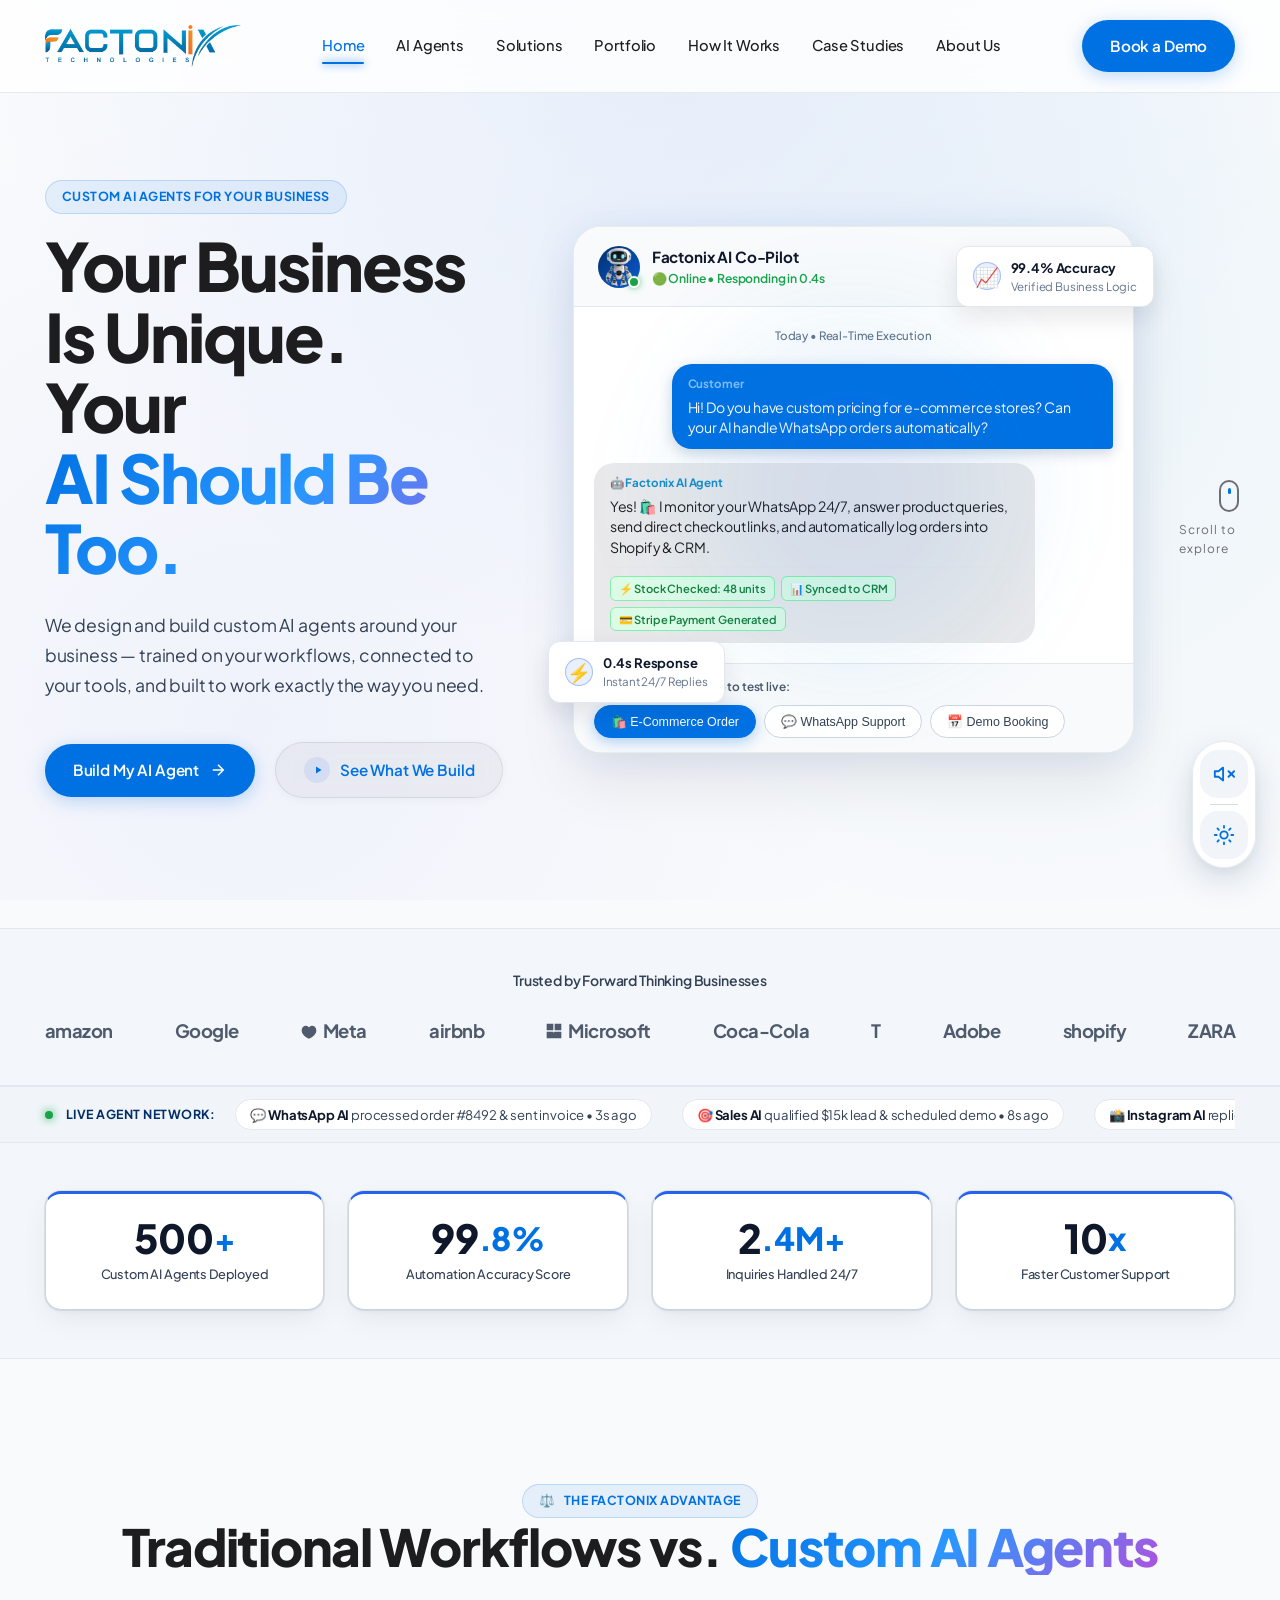
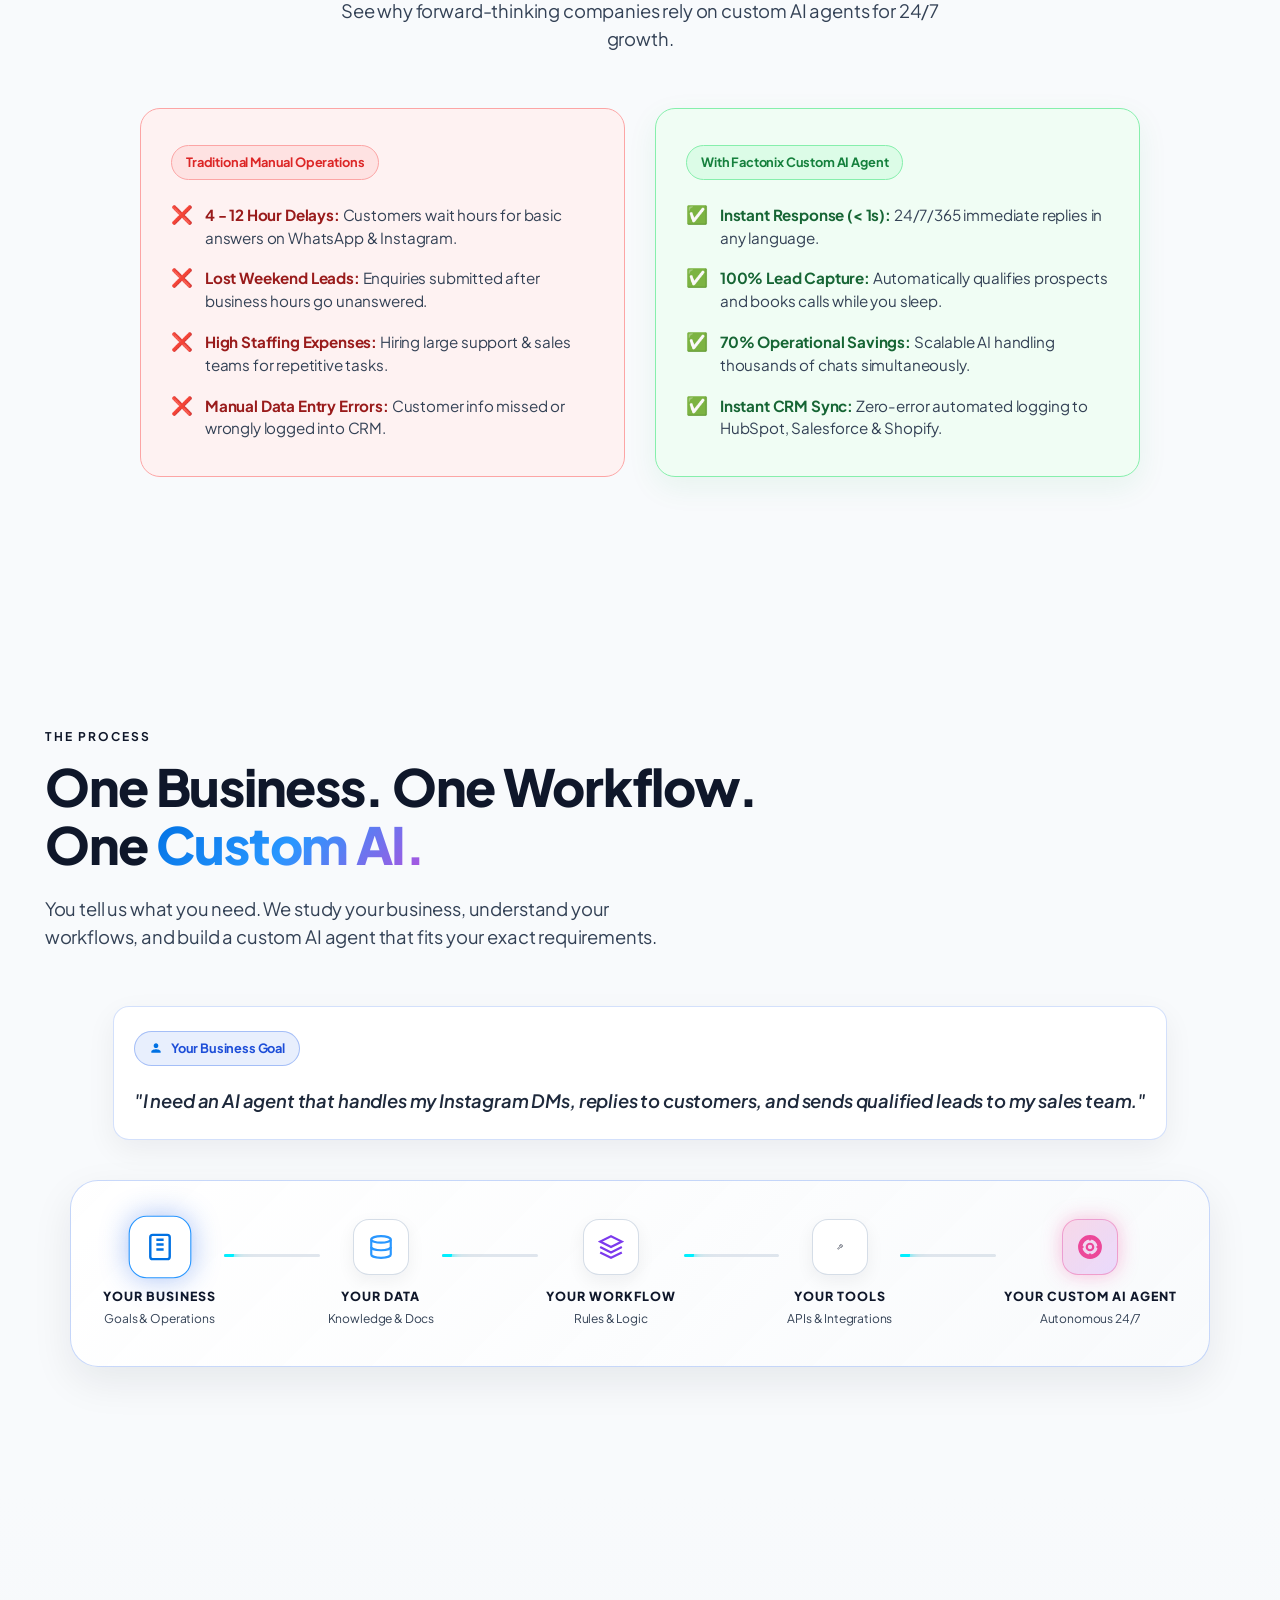
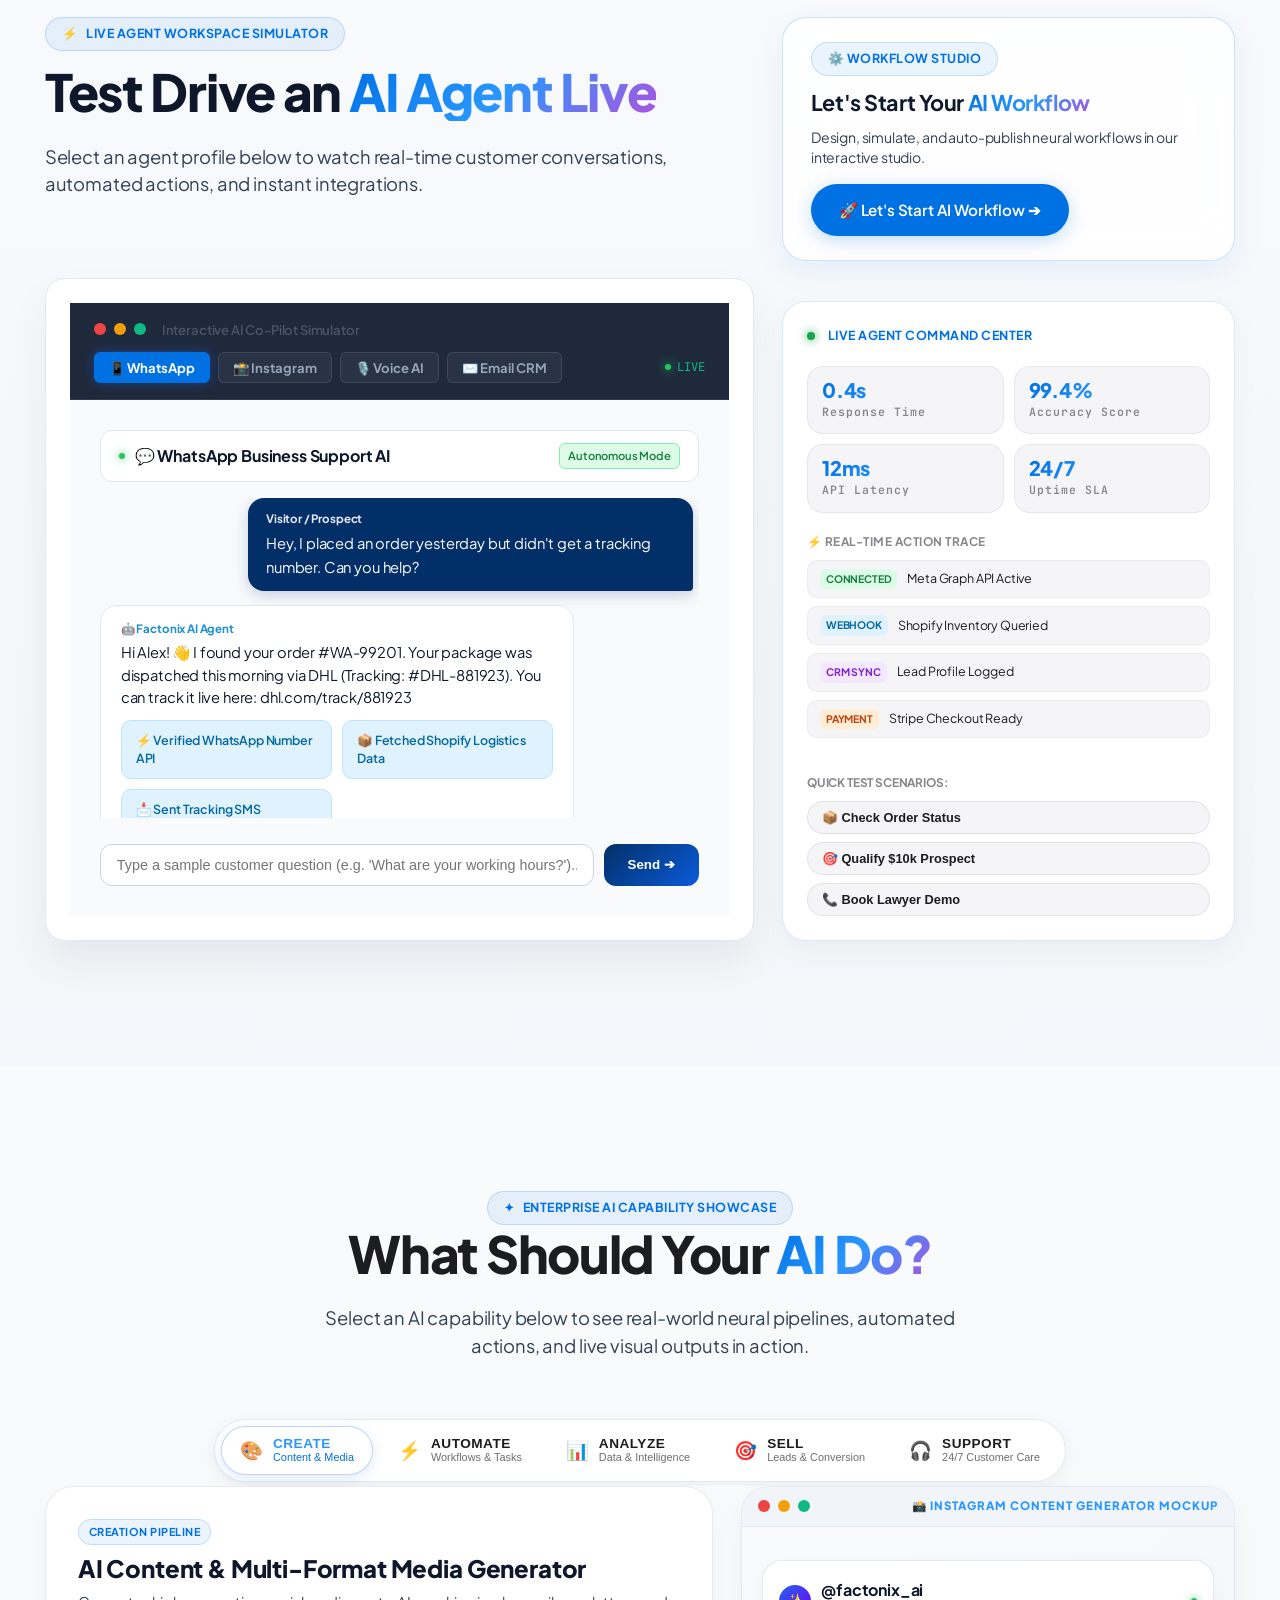
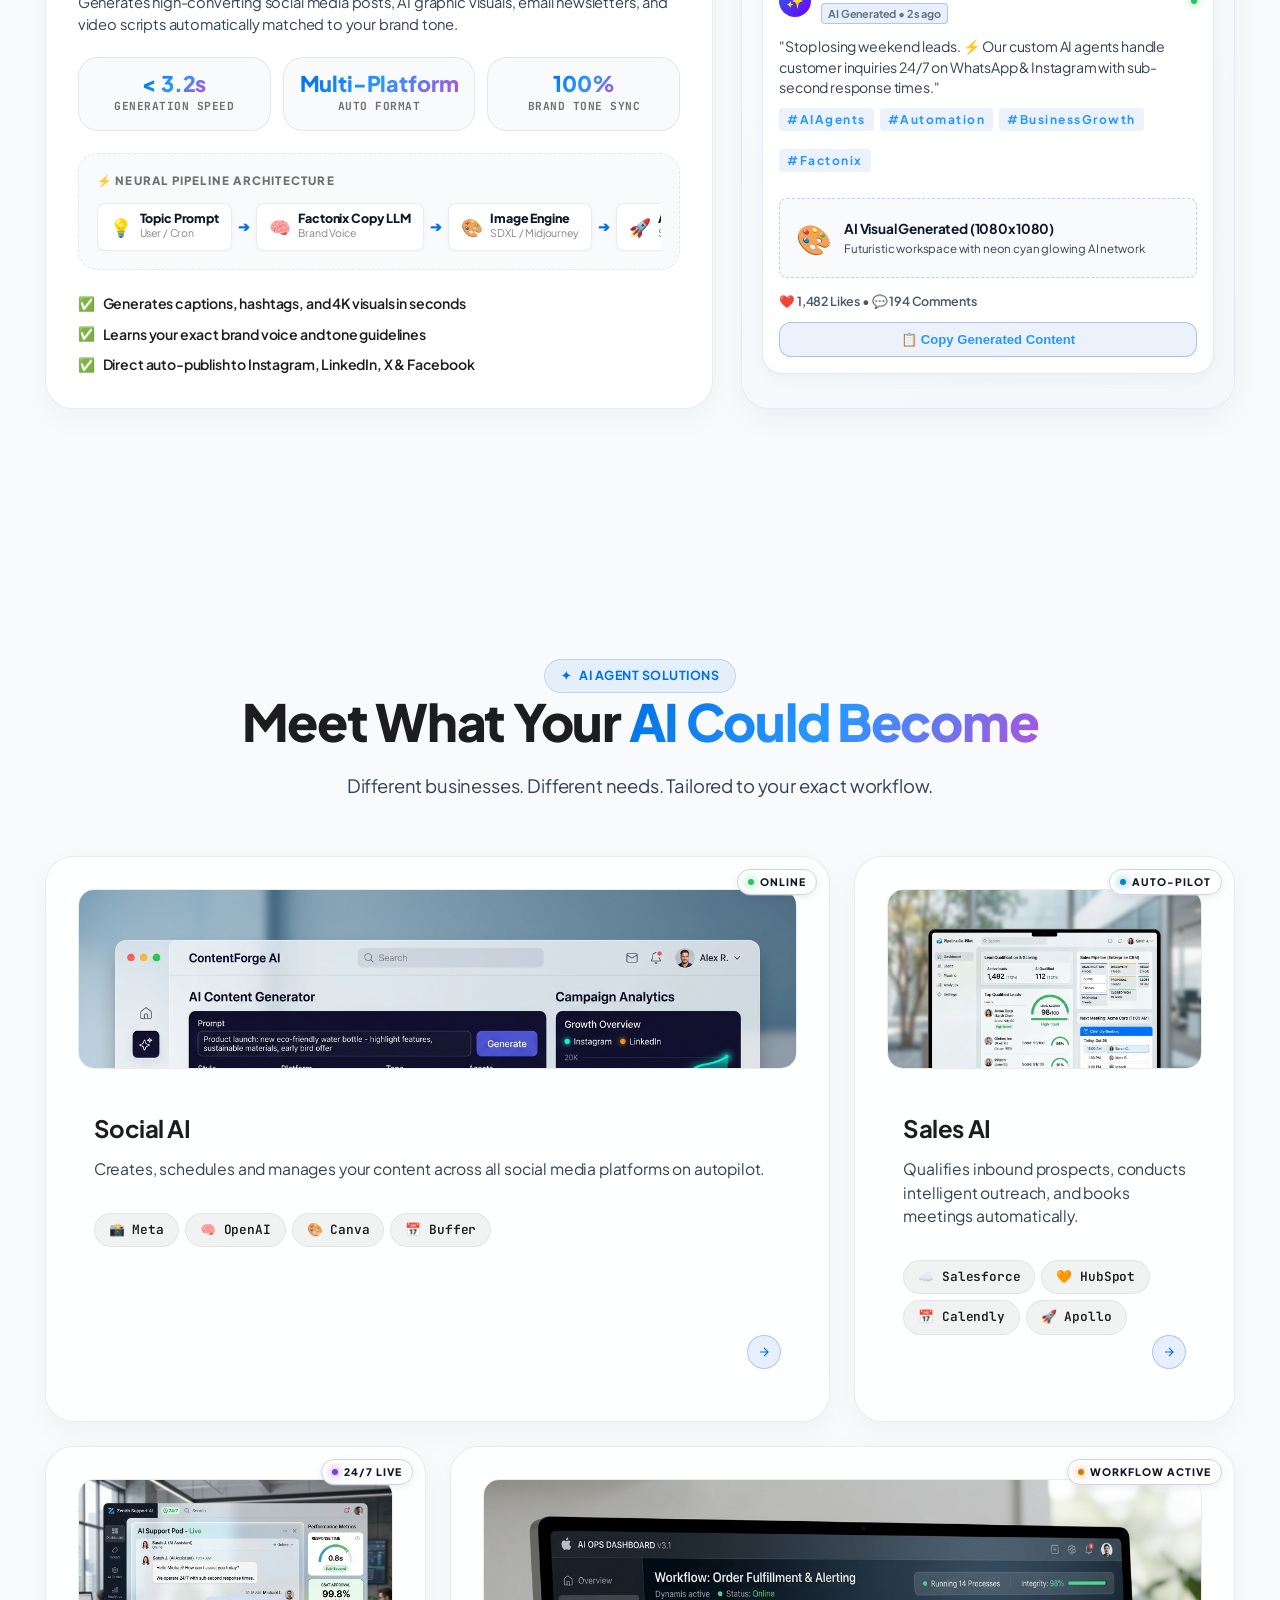
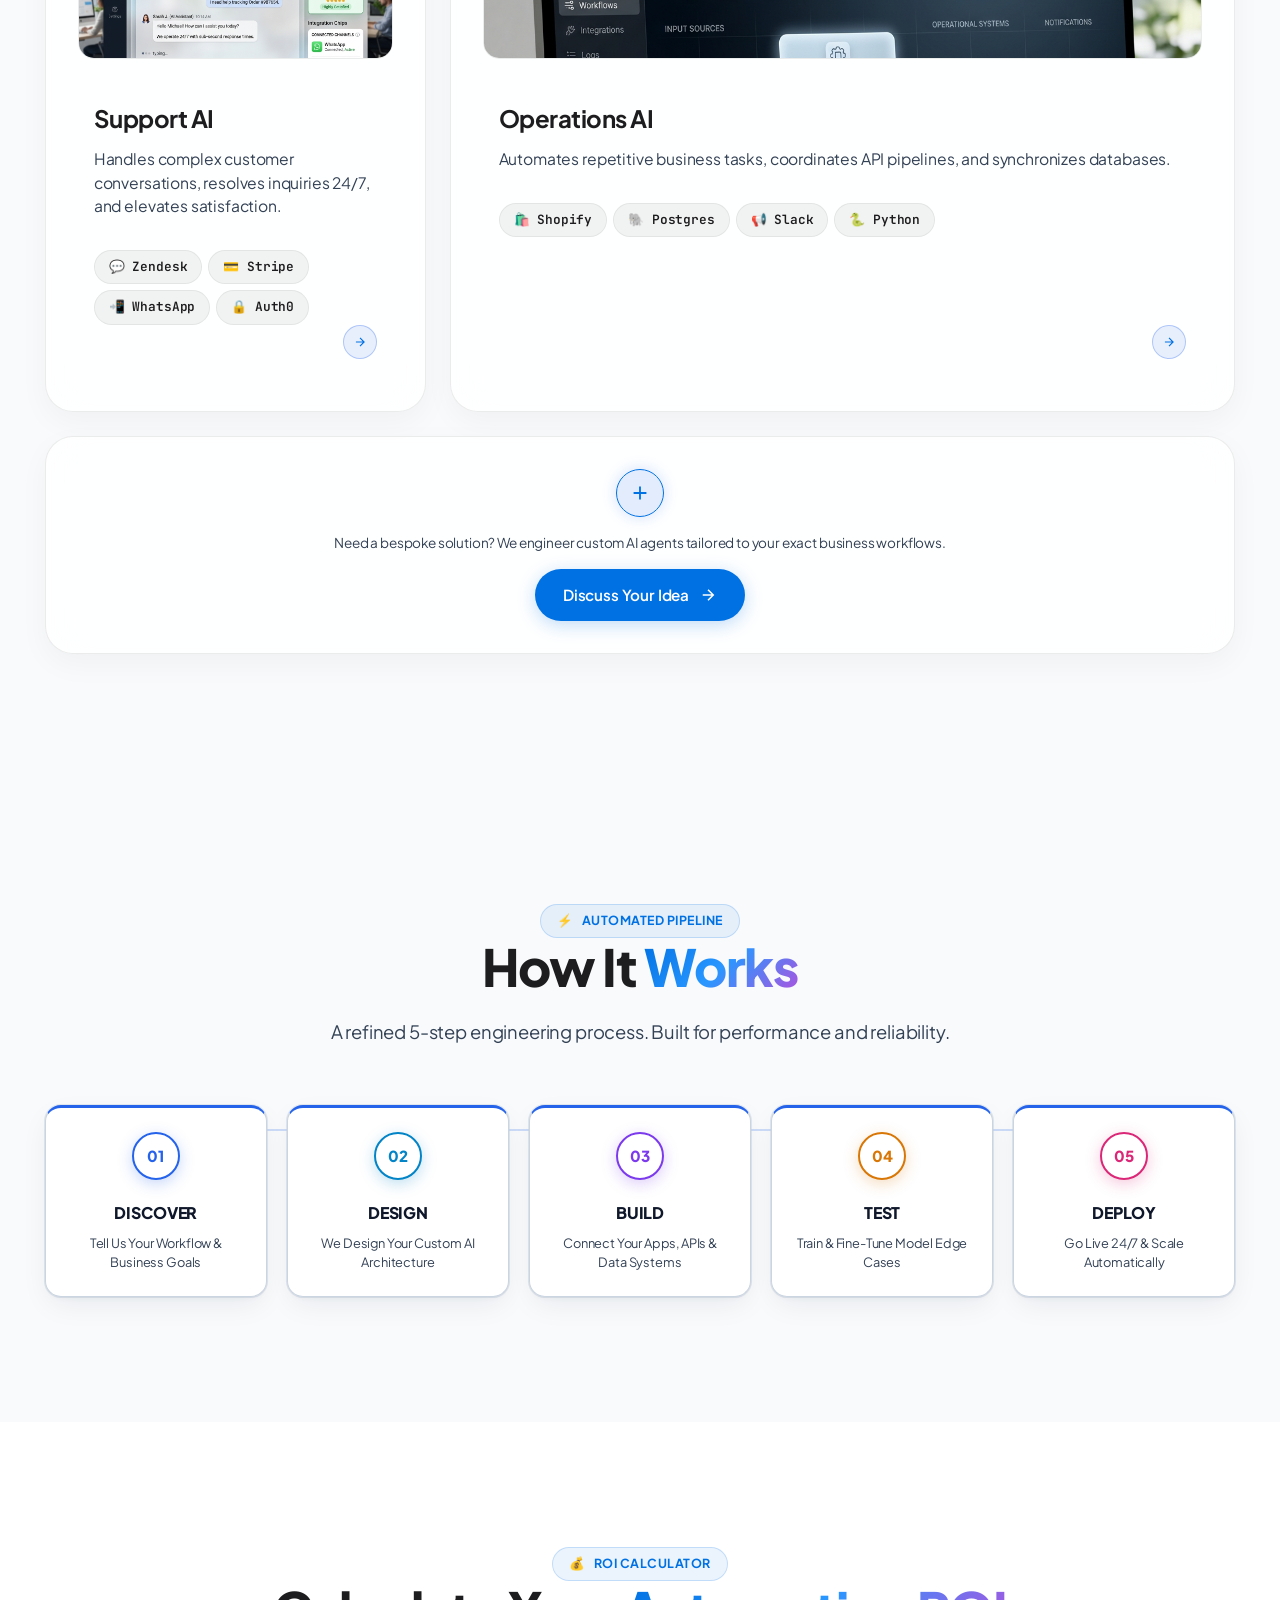
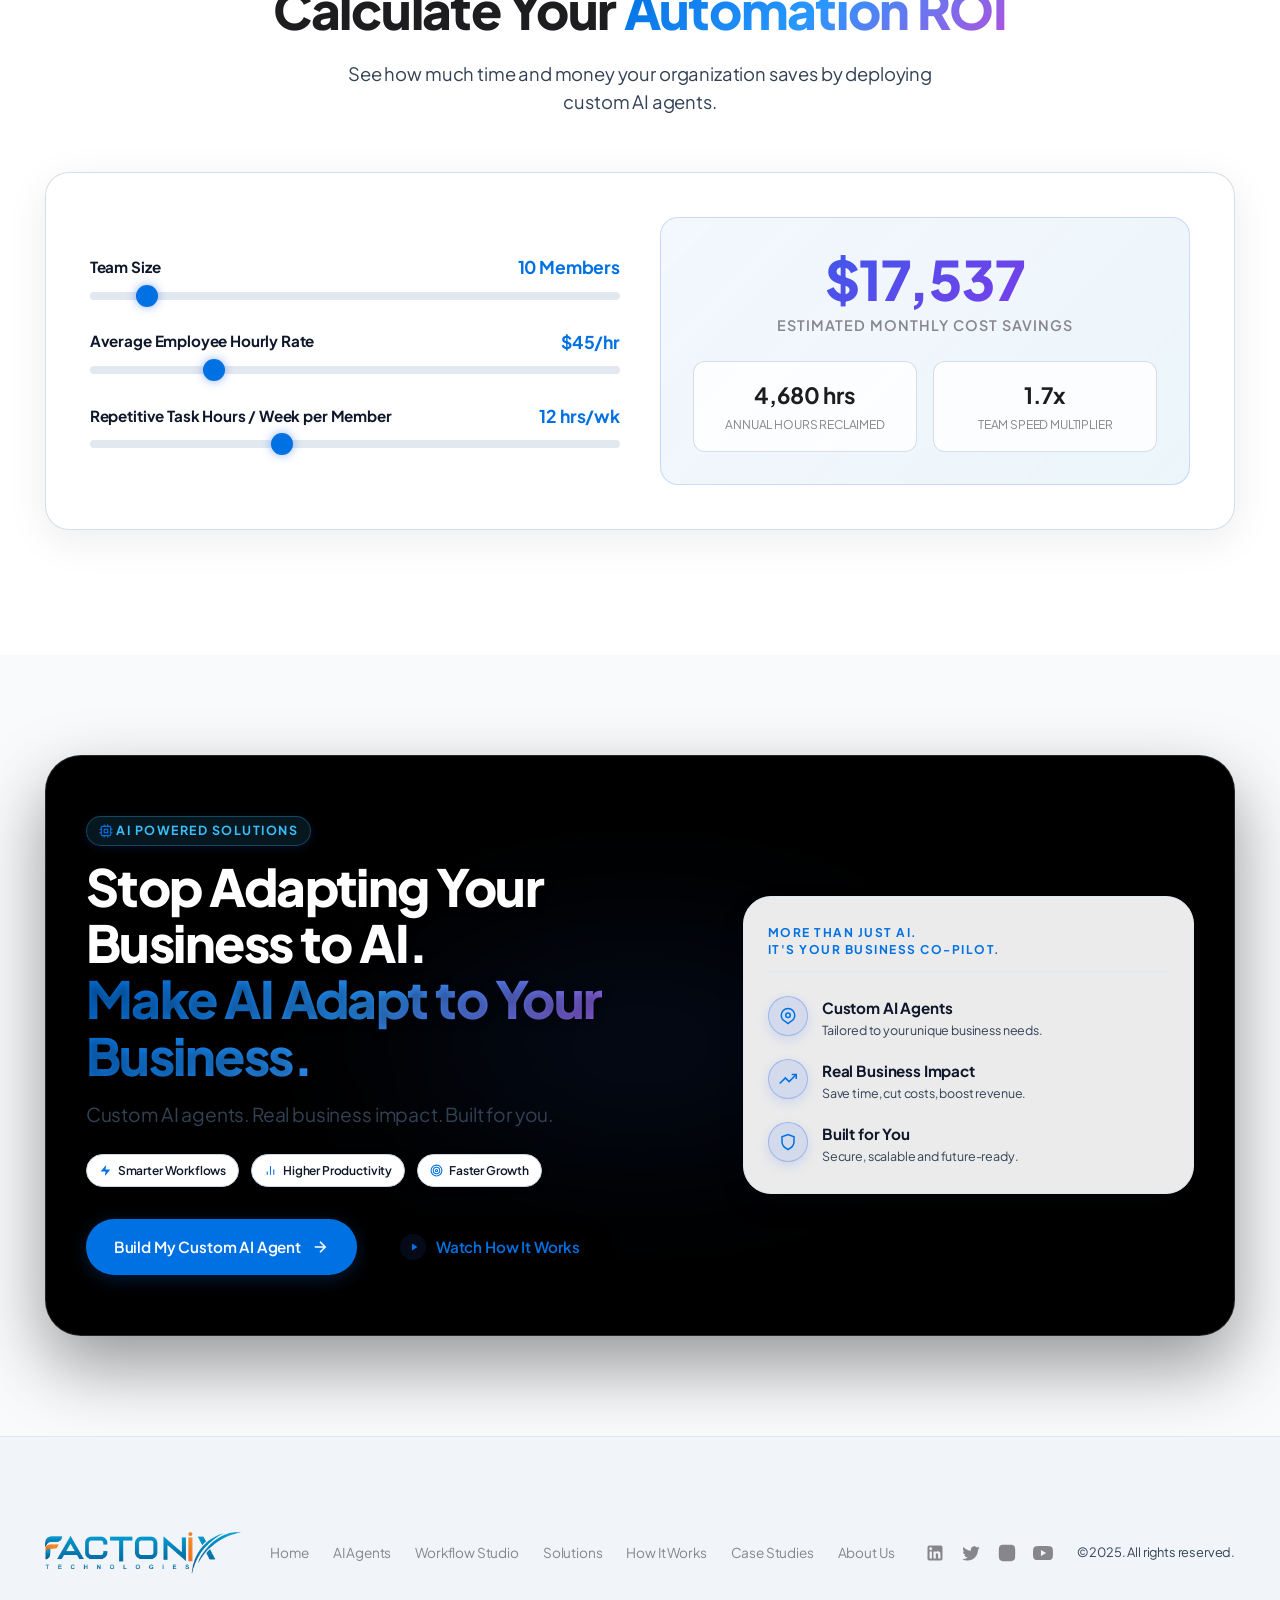
==== index.html @ 7db0f075 "changes" ====
<!DOCTYPE html>
<html lang="en">
<head>
    <meta charset="UTF-8">
    <meta name="viewport" content="width=device-width, initial-scale=1.0">
    <title>Agent Factonix - Custom AI Agents For Your Business</title>
    <!-- Google Fonts -->
    <link rel="preconnect" href="https://fonts.googleapis.com">
    <link rel="preconnect" href="https://fonts.gstatic.com" crossorigin>
    <link href="https://fonts.googleapis.com/css2?family=JetBrains+Mono:wght@400;500;700&family=Orbitron:wght@500;600;700;800;900&family=Rajdhani:wght@500;600;700&family=Space+Grotesk:wght@400;500;600;700&display=swap" rel="stylesheet">
    <!-- Custom CSS -->
    <link rel="stylesheet" href="styles.css">
</head>
<body>
    <!-- Futuristic Sci-Fi Robot Preloader Overlay -->
    <div class="preloader-overlay" id="preloaderOverlay">
        <div class="preloader-content">
            <div class="preloader-robot-track">
                <img src="assets/images/agent.png" alt="Agent Factonix Robot Preloader" class="preloader-robot-img" id="preloaderRobot">
                <div class="preloader-laser-line" id="preloaderLaser"></div>
            </div>
            
            <div class="preloader-text-box">
                <span class="preloader-typed-text" id="preloaderTypedText"></span><span class="preloader-cursor">|</span>
            </div>
            
            <div class="preloader-progress-box">
                <div class="preloader-progress-bar">
                    <div class="preloader-progress-fill" id="preloaderFill"></div>
                </div>
                <div class="preloader-status">
                    <span class="status-label">INITIALIZING NEURAL AGENTS</span>
                    <span class="status-percent" id="preloaderPercent">0%</span>
                </div>
            </div>
        </div>
    </div>



    <!-- Header Navigation -->
    <header class="navbar">
        <div class="container container-fluid nav-container">
            <a href="index.html" class="logo">
                <img src="assets/images/logo.webp" alt="Factonix Technologies" class="logo-img">
            </a>

            <nav class="nav-links" id="navLinks">
                <a href="index.html" class="active">Home</a>
                <a href="ai-agents.html">AI Agents</a>
                <a href="solutions.html">Solutions</a>
                <a href="portfolio.html">Portfolio</a>
                <a href="how-it-works.html">How It Works</a>
                <a href="case-studies.html">Case Studies</a>
                <a href="about-us.html">About Us</a>
            </nav>

            <div class="nav-actions">
                <a href="contact.html" class="btn btn-primary btn-sm">Book a Demo</a>
                <button class="mobile-toggle" id="mobileToggle" aria-label="Toggle menu">
                    <span></span><span></span><span></span>
                </button>
            </div>
        </div>
    </header>

    <!-- Hero Section with Realistic Interactive AI Agent Demo -->
    <section class="hero-scroll-track" id="home">
        <div class="hero-sticky-wrapper">
            <div class="container container-fluid hero-grid">
                <div class="hero-content">
                    <div class="sub-tag">CUSTOM AI AGENTS FOR YOUR BUSINESS</div>
                    <h1 class="hero-title">
                        Your Business Is Unique. <br>
                        Your <span class="text-glow">AI Should Be Too.</span>
                    </h1>
                    <p class="hero-description">
                        We design and build custom AI agents around your business — trained on your workflows, connected to your tools, and built to work exactly the way you need.
                    </p>
                    <div class="hero-btns">
                        <a href="contact.html#configurator" class="btn btn-primary btn-glow">
                            Build My AI Agent
                            <svg class="arrow-icon" viewBox="0 0 24 24" fill="none" stroke="currentColor" stroke-width="2"><path d="M5 12h14M12 5l7 7-7 7"/></svg>
                        </a>
                        <a href="portfolio.html" class="btn btn-secondary">
                            <span class="play-icon-wrapper">
                                <svg class="play-icon" viewBox="0 0 24 24" fill="currentColor"><path d="M8 5v14l11-7z"/></svg>
                            </span>
                            See What We Build
                        </a>
                    </div>
                </div>

                <!-- Hero Visual Showcase: Realistic Live AI Agent Demo -->
                <div class="hero-visual">
                    <div class="robot-wrapper realistic-hero-card">
                        <!-- Ambient Glow -->
                        <div class="glow-orb"></div>

                        <!-- Realistic Chat Card -->
                        <div class="realistic-chat-card">
                            <div class="chat-card-header">
                                <div class="agent-avatar-status">
                                    <div class="agent-avatar-img">
                                        <img src="assets/images/agent.png" alt="Factonix AI Co-Pilot">
                                        <span class="online-dot"></span>
                                    </div>
                                    <div class="agent-avatar-info">
                                        <span class="agent-name">Factonix AI Co-Pilot</span>
                                        <span class="agent-status-text">🟢 Online • Responding in 0.4s</span>
                                    </div>
                                </div>
                                <div class="header-channel-badges">
                                    <span class="channel-pill wa-pill active" id="heroChannelBadge">WhatsApp AI</span>
                                </div>
                            </div>

                            <div class="chat-card-body" id="heroChatBody">
                                <div class="chat-timestamp">Today • Real-Time Execution</div>

                                <div class="msg-bubble user-msg" id="heroUserMsg">
                                    <div class="msg-sender">Customer</div>
                                    <div class="msg-text" id="heroUserText">Hi! Do you have custom pricing for e-commerce stores? Can your AI handle WhatsApp orders automatically?</div>
                                </div>

                                <div class="msg-bubble ai-msg" id="heroAiMsg">
                                    <div class="msg-sender">🤖 Factonix AI Agent</div>
                                    <div class="msg-text" id="heroAiText">
                                        Yes! 🛍️ I monitor your WhatsApp 24/7, answer product queries, send direct checkout links, and automatically log orders into Shopify & CRM.
                                    </div>
                                    
                                    <div class="ai-action-tags" id="heroActionTags">
                                        <span class="action-tag">⚡ Stock Checked: 48 units</span>
                                        <span class="action-tag">📊 Synced to CRM</span>
                                        <span class="action-tag">💳 Stripe Payment Generated</span>
                                    </div>
                                </div>
                            </div>

                            <div class="chat-card-prompts">
                                <span class="prompt-chip-label">Click a realistic scenario to test live:</span>
                                <div class="prompt-chips-wrapper">
                                    <button class="prompt-chip active" data-scenario="ecommerce">🛍️ E-Commerce Order</button>
                                    <!-- <button class="prompt-chip" data-scenario="leadgen">🎯 Lead Qualification</button> -->
                                    <button class="prompt-chip" data-scenario="support">💬 WhatsApp Support</button>
                                    <button class="prompt-chip" data-scenario="booking">📅 Demo Booking</button>
                                </div>
                            </div>
                        </div>

                        <!-- Floating Live Badges -->
                        <div class="hero-live-badge badge-left">
                            <span class="badge-icon">⚡</span>
                            <div class="badge-content-text">
                                <strong>0.4s Response</strong>
                                <span>Instant 24/7 Replies</span>
                            </div>
                        </div>

                        <div class="hero-live-badge badge-right">
                            <span class="badge-icon">📈</span>
                            <div class="badge-content-text">
                                <strong>99.4% Accuracy</strong>
                                <span>Verified Business Logic</span>
                            </div>
                        </div>
                    </div>
                </div>
            </div>
        </div>

        <!-- Scroll Indicator -->
        <div class="scroll-indicator">
            <div class="mouse-icon">
                <div class="wheel"></div>
            </div>
            <span>Scroll to explore</span>
        </div>
    </section>

    <!-- Client Logo Bar -->
    <section class="logo-bar">
        <div class="container container-fluid">
            <p class="logo-bar-title">Trusted by Forward Thinking Businesses</p>
            <div class="logos-wrapper">
                <span class="logo-item brand-amazon">amazon</span>
                <span class="logo-item brand-google">Google</span>
                <span class="logo-item brand-meta"><svg viewBox="0 0 24 24" fill="currentColor" class="inline-logo"><path d="M16.48 4.2C14.4 4.2 12.8 5.6 12 6.9C11.2 5.6 9.6 4.2 7.52 4.2C3.9 4.2 1 7.2 1 11.2C1 16 5.8 20.8 12 23.8C18.2 20.8 23 16 23 11.2C23 7.2 20.1 4.2 16.48 4.2Z"/></svg> Meta</span>
                <span class="logo-item brand-airbnb">airbnb</span>
                <span class="logo-item brand-microsoft"><svg viewBox="0 0 24 24" fill="currentColor" class="inline-logo"><path d="M1 1h10v10H1zM13 1h10v10H13zM1 13h10v10H1zM13 13h10v10H1z"/></svg> Microsoft</span>
                <span class="logo-item brand-cocacola">Coca-Cola</span>
                <span class="logo-item brand-tesla">T</span>
                <span class="logo-item brand-adobe">Adobe</span>
                <span class="logo-item brand-shopify">shopify</span>
                <span class="logo-item brand-zara">ZARA</span>
            </div>
        </div>
    </section>

    <!-- Live Real-World AI Agent Activity Stream -->
    <section class="live-activity-bar">
        <div class="container container-fluid">
            <div class="activity-bar-inner">
                <div class="activity-title">
                    <span class="status-pulse-dot"></span>
                    <strong>LIVE AGENT NETWORK:</strong>
                </div>
                <div class="activity-ticker-wrapper">
                    <div class="activity-ticker-track" id="activityTickerTrack">
                        <span class="activity-item">💬 <strong>WhatsApp AI</strong> processed order #8492 & sent invoice • 3s ago</span>
                        <span class="activity-item">🎯 <strong>Sales AI</strong> qualified $15k lead & scheduled demo • 8s ago</span>
                        <span class="activity-item">📸 <strong>Instagram AI</strong> replied to 24 product inquiries • 14s ago</span>
                        <span class="activity-item">📦 <strong>Ops AI</strong> synced 150 inventory updates to Shopify • 22s ago</span>
                        <span class="activity-item">📞 <strong>Voice AI</strong> completed automated intake call for law firm • 31s ago</span>
                        <span class="activity-item">💬 <strong>WhatsApp AI</strong> processed order #8492 & sent invoice • 3s ago</span>
                        <span class="activity-item">🎯 <strong>Sales AI</strong> qualified $15k lead & scheduled demo • 8s ago</span>
                        <span class="activity-item">📸 <strong>Instagram AI</strong> replied to 24 product inquiries • 14s ago</span>
                    </div>
                </div>
            </div>
        </div>
    </section>

    <!-- Live Stats Counter Bar -->
    <section class="stats-bar">
        <div class="container stats-grid">
            <div class="stat-item card-3d">
                <div class="stat-num-wrapper">
                    <h3 class="stat-number" data-target="500">0</h3><span class="stat-plus">+</span>
                </div>
                <p class="stat-label">Custom AI Agents Deployed</p>
            </div>

            <div class="stat-item card-3d">
                <div class="stat-num-wrapper">
                    <h3 class="stat-number" data-target="99">0</h3><span class="stat-plus">.8%</span>
                </div>
                <p class="stat-label">Automation Accuracy Score</p>
            </div>

            <div class="stat-item card-3d">
                <div class="stat-num-wrapper">
                    <h3 class="stat-number" data-target="2">0</h3><span class="stat-plus">.4M+</span>
                </div>
                <p class="stat-label">Inquiries Handled 24/7</p>
            </div>

            <div class="stat-item card-3d">
                <div class="stat-num-wrapper">
                    <h3 class="stat-number" data-target="10">0</h3><span class="stat-plus">x</span>
                </div>
                <p class="stat-label">Faster Customer Support</p>
            </div>
        </div>
    </section>

    <!-- Before vs After Realistic Comparison Section -->
    <section class="section comparison-section">
        <div class="container container-fluid">
            <div class="text-center margin-bottom-40">
                <div class="cap-badge">
                    <span class="sparkle-icon">⚖️</span>
                    <span>THE FACTONIX ADVANTAGE</span>
                </div>
                <h2 class="section-title text-center">Traditional Workflows vs. <span class="text-glow">Custom AI Agents</span></h2>
                <p class="section-subtitle text-center">See why forward-thinking companies rely on custom AI agents for 24/7 growth.</p>
            </div>

            <div class="comparison-grid">
                <!-- Card 1: Old Way -->
                <div class="comparison-card old-way-card">
                    <div class="comp-badge old-badge">Traditional Manual Operations</div>
                    <ul class="comp-list">
                        <li><span class="comp-icon red">❌</span> <div><strong>4 - 12 Hour Delays:</strong> Customers wait hours for basic answers on WhatsApp & Instagram.</div></li>
                        <li><span class="comp-icon red">❌</span> <div><strong>Lost Weekend Leads:</strong> Enquiries submitted after business hours go unanswered.</div></li>
                        <li><span class="comp-icon red">❌</span> <div><strong>High Staffing Expenses:</strong> Hiring large support & sales teams for repetitive tasks.</div></li>
                        <li><span class="comp-icon red">❌</span> <div><strong>Manual Data Entry Errors:</strong> Customer info missed or wrongly logged into CRM.</div></li>
                    </ul>
                </div>

                <!-- Card 2: AI Way -->
                <div class="comparison-card ai-way-card glow-blue-card">
                    <div class="comp-badge ai-badge">With Factonix Custom AI Agent</div>
                    <ul class="comp-list">
                        <li><span class="comp-icon green">✅</span> <div><strong>Instant Response (< 1s):</strong> 24/7/365 immediate replies in any language.</div></li>
                        <li><span class="comp-icon green">✅</span> <div><strong>100% Lead Capture:</strong> Automatically qualifies prospects and books calls while you sleep.</div></li>
                        <li><span class="comp-icon green">✅</span> <div><strong>70% Operational Savings:</strong> Scalable AI handling thousands of chats simultaneously.</div></li>
                        <li><span class="comp-icon green">✅</span> <div><strong>Instant CRM Sync:</strong> Zero-error automated logging to HubSpot, Salesforce & Shopify.</div></li>
                    </ul>
                </div>
            </div>
        </div>
    </section>

    <!-- The Factonix Process Section -->
    <section class="section process-section" id="solutions">
        <!-- Background Video -->
        <div class="video-bg-container">
            <video class="bg-video" autoplay loop muted playsinline preload="auto">
                <source src="assets/bg-video.mp4" type="video/mp4">
            </video>
            <div class="video-overlay"></div>
        </div>

        <div class="container container-fluid">
            <div class="section-label">THE PROCESS</div>
            <h2 class="section-title">
                One Business. One Workflow.<br>
                One <span class="text-glow">Custom AI.</span>
            </h2>
            <p class="section-subtitle">
                You tell us what you need. We study your business, understand your workflows, and build a custom AI agent that fits your exact requirements.
            </p>

            <div class="process-pipeline-wrapper">
                <!-- User Speech Bubble Card -->
                <div class="speech-bubble-card card-3d">
                    <div class="user-pill">
                        <svg viewBox="0 0 24 24" fill="currentColor"><path d="M12 12c2.21 0 4-1.79 4-4s-1.79-4-4-4-4 1.79-4 4 1.79 4 4 4zm0 2c-2.67 0-8 1.34-8 4v2h16v-2c0-2.66-5.33-4-8-4z"/></svg>
                        <span>Your Business Goal</span>
                    </div>
                    <blockquote class="speech-quote">
                        "I need an AI agent that handles my Instagram DMs, replies to customers, and sends qualified leads to my sales team."
                    </blockquote>
                </div>

                <!-- Animated Connected Visual Pipeline Flow -->
                <div class="visual-pipeline-track" id="visualPipelineTrack">
                    <div class="pipeline-step-node active" data-step="1">
                        <div class="pipeline-node-icon glow-blue">
                            <svg viewBox="0 0 24 24" fill="none" stroke="currentColor" stroke-width="2"><rect x="4" y="2" width="16" height="20" rx="2"/><line x1="9" y1="6" x2="15" y2="6"/><line x1="9" y1="10" x2="15" y2="10"/><line x1="9" y1="14" x2="15" y2="14"/></svg>
                        </div>
                        <h4 class="pipeline-node-title">YOUR BUSINESS</h4>
                        <p class="pipeline-node-sub">Goals & Operations</p>
                    </div>

                    <div class="pipeline-connector-flow">
                        <div class="connector-line-fill"></div>
                        <div class="glowing-particle"></div>
                    </div>

                    <div class="pipeline-step-node" data-step="2">
                        <div class="pipeline-node-icon glow-cyan">
                            <svg viewBox="0 0 24 24" fill="none" stroke="currentColor" stroke-width="2"><ellipse cx="12" cy="5" rx="9" ry="3"/><path d="M21 12c0 1.66-4 3-9 3s-9-1.34-9-3"/><path d="M3 5v14c0 1.66 4 3 9 3s9-1.34 9-3V5"/></svg>
                        </div>
                        <h4 class="pipeline-node-title">YOUR DATA</h4>
                        <p class="pipeline-node-sub">Knowledge & Docs</p>
                    </div>

                    <div class="pipeline-connector-flow">
                        <div class="connector-line-fill"></div>
                        <div class="glowing-particle"></div>
                    </div>

                    <div class="pipeline-step-node" data-step="3">
                        <div class="pipeline-node-icon glow-purple">
                            <svg viewBox="0 0 24 24" fill="none" stroke="currentColor" stroke-width="2"><polygon points="12 2 2 7 12 12 22 7 12 2"/><polyline points="2 17 12 22 22 17"/><polyline points="2 12 12 17 22 12"/></svg>
                        </div>
                        <h4 class="pipeline-node-title">YOUR WORKFLOW</h4>
                        <p class="pipeline-node-sub">Rules & Logic</p>
                    </div>

                    <div class="pipeline-connector-flow">
                        <div class="connector-line-fill"></div>
                        <div class="glowing-particle"></div>
                    </div>

                    <div class="pipeline-step-node" data-step="4">
                        <div class="pipeline-node-icon glow-orange">
                            <svg viewBox="0 0 24 24" fill="none" stroke="currentColor" stroke-width="2"><path d="M14.7 6.3a1 1 0 0 0 0 1.4l1.6 1.6a1 1 0 0 0 1.4 0l3.77-3.77a6 6 0 0 1-7.94 7.94l-6.91 6.91a2.12 2.12 0 0 1-3-3l6.91-6.91a6 6 0 0 1 7.94-7.94l-3.76 3.76z"/></svg>
                        </div>
                        <h4 class="pipeline-node-title">YOUR TOOLS</h4>
                        <p class="pipeline-node-sub">APIs & Integrations</p>
                    </div>

                    <div class="pipeline-connector-flow">
                        <div class="connector-line-fill"></div>
                        <div class="glowing-particle"></div>
                    </div>

                    <div class="pipeline-step-node node-final-agent" data-step="5">
                        <div class="pipeline-node-icon glow-pink final-pulse">
                            <svg viewBox="0 0 24 24" fill="none" stroke="currentColor" stroke-width="2"><path d="M12 2a10 10 0 1 0 10 10A10 10 0 0 0 12 2zm0 18a8 8 0 1 1 8-8 8 8 0 0 1-8 8z"/><circle cx="12" cy="12" r="3"/><path d="M12 2v4M12 18v4M2 12h4M18 12h4"/></svg>
                        </div>
                        <h4 class="pipeline-node-title">YOUR CUSTOM AI AGENT</h4>
                        <p class="pipeline-node-sub">Autonomous 24/7</p>
                    </div>
                </div>
            </div>
        </div>
    </section>

    <!-- Interactive Live AI Agent Simulator Section with Vertical Sidebar Command Center -->
    <section class="section simulator-section" id="simulator">
        <div class="container container-fluid sim-container">
            
            <!-- Main 2-Column Workspace Grid -->
            <div class="sim-main-2col-grid">
                
                <!-- LEFT COLUMN: Title + Interactive Simulator Window -->
                <div class="sim-left-col">
                    <div class="sim-header-left margin-bottom-24">
                        <div class="cap-badge">
                            <span class="sparkle-icon">⚡</span>
                            <span>LIVE AGENT WORKSPACE SIMULATOR</span>
                        </div>
                        <h2 class="section-title text-left margin-top-12" style="margin-bottom: 8px;">Test Drive an <span class="text-glow">AI Agent Live</span></h2>
                        <p class="section-subtitle text-left" style="margin-bottom: 0; max-width: 100%;">
                            Select an agent profile below to watch real-time customer conversations, automated actions, and instant integrations.
                        </p>
                    </div>

                    <!-- Simulator Window -->
                    <div class="sim-terminal-wrapper realistic-sim-wrapper">
                        <div class="sim-terminal-header">
                            <div class="sim-dots">
                                <span class="sim-dot red"></span>
                                <span class="sim-dot yellow"></span>
                                <span class="sim-dot green"></span>
                                <span class="sim-title-label">Interactive AI Co-Pilot Simulator</span>
                            </div>

                            <div class="sim-tabs-bar">
                                <button class="sim-tab-btn active" data-sim="whatsapp">📱 WhatsApp</button>
                                <button class="sim-tab-btn" data-sim="instagram">📸 Instagram</button>
                                <button class="sim-tab-btn" data-sim="voice">🎙️ Voice AI</button>
                                <button class="sim-tab-btn" data-sim="email">✉️ Email CRM</button>
                            </div>

                            <div class="sim-status-live">
                                <span class="status-dot green-pulse"></span> LIVE
                            </div>
                        </div>

                        <div class="sim-realistic-content" id="simRealisticContainer">
                            <!-- Dynamic realistic conversation rendered by script.js -->
                        </div>
                    </div>
                </div>

                <!-- RIGHT COLUMN: Vertical Sidebar Panel (Workflow Studio + Live Command Center) -->
                <div class="sim-right-col">
                    
                    <!-- Top Card: Workflow Studio CTA -->
                    <div class="studio-mini-cta-card margin-bottom-20" id="workflow-studio">
                        <div class="studio-badge-row">
                            <span class="cap-badge studio-badge">⚙️ WORKFLOW STUDIO</span>
                        </div>
                        <h3 class="studio-card-title">Let's Start Your <span class="text-glow">AI Workflow</span></h3>
                        <p class="studio-card-desc">Design, simulate, and auto-publish neural workflows in our interactive studio.</p>
                        <div class="studio-btn-row">
                            <a href="workflow-studio.html" class="btn btn-primary btn-sm btn-simulate-pulse">🚀 Let's Start AI Workflow ➔</a>
                        </div>
                    </div>

                    <!-- Bottom Panel: Vertical Live AI Command & Metrics UI -->
                    <div class="sim-vertical-side-panel">
                        <div class="side-panel-header">
                            <span class="status-pulse-dot"></span>
                            <strong>LIVE AGENT COMMAND CENTER</strong>
                        </div>

                        <!-- Metric Mini Grid -->
                        <div class="side-panel-metrics">
                            <div class="side-metric-box">
                                <div class="metric-val text-glow">0.4s</div>
                                <div class="metric-lbl">Response Time</div>
                            </div>
                            <div class="side-metric-box">
                                <div class="metric-val text-glow">99.4%</div>
                                <div class="metric-lbl">Accuracy Score</div>
                            </div>
                            <div class="side-metric-box">
                                <div class="metric-val text-glow">12ms</div>
                                <div class="metric-lbl">API Latency</div>
                            </div>
                            <div class="side-metric-box">
                                <div class="metric-val text-glow">24/7</div>
                                <div class="metric-lbl">Uptime SLA</div>
                            </div>
                        </div>

                        <!-- Live Action Traces Log Stream -->
                        <div class="side-panel-logs">
                            <div class="log-title">⚡ REAL-TIME ACTION TRACE</div>
                            <div class="log-stream-list" id="sidePanelLogList">
                                <div class="side-log-item">
                                    <span class="log-badge green">CONNECTED</span>
                                    <span class="log-txt">Meta Graph API Active</span>
                                </div>
                                <div class="side-log-item">
                                    <span class="log-badge blue">WEBHOOK</span>
                                    <span class="log-txt">Shopify Inventory Queried</span>
                                </div>
                                <div class="side-log-item">
                                    <span class="log-badge purple">CRM SYNC</span>
                                    <span class="log-txt">Lead Profile Logged</span>
                                </div>
                                <div class="side-log-item">
                                    <span class="log-badge orange">PAYMENT</span>
                                    <span class="log-txt">Stripe Checkout Ready</span>
                                </div>
                            </div>
                        </div>

                        <!-- Quick Preset Scenario Pills -->
                        <div class="side-panel-presets">
                            <div class="preset-title">QUICK TEST SCENARIOS:</div>
                            <div class="preset-pills-list">
                                <button class="side-preset-btn" data-preset="tracking">📦 Check Order Status</button>
                                <button class="side-preset-btn" data-preset="lead">🎯 Qualify $10k Prospect</button>
                                <button class="side-preset-btn" data-preset="call">📞 Book Lawyer Demo</button>
                            </div>
                        </div>
                    </div>

                </div>

            </div>

        </div>
    </section>

    <!-- Section 5: AI Capability Showcase (What Should Your AI Do?) -->
    <section class="section capabilities-showcase-section" id="ai-solutions">
        <div class="container container-fluid">
            <!-- Section Header -->
            <div class="text-center margin-bottom-32">
                <div class="cap-badge">
                    <span class="sparkle-icon">✦</span>
                    <span>ENTERPRISE AI CAPABILITY SHOWCASE</span>
                </div>
                <h2 class="section-title text-center">What Should Your <span class="text-glow">AI Do?</span></h2>
                <p class="section-subtitle text-center">
                    Select an AI capability below to see real-world neural pipelines, automated actions, and live visual outputs in action.
                </p>
            </div>

            <!-- Apple-Style Segmented Control Filter Pills Bar -->
            <div class="cap-segmented-wrapper margin-bottom-32">
                <div class="cap-segmented-bar" id="capSegmentedBar">
                    <button class="cap-seg-btn active" data-cap="create">
                        <span class="cap-seg-icon">🎨</span>
                        <span class="cap-seg-text">
                            <span class="cap-seg-title">CREATE</span>
                            <span class="cap-seg-sub">Content & Media</span>
                        </span>
                    </button>
                    <button class="cap-seg-btn" data-cap="automate">
                        <span class="cap-seg-icon">⚡</span>
                        <span class="cap-seg-text">
                            <span class="cap-seg-title">AUTOMATE</span>
                            <span class="cap-seg-sub">Workflows & Tasks</span>
                        </span>
                    </button>
                    <button class="cap-seg-btn" data-cap="analyze">
                        <span class="cap-seg-icon">📊</span>
                        <span class="cap-seg-text">
                            <span class="cap-seg-title">ANALYZE</span>
                            <span class="cap-seg-sub">Data & Intelligence</span>
                        </span>
                    </button>
                    <button class="cap-seg-btn" data-cap="sell">
                        <span class="cap-seg-icon">🎯</span>
                        <span class="cap-seg-text">
                            <span class="cap-seg-title">SELL</span>
                            <span class="cap-seg-sub">Leads & Conversion</span>
                        </span>
                    </button>
                    <button class="cap-seg-btn" data-cap="support">
                        <span class="cap-seg-icon">🎧</span>
                        <span class="cap-seg-text">
                            <span class="cap-seg-title">SUPPORT</span>
                            <span class="cap-seg-sub">24/7 Customer Care</span>
                        </span>
                    </button>
                </div>
            </div>

            <!-- Interactive Stage Container (Dynamic Bento Grid Rendered by JavaScript) -->
            <div class="cap-bento-stage" id="capWorkspaceStage">
                <!-- Dynamically populated by renderCapabilityFlow() in script.js -->
            </div>
        </div>
    </section>

    <!-- Section 6: Agent Showcase (Meet What Your AI Could Become) -->
    <section class="section showcase-section" id="ai-agents">
        <div class="container container-fluid">
            <div class="text-center margin-bottom-40">
                <div class="cap-badge">
                    <span class="sparkle-icon">✦</span>
                    <span>AI AGENT SOLUTIONS</span>
                </div>
                <h2 class="section-title text-center">Meet What Your <span class="text-glow">AI Could Become</span></h2>
                <p class="section-subtitle text-center">Different businesses. Different needs. Tailored to your exact workflow.</p>
            </div>

            <div class="agents-grid">
                
                <!-- Social AI -->
                <div class="agent-card card-3d glow-blue-card">
                    <div class="agent-status-badge">
                        <span class="status-dot green-pulse"></span>
                        <span>ONLINE</span>
                    </div>
                    <div class="agent-img-box">
                        <div class="scan-line"></div>
                        <img src="assets/images/agent_social_pro.jpg" alt="Social AI Content Generator Dashboard">
                    </div>
                    <div class="agent-card-body">
                        <h3>Social AI</h3>
                        <p>Creates, schedules and manages your content across all social media platforms on autopilot.</p>
                        
                        <div class="agent-tools-row">
                            <span class="tool-chip" title="Instagram API">📸 Meta</span>
                            <span class="tool-chip" title="OpenAI GPT-4o">🧠 OpenAI</span>
                            <span class="tool-chip" title="Canva Design">🎨 Canva</span>
                            <span class="tool-chip" title="Buffer Sync">📅 Buffer</span>
                        </div>

                        <button class="agent-arrow-btn" aria-label="Learn more about Social AI">
                            <svg viewBox="0 0 24 24" fill="none" stroke="currentColor" stroke-width="2"><path d="M5 12h14M12 5l7 7-7 7"/></svg>
                        </button>
                    </div>
                </div>

                <!-- Sales AI -->
                <div class="agent-card card-3d glow-cyan-card">
                    <div class="agent-status-badge">
                        <span class="status-dot cyan-pulse"></span>
                        <span>AUTO-PILOT</span>
                    </div>
                    <div class="agent-img-box">
                        <div class="scan-line"></div>
                        <img src="assets/images/agent_sales_pro.jpg" alt="Sales AI Lead Qualification Dashboard">
                    </div>
                    <div class="agent-card-body">
                        <h3>Sales AI</h3>
                        <p>Qualifies inbound prospects, conducts intelligent outreach, and books meetings automatically.</p>
                        
                        <div class="agent-tools-row">
                            <span class="tool-chip" title="Salesforce CRM">☁️ Salesforce</span>
                            <span class="tool-chip" title="HubSpot">🧡 HubSpot</span>
                            <span class="tool-chip" title="Calendly Sync">📅 Calendly</span>
                            <span class="tool-chip" title="Apollo Data">🚀 Apollo</span>
                        </div>

                        <button class="agent-arrow-btn" aria-label="Learn more about Sales AI">
                            <svg viewBox="0 0 24 24" fill="none" stroke="currentColor" stroke-width="2"><path d="M5 12h14M12 5l7 7-7 7"/></svg>
                        </button>
                    </div>
                </div>

                <!-- Support AI -->
                <div class="agent-card card-3d glow-purple-card">
                    <div class="agent-status-badge">
                        <span class="status-dot purple-pulse"></span>
                        <span>24/7 LIVE</span>
                    </div>
                    <div class="agent-img-box">
                        <div class="scan-line"></div>
                        <img src="assets/images/agent_support_pro.jpg" alt="Support AI Customer Care Interface">
                    </div>
                    <div class="agent-card-body">
                        <h3>Support AI</h3>
                        <p>Handles complex customer conversations, resolves inquiries 24/7, and elevates satisfaction.</p>
                        
                        <div class="agent-tools-row">
                            <span class="tool-chip" title="Zendesk Desk">💬 Zendesk</span>
                            <span class="tool-chip" title="Stripe Billing">💳 Stripe</span>
                            <span class="tool-chip" title="WhatsApp Business">📲 WhatsApp</span>
                            <span class="tool-chip" title="Auth0 Auth">🔒 Auth0</span>
                        </div>

                        <button class="agent-arrow-btn" aria-label="Learn more about Support AI">
                            <svg viewBox="0 0 24 24" fill="none" stroke="currentColor" stroke-width="2"><path d="M5 12h14M12 5l7 7-7 7"/></svg>
                        </button>
                    </div>
                </div>

                <!-- Operations AI -->
                <div class="agent-card card-3d glow-orange-card">
                    <div class="agent-status-badge">
                        <span class="status-dot orange-pulse"></span>
                        <span>WORKFLOW ACTIVE</span>
                    </div>
                    <div class="agent-img-box">
                        <div class="scan-line"></div>
                        <img src="assets/images/agent_ops_pro.jpg" alt="Operations AI Workflow Architecture Diagram">
                    </div>
                    <div class="agent-card-body">
                        <h3>Operations AI</h3>
                        <p>Automates repetitive business tasks, coordinates API pipelines, and synchronizes databases.</p>
                        
                        <div class="agent-tools-row">
                            <span class="tool-chip" title="Shopify Commerce">🛍️ Shopify</span>
                            <span class="tool-chip" title="PostgreSQL DB">🐘 Postgres</span>
                            <span class="tool-chip" title="Slack Alerts">📢 Slack</span>
                            <span class="tool-chip" title="Python Engine">🐍 Python</span>
                        </div>

                        <button class="agent-arrow-btn" aria-label="Learn more about Operations AI">
                            <svg viewBox="0 0 24 24" fill="none" stroke="currentColor" stroke-width="2"><path d="M5 12h14M12 5l7 7-7 7"/></svg>
                        </button>
                    </div>
                </div>

                <!-- Custom Action Card -->
                <div class="agent-card custom-build-card card-3d glow-pink-card">
                    <div class="custom-card-inner">
                        <div class="plus-icon-circle glowing-pulse">
                            <svg viewBox="0 0 24 24" fill="none" stroke="currentColor" stroke-width="2"><line x1="12" y1="5" x2="12" y2="19"/><line x1="5" y1="12" x2="19" y2="12"/></svg>
                        </div>
                        <p class="custom-card-text">Need a bespoke solution? We engineer custom AI agents tailored to your exact business workflows.</p>
                        <a href="#contact" class="btn btn-primary btn-sm btn-glow">
                            Discuss Your Idea
                            <svg class="arrow-icon" viewBox="0 0 24 24" fill="none" stroke="currentColor" stroke-width="2"><path d="M5 12h14M12 5l7 7-7 7"/></svg>
                        </a>
                    </div>
                </div>

            </div>
        </div>
    </section>



    <!-- Section 7: Timeline (How It Works) -->
    <section class="section timeline-section" id="how-it-works">
        <div class="container container-fluid">
            <div class="text-center margin-bottom-40">
                <div class="cap-badge">
                    <span class="sparkle-icon">⚡</span>
                    <span>AUTOMATED PIPELINE</span>
                </div>
                <h2 class="section-title text-center">How It <span class="text-glow">Works</span></h2>
                <p class="section-subtitle text-center">A refined 5-step engineering process. Built for performance and reliability.</p>
            </div>

            <div class="timeline-wrapper">
                <div class="timeline-line">
                    <div class="laser-beam"></div>
                </div>

                <div class="timeline-grid">
                    <div class="timeline-item card-3d">
                        <div class="step-num glow-blue-ring">01</div>
                        <h4>DISCOVER</h4>
                        <p>Tell Us Your Workflow & Business Goals</p>
                    </div>

                    <div class="timeline-item card-3d">
                        <div class="step-num glow-cyan-ring">02</div>
                        <h4>DESIGN</h4>
                        <p>We Design Your Custom AI Architecture</p>
                    </div>

                    <div class="timeline-item card-3d">
                        <div class="step-num glow-purple-ring">03</div>
                        <h4>BUILD</h4>
                        <p>Connect Your Apps, APIs & Data Systems</p>
                    </div>

                    <div class="timeline-item card-3d">
                        <div class="step-num glow-orange-ring">04</div>
                        <h4>TEST</h4>
                        <p>Train & Fine-Tune Model Edge Cases</p>
                    </div>

                    <div class="timeline-item card-3d">
                        <div class="step-num glow-pink-ring">05</div>
                        <h4>DEPLOY</h4>
                        <p>Go Live 24/7 & Scale Automatically</p>
                    </div>
                </div>
            </div>
        </div>
    </section>

    <!-- AI Automation Savings & ROI Calculator Section -->
    <section class="section roi-section" id="roi-calculator">
        <div class="container container-fluid">
            <div class="text-center margin-bottom-40">
                <div class="cap-badge">
                    <span class="sparkle-icon">💰</span>
                    <span>ROI CALCULATOR</span>
                </div>
                <h2 class="section-title text-center">Calculate Your <span class="text-glow">Automation ROI</span></h2>
                <p class="section-subtitle text-center">See how much time and money your organization saves by deploying custom AI agents.</p>
            </div>

            <div class="roi-card">
                <div class="roi-grid">
                    <div class="roi-controls">
                        <div class="roi-slider-group">
                            <div class="roi-slider-label-row">
                                <span>Team Size</span>
                                <span class="roi-slider-val" id="teamSizeVal">10 Members</span>
                            </div>
                            <input type="range" min="1" max="100" value="10" class="roi-slider" id="teamSizeSlider">
                        </div>

                        <div class="roi-slider-group">
                            <div class="roi-slider-label-row">
                                <span>Average Employee Hourly Rate</span>
                                <span class="roi-slider-val" id="hourlyRateVal">$45/hr</span>
                            </div>
                            <input type="range" min="15" max="150" value="45" class="roi-slider" id="hourlyRateSlider">
                        </div>

                        <div class="roi-slider-group">
                            <div class="roi-slider-label-row">
                                <span>Repetitive Task Hours / Week per Member</span>
                                <span class="roi-slider-val" id="hoursPerWeekVal">12 hrs/wk</span>
                            </div>
                            <input type="range" min="2" max="30" value="12" class="roi-slider" id="hoursPerWeekSlider">
                        </div>
                    </div>

                    <div class="roi-results-pane">
                        <div class="roi-big-stat">
                            <div class="roi-big-number" id="roiMonthlySavings">$17,537</div>
                            <div class="roi-big-label">Estimated Monthly Cost Savings</div>
                        </div>

                        <div class="roi-stats-mini-grid">
                            <div class="roi-mini-box">
                                <div class="roi-mini-num" id="roiAnnualHours">4,680 hrs</div>
                                <div class="roi-mini-lbl">Annual Hours Reclaimed</div>
                            </div>
                            <div class="roi-mini-box">
                                <div class="roi-mini-num" id="roiEfficiency">1.7x</div>
                                <div class="roi-mini-lbl">Team Speed Multiplier</div>
                            </div>
                        </div>
                    </div>
                </div>
            </div>
        </div>
    </section>

    <!-- CTA Banner Section -->
    <section class="cta-section" id="contact">
        <div class="container container-fluid">
            <div class="cta-banner">
                <div class="cta-bg-glow"></div>
                
                <div class="cta-content-wrapper">
                    <!-- Left Column -->
                    <div class="cta-text-left">
                        <div class="cta-badge">
                            <svg class="chip-icon" viewBox="0 0 24 24" fill="none" stroke="currentColor" stroke-width="2">
                                <rect x="4" y="4" width="16" height="16" rx="2"/>
                                <rect x="9" y="9" width="6" height="6"/>
                                <line x1="9" y1="1" x2="9" y2="4"/>
                                <line x1="15" y1="1" x2="15" y2="4"/>
                                <line x1="9" y1="20" x2="9" y2="23"/>
                                <line x1="15" y1="20" x2="15" y2="23"/>
                                <line x1="20" y1="9" x2="23" y2="9"/>
                                <line x1="20" y1="15" x2="23" y2="15"/>
                                <line x1="1" y1="9" x2="4" y2="9"/>
                                <line x1="1" y1="15" x2="4" y2="15"/>
                            </svg>
                            <span>AI POWERED SOLUTIONS</span>
                        </div>

                        <h2 class="cta-heading">
                            Stop Adapting Your<br>
                            Business to AI.<br>
                            <span class="text-glow">Make AI Adapt to Your<br>Business.</span>
                        </h2>

                        <p class="cta-sub">Custom AI agents. Real business impact. Built for you.</p>
                        
                        <!-- Benefit Pills Row -->
                        <div class="benefit-pills-row">
                            <div class="benefit-pill">
                                <svg viewBox="0 0 24 24" fill="currentColor"><path d="M13 2L3 14h9l-1 8 10-12h-9l1-8z"/></svg>
                                <span>Smarter Workflows</span>
                            </div>
                            <div class="benefit-pill">
                                <svg viewBox="0 0 24 24" fill="none" stroke="currentColor" stroke-width="2"><line x1="18" y1="20" x2="18" y2="10"/><line x1="12" y1="20" x2="12" y2="4"/><line x1="6" y1="20" x2="6" y2="14"/></svg>
                                <span>Higher Productivity</span>
                            </div>
                            <div class="benefit-pill">
                                <svg viewBox="0 0 24 24" fill="none" stroke="currentColor" stroke-width="2"><circle cx="12" cy="12" r="10"/><circle cx="12" cy="12" r="6"/><circle cx="12" cy="12" r="2"/></svg>
                                <span>Faster Growth</span>
                            </div>
                        </div>

                        <div class="cta-btns">
                            <a href="contact.html#configurator" class="btn btn-primary btn-glow">
                                Build My Custom AI Agent
                                <svg class="arrow-icon" viewBox="0 0 24 24" fill="none" stroke="currentColor" stroke-width="2"><path d="M5 12h14M12 5l7 7-7 7"/></svg>
                            </a>
                            <a href="how-it-works.html" class="btn btn-secondary">
                                <span class="play-icon-wrapper">
                                    <svg class="play-icon" viewBox="0 0 24 24" fill="currentColor"><path d="M8 5v14l11-7z"/></svg>
                                </span>
                                Watch How It Works
                            </a>
                        </div>
                    </div>

                    <!-- Right Column (Glassmorphism Info Card) -->
                    <div class="cta-card-right">
                        <div class="cta-card-header">
                            MORE THAN JUST AI.<br>
                            IT'S YOUR BUSINESS CO-PILOT.
                        </div>

                        <div class="cta-feature-list">
                            <div class="cta-feature-item">
                                <div class="cta-icon-box">
                                    <svg viewBox="0 0 24 24" fill="none" stroke="currentColor" stroke-width="2"><path d="M12 2a9 9 0 0 1 9 9c0 3.6-2.1 6.7-5.2 8.1L12 22l-3.8-2.9C5.1 17.7 3 14.6 3 11a9 9 0 0 1 9-9z"/><circle cx="12" cy="11" r="3"/></svg>
                                </div>
                                <div class="cta-feature-info">
                                    <h4>Custom AI Agents</h4>
                                    <p>Tailored to your unique business needs.</p>
                                </div>
                            </div>

                            <div class="cta-feature-item">
                                <div class="cta-icon-box">
                                    <svg viewBox="0 0 24 24" fill="none" stroke="currentColor" stroke-width="2"><polyline points="23 6 13.5 15.5 8.5 10.5 1 18"/><polyline points="17 6 23 6 23 12"/></svg>
                                </div>
                                <div class="cta-feature-info">
                                    <h4>Real Business Impact</h4>
                                    <p>Save time, cut costs, boost revenue.</p>
                                </div>
                            </div>

                            <div class="cta-feature-item">
                                <div class="cta-icon-box">
                                    <svg viewBox="0 0 24 24" fill="none" stroke="currentColor" stroke-width="2"><path d="M12 22s8-4 8-10V5l-8-3-8 3v7c0 6 8 10 8 10z"/></svg>
                                </div>
                                <div class="cta-feature-info">
                                    <h4>Built for You</h4>
                                    <p>Secure, scalable and future-ready.</p>
                                </div>
                            </div>
                        </div>
                    </div>
                </div>
            </div>
        </div>
    </section>

    <!-- Footer Section -->
    <footer class="footer">
        <div class="container footer-container">
            <a href="index.html" class="logo">
                <img src="assets/images/logo.webp" alt="Factonix Technologies" class="logo-img">
            </a>

            <div class="footer-links">
                <a href="index.html">Home</a>
                <a href="ai-agents.html">AI Agents</a>
                <a href="workflow-studio.html">Workflow Studio</a>
                <a href="solutions.html">Solutions</a>
                <a href="how-it-works.html">How It Works</a>
                <a href="case-studies.html">Case Studies</a>
                <a href="about-us.html">About Us</a>
            </div>

            <div class="footer-right">
                <div class="social-icons">
                    <a href="#" aria-label="LinkedIn"><svg viewBox="0 0 24 24" fill="currentColor"><path d="M19 3a2 2 0 0 1 2 2v14a2 2 0 0 1-2 2H5a2 2 0 0 1-2-2V5a2 2 0 0 1 2-2h14m-.5 15.5v-5.3a3.26 3.26 0 0 0-3.26-3.26c-.85 0-1.84.52-2.28 1.3v-1.11h-2.79v8.37h2.79v-4.93c0-.77.62-1.4 1.39-1.4a1.4 1.4 0 0 1 1.4 1.4v4.93h2.75M6.88 8.56a1.68 1.68 0 0 0 1.68-1.68c0-.93-.75-1.69-1.68-1.69a1.69 1.69 0 0 0-1.69 1.69c0 .93.76 1.68 1.69 1.68m1.39 9.94v-8.37H5.5v8.37h2.77z"/></svg></a>
                    <a href="#" aria-label="Twitter"><svg viewBox="0 0 24 24" fill="currentColor"><path d="M22.46 6c-.77.35-1.6.58-2.46.69.88-.53 1.56-1.37 1.88-2.38-.83.5-1.75.85-2.72 1.05C18.37 4.5 17.26 4 16 4c-2.35 0-4.27 1.92-4.27 4.29 0 .34.04.67.11.98C8.28 9.09 5.11 7.38 3 4.79c-.37.63-.58 1.37-.58 2.15 0 1.49.75 2.81 1.91 3.56-.71 0-1.37-.2-1.95-.5v.05c0 2.08 1.48 3.82 3.44 4.21a4.22 4.22 0 0 1-1.93.07 4.28 4.28 0 0 0 4 2.98 8.521 8.521 0 0 1-5.33 1.84c-.34 0-.68-.02-1.02-.06C3.44 20.29 5.7 21 8.12 21 16 21 20.33 14.46 20.33 8.79c0-.19 0-.37-.01-.56.84-.6 1.56-1.36 2.14-2.23z"/></svg></a>
                    <a href="#" aria-label="Instagram"><svg viewBox="0 0 24 24" fill="currentColor"><path d="M12 2.163c3.204 0 3.584.012 4.85.07 3.252.148 4.771 1.691 4.919 4.919.058 1.265.069 1.645.069 4.849 0 3.205-.012 3.584-.069 4.849-.149 3.225-1.664 4.771-4.919 4.919-1.266.058-1.644.07-4.85.07-3.204 0-3.584-.012-4.849-.07-3.26-.149-4.771-1.699-4.919-4.92-.058-1.265-.07-1.644-.07-4.849 0-3.204.013-3.583.07-4.849.149-3.227 1.664-4.771 4.919-4.919 1.266-.057 1.645-.069 4.849-.069z"/></svg></a>
                    <a href="#" aria-label="YouTube"><svg viewBox="0 0 24 24" fill="currentColor"><path d="M23.498 6.186a3.016 3.016 0 0 0-2.122-2.136C19.505 3.545 12 3.545 12 3.545s-7.505 0-9.377.505A3.017 3.017 0 0 0 .502 6.186C0 8.07 0 12 0 12s0 3.93.502 5.814a3.016 3.016 0 0 0 2.122 2.136c1.871.505 9.376.505 9.376.505s7.505 0 9.377-.505a3.015 3.015 0 0 0 2.122-2.136C24 15.93 24 12 24 12s0-3.93-.502-5.814zM9.545 15.568V8.432L15.818 12l-6.273 3.568z"/></svg></a>
                </div>
                <p class="copyright">© 2025. All rights reserved.</p>
            </div>
        </div>
    </footer>

    <!-- Global Floating Corner AI Robot Agent Widget (Disabled) -->
    <!--
    <div class="corner-robot-widget" id="cornerRobotWidget">
        <div class="robot-speech-bubble" id="robotSpeechBubble">
            <span class="speech-close" id="speechClose">&times;</span>
            <div class="speech-text" id="speechText">
                Hello! 👋 Welcome to Agent Factonix! How can I help build your custom AI Agent today?
            </div>
            <div class="speech-actions">
                <a href="contact.html" class="speech-btn">Book Demo</a>
                <a href="solutions.html" class="speech-btn speech-btn-sec">Solutions</a>
            </div>
        </div>

        <div class="corner-robot-avatar" id="cornerRobotAvatar">
            <img src="assets/images/agent.png" alt="AGENTSPACE AI Robot Assistant" class="bouncing-agent-img">
        </div>
    </div>
    -->

    <!-- Sci-Fi Holographic Crosshair Cursor Overlay & Target Lock -->
    <div class="sci-cursor-container" id="sciCursorContainer">
        <div class="sci-cursor-dot" id="sciCursorDot"></div>
        <div class="sci-cursor-reticle" id="sciCursorReticle">
            <div class="reticle-ring"></div>
            <div class="reticle-bracket bracket-tl"></div>
            <div class="reticle-bracket bracket-tr"></div>
            <div class="reticle-bracket bracket-bl"></div>
            <div class="reticle-bracket bracket-br"></div>
            <div class="reticle-target-text" id="reticleTargetText">TARGET LOCKED</div>
        </div>
    </div>


    <!-- Fixed Floating Quick Settings Control Dock -->
    <div class="floating-control-dock" id="floatingControlDock">
        <button class="dock-btn sound-dock-btn" id="soundToggleBtn" aria-label="Sound Off" data-tooltip="Sound Off">
            <svg class="dock-icon icon-sound-off" viewBox="0 0 24 24" fill="none" stroke="currentColor" stroke-width="2" stroke-linecap="round" stroke-linejoin="round">
                <polygon points="11 5 6 9 2 9 2 15 6 15 11 19 11 5"></polygon>
                <line x1="23" y1="9" x2="17" y2="15"></line>
                <line x1="17" y1="9" x2="23" y2="15"></line>
            </svg>
            <svg class="dock-icon icon-sound-on" viewBox="0 0 24 24" fill="none" stroke="currentColor" stroke-width="2" stroke-linecap="round" stroke-linejoin="round" style="display:none;">
                <polygon points="11 5 6 9 2 9 2 15 6 15 11 19 11 5"></polygon>
                <path d="M19.07 4.93a10 10 0 0 1 0 14.14M15.54 8.46a5 5 0 0 1 0 7.07"></path>
            </svg>
            <span class="dock-tooltip">Sound Off</span>
        </button>
        
        <div class="dock-divider"></div>
        
        <button class="dock-btn mode-dock-btn" id="roboticsModeToggle" aria-label="Robotics Mode Off" data-tooltip="Robotics Mode Off">
            <svg class="dock-icon icon-mode-off" viewBox="0 0 24 24" fill="none" stroke="currentColor" stroke-width="2" stroke-linecap="round" stroke-linejoin="round">
                <circle cx="12" cy="12" r="4"></circle>
                <path d="M12 2v2M12 20v2M4.93 4.93l1.41 1.41M17.66 17.66l1.41 1.41M2 12h2M20 12h2M6.34 17.66l-1.41 1.41M19.07 4.93l-1.41 1.41"></path>
            </svg>
            <svg class="dock-icon icon-mode-on" viewBox="0 0 24 24" fill="none" stroke="currentColor" stroke-width="2" stroke-linecap="round" stroke-linejoin="round" style="display:none;">
                <path d="M21 12.79A9 9 0 1 1 11.21 3 7 7 0 0 0 21 12.79z"></path>
            </svg>
            <span class="dock-tooltip">Robotics Mode Off</span>
        </button>
    </div>

    <!-- Custom JS -->
    <script src="script.js"></script>
</body>
</html>
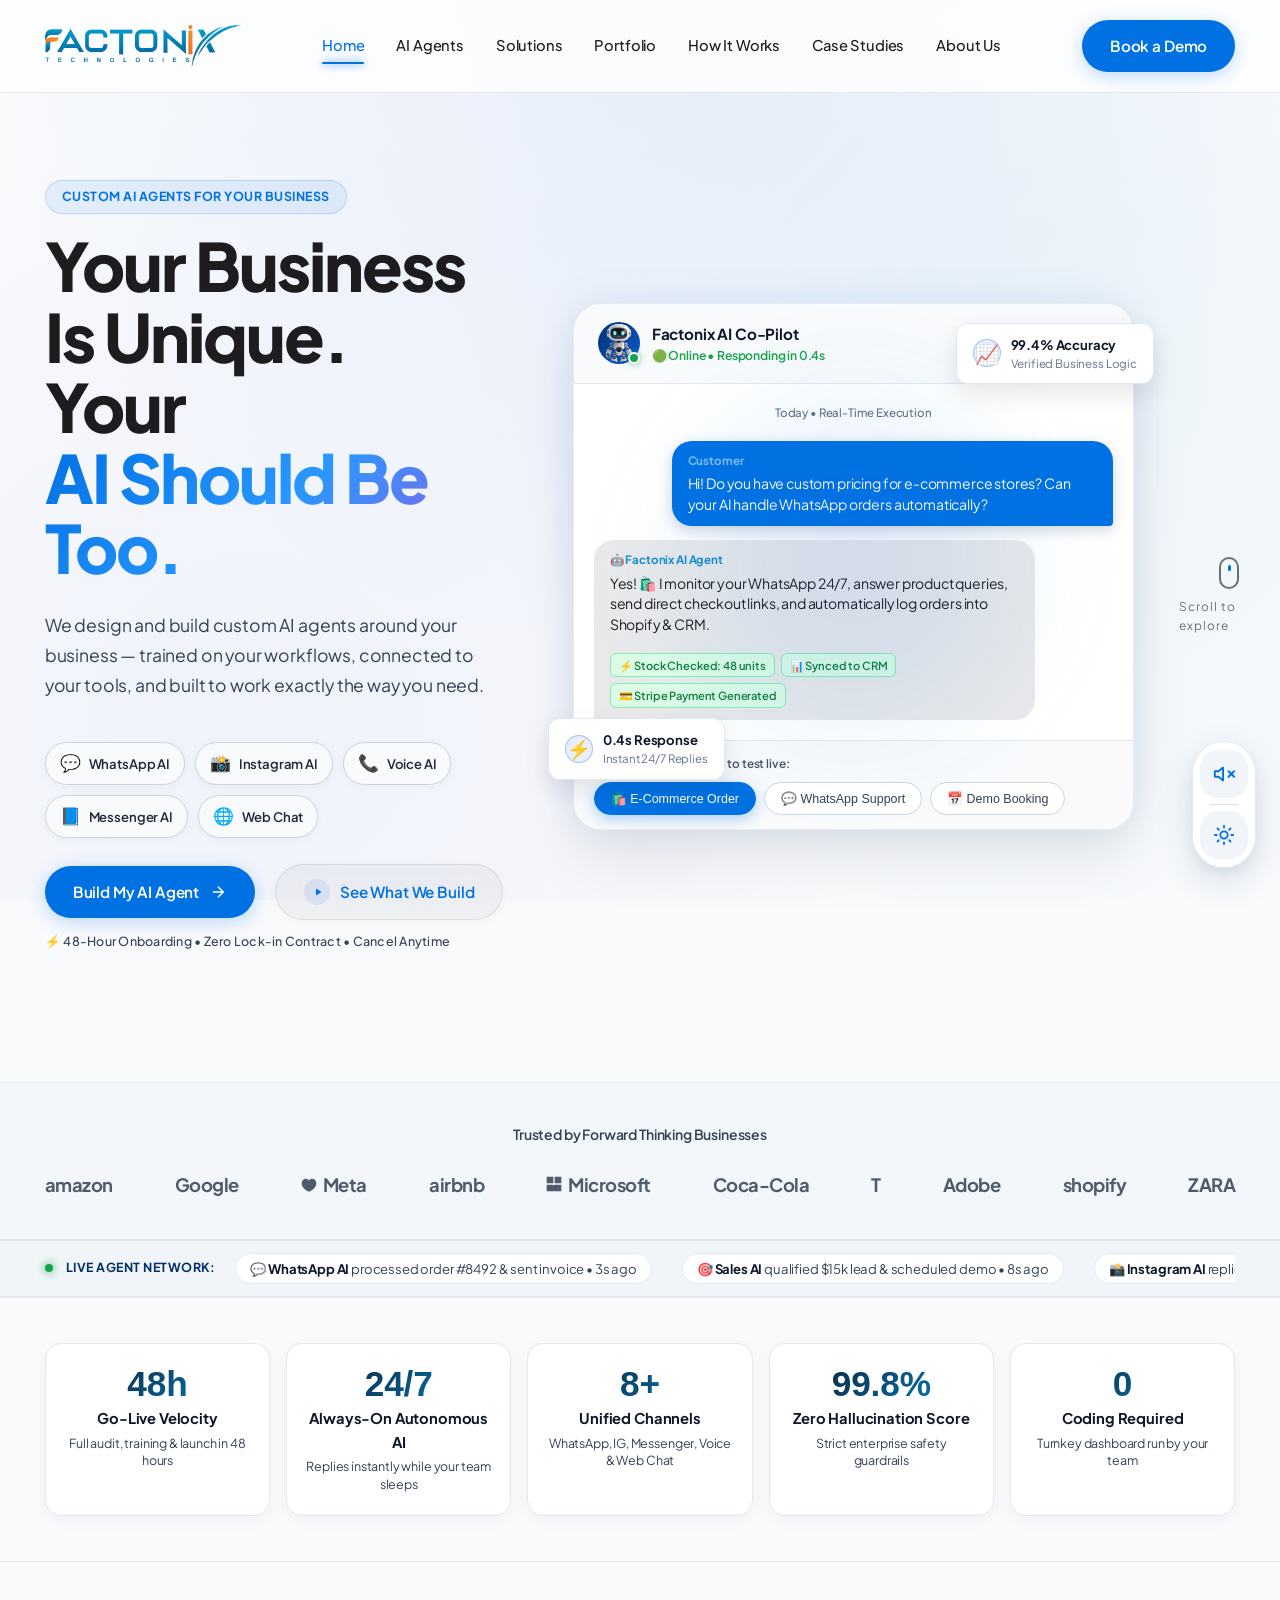
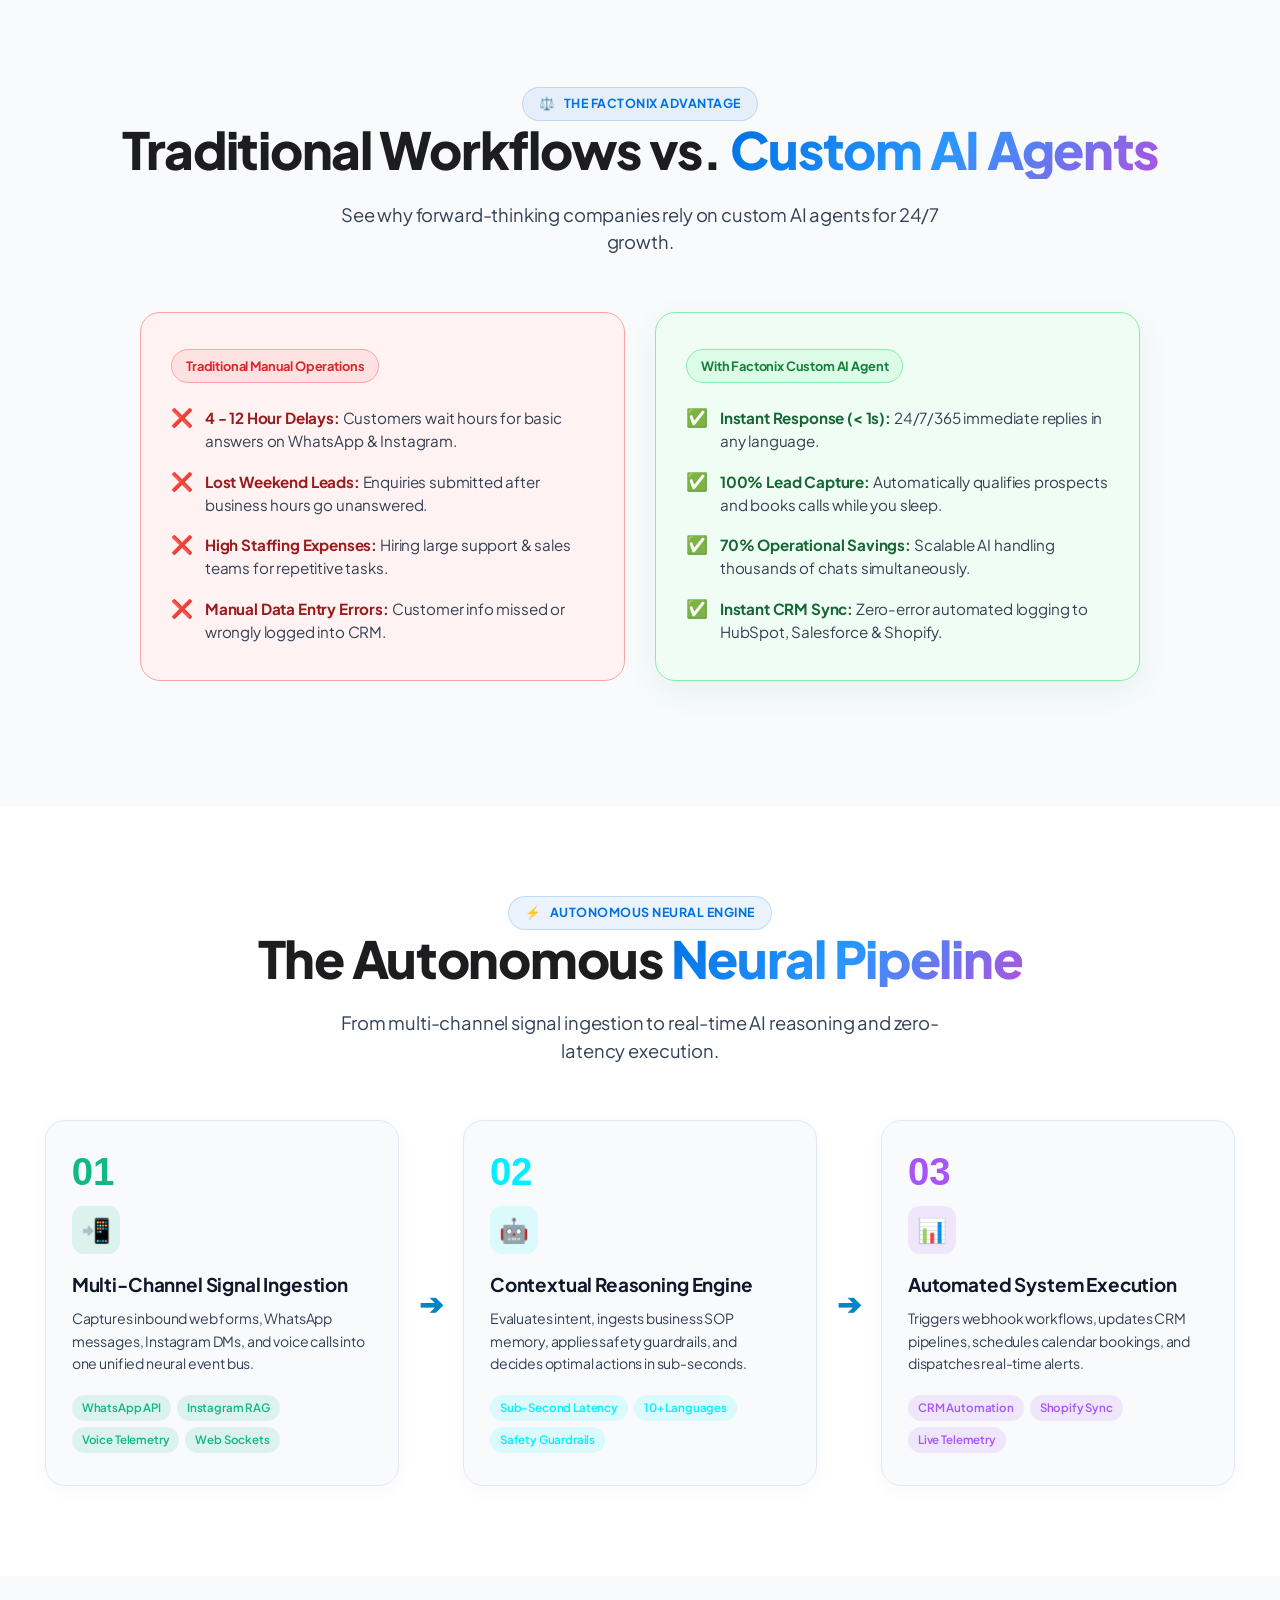
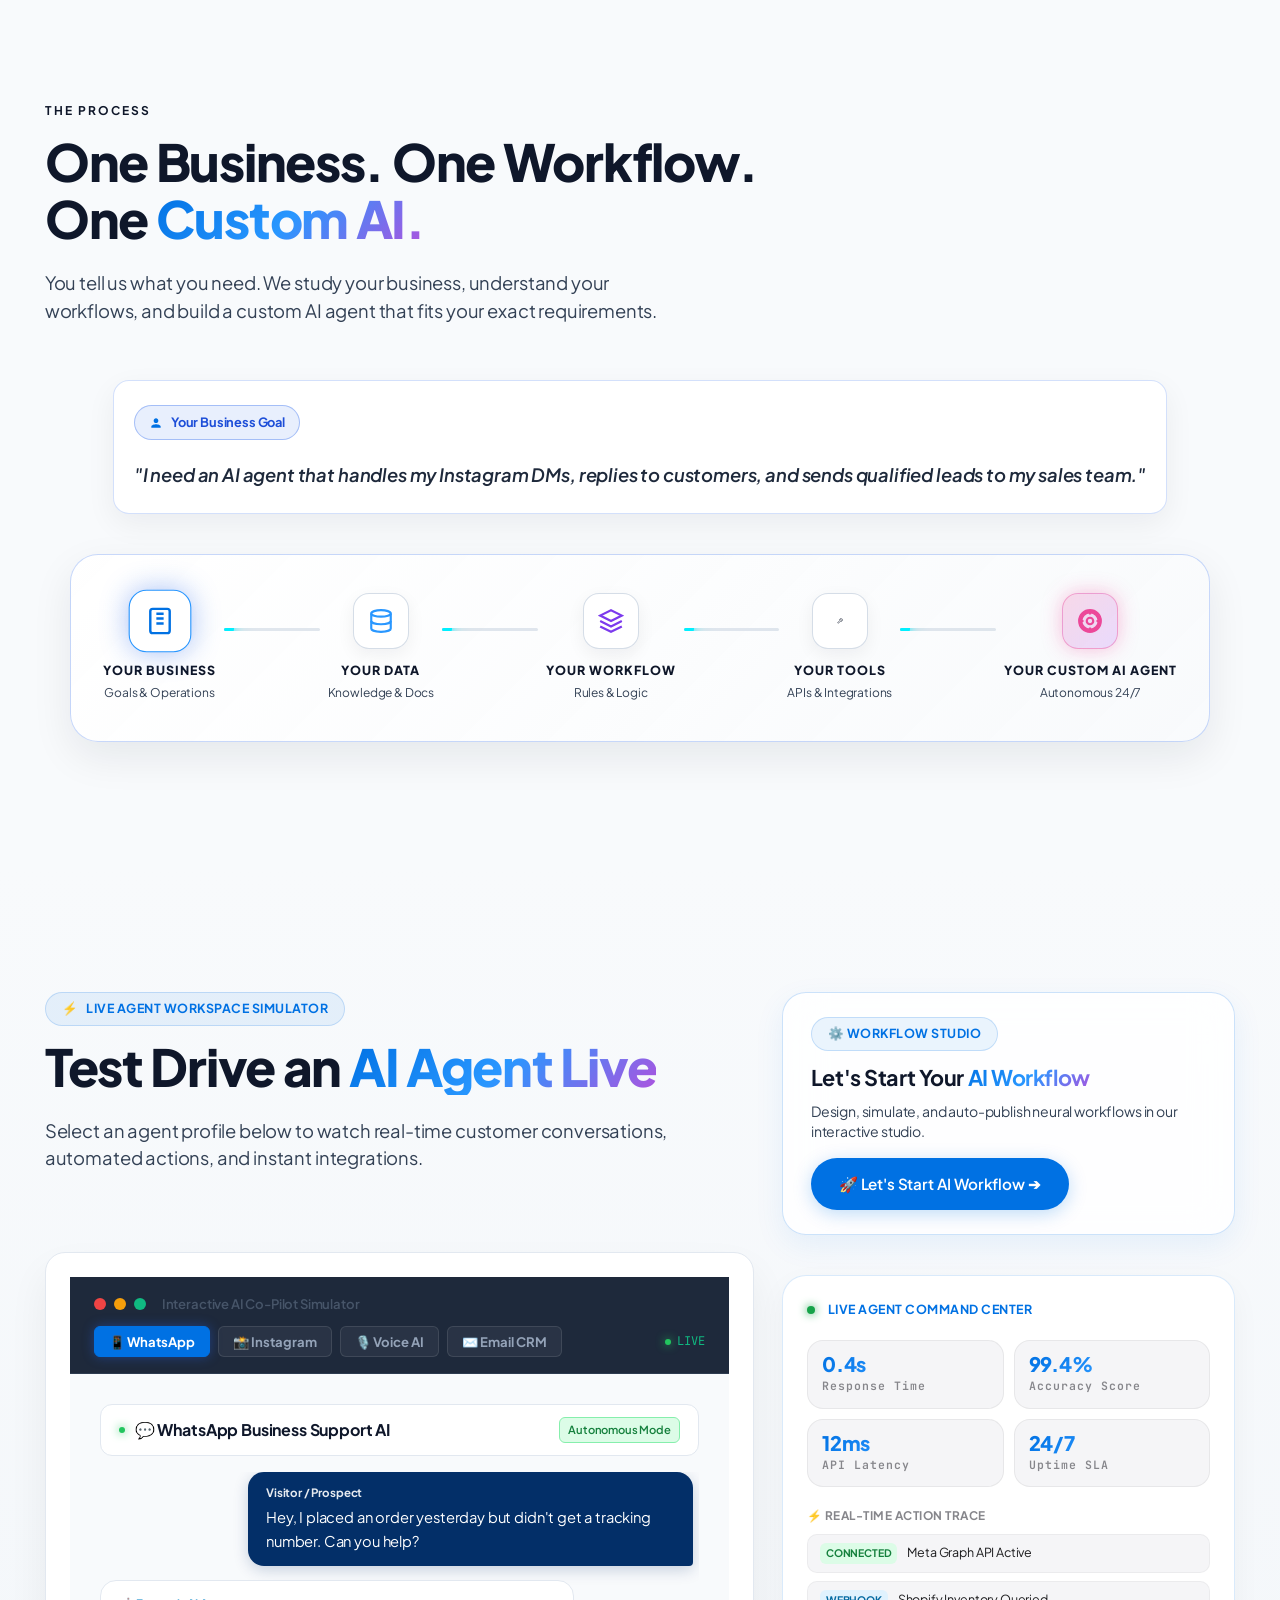
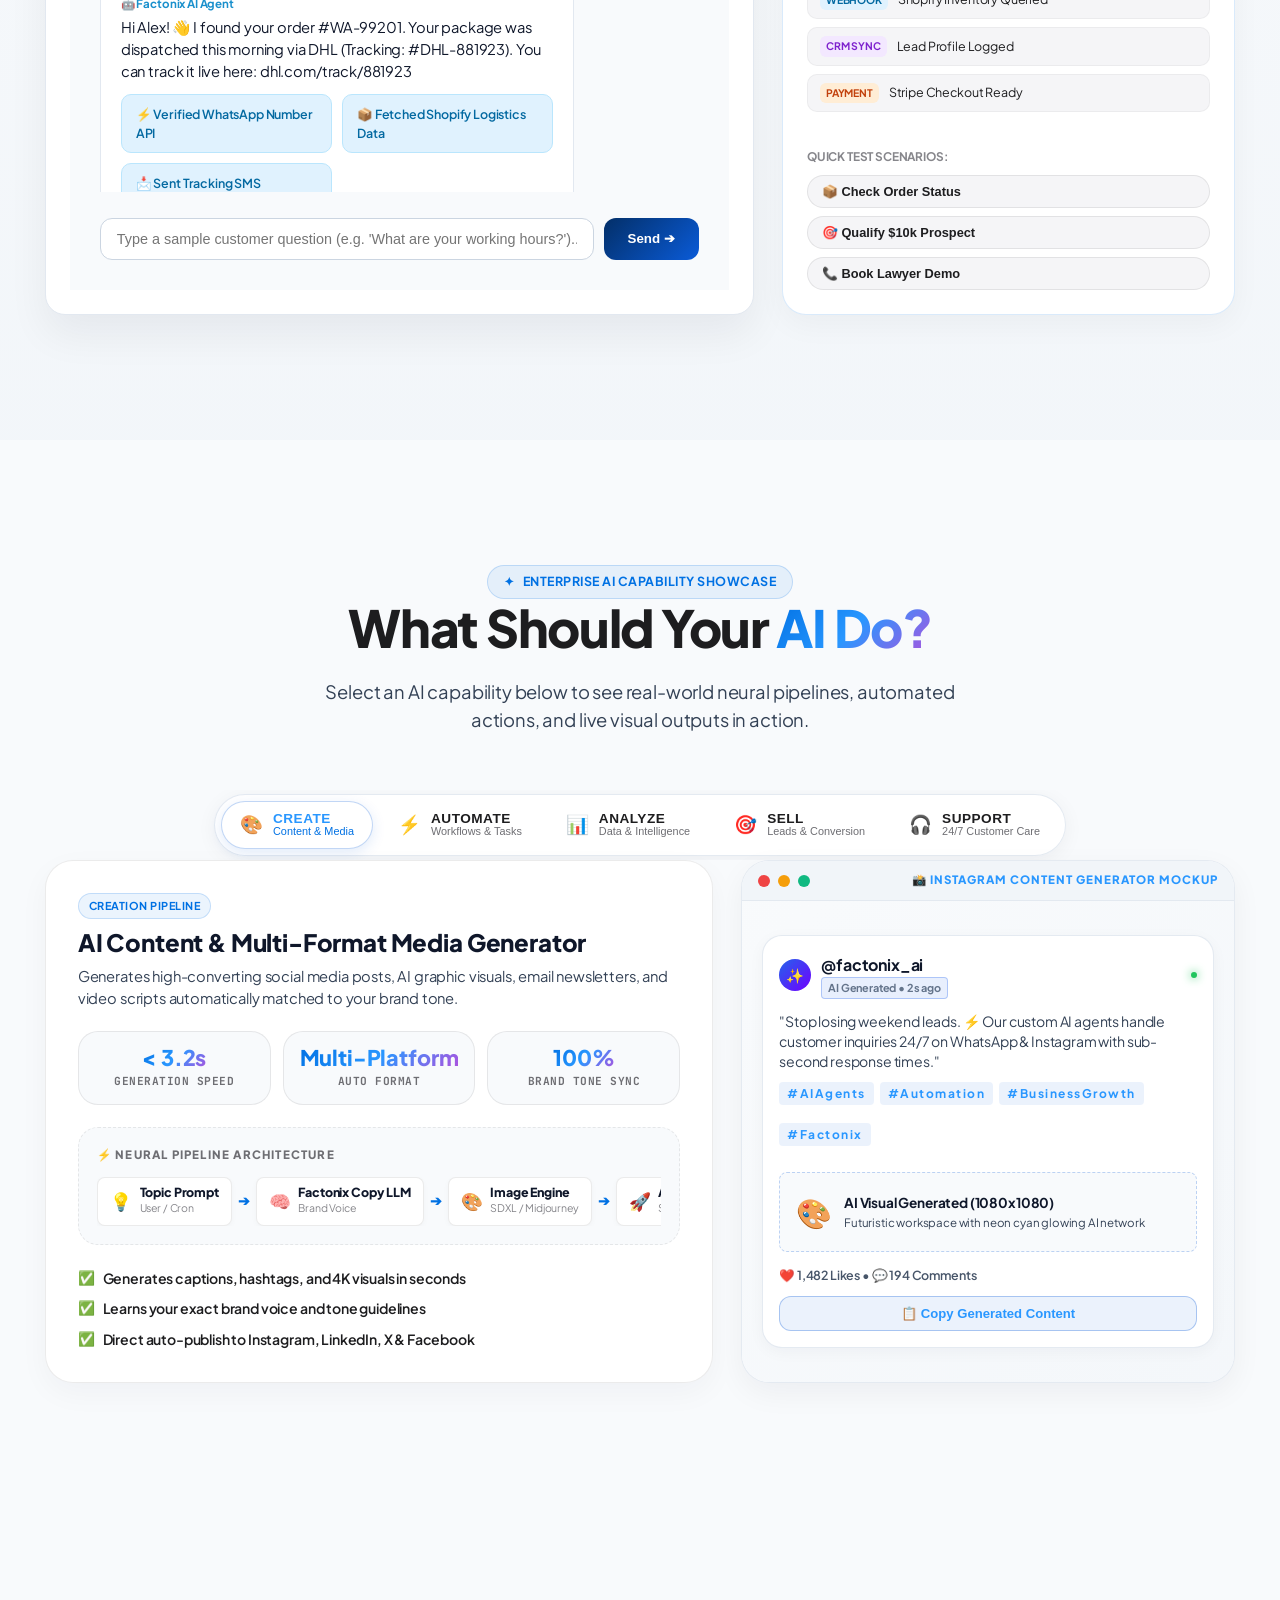
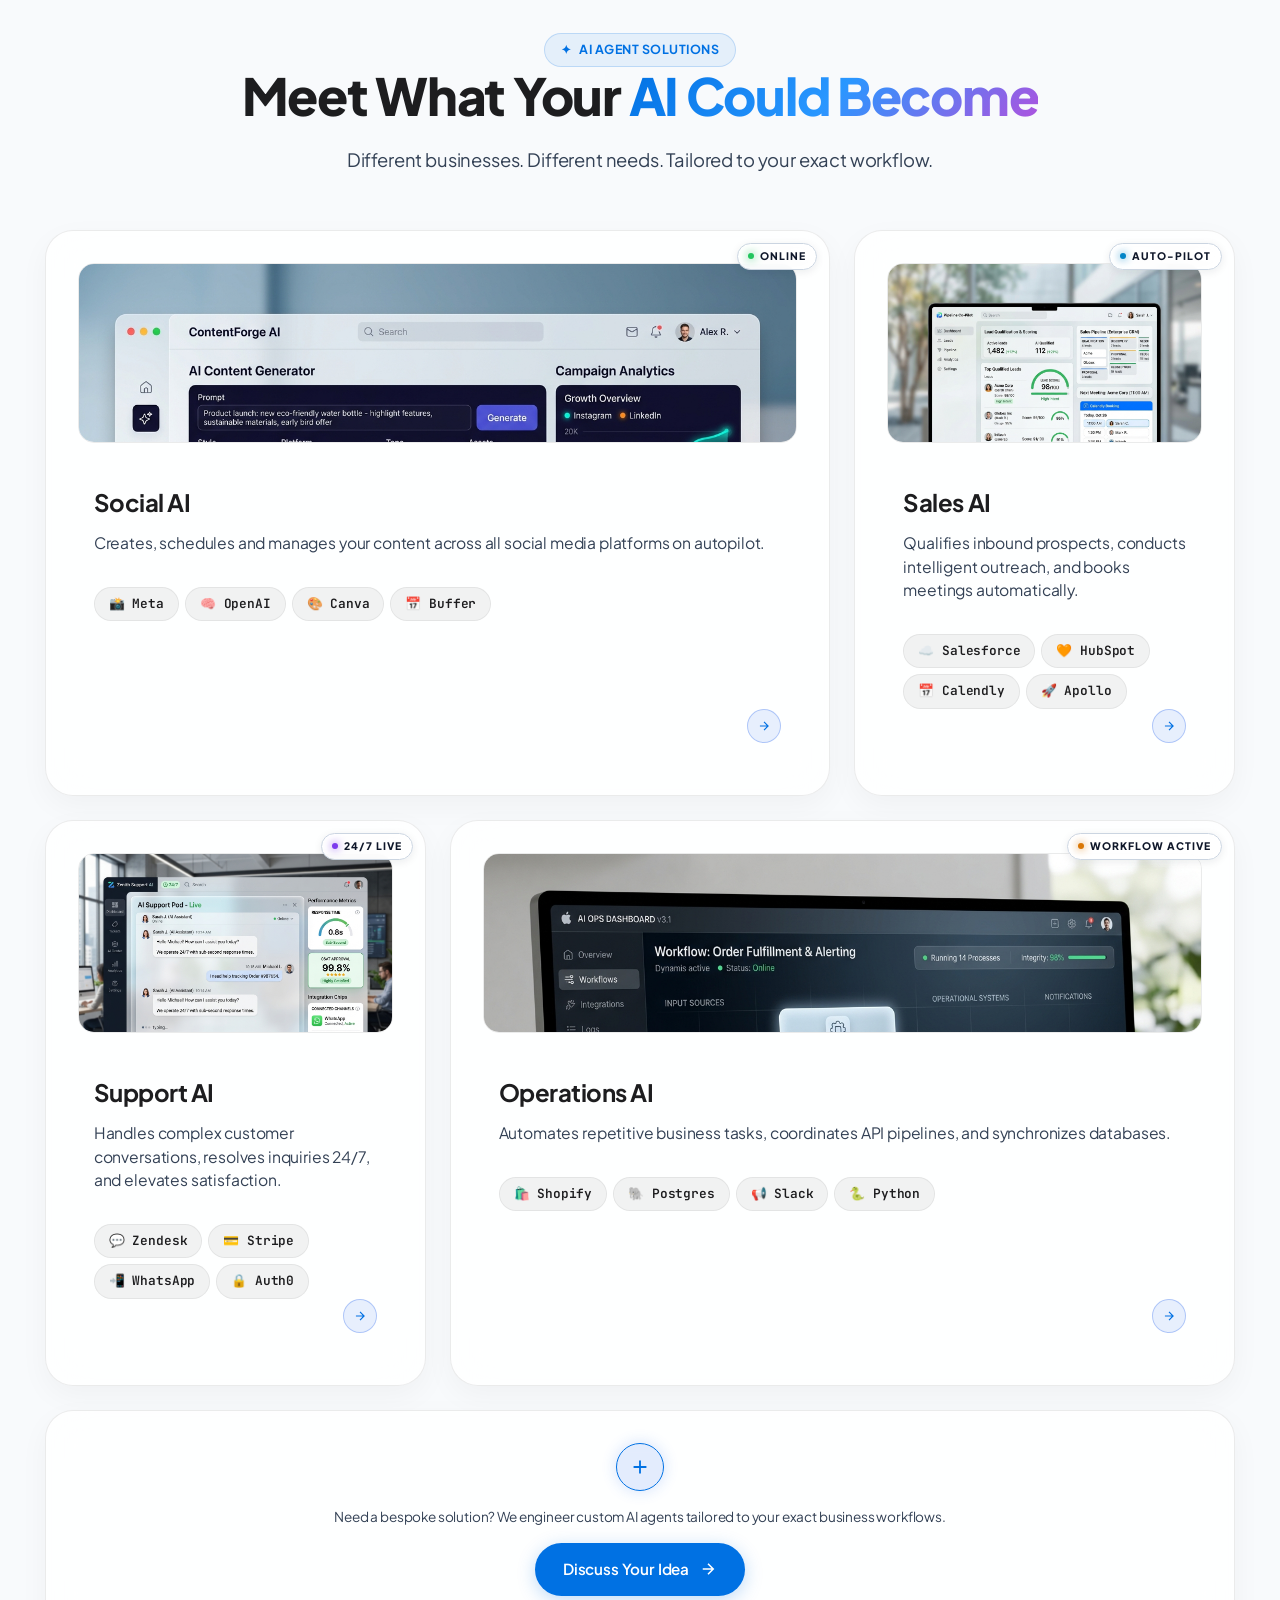
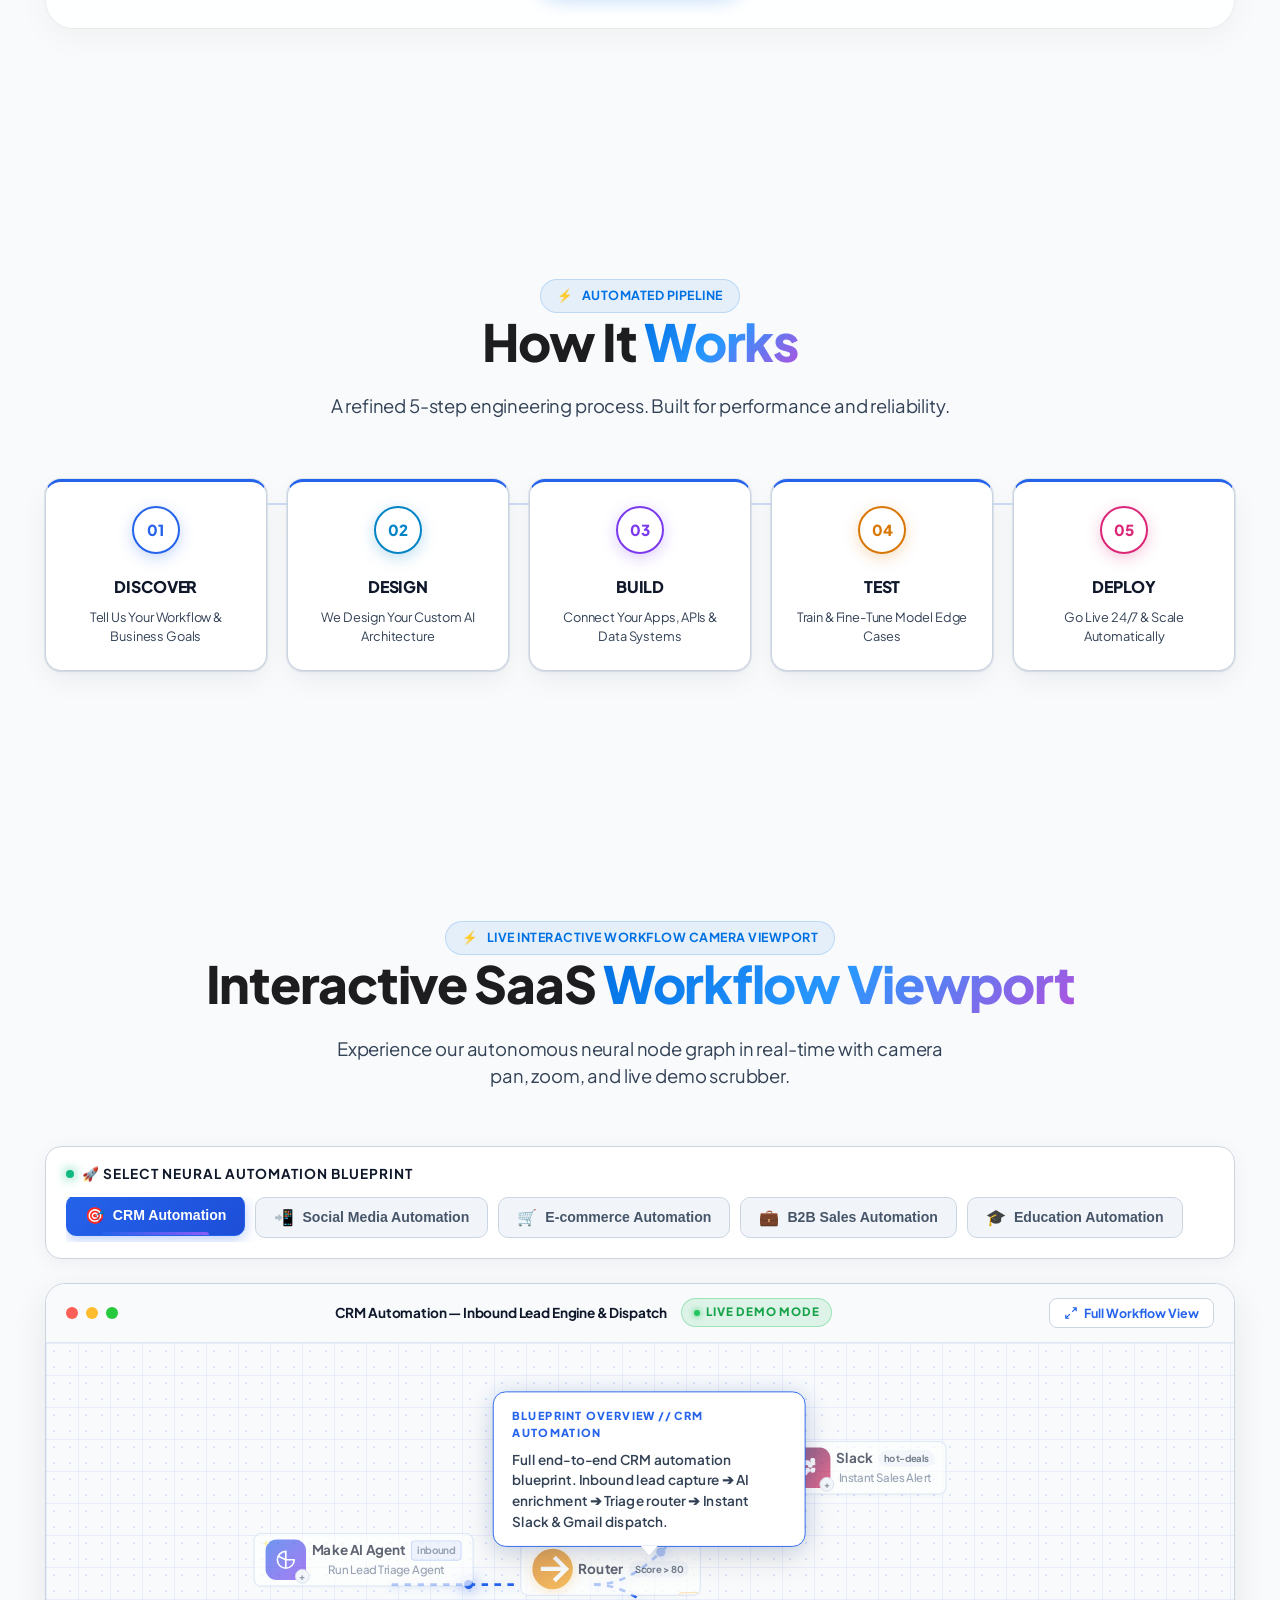
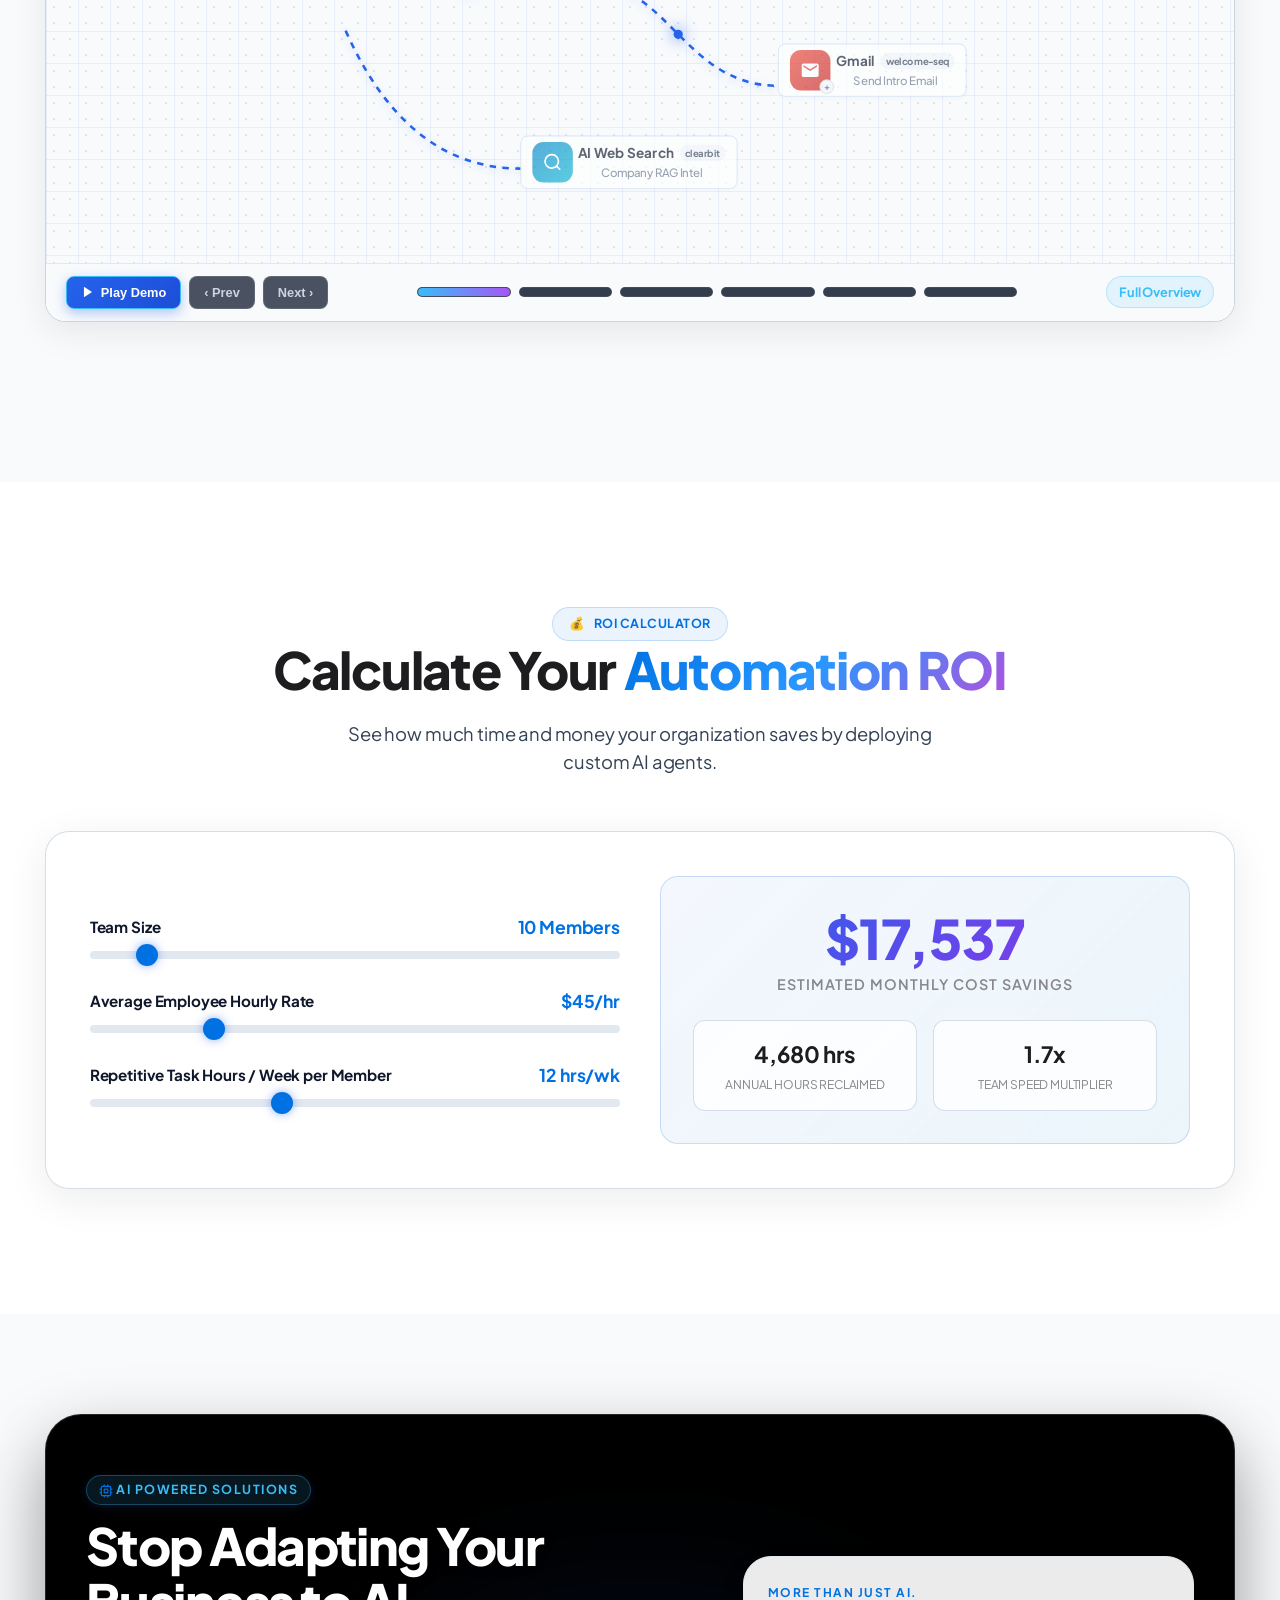
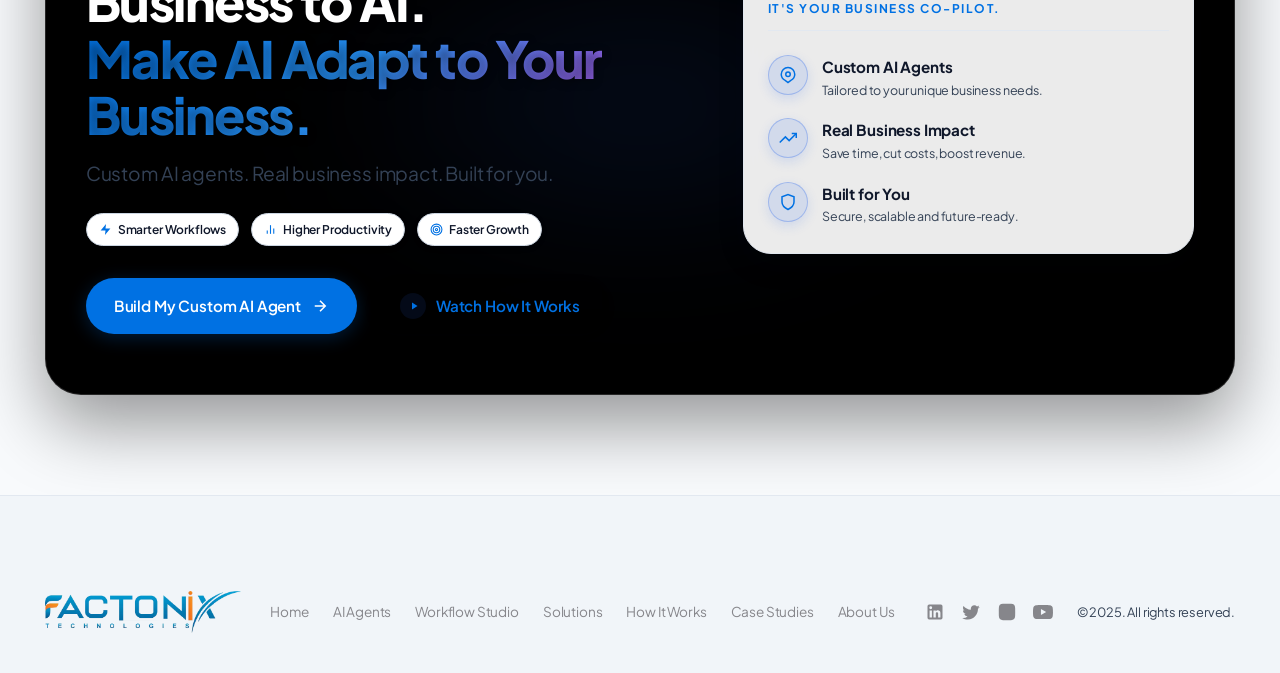
==== commit eb594f41: "changes-spinner-home" ====
--- a/index.html
+++ b/index.html
@@ -15,9 +15,10 @@
     <!-- Futuristic Sci-Fi Robot Preloader Overlay -->
     <div class="preloader-overlay" id="preloaderOverlay">
         <div class="preloader-content">
-            <div class="preloader-robot-track">
-                <img src="assets/images/agent.png" alt="Agent Factonix Robot Preloader" class="preloader-robot-img" id="preloaderRobot">
-                <div class="preloader-laser-line" id="preloaderLaser"></div>
+            <div class="preloader-ai-core">
+                <div class="preloader-spin-ring ring-outer"></div>
+                <div class="preloader-spin-ring ring-inner"></div>
+                <div class="preloader-core-icon">⚡</div>
             </div>
             
             <div class="preloader-text-box">
@@ -77,6 +78,16 @@
                     <p class="hero-description">
                         We design and build custom AI agents around your business — trained on your workflows, connected to your tools, and built to work exactly the way you need.
                     </p>
+
+                    <!-- Hero Omnichannel Badges Bar -->
+                    <div class="hero-channels-row">
+                        <div class="hero-channel-item"><span class="channel-icon">💬</span> WhatsApp AI</div>
+                        <div class="hero-channel-item"><span class="channel-icon">📸</span> Instagram AI</div>
+                        <div class="hero-channel-item"><span class="channel-icon">📞</span> Voice AI</div>
+                        <div class="hero-channel-item"><span class="channel-icon">📘</span> Messenger AI</div>
+                        <div class="hero-channel-item"><span class="channel-icon">🌐</span> Web Chat</div>
+                    </div>
+
                     <div class="hero-btns">
                         <a href="contact.html#configurator" class="btn btn-primary btn-glow">
                             Build My AI Agent
@@ -89,6 +100,7 @@
                             See What We Build
                         </a>
                     </div>
+                    <p class="hero-trust-subtext">⚡ 48-Hour Onboarding • Zero Lock-in Contract • Cancel Anytime</p>
                 </div>
 
                 <!-- Hero Visual Showcase: Realistic Live AI Agent Demo -->
@@ -221,35 +233,35 @@
         </div>
     </section>
 
-    <!-- Live Stats Counter Bar -->
-    <section class="stats-bar">
-        <div class="container stats-grid">
-            <div class="stat-item card-3d">
-                <div class="stat-num-wrapper">
-                    <h3 class="stat-number" data-target="500">0</h3><span class="stat-plus">+</span>
-                </div>
-                <p class="stat-label">Custom AI Agents Deployed</p>
-            </div>
-
-            <div class="stat-item card-3d">
-                <div class="stat-num-wrapper">
-                    <h3 class="stat-number" data-target="99">0</h3><span class="stat-plus">.8%</span>
-                </div>
-                <p class="stat-label">Automation Accuracy Score</p>
-            </div>
-
-            <div class="stat-item card-3d">
-                <div class="stat-num-wrapper">
-                    <h3 class="stat-number" data-target="2">0</h3><span class="stat-plus">.4M+</span>
-                </div>
-                <p class="stat-label">Inquiries Handled 24/7</p>
-            </div>
-
-            <div class="stat-item card-3d">
-                <div class="stat-num-wrapper">
-                    <h3 class="stat-number" data-target="10">0</h3><span class="stat-plus">x</span>
-                </div>
-                <p class="stat-label">Faster Customer Support</p>
+    <!-- High-Impact 5-Metric Trust Cards Section -->
+    <section class="hero-trust-metrics">
+        <div class="container container-fluid">
+            <div class="hero-metrics-grid">
+                <div class="hero-metric-card">
+                    <strong>48h</strong>
+                    <span>Go-Live Velocity</span>
+                    <p>Full audit, training & launch in 48 hours</p>
+                </div>
+                <div class="hero-metric-card">
+                    <strong>24/7</strong>
+                    <span>Always-On Autonomous AI</span>
+                    <p>Replies instantly while your team sleeps</p>
+                </div>
+                <div class="hero-metric-card">
+                    <strong>8+</strong>
+                    <span>Unified Channels</span>
+                    <p>WhatsApp, IG, Messenger, Voice & Web Chat</p>
+                </div>
+                <div class="hero-metric-card">
+                    <strong>99.8%</strong>
+                    <span>Zero Hallucination Score</span>
+                    <p>Strict enterprise safety guardrails</p>
+                </div>
+                <div class="hero-metric-card">
+                    <strong>0</strong>
+                    <span>Coding Required</span>
+                    <p>Turnkey dashboard run by your team</p>
+                </div>
             </div>
         </div>
     </section>
@@ -287,6 +299,66 @@
                         <li><span class="comp-icon green">✅</span> <div><strong>70% Operational Savings:</strong> Scalable AI handling thousands of chats simultaneously.</div></li>
                         <li><span class="comp-icon green">✅</span> <div><strong>Instant CRM Sync:</strong> Zero-error automated logging to HubSpot, Salesforce & Shopify.</div></li>
                     </ul>
+                </div>
+            </div>
+        </div>
+    </section>
+
+    <!-- Three-Phase Neural Pipeline Section (Factonix Custom UI) -->
+    <section class="three-step-section">
+        <div class="container container-fluid">
+            <div class="section-header text-center">
+                <div class="cap-badge">
+                    <span class="sparkle-icon">⚡</span>
+                    <span>AUTONOMOUS NEURAL ENGINE</span>
+                </div>
+                <h2 class="section-title text-center">The Autonomous <span class="text-glow">Neural Pipeline</span></h2>
+                <p class="section-subtitle text-center">From multi-channel signal ingestion to real-time AI reasoning and zero-latency execution.</p>
+            </div>
+
+            <div class="how-steps-wrap">
+                <!-- Step 1 -->
+                <div class="how-step">
+                    <div class="how-step-num" style="color:#10b981">01</div>
+                    <div class="how-step-icon" style="background:rgba(16, 185, 129, 0.12); color:#10b981">📲</div>
+                    <h3 class="how-step-title">Multi-Channel Signal Ingestion</h3>
+                    <p class="how-step-desc">Captures inbound web forms, WhatsApp messages, Instagram DMs, and voice calls into one unified neural event bus.</p>
+                    <div class="how-step-tags">
+                        <span class="how-step-tag" style="background:rgba(16,185,129,0.12); color:#10b981">WhatsApp API</span>
+                        <span class="how-step-tag" style="background:rgba(16,185,129,0.12); color:#10b981">Instagram RAG</span>
+                        <span class="how-step-tag" style="background:rgba(16,185,129,0.12); color:#10b981">Voice Telemetry</span>
+                        <span class="how-step-tag" style="background:rgba(16,185,129,0.12); color:#10b981">Web Sockets</span>
+                    </div>
+                </div>
+
+                <div class="how-step-divider">➔</div>
+
+                <!-- Step 2 -->
+                <div class="how-step">
+                    <div class="how-step-num" style="color:#00f0ff">02</div>
+                    <div class="how-step-icon" style="background:rgba(0, 240, 255, 0.12); color:#00f0ff">🤖</div>
+                    <h3 class="how-step-title">Contextual Reasoning Engine</h3>
+                    <p class="how-step-desc">Evaluates intent, ingests business SOP memory, applies safety guardrails, and decides optimal actions in sub-seconds.</p>
+                    <div class="how-step-tags">
+                        <span class="how-step-tag" style="background:rgba(0, 240, 255, 0.12); color:#00f0ff">Sub-Second Latency</span>
+                        <span class="how-step-tag" style="background:rgba(0, 240, 255, 0.12); color:#00f0ff">10+ Languages</span>
+                        <span class="how-step-tag" style="background:rgba(0, 240, 255, 0.12); color:#00f0ff">Safety Guardrails</span>
+                    </div>
+                </div>
+
+                <div class="how-step-divider">➔</div>
+
+                <!-- Step 3 -->
+                <div class="how-step">
+                    <div class="how-step-num" style="color:#a855f7">03</div>
+                    <div class="how-step-icon" style="background:rgba(168, 85, 247, 0.12); color:#a855f7">📊</div>
+                    <h3 class="how-step-title">Automated System Execution</h3>
+                    <p class="how-step-desc">Triggers webhook workflows, updates CRM pipelines, schedules calendar bookings, and dispatches real-time alerts.</p>
+                    <div class="how-step-tags">
+                        <span class="how-step-tag" style="background:rgba(168,85,247,0.12); color:#a855f7">CRM Automation</span>
+                        <span class="how-step-tag" style="background:rgba(168,85,247,0.12); color:#a855f7">Shopify Sync</span>
+                        <span class="how-step-tag" style="background:rgba(168,85,247,0.12); color:#a855f7">Live Telemetry</span>
+                    </div>
                 </div>
             </div>
         </div>
@@ -778,6 +850,197 @@
         </div>
     </section>
 
+    <!-- Interactive AI Architecture Blueprint Camera Viewport Section -->
+    <section class="section interactive-studio-section" style="padding: 60px 0;">
+        <div class="container container-fluid">
+            <div class="section-header text-center" style="text-align: center; margin-bottom: 30px;">
+                <div class="cap-badge">
+                    <span class="sparkle-icon">⚡</span>
+                    <span>LIVE INTERACTIVE WORKFLOW CAMERA VIEWPORT</span>
+                </div>
+                <h2 class="section-title text-center">Interactive SaaS <span class="text-glow">Workflow Viewport</span></h2>
+                <p class="section-subtitle text-center">Experience our autonomous neural node graph in real-time with camera pan, zoom, and live demo scrubber.</p>
+            </div>
+
+            <!-- Horizontal Workflow Selector Tabs Bar -->
+            <div class="studio-tabs-bar">
+                <div class="studio-tabs-header">
+                    <span class="studio-tabs-title"><span class="studio-dot green-pulse"></span> 🚀 SELECT NEURAL AUTOMATION BLUEPRINT</span>
+                </div>
+                <div class="studio-nav-tabs" id="studioNavTabs">
+                    <button class="studio-tab-btn active" data-tab="crm">
+                        <span class="tab-icon-box">🎯</span>
+                        <span>CRM Automation</span>
+                    </button>
+                    <button class="studio-tab-btn" data-tab="social">
+                        <span class="tab-icon-box">📲</span>
+                        <span>Social Media Automation</span>
+                    </button>
+                    <button class="studio-tab-btn" data-tab="ecom">
+                        <span class="tab-icon-box">🛒</span>
+                        <span>E-commerce Automation</span>
+                    </button>
+                    <button class="studio-tab-btn" data-tab="b2b">
+                        <span class="tab-icon-box">💼</span>
+                        <span>B2B Sales Automation</span>
+                    </button>
+                    <button class="studio-tab-btn" data-tab="education">
+                        <span class="tab-icon-box">🎓</span>
+                        <span>Education Automation</span>
+                    </button>
+                </div>
+            </div>
+
+            <!-- Interactive Live Automation Workflow Walkthrough Viewport -->
+            <div class="interactive-walkthrough-section" id="interactiveWalkthroughSection">
+                <div class="demo-window-header">
+                    <div class="window-controls">
+                        <span class="dot red"></span>
+                        <span class="dot yellow"></span>
+                        <span class="dot green"></span>
+                    </div>
+                    <div class="window-title-bar">
+                        <span class="title-text" id="demoTitleText">Make AI Agent Demo — Live Workflow Walkthrough</span>
+                        <span class="hud-status-live"><span class="pulse-green"></span> LIVE DEMO MODE</span>
+                    </div>
+                    <div class="window-actions">
+                        <button class="demo-btn-top" id="resetCameraBtn" title="Reset Viewport">
+                            <svg width="14" height="14" viewBox="0 0 24 24" fill="none" stroke="currentColor" stroke-width="2"><path d="M15 3h6v6M9 21H3v-6M21 3l-7 7M3 21l7-7"/></svg> Full Workflow View
+                        </button>
+                    </div>
+                </div>
+
+                <!-- Canvas Camera Viewport Container -->
+                <div class="walkthrough-viewport" id="walkthroughViewport">
+                    <!-- Subtle Infinite Grid Background -->
+                    <div class="canvas-grid-bg"></div>
+
+                    <!-- Infinite Canvas Stage World (Transforms pan & zoom) -->
+                    <div class="canvas-stage" id="canvasStage">
+                        
+                        <!-- SVG Data Flow Lines -->
+                        <svg class="canvas-connections-svg" id="canvasConnectionsSvg" width="1000" height="520">
+                            <defs>
+                                <filter id="glowFilter" x="-20%" y="-20%" width="140%" height="140%">
+                                    <feGaussianBlur stdDeviation="4" result="blur"/>
+                                    <feComposite in="SourceGraphic" in2="blur" operator="over"/>
+                                </filter>
+                            </defs>
+
+                            <!-- Curved Flow Paths -->
+                            <path id="path-agent-router" class="connection-line" d="M 230,240 C 290,240 310,240 370,240" />
+                            <path id="path-router-slack" class="connection-line" d="M 450,240 C 530,240 550,130 650,130" />
+                            <path id="path-router-gmail" class="connection-line" d="M 450,240 C 530,240 550,350 650,350" />
+                            <path id="path-agent-search" class="connection-line dash-line" d="M 180,290 C 220,380 280,440 370,440" />
+
+                            <!-- Animated Flow Pulse Dots -->
+                            <circle class="flow-pulse-dot" r="4"><animateMotion dur="2.2s" repeatCount="indefinite" path="M 230,240 C 290,240 310,240 370,240" /></circle>
+                            <circle class="flow-pulse-dot" r="4"><animateMotion dur="2.6s" repeatCount="indefinite" path="M 450,240 C 530,240 550,130 650,130" /></circle>
+                            <circle class="flow-pulse-dot" r="4"><animateMotion dur="2.4s" repeatCount="indefinite" path="M 450,240 C 530,240 550,350 650,350" /></circle>
+                        </svg>
+
+                        <!-- Workflow Canvas Nodes -->
+                        <div class="canvas-nodes-container" id="canvasNodesContainer">
+                            <!-- Step 1: AI Agent Node -->
+                            <div class="wf-node node-agent" id="node-agent" data-step="1" style="left: 80px; top: 180px;">
+                                <div class="node-icon-wrapper agent-theme">
+                                    <div class="sparkle-badge">✦</div>
+                                    <svg class="node-icon-svg" viewBox="0 0 24 24" fill="none" stroke="currentColor" stroke-width="2"><path d="M12 2a10 10 0 1 0 10 10H12V2z"/><path d="M12 12L2.5 7.5"/><path d="M12 12v10"/></svg>
+                                    <span class="plus-btn">+</span>
+                                </div>
+                                <div class="node-label-box">
+                                    <strong class="node-name" id="node-name-agent">Make AI Agent <span class="badge-mini">early access</span></strong>
+                                    <span class="node-sub" id="node-sub-agent">Run an agent (early access)</span>
+                                </div>
+                            </div>
+
+                            <!-- Step 2: Router / Condition Node -->
+                            <div class="wf-node node-router" id="node-router" data-step="2" style="left: 370px; top: 190px;">
+                                <div class="router-circle">
+                                    <svg class="router-svg" viewBox="0 0 24 24" fill="none" stroke="currentColor" stroke-width="2.5"><path d="M5 12h14M13 5l7 7-7 7"/></svg>
+                                </div>
+                                <div class="node-label-box text-center">
+                                    <strong class="node-name" id="node-name-router">Router <span class="badge-num">12</span></strong>
+                                </div>
+                                <span class="branch-tag tag-1st">1st</span>
+                                <span class="branch-tag tag-2nd">2nd</span>
+                            </div>
+
+                            <!-- Step 3: Slack Action Node -->
+                            <div class="wf-node node-slack" id="node-slack" data-step="3" style="left: 650px; top: 80px;">
+                                <div class="node-icon-wrapper slack-theme">
+                                    <svg class="slack-svg" viewBox="0 0 24 24" fill="currentColor"><path d="M6 15a3 3 0 1 0 3 3v-3H6zm0-6a3 3 0 1 0 0-6 3 3 0 0 0 0 6zm3 0h3V6a3 3 0 1 0-3 3zm0 3a3 3 0 1 0 0 6 3 3 0 0 0 0-6zm6-3h3V6a3 3 0 1 0-3 3zm0 3a3 3 0 1 0 3 3v-3h-3zm0-6a3 3 0 1 0 0-6 3 3 0 0 0 0 6zm-3 0h-3v3a3 3 0 1 0 3-3z"/></svg>
+                                    <span class="plus-btn">+</span>
+                                </div>
+                                <div class="node-label-box">
+                                    <strong class="node-name" id="node-name-slack">Slack <span class="badge-num">13</span></strong>
+                                    <span class="node-sub" id="node-sub-slack">Send a Message</span>
+                                </div>
+                            </div>
+
+                            <!-- Step 4: Gmail Action Node -->
+                            <div class="wf-node node-gmail" id="node-gmail" data-step="4" style="left: 650px; top: 300px;">
+                                <div class="node-icon-wrapper gmail-theme">
+                                    <svg class="gmail-svg" viewBox="0 0 24 24" fill="currentColor"><path d="M20 4H4c-1.1 0-1.99.9-1.99 2L2 18c0 1.1.9 2 2 2h16c1.1 0 2-.9 2-2V6c0-1.1-.9-2-2-2zm0 4l-8 5-8-5V6l8 5 8-5v2z"/></svg>
+                                    <span class="plus-btn">+</span>
+                                </div>
+                                <div class="node-label-box">
+                                    <strong class="node-name" id="node-name-gmail">Gmail <span class="badge-num">14</span></strong>
+                                    <span class="node-sub" id="node-sub-gmail">Send an Email</span>
+                                </div>
+                            </div>
+
+                            <!-- Step 5: Web Search / Retrieval Node -->
+                            <div class="wf-node node-search" id="node-search" data-step="5" style="left: 370px; top: 400px;">
+                                <div class="node-icon-wrapper search-theme">
+                                    <svg width="20" height="20" viewBox="0 0 24 24" fill="none" stroke="currentColor" stroke-width="2"><circle cx="11" cy="11" r="8"/><path d="m21 21-4.3-4.3"/></svg>
+                                </div>
+                                <div class="node-label-box">
+                                    <strong class="node-name" id="node-name-search">Make AI Web Search <span class="badge-num">9</span></strong>
+                                    <span class="node-sub" id="node-sub-search">Deep Web Search</span>
+                                </div>
+                            </div>
+                        </div>
+
+                        <!-- Floating Explanatory Callout Tooltip (Smooth fade/slide animation) -->
+                        <div class="wf-callout-tooltip" id="wfCalloutTooltip">
+                            <div class="callout-arrow" id="calloutArrow"></div>
+                            <div class="callout-content">
+                                <span class="callout-step-tag" id="calloutStepTag">STEP 1 // FULL WORKFLOW OVERVIEW</span>
+                                <p class="callout-text" id="calloutText">Add human review when decisions are business-critical.</p>
+                            </div>
+                        </div>
+                    </div>
+
+                    <!-- Canvas Dimming Focus Mask -->
+                    <div class="canvas-dim-overlay" id="canvasDimOverlay"></div>
+                </div>
+
+                <!-- Bottom Demo Timeline Scrubber Bar -->
+                <div class="demo-timeline-bar">
+                    <div class="timeline-controls-left">
+                        <button class="timeline-btn play-btn" id="demoPlayBtn" title="Play Auto Walkthrough">
+                            <svg id="playIcon" width="14" height="14" viewBox="0 0 24 24" fill="currentColor"><polygon points="5 3 19 12 5 21 5 3"/></svg>
+                            <svg id="pauseIcon" width="14" height="14" viewBox="0 0 24 24" fill="currentColor" style="display:none;"><rect x="6" y="4" width="4" height="16"/><rect x="14" y="4" width="4" height="16"/></svg>
+                            <span id="playBtnText">Play Demo</span>
+                        </button>
+                        <button class="timeline-btn" id="demoPrevBtn" title="Previous Step">‹ Prev</button>
+                        <button class="timeline-btn" id="demoNextBtn" title="Next Step">Next ›</button>
+                    </div>
+
+                    <!-- Step Segments Track -->
+                    <div class="timeline-segments-track" id="timelineSegmentsTrack">
+                        <!-- Segments dynamically rendered by JS -->
+                    </div>
+
+                    <div class="timeline-controls-right">
+                        <span class="step-indicator" id="demoStepIndicator">Step 1 of 5</span>
+                    </div>
+                </div>
+            </div>
+        </div>
+    </section>
+
     <!-- AI Automation Savings & ROI Calculator Section -->
     <section class="section roi-section" id="roi-calculator">
         <div class="container container-fluid">
--- a/styles.css
+++ b/styles.css
@@ -3431,33 +3431,57 @@
     position: relative;
 }
 
-.preloader-robot-track {
+.preloader-ai-core {
     position: relative;
-    width: 100%;
-    height: 110px;
-    margin-bottom: 24px;
-}
-
-.preloader-robot-img {
+    width: 90px;
+    height: 90px;
+    display: flex;
+    align-items: center;
+    justify-content: center;
+    margin-bottom: 28px;
+}
+
+.preloader-spin-ring {
     position: absolute;
-    top: 0;
-    left: 0%;
-    height: 95px;
-    width: auto;
-    filter: drop-shadow(0 10px 25px rgba(37, 99, 235, 0.4));
-    transform: translateX(-50%);
-    transition: left 0.04s linear;
-}
-
-.preloader-laser-line {
-    position: absolute;
-    bottom: 5px;
-    left: 0;
-    height: 3px;
-    background: linear-gradient(90deg, #2563eb, #0284c7, #e11d48);
-    box-shadow: 0 0 15px rgba(37, 99, 235, 0.5);
-    width: 0%;
-    transition: width 0.04s linear;
+    inset: 0;
+    border-radius: 50%;
+    border: 3px solid transparent;
+}
+
+.preloader-spin-ring.ring-outer {
+    border-top-color: #0284c7;
+    border-right-color: #2563eb;
+    animation: preloaderSpin 1.2s linear infinite;
+    filter: drop-shadow(0 0 15px rgba(2, 132, 199, 0.5));
+}
+
+.preloader-spin-ring.ring-inner {
+    inset: 12px;
+    border-bottom-color: #00f0ff;
+    border-left-color: #a855f7;
+    animation: preloaderSpinRev 0.9s linear infinite;
+    filter: drop-shadow(0 0 10px rgba(0, 240, 255, 0.5));
+}
+
+.preloader-core-icon {
+    font-size: 2rem;
+    animation: corePulse 1.4s ease-in-out infinite alternate;
+    filter: drop-shadow(0 0 12px rgba(0, 240, 255, 0.9));
+}
+
+@keyframes preloaderSpin {
+    0% { transform: rotate(0deg); }
+    100% { transform: rotate(360deg); }
+}
+
+@keyframes preloaderSpinRev {
+    0% { transform: rotate(360deg); }
+    100% { transform: rotate(0deg); }
+}
+
+@keyframes corePulse {
+    0% { transform: scale(0.85); opacity: 0.7; }
+    100% { transform: scale(1.18); opacity: 1; }
 }
 
 .preloader-text-box {
@@ -17067,9 +17091,316 @@
 body.robotics-mode .impact-metric-row .val.blue { color: #38bdf8; }
 body.robotics-mode .impact-metric-row .val.cyan { color: #00f0ff; }
 
-
-
-
-
-
-
+/* ==========================================================================
+   FACTONIX AI SAAS HIGH-END COMPONENTS (DUAL THEME SUPPORT)
+   ========================================================================== */
+
+/* 1. Hero Integrated Channels Row */
+.hero-channels-row {
+    display: flex;
+    flex-wrap: wrap;
+    align-items: center;
+    gap: 10px;
+    margin: 22px 0 26px;
+}
+
+/* Light Mode (Default) */
+.hero-channel-item {
+    display: inline-flex;
+    align-items: center;
+    gap: 8px;
+    padding: 7px 14px;
+    border-radius: 30px;
+    background: #f8fafc;
+    border: 1px solid #cbd5e1;
+    font-size: 0.82rem;
+    font-weight: 600;
+    color: #1e293b;
+    box-shadow: 0 2px 10px rgba(15, 23, 42, 0.04);
+    transition: all 0.3s cubic-bezier(0.16, 1, 0.3, 1);
+}
+
+.hero-channel-item:hover {
+    transform: translateY(-2px);
+    border-color: #0284c7;
+    box-shadow: 0 6px 20px rgba(2, 132, 199, 0.15);
+    color: #0284c7;
+}
+
+.hero-channel-item .channel-icon {
+    font-size: 1.05rem;
+    display: flex;
+    align-items: center;
+    justify-content: center;
+}
+
+.hero-trust-subtext {
+    font-size: 0.78rem;
+    color: #64748b;
+    margin-top: 12px;
+    font-weight: 500;
+    letter-spacing: 0.02em;
+}
+
+/* Dark Mode Overrides */
+body.robotics-mode .hero-channel-item {
+    background: rgba(15, 23, 42, 0.75);
+    border-color: rgba(255, 255, 255, 0.12);
+    color: #f1f5f9;
+    box-shadow: 0 4px 15px rgba(0, 0, 0, 0.2);
+}
+
+body.robotics-mode .hero-channel-item:hover {
+    border-color: rgba(0, 240, 255, 0.5);
+    box-shadow: 0 6px 20px rgba(0, 240, 255, 0.25);
+    color: #ffffff;
+}
+
+body.robotics-mode .hero-trust-subtext {
+    color: #94a3b8;
+}
+
+/* 2. High-Impact 5-Metric Telemetry Cards Section */
+.hero-trust-metrics {
+    padding: 45px 0;
+    background: #f8fafc;
+    border-top: 1px solid #e2e8f0;
+    border-bottom: 1px solid #e2e8f0;
+    position: relative;
+    z-index: 5;
+}
+
+.hero-metrics-grid {
+    display: grid;
+    grid-template-columns: repeat(5, 1fr);
+    gap: 16px;
+}
+
+.hero-metric-card {
+    background: #ffffff;
+    border: 1px solid #e2e8f0;
+    border-radius: 16px;
+    padding: 22px 18px;
+    text-align: center;
+    transition: all 0.3s ease;
+    box-shadow: 0 4px 18px rgba(15, 23, 42, 0.04);
+}
+
+.hero-metric-card:hover {
+    transform: translateY(-4px);
+    border-color: #0284c7;
+    box-shadow: 0 12px 30px rgba(2, 132, 199, 0.12);
+}
+
+.hero-metric-card strong {
+    display: block;
+    font-family: 'Orbitron', sans-serif;
+    font-size: 2.2rem;
+    font-weight: 800;
+    line-height: 1;
+    background: linear-gradient(135deg, #0f172a 0%, #0284c7 100%);
+    -webkit-background-clip: text;
+    -webkit-text-fill-color: transparent;
+    margin-bottom: 6px;
+}
+
+.hero-metric-card span {
+    display: block;
+    font-size: 0.92rem;
+    font-weight: 700;
+    color: #0f172a;
+    margin-bottom: 4px;
+}
+
+.hero-metric-card p {
+    font-size: 0.78rem;
+    color: #64748b;
+    margin: 0;
+    line-height: 1.4;
+}
+
+/* Dark Mode Overrides for Metrics */
+body.robotics-mode .hero-trust-metrics {
+    background: linear-gradient(180deg, rgba(15, 23, 42, 0.5) 0%, rgba(2, 6, 23, 0.9) 100%);
+    border-color: rgba(255, 255, 255, 0.08);
+}
+
+body.robotics-mode .hero-metric-card {
+    background: rgba(15, 23, 42, 0.75);
+    border-color: rgba(255, 255, 255, 0.1);
+    box-shadow: none;
+}
+
+body.robotics-mode .hero-metric-card:hover {
+    border-color: rgba(0, 240, 255, 0.4);
+    background: rgba(15, 23, 42, 0.9);
+    box-shadow: 0 12px 35px rgba(0, 240, 255, 0.15);
+}
+
+body.robotics-mode .hero-metric-card strong {
+    background: linear-gradient(135deg, #ffffff 0%, #00f0ff 100%);
+    -webkit-background-clip: text;
+    -webkit-text-fill-color: transparent;
+}
+
+body.robotics-mode .hero-metric-card span {
+    color: #f8fafc;
+}
+
+body.robotics-mode .hero-metric-card p {
+    color: #94a3b8;
+}
+
+/* 3. Three-Phase Neural Pipeline Section */
+.three-step-section {
+    padding: 90px 0;
+    background: #ffffff;
+    position: relative;
+}
+
+.how-steps-wrap {
+    display: grid;
+    grid-template-columns: 1fr auto 1fr auto 1fr;
+    align-items: center;
+    gap: 20px;
+    margin-top: 50px;
+}
+
+.how-step {
+    background: #f8fafc;
+    border: 1px solid #e2e8f0;
+    border-radius: 20px;
+    padding: 32px 26px;
+    position: relative;
+    transition: all 0.3s cubic-bezier(0.16, 1, 0.3, 1);
+    box-shadow: 0 4px 20px rgba(15, 23, 42, 0.03);
+}
+
+.how-step:hover {
+    transform: translateY(-6px);
+    border-color: #0284c7;
+    box-shadow: 0 20px 45px rgba(2, 132, 199, 0.12);
+    background: #ffffff;
+}
+
+.how-step-num {
+    font-family: 'Orbitron', sans-serif;
+    font-size: 2.4rem;
+    font-weight: 900;
+    line-height: 1;
+    margin-bottom: 14px;
+}
+
+.how-step-icon {
+    width: 48px;
+    height: 48px;
+    border-radius: 12px;
+    display: flex;
+    align-items: center;
+    justify-content: center;
+    font-size: 1.5rem;
+    margin-bottom: 18px;
+}
+
+.how-step-title {
+    font-size: 1.18rem;
+    font-weight: 700;
+    color: #0f172a;
+    margin-bottom: 10px;
+    line-height: 1.35;
+}
+
+.how-step-desc {
+    font-size: 0.88rem;
+    color: #475569;
+    line-height: 1.6;
+    margin-bottom: 20px;
+}
+
+.how-step-tags {
+    display: flex;
+    flex-wrap: wrap;
+    gap: 6px;
+}
+
+.how-step-tag {
+    font-size: 0.72rem;
+    font-weight: 600;
+    padding: 4px 10px;
+    border-radius: 20px;
+}
+
+.how-step-divider {
+    font-size: 1.8rem;
+    font-weight: 900;
+    color: #0284c7;
+    text-align: center;
+}
+
+/* Dark Mode Overrides for 3-Step Pipeline */
+body.robotics-mode .three-step-section {
+    background: rgba(11, 15, 25, 0.6);
+}
+
+body.robotics-mode .how-step {
+    background: rgba(15, 23, 42, 0.7);
+    border-color: rgba(255, 255, 255, 0.1);
+    box-shadow: none;
+}
+
+body.robotics-mode .how-step:hover {
+    border-color: rgba(0, 240, 255, 0.4);
+    box-shadow: 0 20px 45px rgba(0, 240, 255, 0.15);
+    background: rgba(15, 23, 42, 0.9);
+}
+
+body.robotics-mode .how-step-title {
+    color: #ffffff;
+}
+
+body.robotics-mode .how-step-desc {
+    color: #94a3b8;
+}
+
+body.robotics-mode .how-step-divider {
+    color: rgba(0, 240, 255, 0.4);
+}
+
+/* Mobile Responsiveness */
+@media (max-width: 1024px) {
+    .hero-metrics-grid {
+        grid-template-columns: repeat(3, 1fr);
+    }
+    .how-steps-wrap {
+        grid-template-columns: 1fr;
+    }
+    .how-step-divider {
+        transform: rotate(90deg);
+        margin: -10px 0;
+    }
+}
+
+@media (max-width: 640px) {
+    .hero-metrics-grid {
+        grid-template-columns: 1fr 1fr;
+    }
+    .hero-channels-row {
+        justify-content: center;
+    }
+    .hero-metric-card strong {
+        font-size: 1.8rem;
+    }
+}
+
+@media (max-width: 480px) {
+    .hero-metrics-grid {
+        grid-template-columns: 1fr;
+    }
+}
+
+
+
+
+
+
+
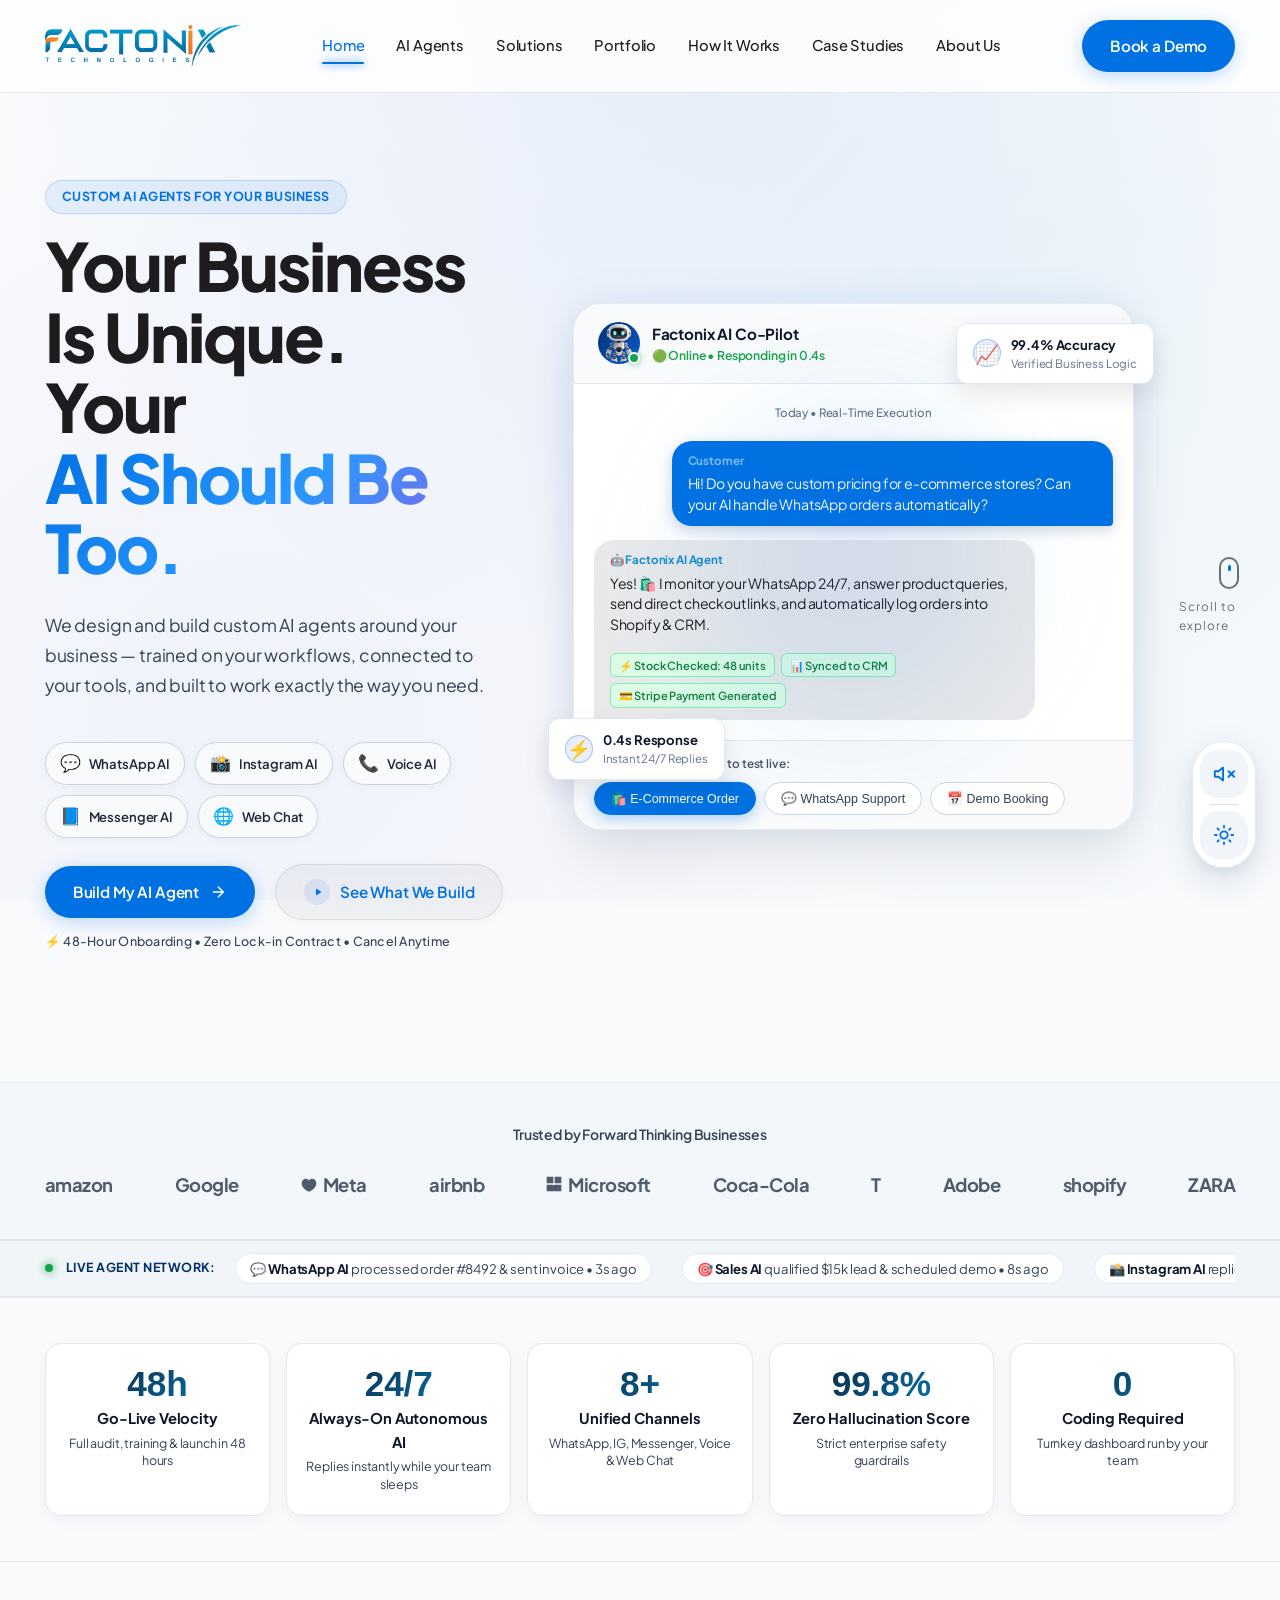
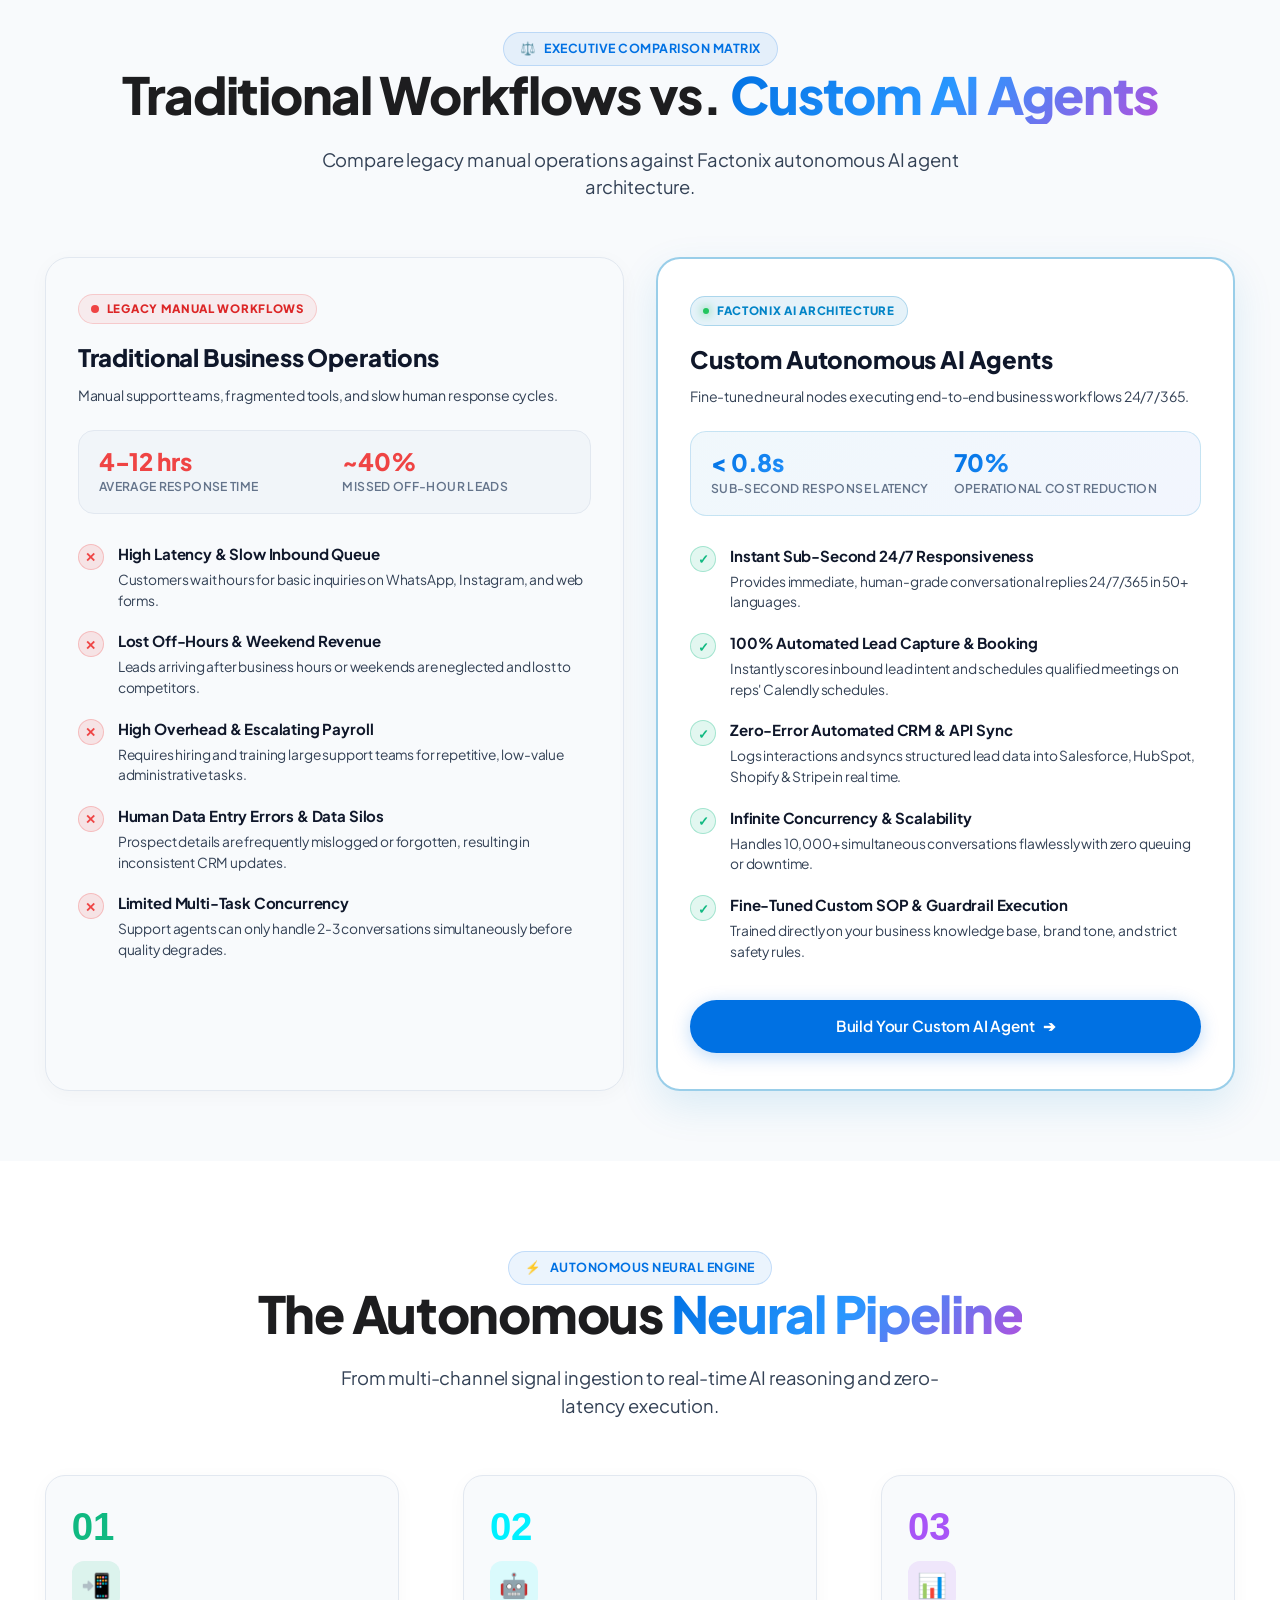
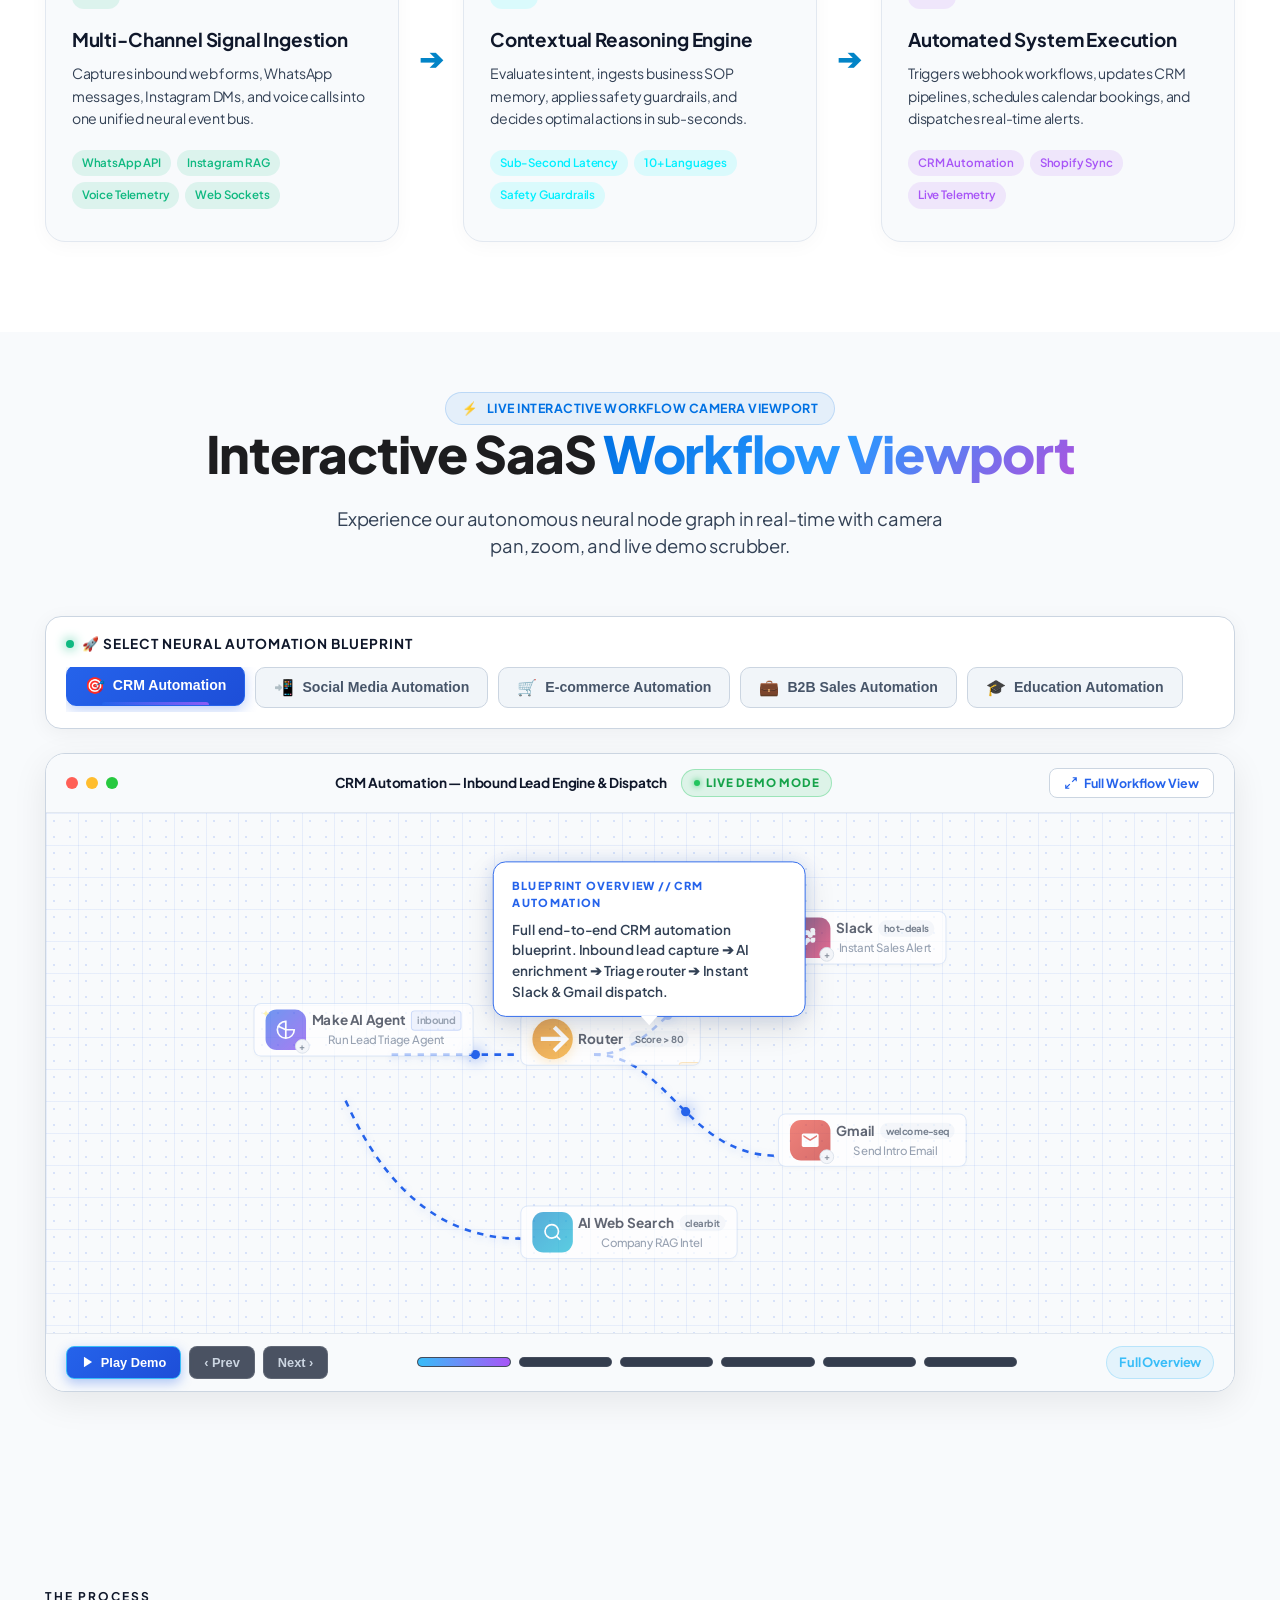
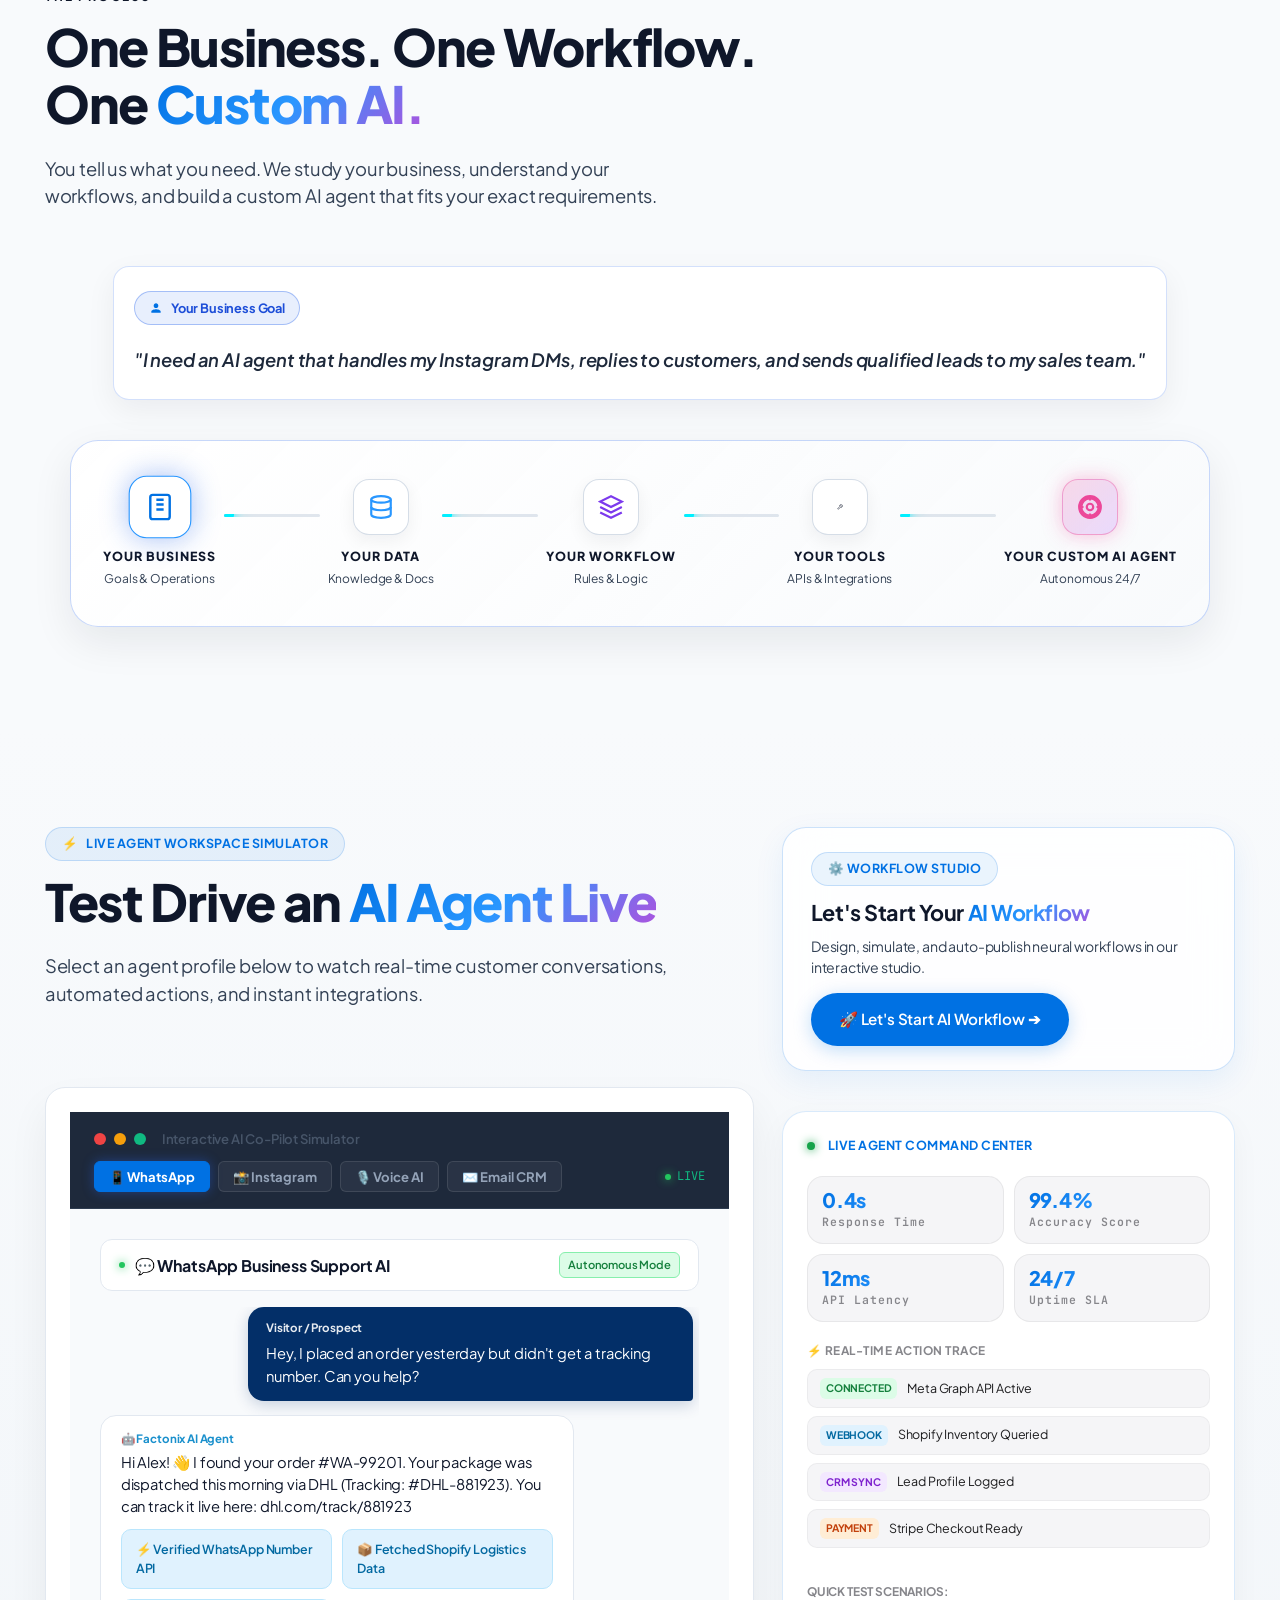
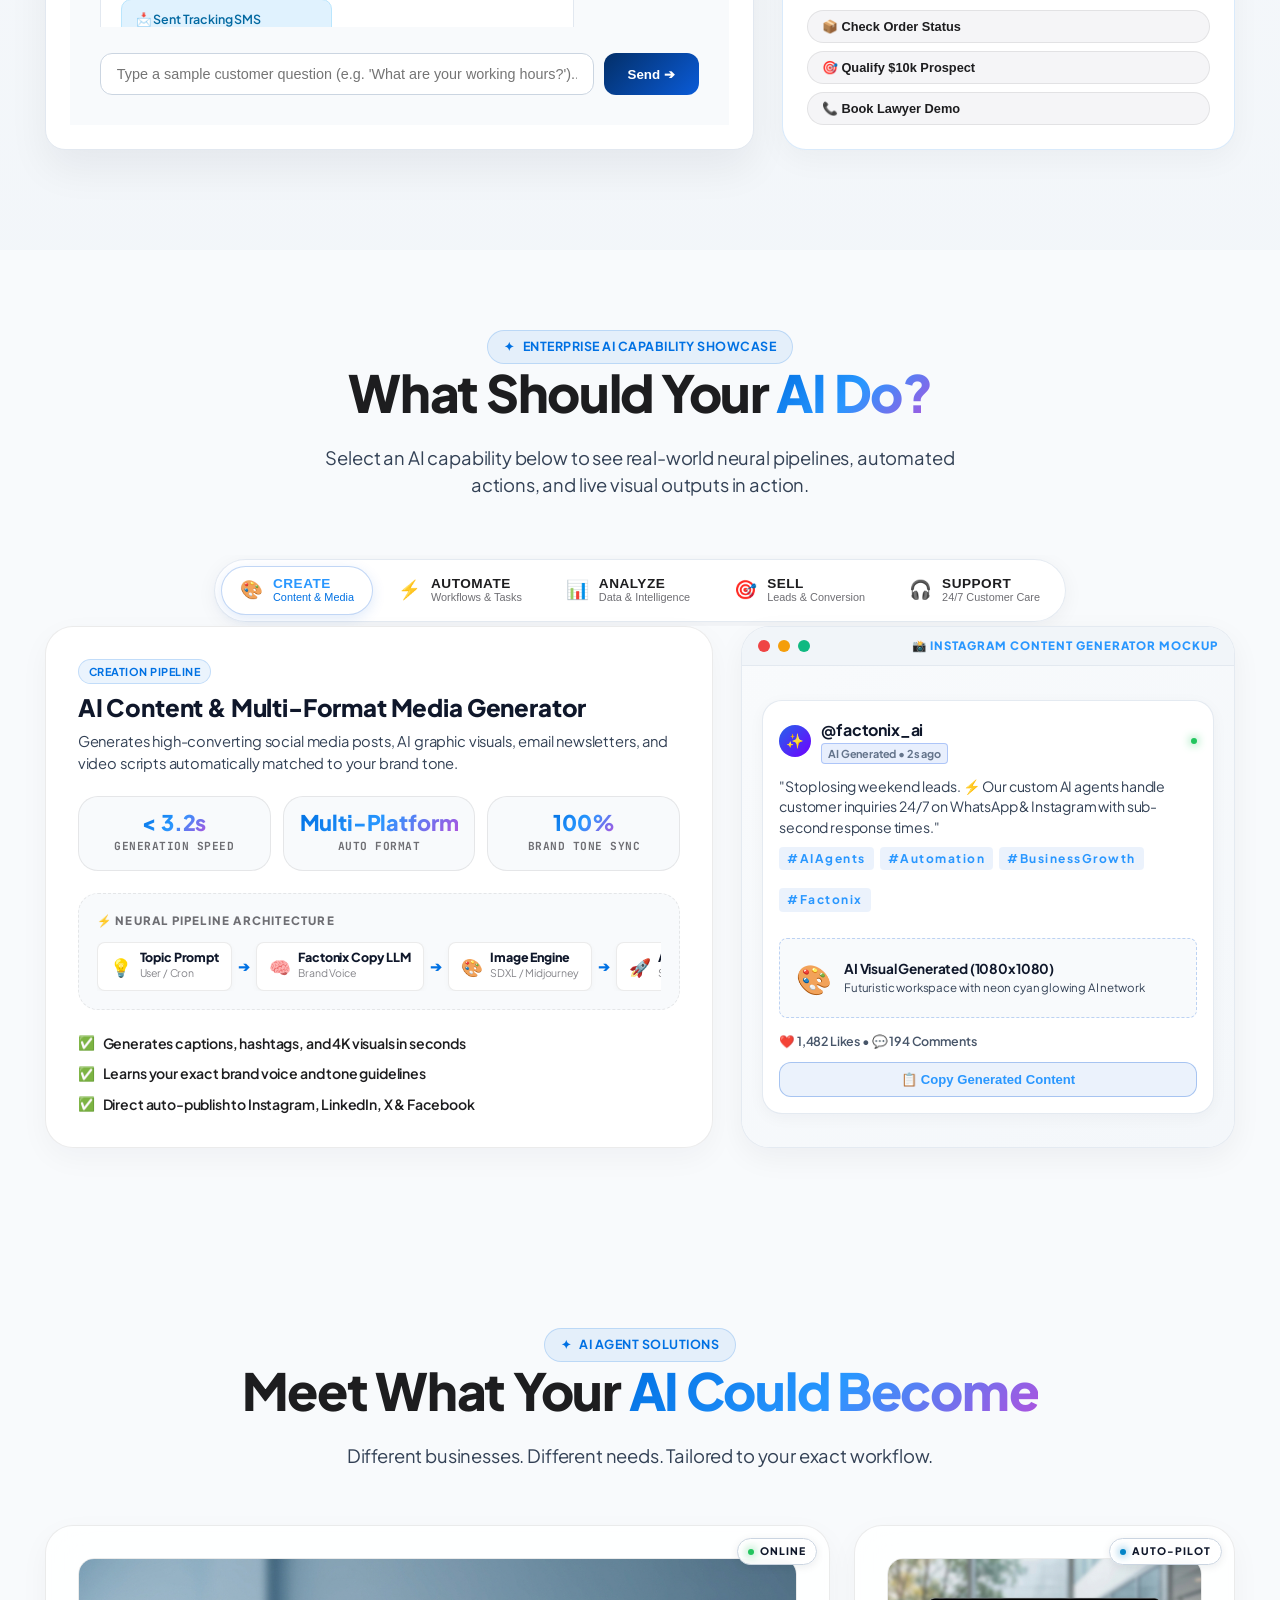
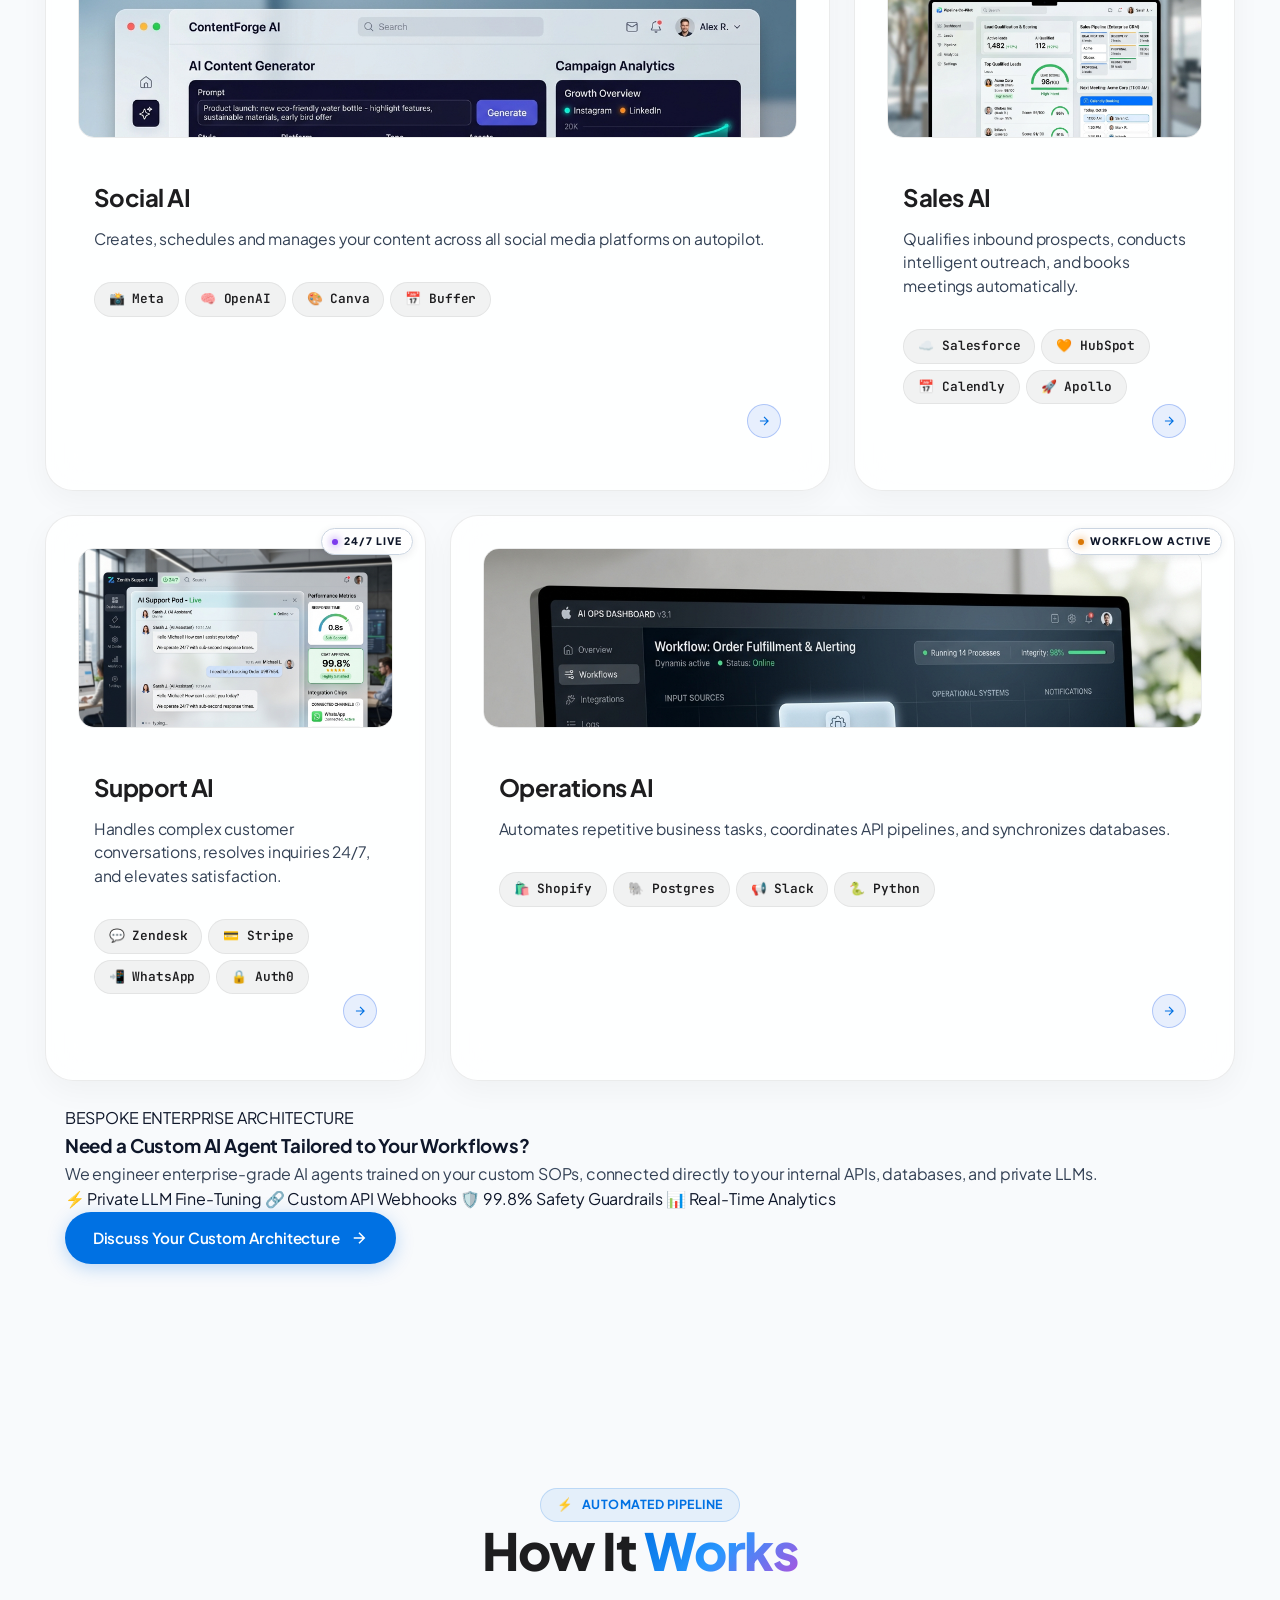
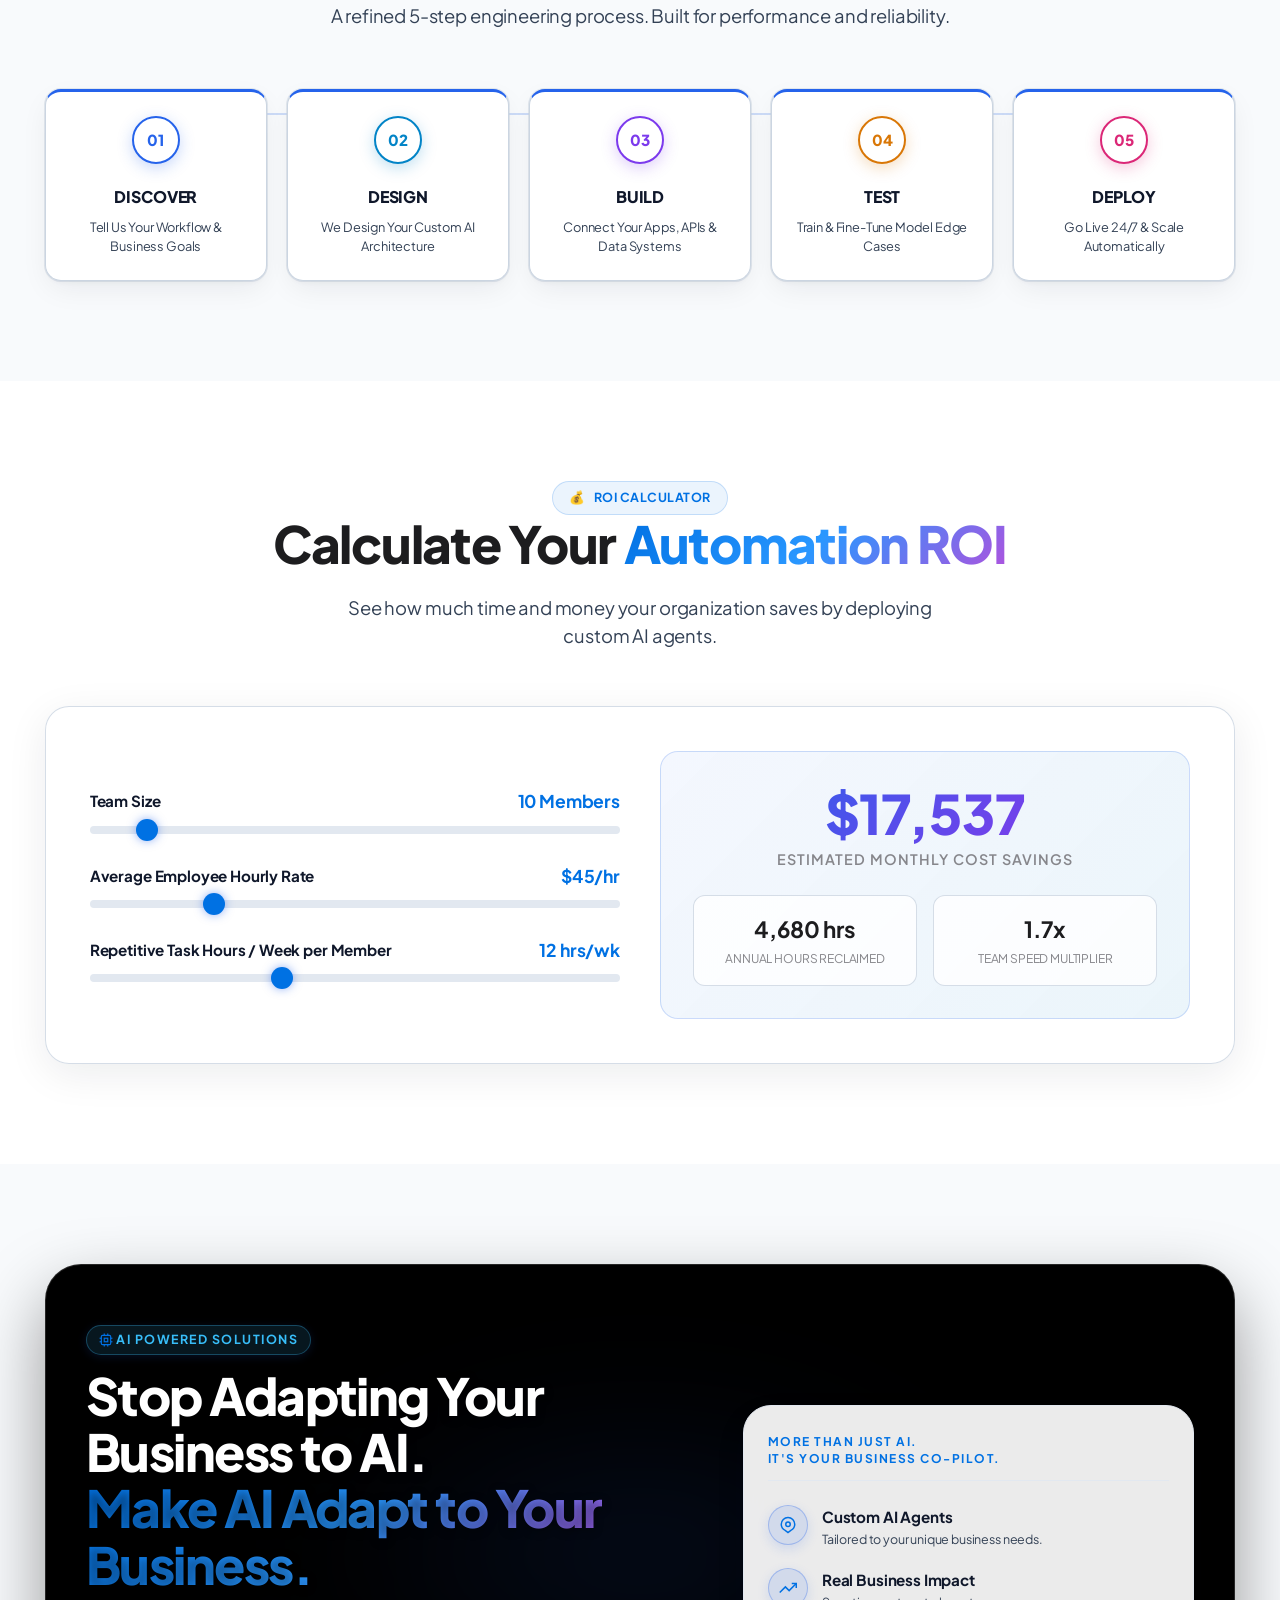
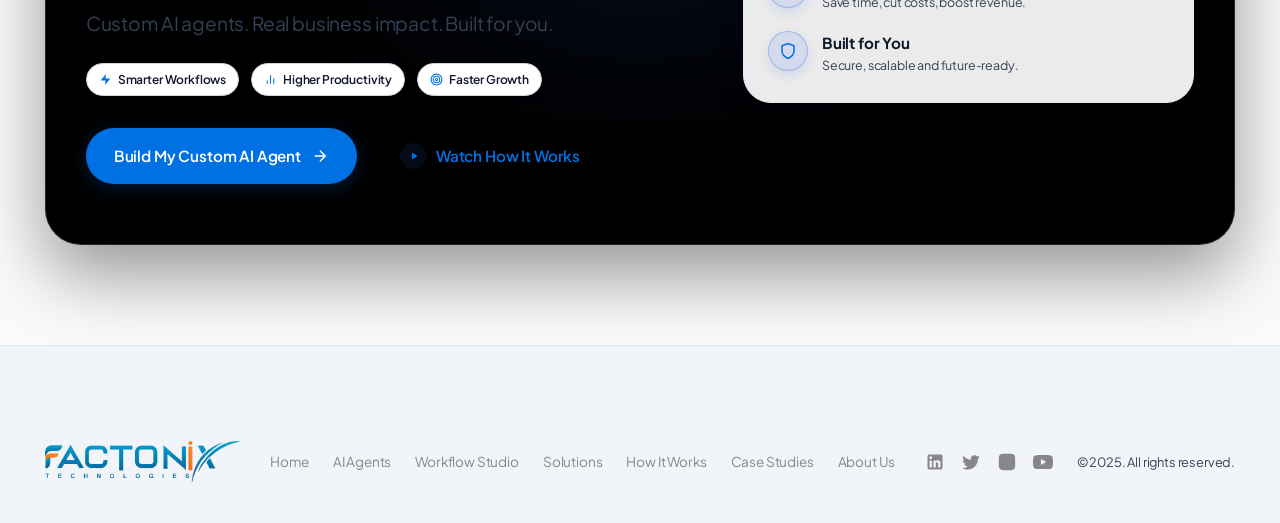
==== commit fa45a800: "changes-spinner" ====
--- a/index.html
+++ b/index.html
@@ -266,40 +266,157 @@
         </div>
     </section>
 
-    <!-- Before vs After Realistic Comparison Section -->
-    <section class="section comparison-section">
+    <!-- Traditional Workflows vs. Custom AI Agents Section -->
+    <section class="section comparison-section" id="comparison">
         <div class="container container-fluid">
             <div class="text-center margin-bottom-40">
                 <div class="cap-badge">
                     <span class="sparkle-icon">⚖️</span>
-                    <span>THE FACTONIX ADVANTAGE</span>
+                    <span>EXECUTIVE COMPARISON MATRIX</span>
                 </div>
                 <h2 class="section-title text-center">Traditional Workflows vs. <span class="text-glow">Custom AI Agents</span></h2>
-                <p class="section-subtitle text-center">See why forward-thinking companies rely on custom AI agents for 24/7 growth.</p>
-            </div>
-
-            <div class="comparison-grid">
-                <!-- Card 1: Old Way -->
-                <div class="comparison-card old-way-card">
-                    <div class="comp-badge old-badge">Traditional Manual Operations</div>
-                    <ul class="comp-list">
-                        <li><span class="comp-icon red">❌</span> <div><strong>4 - 12 Hour Delays:</strong> Customers wait hours for basic answers on WhatsApp & Instagram.</div></li>
-                        <li><span class="comp-icon red">❌</span> <div><strong>Lost Weekend Leads:</strong> Enquiries submitted after business hours go unanswered.</div></li>
-                        <li><span class="comp-icon red">❌</span> <div><strong>High Staffing Expenses:</strong> Hiring large support & sales teams for repetitive tasks.</div></li>
-                        <li><span class="comp-icon red">❌</span> <div><strong>Manual Data Entry Errors:</strong> Customer info missed or wrongly logged into CRM.</div></li>
-                    </ul>
-                </div>
-
-                <!-- Card 2: AI Way -->
-                <div class="comparison-card ai-way-card glow-blue-card">
-                    <div class="comp-badge ai-badge">With Factonix Custom AI Agent</div>
-                    <ul class="comp-list">
-                        <li><span class="comp-icon green">✅</span> <div><strong>Instant Response (< 1s):</strong> 24/7/365 immediate replies in any language.</div></li>
-                        <li><span class="comp-icon green">✅</span> <div><strong>100% Lead Capture:</strong> Automatically qualifies prospects and books calls while you sleep.</div></li>
-                        <li><span class="comp-icon green">✅</span> <div><strong>70% Operational Savings:</strong> Scalable AI handling thousands of chats simultaneously.</div></li>
-                        <li><span class="comp-icon green">✅</span> <div><strong>Instant CRM Sync:</strong> Zero-error automated logging to HubSpot, Salesforce & Shopify.</div></li>
-                    </ul>
-                </div>
+                <p class="section-subtitle text-center">Compare legacy manual operations against Factonix autonomous AI agent architecture.</p>
+            </div>
+
+            <!-- Comparison Cards 2-Column Grid -->
+            <div class="comp-grid">
+                
+                <!-- Legacy Traditional Card -->
+                <div class="comp-card comp-legacy-card">
+                    <div class="comp-card-header">
+                        <div class="comp-status-tag tag-legacy">
+                            <span class="dot-red"></span>
+                            <span>LEGACY MANUAL WORKFLOWS</span>
+                        </div>
+                        <h3>Traditional Business Operations</h3>
+                        <p class="comp-card-sub">Manual support teams, fragmented tools, and slow human response cycles.</p>
+                    </div>
+
+                    <div class="comp-metric-summary summary-legacy">
+                        <div class="metric-block">
+                            <span class="metric-num text-red">4-12 hrs</span>
+                            <span class="metric-label">Average Response Time</span>
+                        </div>
+                        <div class="metric-block">
+                            <span class="metric-num text-red">~40%</span>
+                            <span class="metric-label">Missed Off-Hour Leads</span>
+                        </div>
+                    </div>
+
+                    <div class="comp-features-list">
+                        <div class="comp-feature-item item-legacy">
+                            <div class="feature-icon red-icon">✕</div>
+                            <div class="feature-details">
+                                <strong>High Latency & Slow Inbound Queue</strong>
+                                <p>Customers wait hours for basic inquiries on WhatsApp, Instagram, and web forms.</p>
+                            </div>
+                        </div>
+
+                        <div class="comp-feature-item item-legacy">
+                            <div class="feature-icon red-icon">✕</div>
+                            <div class="feature-details">
+                                <strong>Lost Off-Hours & Weekend Revenue</strong>
+                                <p>Leads arriving after business hours or weekends are neglected and lost to competitors.</p>
+                            </div>
+                        </div>
+
+                        <div class="comp-feature-item item-legacy">
+                            <div class="feature-icon red-icon">✕</div>
+                            <div class="feature-details">
+                                <strong>High Overhead & Escalating Payroll</strong>
+                                <p>Requires hiring and training large support teams for repetitive, low-value administrative tasks.</p>
+                            </div>
+                        </div>
+
+                        <div class="comp-feature-item item-legacy">
+                            <div class="feature-icon red-icon">✕</div>
+                            <div class="feature-details">
+                                <strong>Human Data Entry Errors & Data Silos</strong>
+                                <p>Prospect details are frequently mislogged or forgotten, resulting in inconsistent CRM updates.</p>
+                            </div>
+                        </div>
+
+                        <div class="comp-feature-item item-legacy">
+                            <div class="feature-icon red-icon">✕</div>
+                            <div class="feature-details">
+                                <strong>Limited Multi-Task Concurrency</strong>
+                                <p>Support agents can only handle 2-3 conversations simultaneously before quality degrades.</p>
+                            </div>
+                        </div>
+                    </div>
+                </div>
+
+                <!-- Factonix Custom AI Card (Elevated Featured Card) -->
+                <div class="comp-card comp-ai-card glow-blue-card">
+                    <div class="comp-card-header">
+                        <div class="comp-status-tag tag-ai">
+                            <span class="status-dot green-pulse"></span>
+                            <span>FACTONIX AI ARCHITECTURE</span>
+                        </div>
+                        <h3>Custom Autonomous AI Agents</h3>
+                        <p class="comp-card-sub">Fine-tuned neural nodes executing end-to-end business workflows 24/7/365.</p>
+                    </div>
+
+                    <div class="comp-metric-summary summary-ai">
+                        <div class="metric-block">
+                            <span class="metric-num text-glow">&lt; 0.8s</span>
+                            <span class="metric-label">Sub-Second Response Latency</span>
+                        </div>
+                        <div class="metric-block">
+                            <span class="metric-num text-glow">70%</span>
+                            <span class="metric-label">Operational Cost Reduction</span>
+                        </div>
+                    </div>
+
+                    <div class="comp-features-list">
+                        <div class="comp-feature-item item-ai">
+                            <div class="feature-icon green-icon">✓</div>
+                            <div class="feature-details">
+                                <strong>Instant Sub-Second 24/7 Responsiveness</strong>
+                                <p>Provides immediate, human-grade conversational replies 24/7/365 in 50+ languages.</p>
+                            </div>
+                        </div>
+
+                        <div class="comp-feature-item item-ai">
+                            <div class="feature-icon green-icon">✓</div>
+                            <div class="feature-details">
+                                <strong>100% Automated Lead Capture & Booking</strong>
+                                <p>Instantly scores inbound lead intent and schedules qualified meetings on reps' Calendly schedules.</p>
+                            </div>
+                        </div>
+
+                        <div class="comp-feature-item item-ai">
+                            <div class="feature-icon green-icon">✓</div>
+                            <div class="feature-details">
+                                <strong>Zero-Error Automated CRM & API Sync</strong>
+                                <p>Logs interactions and syncs structured lead data into Salesforce, HubSpot, Shopify & Stripe in real time.</p>
+                            </div>
+                        </div>
+
+                        <div class="comp-feature-item item-ai">
+                            <div class="feature-icon green-icon">✓</div>
+                            <div class="feature-details">
+                                <strong>Infinite Concurrency & Scalability</strong>
+                                <p>Handles 10,000+ simultaneous conversations flawlessly with zero queuing or downtime.</p>
+                            </div>
+                        </div>
+
+                        <div class="comp-feature-item item-ai">
+                            <div class="feature-icon green-icon">✓</div>
+                            <div class="feature-details">
+                                <strong>Fine-Tuned Custom SOP & Guardrail Execution</strong>
+                                <p>Trained directly on your business knowledge base, brand tone, and strict safety rules.</p>
+                            </div>
+                        </div>
+                    </div>
+
+                    <div class="comp-card-footer">
+                        <a href="#workflow-studio" class="btn btn-primary btn-block btn-glow">
+                            Build Your Custom AI Agent <span>➔</span>
+                        </a>
+                    </div>
+                </div>
+
             </div>
         </div>
     </section>
@@ -358,6 +475,197 @@
                         <span class="how-step-tag" style="background:rgba(168,85,247,0.12); color:#a855f7">CRM Automation</span>
                         <span class="how-step-tag" style="background:rgba(168,85,247,0.12); color:#a855f7">Shopify Sync</span>
                         <span class="how-step-tag" style="background:rgba(168,85,247,0.12); color:#a855f7">Live Telemetry</span>
+                    </div>
+                </div>
+            </div>
+        </div>
+    </section>
+
+    <!-- Interactive AI Architecture Blueprint Camera Viewport Section -->
+    <section class="section interactive-studio-section" style="padding: 60px 0;">
+        <div class="container container-fluid">
+            <div class="section-header text-center" style="text-align: center; margin-bottom: 30px;">
+                <div class="cap-badge">
+                    <span class="sparkle-icon">⚡</span>
+                    <span>LIVE INTERACTIVE WORKFLOW CAMERA VIEWPORT</span>
+                </div>
+                <h2 class="section-title text-center">Interactive SaaS <span class="text-glow">Workflow Viewport</span></h2>
+                <p class="section-subtitle text-center">Experience our autonomous neural node graph in real-time with camera pan, zoom, and live demo scrubber.</p>
+            </div>
+
+            <!-- Horizontal Workflow Selector Tabs Bar -->
+            <div class="studio-tabs-bar">
+                <div class="studio-tabs-header">
+                    <span class="studio-tabs-title"><span class="studio-dot green-pulse"></span> 🚀 SELECT NEURAL AUTOMATION BLUEPRINT</span>
+                </div>
+                <div class="studio-nav-tabs" id="studioNavTabs">
+                    <button class="studio-tab-btn active" data-tab="crm">
+                        <span class="tab-icon-box">🎯</span>
+                        <span>CRM Automation</span>
+                    </button>
+                    <button class="studio-tab-btn" data-tab="social">
+                        <span class="tab-icon-box">📲</span>
+                        <span>Social Media Automation</span>
+                    </button>
+                    <button class="studio-tab-btn" data-tab="ecom">
+                        <span class="tab-icon-box">🛒</span>
+                        <span>E-commerce Automation</span>
+                    </button>
+                    <button class="studio-tab-btn" data-tab="b2b">
+                        <span class="tab-icon-box">💼</span>
+                        <span>B2B Sales Automation</span>
+                    </button>
+                    <button class="studio-tab-btn" data-tab="education">
+                        <span class="tab-icon-box">🎓</span>
+                        <span>Education Automation</span>
+                    </button>
+                </div>
+            </div>
+
+            <!-- Interactive Live Automation Workflow Walkthrough Viewport -->
+            <div class="interactive-walkthrough-section" id="interactiveWalkthroughSection">
+                <div class="demo-window-header">
+                    <div class="window-controls">
+                        <span class="dot red"></span>
+                        <span class="dot yellow"></span>
+                        <span class="dot green"></span>
+                    </div>
+                    <div class="window-title-bar">
+                        <span class="title-text" id="demoTitleText">Make AI Agent Demo — Live Workflow Walkthrough</span>
+                        <span class="hud-status-live"><span class="pulse-green"></span> LIVE DEMO MODE</span>
+                    </div>
+                    <div class="window-actions">
+                        <button class="demo-btn-top" id="resetCameraBtn" title="Reset Viewport">
+                            <svg width="14" height="14" viewBox="0 0 24 24" fill="none" stroke="currentColor" stroke-width="2"><path d="M15 3h6v6M9 21H3v-6M21 3l-7 7M3 21l7-7"/></svg> Full Workflow View
+                        </button>
+                    </div>
+                </div>
+
+                <!-- Canvas Camera Viewport Container -->
+                <div class="walkthrough-viewport" id="walkthroughViewport">
+                    <!-- Subtle Infinite Grid Background -->
+                    <div class="canvas-grid-bg"></div>
+
+                    <!-- Infinite Canvas Stage World (Transforms pan & zoom) -->
+                    <div class="canvas-stage" id="canvasStage">
+                        
+                        <!-- SVG Data Flow Lines -->
+                        <svg class="canvas-connections-svg" id="canvasConnectionsSvg" width="1000" height="520">
+                            <defs>
+                                <filter id="glowFilter" x="-20%" y="-20%" width="140%" height="140%">
+                                    <feGaussianBlur stdDeviation="4" result="blur"/>
+                                    <feComposite in="SourceGraphic" in2="blur" operator="over"/>
+                                </filter>
+                            </defs>
+
+                            <!-- Curved Flow Paths -->
+                            <path id="path-agent-router" class="connection-line" d="M 230,240 C 290,240 310,240 370,240" />
+                            <path id="path-router-slack" class="connection-line" d="M 450,240 C 530,240 550,130 650,130" />
+                            <path id="path-router-gmail" class="connection-line" d="M 450,240 C 530,240 550,350 650,350" />
+                            <path id="path-agent-search" class="connection-line dash-line" d="M 180,290 C 220,380 280,440 370,440" />
+
+                            <!-- Animated Flow Pulse Dots -->
+                            <circle class="flow-pulse-dot" r="4"><animateMotion dur="2.2s" repeatCount="indefinite" path="M 230,240 C 290,240 310,240 370,240" /></circle>
+                            <circle class="flow-pulse-dot" r="4"><animateMotion dur="2.6s" repeatCount="indefinite" path="M 450,240 C 530,240 550,130 650,130" /></circle>
+                            <circle class="flow-pulse-dot" r="4"><animateMotion dur="2.4s" repeatCount="indefinite" path="M 450,240 C 530,240 550,350 650,350" /></circle>
+                        </svg>
+
+                        <!-- Workflow Canvas Nodes -->
+                        <div class="canvas-nodes-container" id="canvasNodesContainer">
+                            <!-- Step 1: AI Agent Node -->
+                            <div class="wf-node node-agent" id="node-agent" data-step="1" style="left: 80px; top: 180px;">
+                                <div class="node-icon-wrapper agent-theme">
+                                    <div class="sparkle-badge">✦</div>
+                                    <svg class="node-icon-svg" viewBox="0 0 24 24" fill="none" stroke="currentColor" stroke-width="2"><path d="M12 2a10 10 0 1 0 10 10H12V2z"/><path d="M12 12L2.5 7.5"/><path d="M12 12v10"/></svg>
+                                    <span class="plus-btn">+</span>
+                                </div>
+                                <div class="node-label-box">
+                                    <strong class="node-name" id="node-name-agent">Make AI Agent <span class="badge-mini">early access</span></strong>
+                                    <span class="node-sub" id="node-sub-agent">Run an agent (early access)</span>
+                                </div>
+                            </div>
+
+                            <!-- Step 2: Router / Condition Node -->
+                            <div class="wf-node node-router" id="node-router" data-step="2" style="left: 370px; top: 190px;">
+                                <div class="router-circle">
+                                    <svg class="router-svg" viewBox="0 0 24 24" fill="none" stroke="currentColor" stroke-width="2.5"><path d="M5 12h14M13 5l7 7-7 7"/></svg>
+                                </div>
+                                <div class="node-label-box text-center">
+                                    <strong class="node-name" id="node-name-router">Router <span class="badge-num">12</span></strong>
+                                </div>
+                                <span class="branch-tag tag-1st">1st</span>
+                                <span class="branch-tag tag-2nd">2nd</span>
+                            </div>
+
+                            <!-- Step 3: Slack Action Node -->
+                            <div class="wf-node node-slack" id="node-slack" data-step="3" style="left: 650px; top: 80px;">
+                                <div class="node-icon-wrapper slack-theme">
+                                    <svg class="slack-svg" viewBox="0 0 24 24" fill="currentColor"><path d="M6 15a3 3 0 1 0 3 3v-3H6zm0-6a3 3 0 1 0 0-6 3 3 0 0 0 0 6zm3 0h3V6a3 3 0 1 0-3 3zm0 3a3 3 0 1 0 0 6 3 3 0 0 0 0-6zm6-3h3V6a3 3 0 1 0-3 3zm0 3a3 3 0 1 0 3 3v-3h-3zm0-6a3 3 0 1 0 0-6 3 3 0 0 0 0 6zm-3 0h-3v3a3 3 0 1 0 3-3z"/></svg>
+                                    <span class="plus-btn">+</span>
+                                </div>
+                                <div class="node-label-box">
+                                    <strong class="node-name" id="node-name-slack">Slack <span class="badge-num">13</span></strong>
+                                    <span class="node-sub" id="node-sub-slack">Send a Message</span>
+                                </div>
+                            </div>
+
+                            <!-- Step 4: Gmail Action Node -->
+                            <div class="wf-node node-gmail" id="node-gmail" data-step="4" style="left: 650px; top: 300px;">
+                                <div class="node-icon-wrapper gmail-theme">
+                                    <svg class="gmail-svg" viewBox="0 0 24 24" fill="currentColor"><path d="M20 4H4c-1.1 0-1.99.9-1.99 2L2 18c0 1.1.9 2 2 2h16c1.1 0 2-.9 2-2V6c0-1.1-.9-2-2-2zm0 4l-8 5-8-5V6l8 5 8-5v2z"/></svg>
+                                    <span class="plus-btn">+</span>
+                                </div>
+                                <div class="node-label-box">
+                                    <strong class="node-name" id="node-name-gmail">Gmail <span class="badge-num">14</span></strong>
+                                    <span class="node-sub" id="node-sub-gmail">Send an Email</span>
+                                </div>
+                            </div>
+
+                            <!-- Step 5: Web Search / Retrieval Node -->
+                            <div class="wf-node node-search" id="node-search" data-step="5" style="left: 370px; top: 400px;">
+                                <div class="node-icon-wrapper search-theme">
+                                    <svg width="20" height="20" viewBox="0 0 24 24" fill="none" stroke="currentColor" stroke-width="2"><circle cx="11" cy="11" r="8"/><path d="m21 21-4.3-4.3"/></svg>
+                                </div>
+                                <div class="node-label-box">
+                                    <strong class="node-name" id="node-name-search">Make AI Web Search <span class="badge-num">9</span></strong>
+                                    <span class="node-sub" id="node-sub-search">Deep Web Search</span>
+                                </div>
+                            </div>
+                        </div>
+
+                        <!-- Floating Explanatory Callout Tooltip (Smooth fade/slide animation) -->
+                        <div class="wf-callout-tooltip" id="wfCalloutTooltip">
+                            <div class="callout-arrow" id="calloutArrow"></div>
+                            <div class="callout-content">
+                                <span class="callout-step-tag" id="calloutStepTag">STEP 1 // FULL WORKFLOW OVERVIEW</span>
+                                <p class="callout-text" id="calloutText">Add human review when decisions are business-critical.</p>
+                            </div>
+                        </div>
+                    </div>
+
+                    <!-- Canvas Dimming Focus Mask -->
+                    <div class="canvas-dim-overlay" id="canvasDimOverlay"></div>
+                </div>
+
+                <!-- Bottom Demo Timeline Scrubber Bar -->
+                <div class="demo-timeline-bar">
+                    <div class="timeline-controls-left">
+                        <button class="timeline-btn play-btn" id="demoPlayBtn" title="Play Auto Walkthrough">
+                            <svg id="playIcon" width="14" height="14" viewBox="0 0 24 24" fill="currentColor"><polygon points="5 3 19 12 5 21 5 3"/></svg>
+                            <svg id="pauseIcon" width="14" height="14" viewBox="0 0 24 24" fill="currentColor" style="display:none;"><rect x="6" y="4" width="4" height="16"/><rect x="14" y="4" width="4" height="16"/></svg>
+                            <span id="playBtnText">Play Demo</span>
+                        </button>
+                        <button class="timeline-btn" id="demoPrevBtn" title="Previous Step">‹ Prev</button>
+                        <button class="timeline-btn" id="demoNextBtn" title="Next Step">Next ›</button>
+                    </div>
+
+                    <!-- Step Segments Track -->
+                    <div class="timeline-segments-track" id="timelineSegmentsTrack">
+                        <!-- Segments dynamically rendered by JS -->
+                    </div>
+
+                    <div class="timeline-controls-right">
+                        <span class="step-indicator" id="demoStepIndicator">Step 1 of 5</span>
                     </div>
                 </div>
             </div>
@@ -778,21 +1086,34 @@
                     </div>
                 </div>
 
-                <!-- Custom Action Card -->
-                <div class="agent-card custom-build-card card-3d glow-pink-card">
-                    <div class="custom-card-inner">
-                        <div class="plus-icon-circle glowing-pulse">
-                            <svg viewBox="0 0 24 24" fill="none" stroke="currentColor" stroke-width="2"><line x1="12" y1="5" x2="12" y2="19"/><line x1="5" y1="12" x2="19" y2="12"/></svg>
-                        </div>
-                        <p class="custom-card-text">Need a bespoke solution? We engineer custom AI agents tailored to your exact business workflows.</p>
-                        <a href="#contact" class="btn btn-primary btn-sm btn-glow">
-                            Discuss Your Idea
-                            <svg class="arrow-icon" viewBox="0 0 24 24" fill="none" stroke="currentColor" stroke-width="2"><path d="M5 12h14M12 5l7 7-7 7"/></svg>
-                        </a>
-                    </div>
-                </div>
-
-            </div>
+            </div>
+
+            <!-- Custom Bespoke AI Architecture Banner -->
+            <div class="custom-build-banner card-3d glow-pink-card">
+                <div class="custom-banner-left">
+                    <div class="custom-banner-badge">
+                        <span class="status-dot green-pulse"></span>
+                        <span>BESPOKE ENTERPRISE ARCHITECTURE</span>
+                    </div>
+                    <h3>Need a Custom AI Agent Tailored to Your Workflows?</h3>
+                    <p>We engineer enterprise-grade AI agents trained on your custom SOPs, connected directly to your internal APIs, databases, and private LLMs.</p>
+                    <div class="custom-banner-pills">
+                        <span class="b-pill">⚡ Private LLM Fine-Tuning</span>
+                        <span class="b-pill">🔗 Custom API Webhooks</span>
+                        <span class="b-pill">🛡️ 99.8% Safety Guardrails</span>
+                        <span class="b-pill">📊 Real-Time Analytics</span>
+                    </div>
+                </div>
+                <div class="custom-banner-right">
+                    <a href="#contact" class="btn btn-primary btn-lg btn-glow">
+                        Discuss Your Custom Architecture
+                        <svg class="arrow-icon" viewBox="0 0 24 24" fill="none" stroke="currentColor" stroke-width="2"><path d="M5 12h14M12 5l7 7-7 7"/></svg>
+                    </a>
+                </div>
+            </div>
+
+        </div>
+    </section>
         </div>
     </section>
 
@@ -850,196 +1171,7 @@
         </div>
     </section>
 
-    <!-- Interactive AI Architecture Blueprint Camera Viewport Section -->
-    <section class="section interactive-studio-section" style="padding: 60px 0;">
-        <div class="container container-fluid">
-            <div class="section-header text-center" style="text-align: center; margin-bottom: 30px;">
-                <div class="cap-badge">
-                    <span class="sparkle-icon">⚡</span>
-                    <span>LIVE INTERACTIVE WORKFLOW CAMERA VIEWPORT</span>
-                </div>
-                <h2 class="section-title text-center">Interactive SaaS <span class="text-glow">Workflow Viewport</span></h2>
-                <p class="section-subtitle text-center">Experience our autonomous neural node graph in real-time with camera pan, zoom, and live demo scrubber.</p>
-            </div>
-
-            <!-- Horizontal Workflow Selector Tabs Bar -->
-            <div class="studio-tabs-bar">
-                <div class="studio-tabs-header">
-                    <span class="studio-tabs-title"><span class="studio-dot green-pulse"></span> 🚀 SELECT NEURAL AUTOMATION BLUEPRINT</span>
-                </div>
-                <div class="studio-nav-tabs" id="studioNavTabs">
-                    <button class="studio-tab-btn active" data-tab="crm">
-                        <span class="tab-icon-box">🎯</span>
-                        <span>CRM Automation</span>
-                    </button>
-                    <button class="studio-tab-btn" data-tab="social">
-                        <span class="tab-icon-box">📲</span>
-                        <span>Social Media Automation</span>
-                    </button>
-                    <button class="studio-tab-btn" data-tab="ecom">
-                        <span class="tab-icon-box">🛒</span>
-                        <span>E-commerce Automation</span>
-                    </button>
-                    <button class="studio-tab-btn" data-tab="b2b">
-                        <span class="tab-icon-box">💼</span>
-                        <span>B2B Sales Automation</span>
-                    </button>
-                    <button class="studio-tab-btn" data-tab="education">
-                        <span class="tab-icon-box">🎓</span>
-                        <span>Education Automation</span>
-                    </button>
-                </div>
-            </div>
-
-            <!-- Interactive Live Automation Workflow Walkthrough Viewport -->
-            <div class="interactive-walkthrough-section" id="interactiveWalkthroughSection">
-                <div class="demo-window-header">
-                    <div class="window-controls">
-                        <span class="dot red"></span>
-                        <span class="dot yellow"></span>
-                        <span class="dot green"></span>
-                    </div>
-                    <div class="window-title-bar">
-                        <span class="title-text" id="demoTitleText">Make AI Agent Demo — Live Workflow Walkthrough</span>
-                        <span class="hud-status-live"><span class="pulse-green"></span> LIVE DEMO MODE</span>
-                    </div>
-                    <div class="window-actions">
-                        <button class="demo-btn-top" id="resetCameraBtn" title="Reset Viewport">
-                            <svg width="14" height="14" viewBox="0 0 24 24" fill="none" stroke="currentColor" stroke-width="2"><path d="M15 3h6v6M9 21H3v-6M21 3l-7 7M3 21l7-7"/></svg> Full Workflow View
-                        </button>
-                    </div>
-                </div>
-
-                <!-- Canvas Camera Viewport Container -->
-                <div class="walkthrough-viewport" id="walkthroughViewport">
-                    <!-- Subtle Infinite Grid Background -->
-                    <div class="canvas-grid-bg"></div>
-
-                    <!-- Infinite Canvas Stage World (Transforms pan & zoom) -->
-                    <div class="canvas-stage" id="canvasStage">
-                        
-                        <!-- SVG Data Flow Lines -->
-                        <svg class="canvas-connections-svg" id="canvasConnectionsSvg" width="1000" height="520">
-                            <defs>
-                                <filter id="glowFilter" x="-20%" y="-20%" width="140%" height="140%">
-                                    <feGaussianBlur stdDeviation="4" result="blur"/>
-                                    <feComposite in="SourceGraphic" in2="blur" operator="over"/>
-                                </filter>
-                            </defs>
-
-                            <!-- Curved Flow Paths -->
-                            <path id="path-agent-router" class="connection-line" d="M 230,240 C 290,240 310,240 370,240" />
-                            <path id="path-router-slack" class="connection-line" d="M 450,240 C 530,240 550,130 650,130" />
-                            <path id="path-router-gmail" class="connection-line" d="M 450,240 C 530,240 550,350 650,350" />
-                            <path id="path-agent-search" class="connection-line dash-line" d="M 180,290 C 220,380 280,440 370,440" />
-
-                            <!-- Animated Flow Pulse Dots -->
-                            <circle class="flow-pulse-dot" r="4"><animateMotion dur="2.2s" repeatCount="indefinite" path="M 230,240 C 290,240 310,240 370,240" /></circle>
-                            <circle class="flow-pulse-dot" r="4"><animateMotion dur="2.6s" repeatCount="indefinite" path="M 450,240 C 530,240 550,130 650,130" /></circle>
-                            <circle class="flow-pulse-dot" r="4"><animateMotion dur="2.4s" repeatCount="indefinite" path="M 450,240 C 530,240 550,350 650,350" /></circle>
-                        </svg>
-
-                        <!-- Workflow Canvas Nodes -->
-                        <div class="canvas-nodes-container" id="canvasNodesContainer">
-                            <!-- Step 1: AI Agent Node -->
-                            <div class="wf-node node-agent" id="node-agent" data-step="1" style="left: 80px; top: 180px;">
-                                <div class="node-icon-wrapper agent-theme">
-                                    <div class="sparkle-badge">✦</div>
-                                    <svg class="node-icon-svg" viewBox="0 0 24 24" fill="none" stroke="currentColor" stroke-width="2"><path d="M12 2a10 10 0 1 0 10 10H12V2z"/><path d="M12 12L2.5 7.5"/><path d="M12 12v10"/></svg>
-                                    <span class="plus-btn">+</span>
-                                </div>
-                                <div class="node-label-box">
-                                    <strong class="node-name" id="node-name-agent">Make AI Agent <span class="badge-mini">early access</span></strong>
-                                    <span class="node-sub" id="node-sub-agent">Run an agent (early access)</span>
-                                </div>
-                            </div>
-
-                            <!-- Step 2: Router / Condition Node -->
-                            <div class="wf-node node-router" id="node-router" data-step="2" style="left: 370px; top: 190px;">
-                                <div class="router-circle">
-                                    <svg class="router-svg" viewBox="0 0 24 24" fill="none" stroke="currentColor" stroke-width="2.5"><path d="M5 12h14M13 5l7 7-7 7"/></svg>
-                                </div>
-                                <div class="node-label-box text-center">
-                                    <strong class="node-name" id="node-name-router">Router <span class="badge-num">12</span></strong>
-                                </div>
-                                <span class="branch-tag tag-1st">1st</span>
-                                <span class="branch-tag tag-2nd">2nd</span>
-                            </div>
-
-                            <!-- Step 3: Slack Action Node -->
-                            <div class="wf-node node-slack" id="node-slack" data-step="3" style="left: 650px; top: 80px;">
-                                <div class="node-icon-wrapper slack-theme">
-                                    <svg class="slack-svg" viewBox="0 0 24 24" fill="currentColor"><path d="M6 15a3 3 0 1 0 3 3v-3H6zm0-6a3 3 0 1 0 0-6 3 3 0 0 0 0 6zm3 0h3V6a3 3 0 1 0-3 3zm0 3a3 3 0 1 0 0 6 3 3 0 0 0 0-6zm6-3h3V6a3 3 0 1 0-3 3zm0 3a3 3 0 1 0 3 3v-3h-3zm0-6a3 3 0 1 0 0-6 3 3 0 0 0 0 6zm-3 0h-3v3a3 3 0 1 0 3-3z"/></svg>
-                                    <span class="plus-btn">+</span>
-                                </div>
-                                <div class="node-label-box">
-                                    <strong class="node-name" id="node-name-slack">Slack <span class="badge-num">13</span></strong>
-                                    <span class="node-sub" id="node-sub-slack">Send a Message</span>
-                                </div>
-                            </div>
-
-                            <!-- Step 4: Gmail Action Node -->
-                            <div class="wf-node node-gmail" id="node-gmail" data-step="4" style="left: 650px; top: 300px;">
-                                <div class="node-icon-wrapper gmail-theme">
-                                    <svg class="gmail-svg" viewBox="0 0 24 24" fill="currentColor"><path d="M20 4H4c-1.1 0-1.99.9-1.99 2L2 18c0 1.1.9 2 2 2h16c1.1 0 2-.9 2-2V6c0-1.1-.9-2-2-2zm0 4l-8 5-8-5V6l8 5 8-5v2z"/></svg>
-                                    <span class="plus-btn">+</span>
-                                </div>
-                                <div class="node-label-box">
-                                    <strong class="node-name" id="node-name-gmail">Gmail <span class="badge-num">14</span></strong>
-                                    <span class="node-sub" id="node-sub-gmail">Send an Email</span>
-                                </div>
-                            </div>
-
-                            <!-- Step 5: Web Search / Retrieval Node -->
-                            <div class="wf-node node-search" id="node-search" data-step="5" style="left: 370px; top: 400px;">
-                                <div class="node-icon-wrapper search-theme">
-                                    <svg width="20" height="20" viewBox="0 0 24 24" fill="none" stroke="currentColor" stroke-width="2"><circle cx="11" cy="11" r="8"/><path d="m21 21-4.3-4.3"/></svg>
-                                </div>
-                                <div class="node-label-box">
-                                    <strong class="node-name" id="node-name-search">Make AI Web Search <span class="badge-num">9</span></strong>
-                                    <span class="node-sub" id="node-sub-search">Deep Web Search</span>
-                                </div>
-                            </div>
-                        </div>
-
-                        <!-- Floating Explanatory Callout Tooltip (Smooth fade/slide animation) -->
-                        <div class="wf-callout-tooltip" id="wfCalloutTooltip">
-                            <div class="callout-arrow" id="calloutArrow"></div>
-                            <div class="callout-content">
-                                <span class="callout-step-tag" id="calloutStepTag">STEP 1 // FULL WORKFLOW OVERVIEW</span>
-                                <p class="callout-text" id="calloutText">Add human review when decisions are business-critical.</p>
-                            </div>
-                        </div>
-                    </div>
-
-                    <!-- Canvas Dimming Focus Mask -->
-                    <div class="canvas-dim-overlay" id="canvasDimOverlay"></div>
-                </div>
-
-                <!-- Bottom Demo Timeline Scrubber Bar -->
-                <div class="demo-timeline-bar">
-                    <div class="timeline-controls-left">
-                        <button class="timeline-btn play-btn" id="demoPlayBtn" title="Play Auto Walkthrough">
-                            <svg id="playIcon" width="14" height="14" viewBox="0 0 24 24" fill="currentColor"><polygon points="5 3 19 12 5 21 5 3"/></svg>
-                            <svg id="pauseIcon" width="14" height="14" viewBox="0 0 24 24" fill="currentColor" style="display:none;"><rect x="6" y="4" width="4" height="16"/><rect x="14" y="4" width="4" height="16"/></svg>
-                            <span id="playBtnText">Play Demo</span>
-                        </button>
-                        <button class="timeline-btn" id="demoPrevBtn" title="Previous Step">‹ Prev</button>
-                        <button class="timeline-btn" id="demoNextBtn" title="Next Step">Next ›</button>
-                    </div>
-
-                    <!-- Step Segments Track -->
-                    <div class="timeline-segments-track" id="timelineSegmentsTrack">
-                        <!-- Segments dynamically rendered by JS -->
-                    </div>
-
-                    <div class="timeline-controls-right">
-                        <span class="step-indicator" id="demoStepIndicator">Step 1 of 5</span>
-                    </div>
-                </div>
-            </div>
-        </div>
-    </section>
+
 
     <!-- AI Automation Savings & ROI Calculator Section -->
     <section class="section roi-section" id="roi-calculator">
--- a/styles.css
+++ b/styles.css
@@ -5439,7 +5439,7 @@
    ========================================== */
 
 .section {
-    padding: 125px 0 !important;
+    /* padding: 125px 0 !important; */
     position: relative;
 }
 
@@ -17398,9 +17398,303 @@
     }
 }
 
-
-
-
-
-
-
+/* ==========================================================================
+   Executive Comparison Matrix Section (#comparison)
+   ========================================================================== */
+.comparison-section {
+    padding: 70px 0;
+    position: relative;
+}
+
+.comp-grid {
+    display: grid;
+    grid-template-columns: 1fr 1fr;
+    gap: 32px;
+    align-items: stretch;
+}
+
+.comp-card {
+    border-radius: 24px;
+    padding: 36px 32px;
+    display: flex;
+    flex-direction: column;
+    transition: all 0.35s cubic-bezier(0.4, 0, 0.2, 1);
+    position: relative;
+}
+
+/* Legacy Card Styling */
+.comp-legacy-card {
+    background: #f8fafc;
+    border: 1px solid #e2e8f0;
+    box-shadow: 0 4px 20px rgba(15, 23, 42, 0.03);
+}
+
+.comp-legacy-card:hover {
+    border-color: #cbd5e1;
+    box-shadow: 0 10px 30px rgba(15, 23, 42, 0.06);
+}
+
+/* AI Card Styling (Elevated Featured Card) */
+.comp-ai-card {
+    background: #ffffff;
+    border: 2px solid rgba(2, 132, 199, 0.4);
+    box-shadow: 0 15px 40px rgba(2, 132, 199, 0.12);
+}
+
+.comp-ai-card:hover {
+    border-color: #0284c7;
+    transform: translateY(-4px);
+    box-shadow: 0 25px 50px rgba(2, 132, 199, 0.2);
+}
+
+/* Header & Tags */
+.comp-card-header {
+    margin-bottom: 24px;
+}
+
+.comp-status-tag {
+    display: inline-flex;
+    align-items: center;
+    gap: 8px;
+    font-size: 0.72rem;
+    font-weight: 800;
+    letter-spacing: 0.06em;
+    padding: 5px 12px;
+    border-radius: 20px;
+    margin-bottom: 14px;
+    text-transform: uppercase;
+}
+
+.tag-legacy {
+    background: rgba(239, 68, 68, 0.08);
+    color: #dc2626;
+    border: 1px solid rgba(239, 68, 68, 0.2);
+}
+
+.tag-legacy .dot-red {
+    width: 8px;
+    height: 8px;
+    border-radius: 50%;
+    background-color: #ef4444;
+}
+
+.tag-ai {
+    background: rgba(2, 132, 199, 0.1);
+    color: #0284c7;
+    border: 1px solid rgba(2, 132, 199, 0.25);
+}
+
+.comp-card-header h3 {
+    font-size: 1.5rem;
+    font-weight: 800;
+    color: #0f172a;
+    margin-bottom: 8px;
+}
+
+.comp-card-sub {
+    font-size: 0.88rem;
+    color: #64748b;
+    line-height: 1.5;
+    margin: 0;
+}
+
+/* Metric Summary Bar inside cards */
+.comp-metric-summary {
+    display: flex;
+    gap: 16px;
+    padding: 16px 20px;
+    border-radius: 16px;
+    margin-bottom: 28px;
+}
+
+.summary-legacy {
+    background: #f1f5f9;
+    border: 1px solid #e2e8f0;
+}
+
+.summary-ai {
+    background: linear-gradient(135deg, rgba(2, 132, 199, 0.06), rgba(37, 99, 235, 0.06));
+    border: 1px solid rgba(2, 132, 199, 0.18);
+}
+
+.metric-block {
+    flex: 1;
+    display: flex;
+    flex-direction: column;
+}
+
+.metric-num {
+    font-size: 1.5rem;
+    font-weight: 800;
+    line-height: 1.2;
+    margin-bottom: 2px;
+}
+
+.metric-num.text-red {
+    color: #ef4444;
+}
+
+.metric-label {
+    font-size: 0.76rem;
+    font-weight: 600;
+    color: #64748b;
+    text-transform: uppercase;
+    letter-spacing: 0.03em;
+}
+
+/* Feature Items List */
+.comp-features-list {
+    display: flex;
+    flex-direction: column;
+    gap: 18px;
+    margin-bottom: 28px;
+    flex-grow: 1;
+}
+
+.comp-feature-item {
+    display: flex;
+    align-items: flex-start;
+    gap: 14px;
+}
+
+.feature-icon {
+    width: 26px;
+    height: 26px;
+    border-radius: 50%;
+    display: flex;
+    align-items: center;
+    justify-content: center;
+    font-size: 0.82rem;
+    font-weight: 800;
+    flex-shrink: 0;
+    margin-top: 2px;
+}
+
+.red-icon {
+    background: rgba(239, 68, 68, 0.12);
+    color: #ef4444;
+    border: 1px solid rgba(239, 68, 68, 0.25);
+}
+
+.green-icon {
+    background: rgba(16, 185, 129, 0.12);
+    color: #10b981;
+    border: 1px solid rgba(16, 185, 129, 0.3);
+}
+
+.feature-details strong {
+    display: block;
+    font-size: 0.94rem;
+    font-weight: 700;
+    color: #0f172a;
+    margin-bottom: 4px;
+}
+
+.feature-details p {
+    font-size: 0.86rem;
+    color: #475569;
+    line-height: 1.5;
+    margin: 0;
+}
+
+.comp-card-footer {
+    margin-top: auto;
+    padding-top: 10px;
+}
+
+.comp-card-footer .btn-block {
+    width: 100%;
+    display: flex;
+    align-items: center;
+    justify-content: center;
+    gap: 8px;
+}
+
+/* Robotics Mode (Dark Theme) Overrides for Comparison Matrix */
+body.robotics-mode .comp-legacy-card {
+    background: rgba(15, 23, 42, 0.6);
+    border-color: rgba(255, 255, 255, 0.08);
+}
+
+body.robotics-mode .comp-legacy-card:hover {
+    border-color: rgba(255, 255, 255, 0.18);
+}
+
+body.robotics-mode .comp-ai-card {
+    background: rgba(15, 23, 42, 0.9);
+    border-color: rgba(0, 240, 255, 0.4);
+    box-shadow: 0 0 35px rgba(0, 240, 255, 0.15);
+}
+
+body.robotics-mode .comp-ai-card:hover {
+    border-color: rgba(0, 240, 255, 0.8);
+    box-shadow: 0 0 45px rgba(0, 240, 255, 0.25);
+}
+
+body.robotics-mode .tag-legacy {
+    background: rgba(239, 68, 68, 0.15);
+    color: #ff6b6b;
+    border-color: rgba(239, 68, 68, 0.3);
+}
+
+body.robotics-mode .tag-ai {
+    background: rgba(0, 240, 255, 0.12);
+    color: #00f0ff;
+    border-color: rgba(0, 240, 255, 0.3);
+}
+
+body.robotics-mode .comp-card-header h3 {
+    color: #ffffff;
+}
+
+body.robotics-mode .comp-card-sub {
+    color: #94a3b8;
+}
+
+body.robotics-mode .summary-legacy {
+    background: rgba(11, 19, 36, 0.8);
+    border-color: rgba(255, 255, 255, 0.08);
+}
+
+body.robotics-mode .summary-ai {
+    background: rgba(0, 240, 255, 0.08);
+    border-color: rgba(0, 240, 255, 0.2);
+}
+
+body.robotics-mode .metric-label {
+    color: #94a3b8;
+}
+
+body.robotics-mode .feature-details strong {
+    color: #f8fafc;
+}
+
+body.robotics-mode .feature-details p {
+    color: #94a3b8;
+}
+
+/* Mobile Responsive Adjustments for Comparison Section */
+@media (max-width: 992px) {
+    .comp-grid {
+        grid-template-columns: 1fr;
+        gap: 28px;
+    }
+}
+
+@media (max-width: 640px) {
+    .comp-card {
+        padding: 24px 20px;
+    }
+    .comp-metric-summary {
+        flex-direction: column;
+        gap: 12px;
+    }
+}
+
+
+
+
+
+
+
+
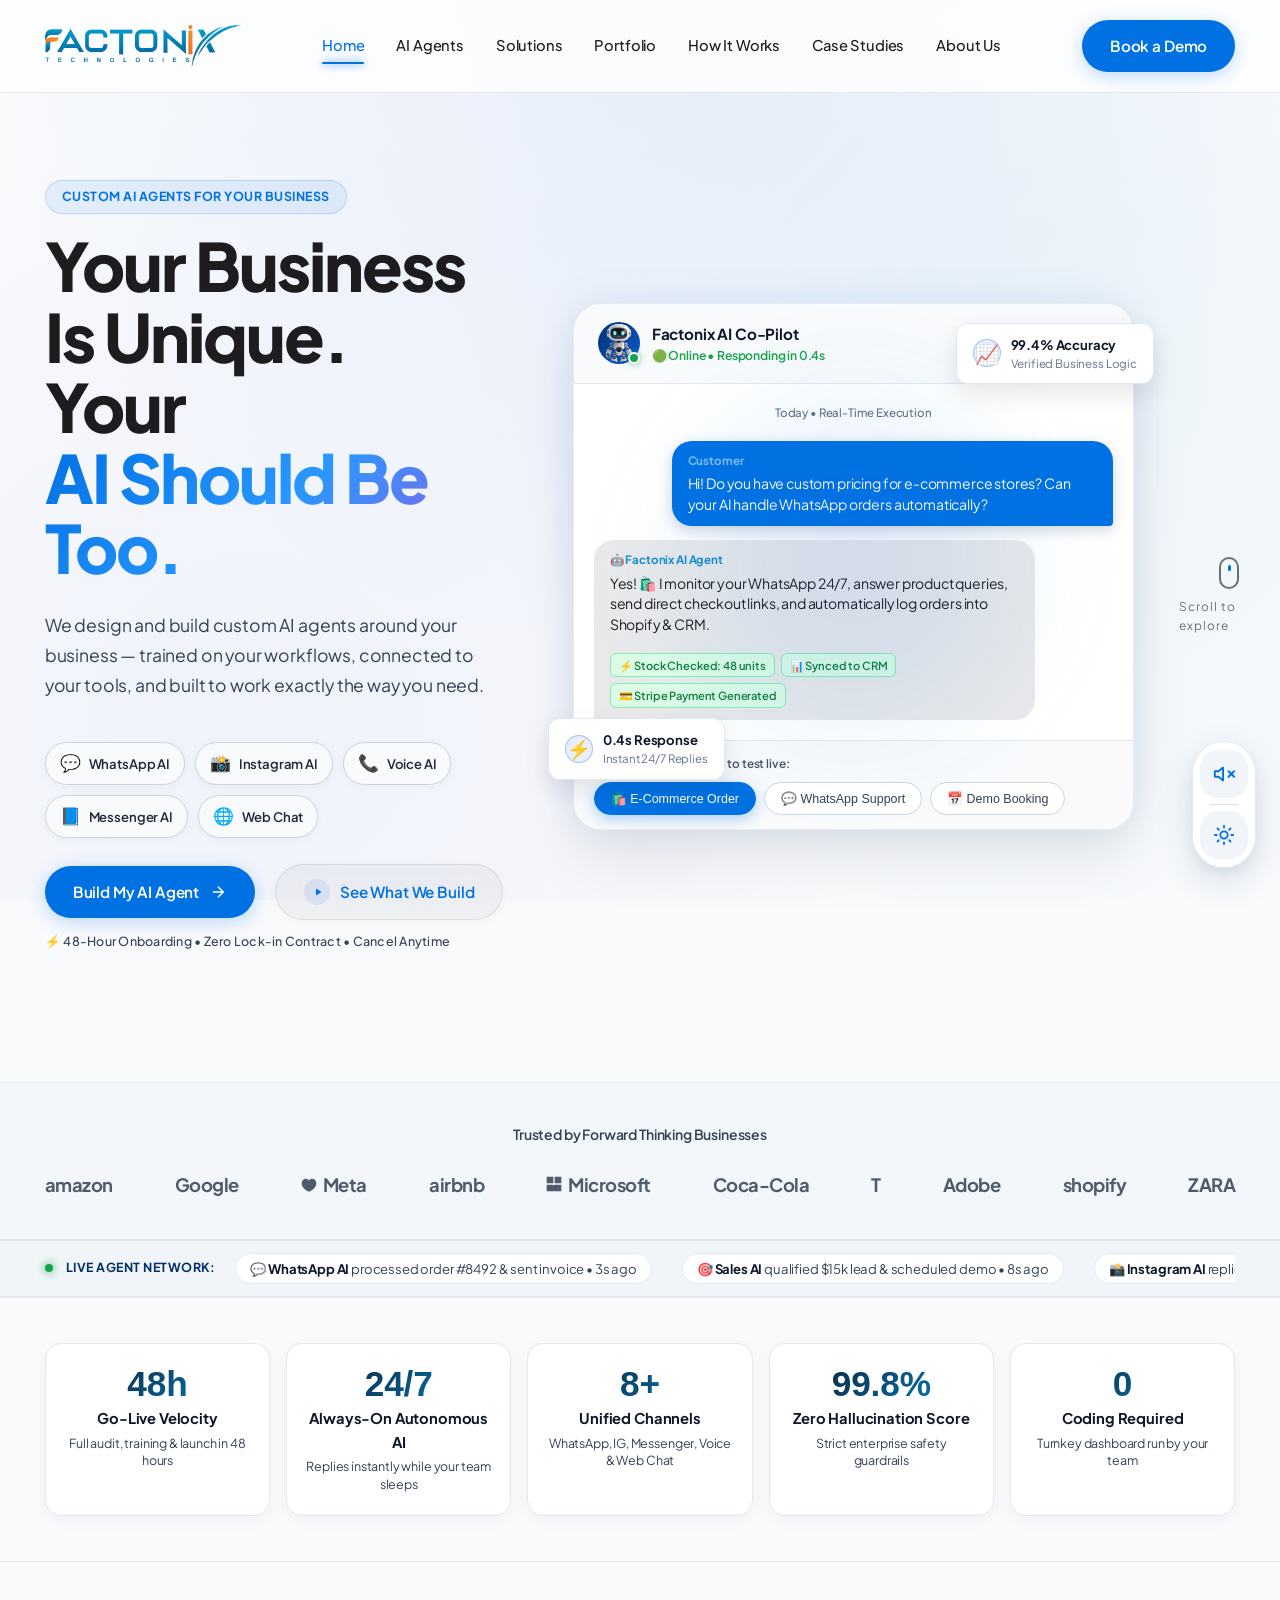
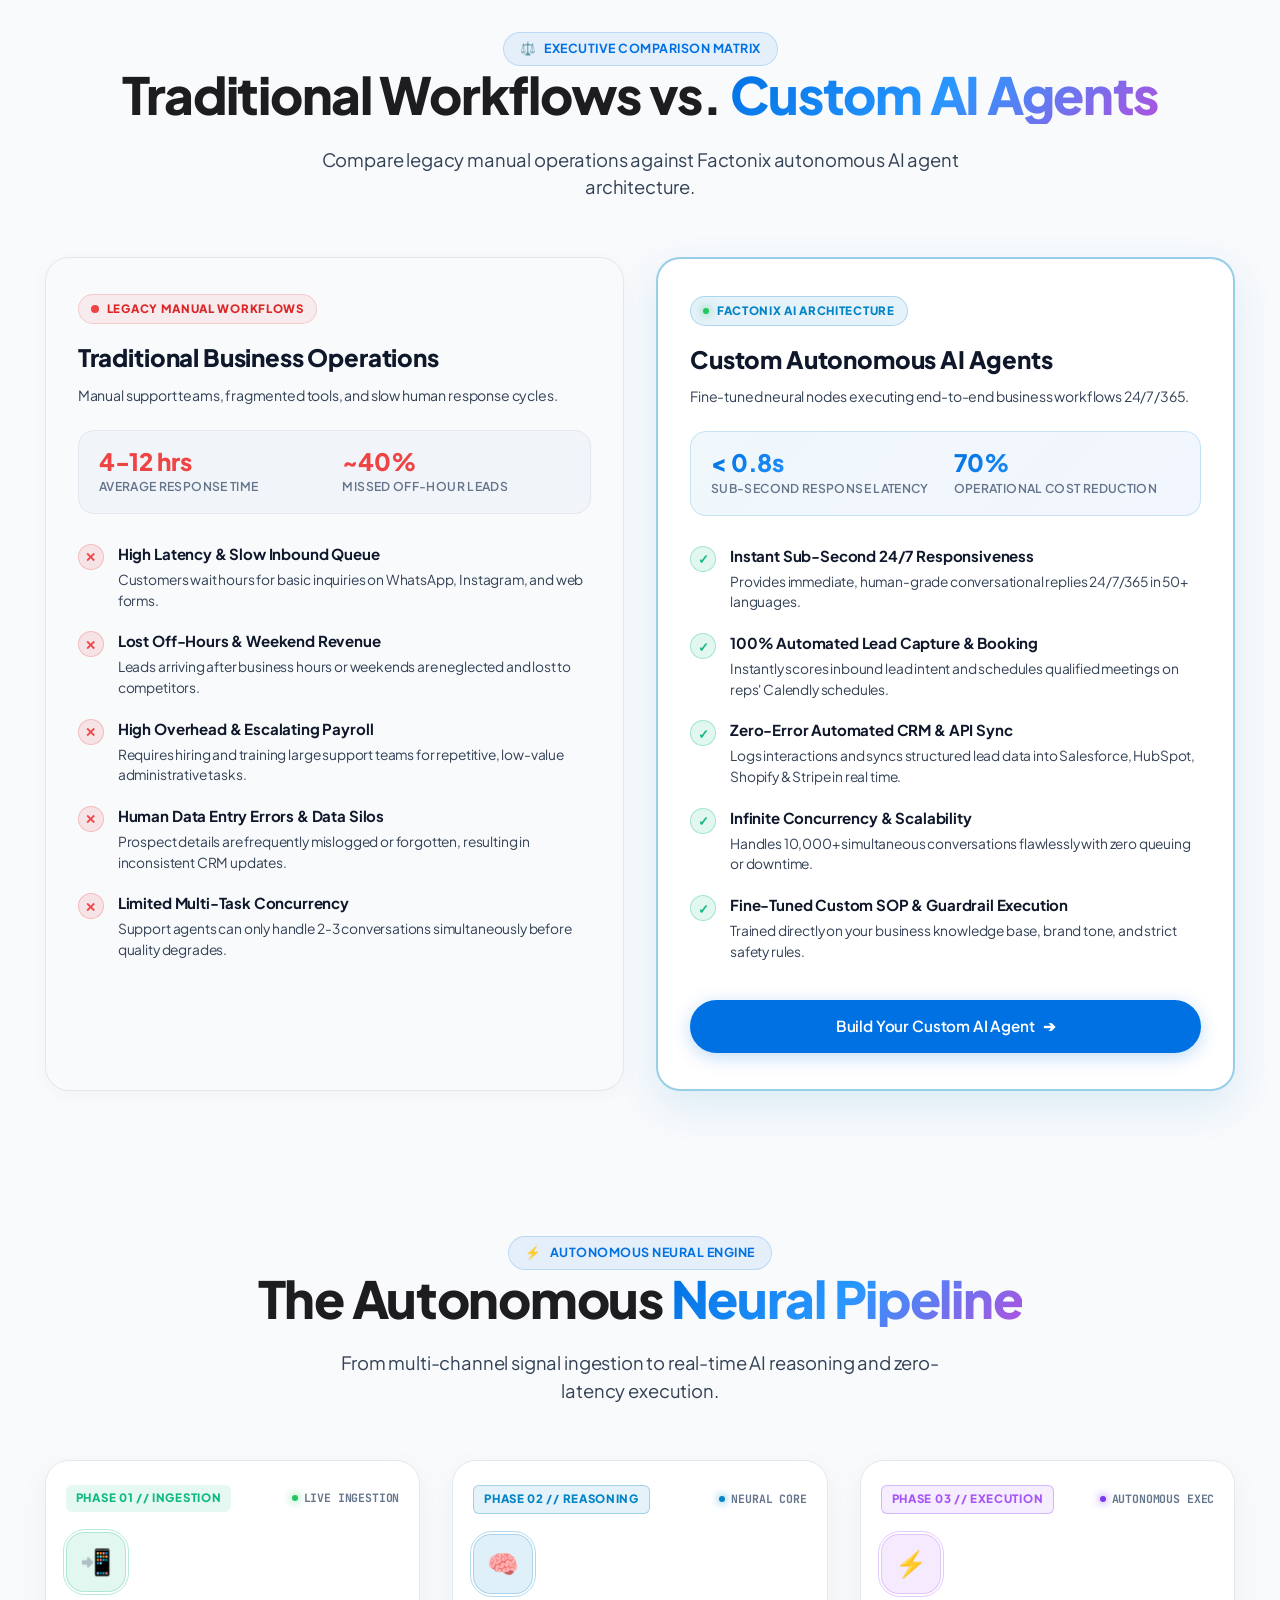
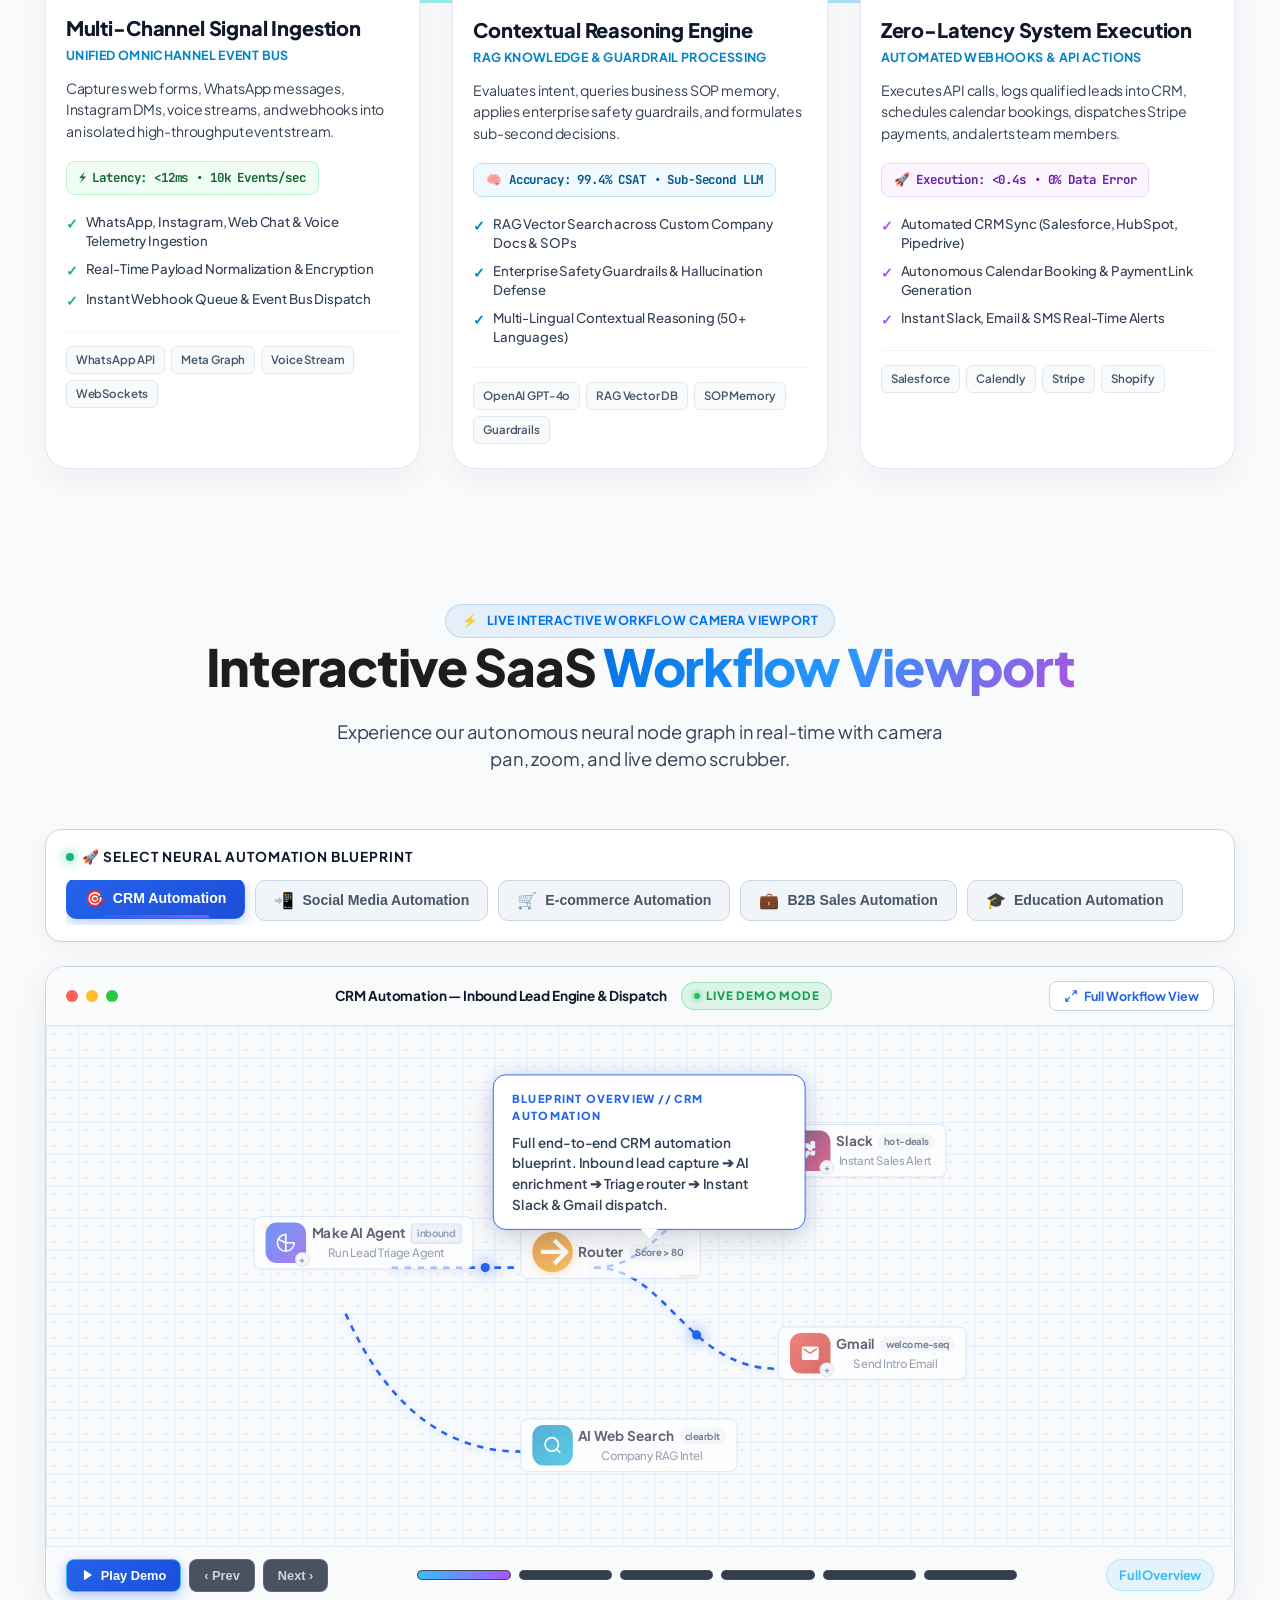
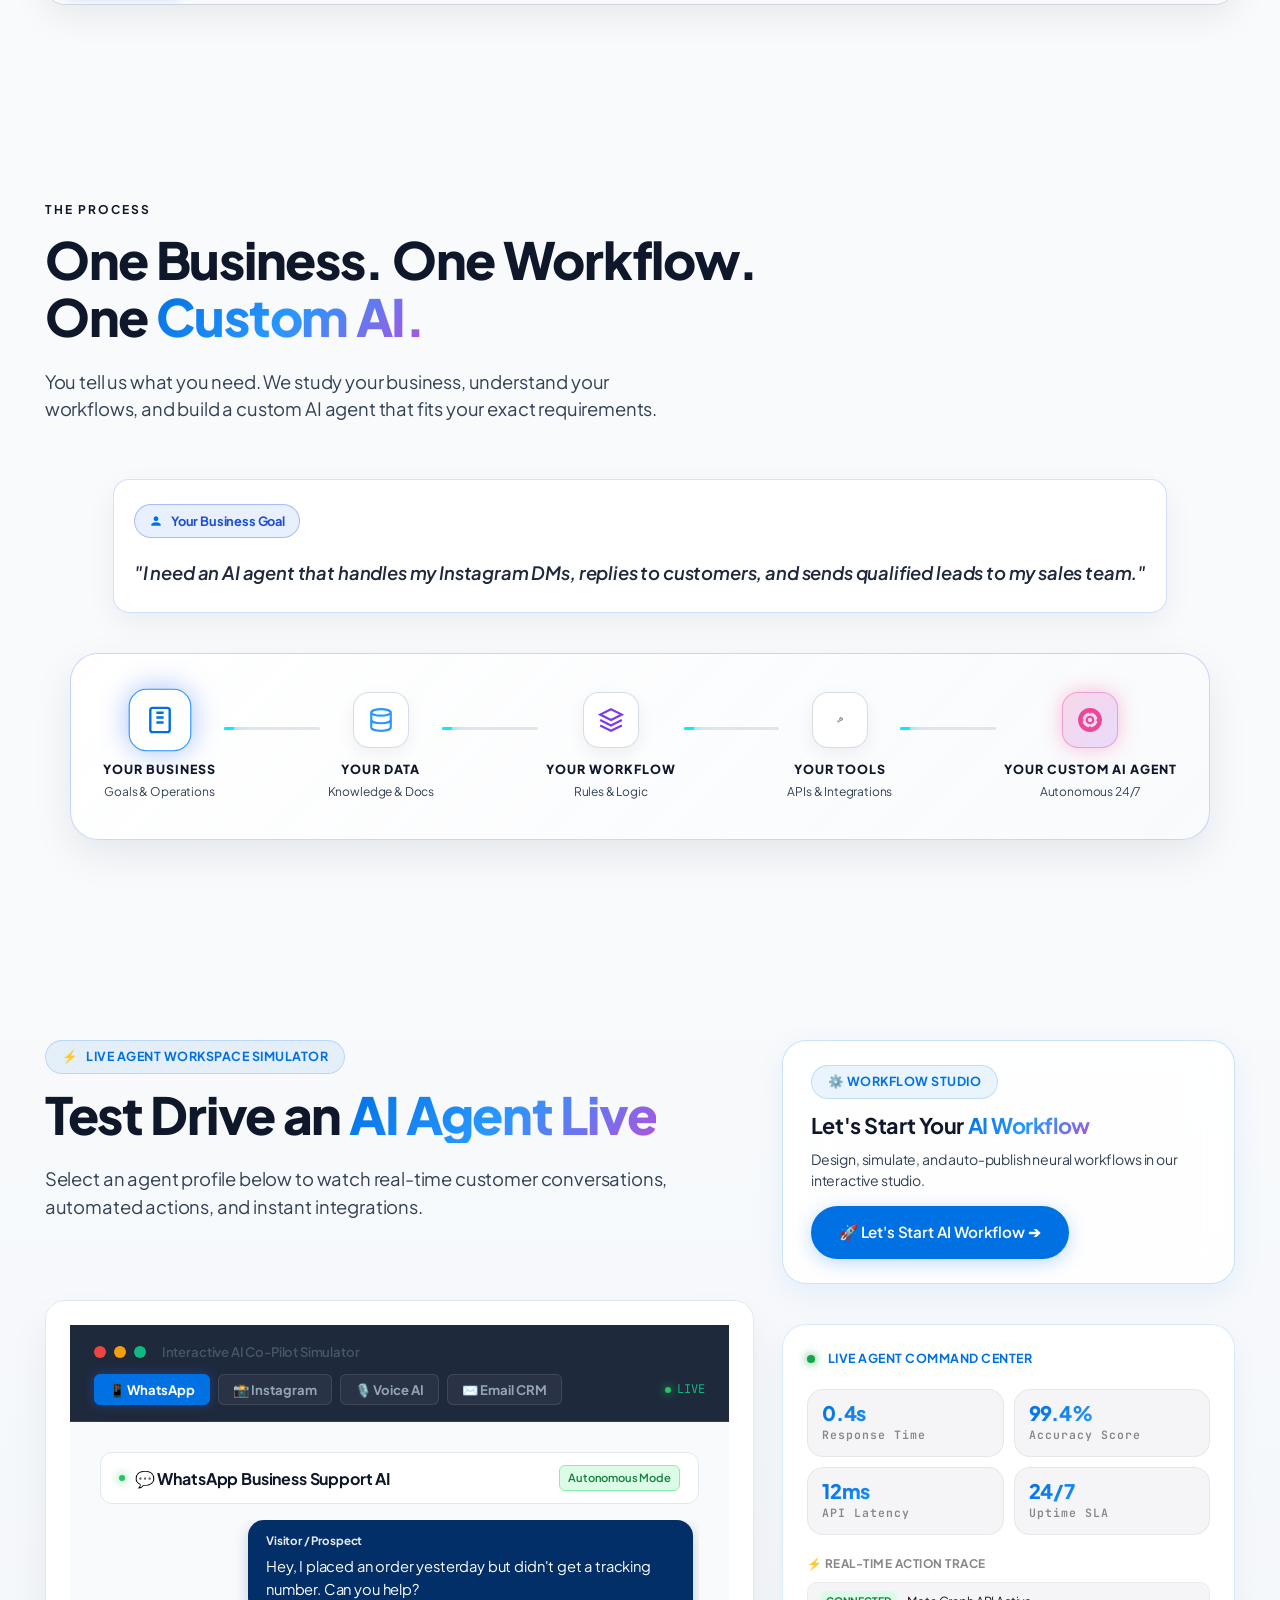
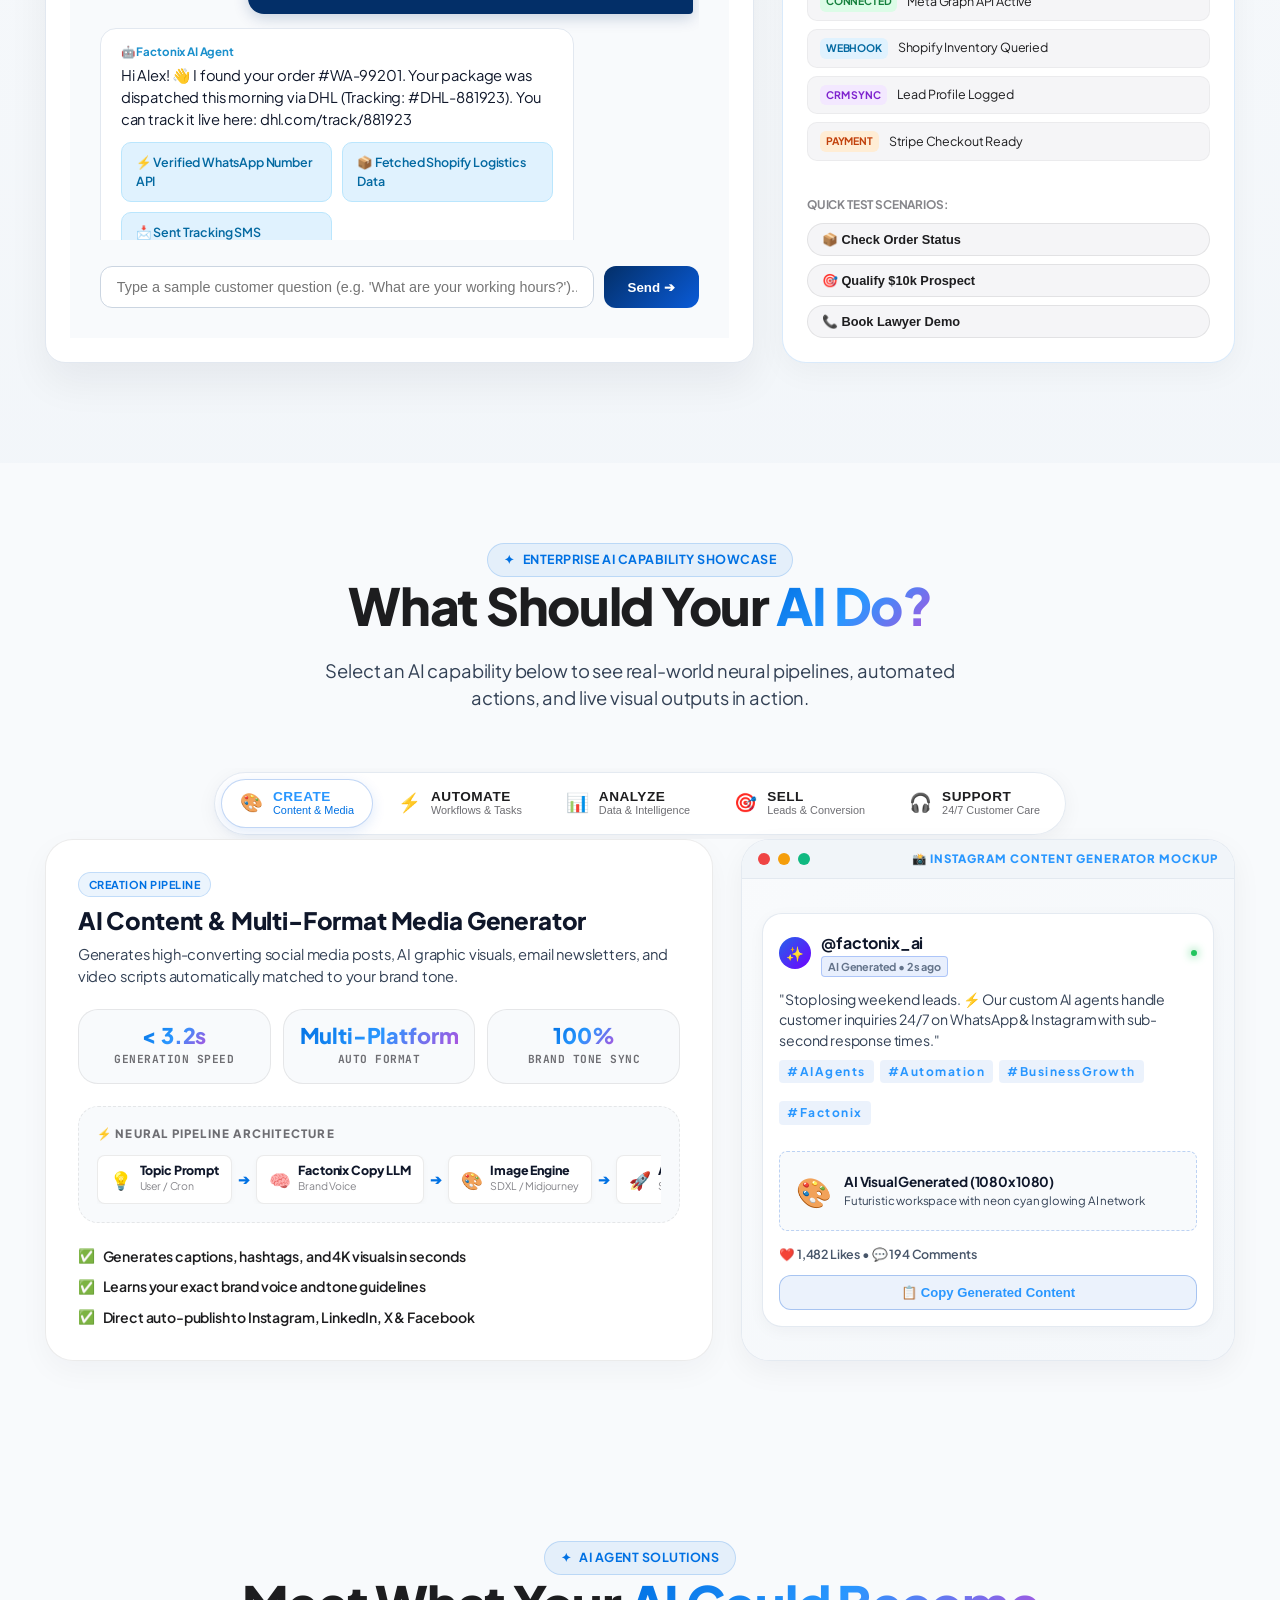
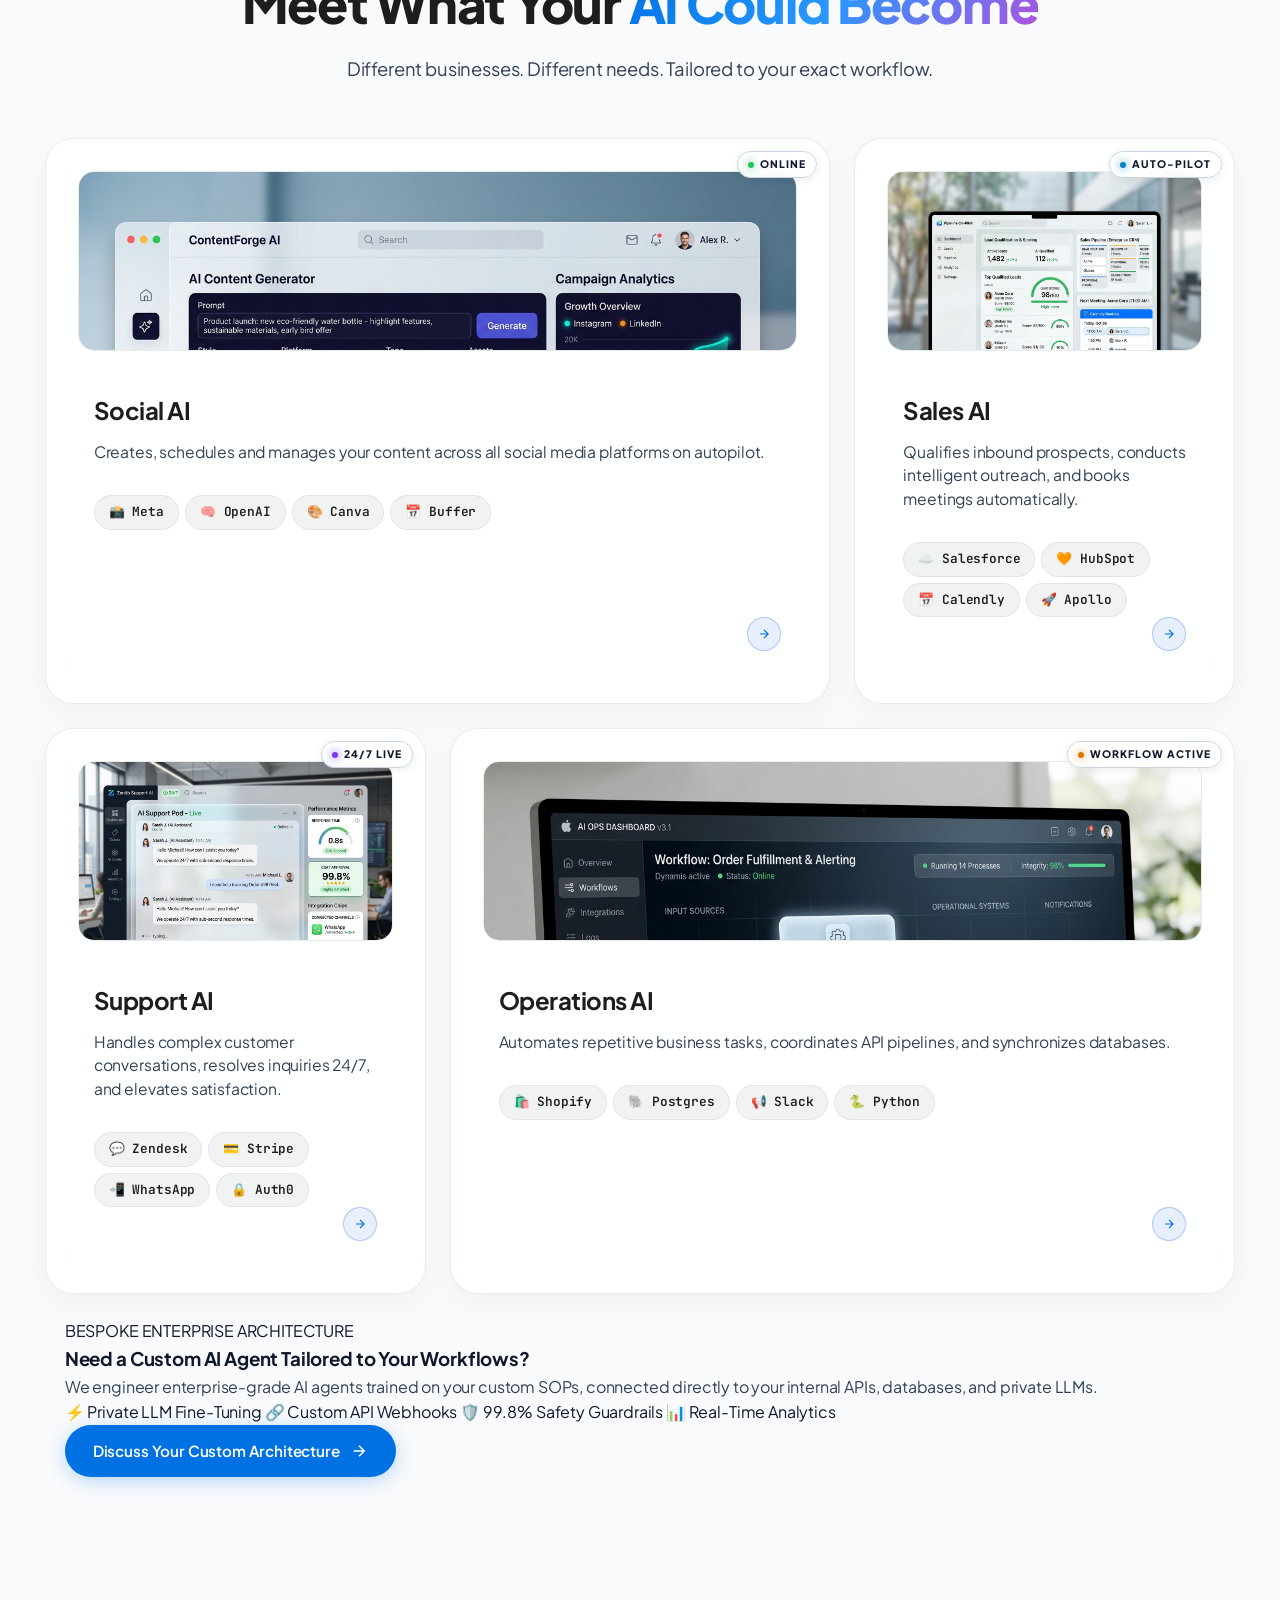
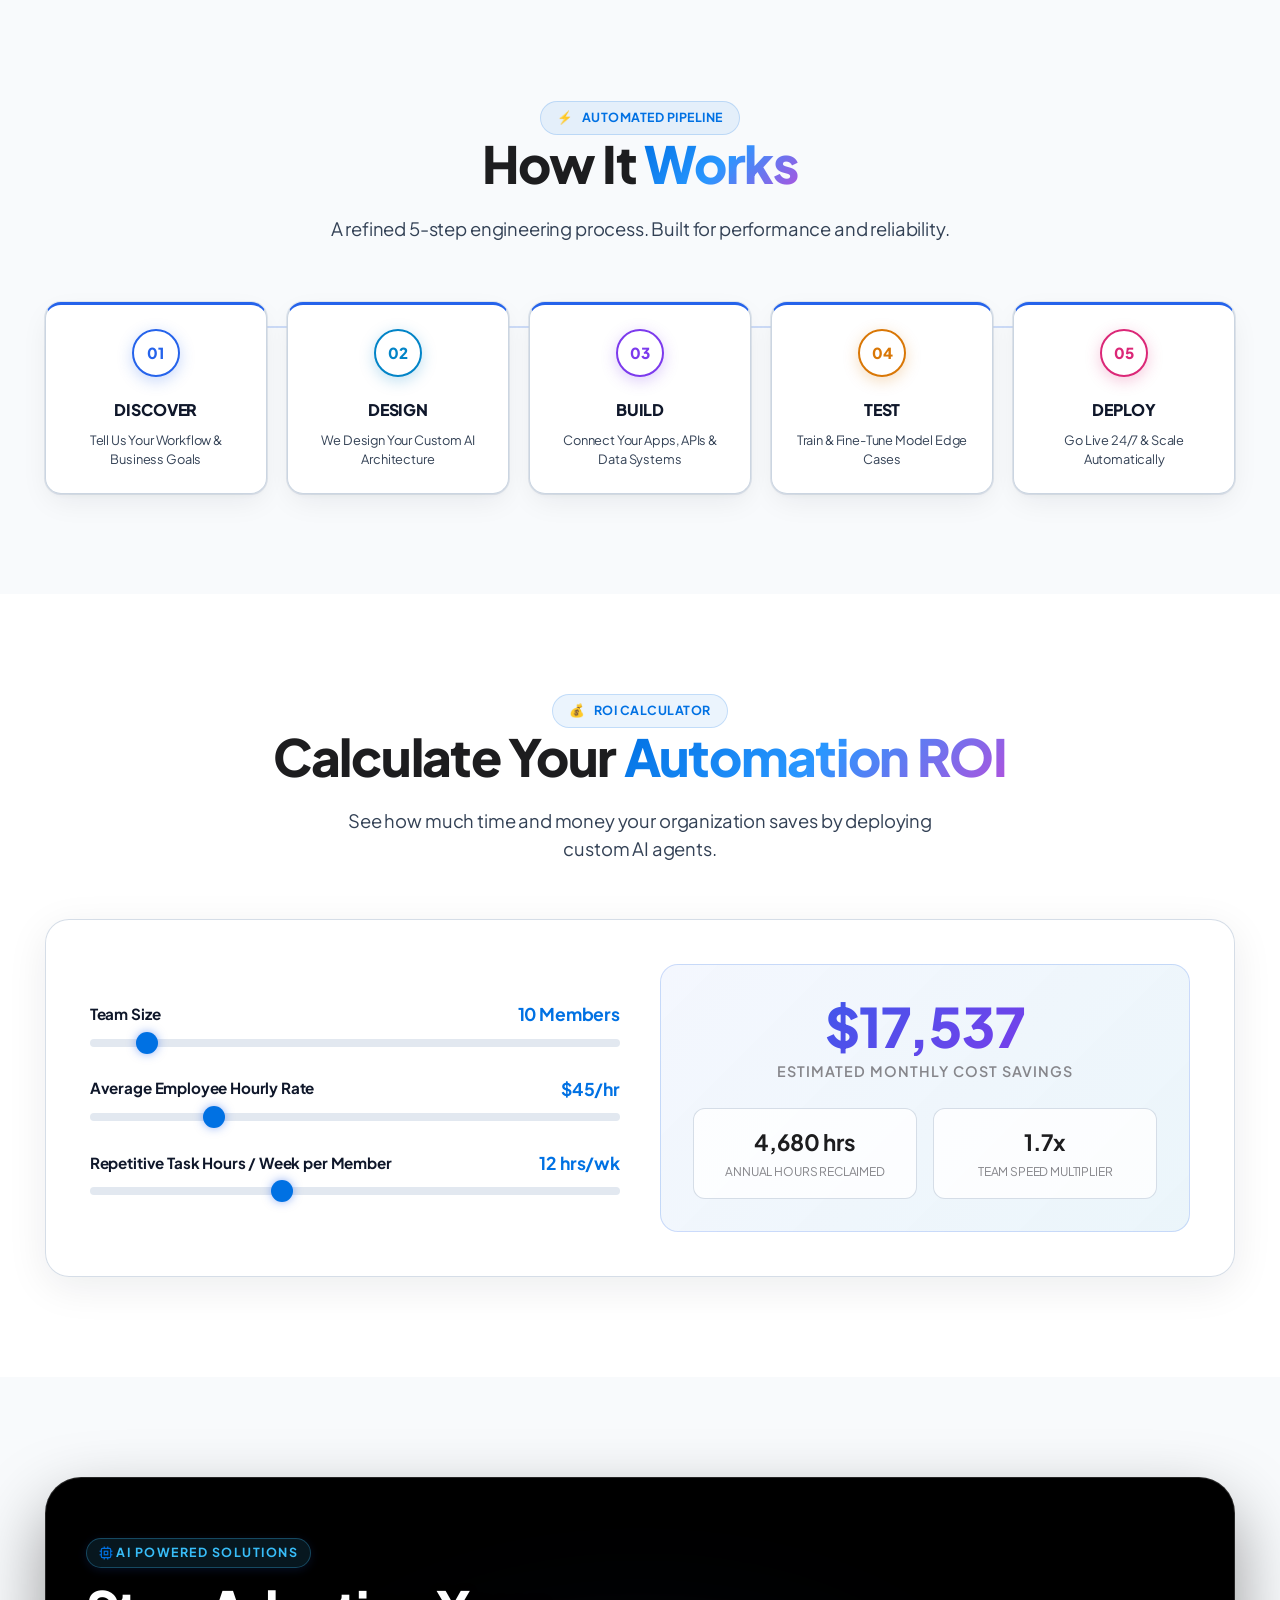
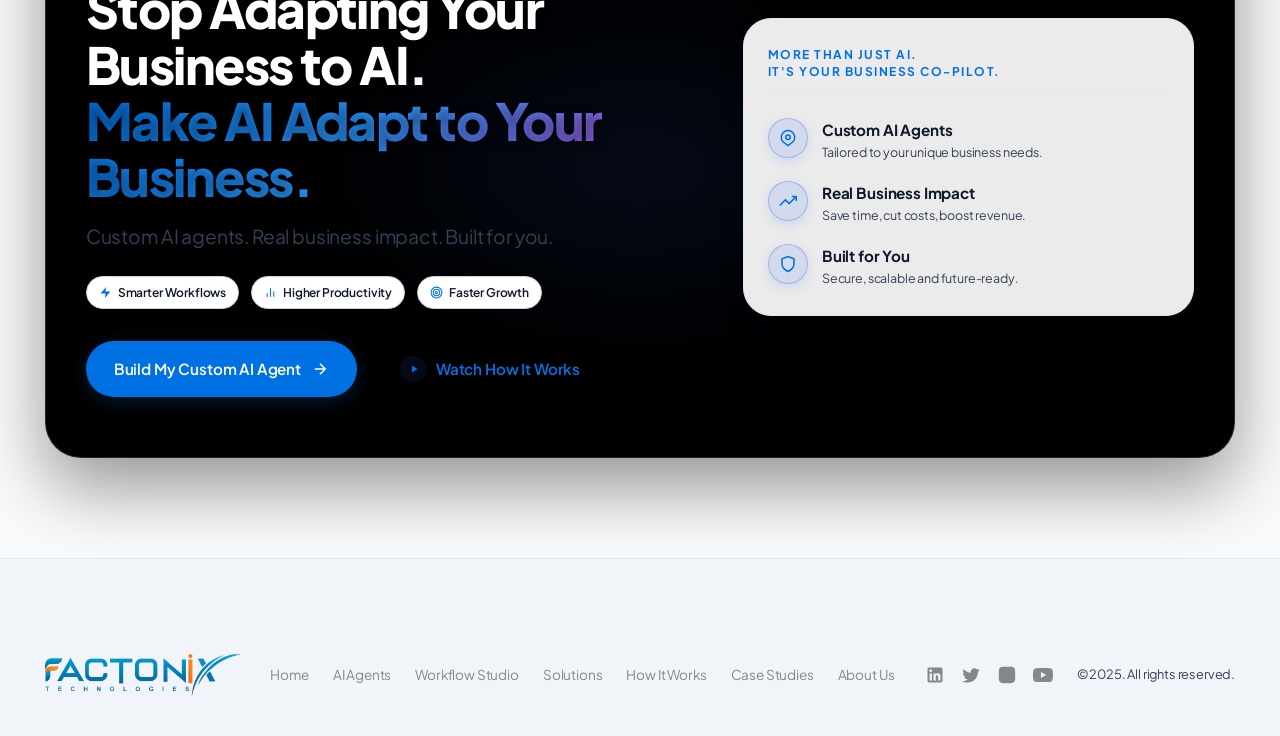
==== commit 7abbd6e8: "changesloading" ====
--- a/index.html
+++ b/index.html
@@ -422,9 +422,9 @@
     </section>
 
     <!-- Three-Phase Neural Pipeline Section (Factonix Custom UI) -->
-    <section class="three-step-section">
+    <section class="section three-step-section" id="neural-pipeline">
         <div class="container container-fluid">
-            <div class="section-header text-center">
+            <div class="section-header text-center margin-bottom-40">
                 <div class="cap-badge">
                     <span class="sparkle-icon">⚡</span>
                     <span>AUTONOMOUS NEURAL ENGINE</span>
@@ -433,49 +433,137 @@
                 <p class="section-subtitle text-center">From multi-channel signal ingestion to real-time AI reasoning and zero-latency execution.</p>
             </div>
 
-            <div class="how-steps-wrap">
-                <!-- Step 1 -->
-                <div class="how-step">
-                    <div class="how-step-num" style="color:#10b981">01</div>
-                    <div class="how-step-icon" style="background:rgba(16, 185, 129, 0.12); color:#10b981">📲</div>
-                    <h3 class="how-step-title">Multi-Channel Signal Ingestion</h3>
-                    <p class="how-step-desc">Captures inbound web forms, WhatsApp messages, Instagram DMs, and voice calls into one unified neural event bus.</p>
-                    <div class="how-step-tags">
-                        <span class="how-step-tag" style="background:rgba(16,185,129,0.12); color:#10b981">WhatsApp API</span>
-                        <span class="how-step-tag" style="background:rgba(16,185,129,0.12); color:#10b981">Instagram RAG</span>
-                        <span class="how-step-tag" style="background:rgba(16,185,129,0.12); color:#10b981">Voice Telemetry</span>
-                        <span class="how-step-tag" style="background:rgba(16,185,129,0.12); color:#10b981">Web Sockets</span>
-                    </div>
-                </div>
-
-                <div class="how-step-divider">➔</div>
-
-                <!-- Step 2 -->
-                <div class="how-step">
-                    <div class="how-step-num" style="color:#00f0ff">02</div>
-                    <div class="how-step-icon" style="background:rgba(0, 240, 255, 0.12); color:#00f0ff">🤖</div>
-                    <h3 class="how-step-title">Contextual Reasoning Engine</h3>
-                    <p class="how-step-desc">Evaluates intent, ingests business SOP memory, applies safety guardrails, and decides optimal actions in sub-seconds.</p>
-                    <div class="how-step-tags">
-                        <span class="how-step-tag" style="background:rgba(0, 240, 255, 0.12); color:#00f0ff">Sub-Second Latency</span>
-                        <span class="how-step-tag" style="background:rgba(0, 240, 255, 0.12); color:#00f0ff">10+ Languages</span>
-                        <span class="how-step-tag" style="background:rgba(0, 240, 255, 0.12); color:#00f0ff">Safety Guardrails</span>
-                    </div>
-                </div>
-
-                <div class="how-step-divider">➔</div>
-
-                <!-- Step 3 -->
-                <div class="how-step">
-                    <div class="how-step-num" style="color:#a855f7">03</div>
-                    <div class="how-step-icon" style="background:rgba(168, 85, 247, 0.12); color:#a855f7">📊</div>
-                    <h3 class="how-step-title">Automated System Execution</h3>
-                    <p class="how-step-desc">Triggers webhook workflows, updates CRM pipelines, schedules calendar bookings, and dispatches real-time alerts.</p>
-                    <div class="how-step-tags">
-                        <span class="how-step-tag" style="background:rgba(168,85,247,0.12); color:#a855f7">CRM Automation</span>
-                        <span class="how-step-tag" style="background:rgba(168,85,247,0.12); color:#a855f7">Shopify Sync</span>
-                        <span class="how-step-tag" style="background:rgba(168,85,247,0.12); color:#a855f7">Live Telemetry</span>
-                    </div>
+            <!-- Neural Pipeline Flow Container -->
+            <div class="neural-pipeline-container">
+                
+                <!-- Connector Flow Line (Desktop) -->
+                <div class="neural-flow-line-track">
+                    <div class="flow-pulse-particle particle-1"></div>
+                    <div class="flow-pulse-particle particle-2"></div>
+                </div>
+
+                <div class="neural-pipeline-grid">
+                    
+                    <!-- Phase 01: Ingestion -->
+                    <div class="neural-phase-card card-3d phase-ingestion">
+                        <div class="phase-top-bar">
+                            <span class="phase-num-tag tag-emerald">PHASE 01 // INGESTION</span>
+                            <div class="phase-status-live">
+                                <span class="status-dot green-pulse"></span>
+                                <span>LIVE INGESTION</span>
+                            </div>
+                        </div>
+
+                        <div class="phase-icon-hub hub-emerald">
+                            <div class="hub-pulse-ring"></div>
+                            <span class="hub-icon">📲</span>
+                        </div>
+
+                        <div class="phase-content">
+                            <h3>Multi-Channel Signal Ingestion</h3>
+                            <span class="phase-tagline">Unified Omnichannel Event Bus</span>
+                            <p>Captures web forms, WhatsApp messages, Instagram DMs, voice streams, and webhooks into an isolated high-throughput event stream.</p>
+                            
+                            <div class="phase-telemetry-pill pill-emerald">
+                                <span>⚡ Latency: &lt;12ms</span>
+                                <span>• 10k Events/sec</span>
+                            </div>
+
+                            <ul class="phase-bullets-list">
+                                <li><span class="check-bullet emerald">✓</span> WhatsApp, Instagram, Web Chat & Voice Telemetry Ingestion</li>
+                                <li><span class="check-bullet emerald">✓</span> Real-Time Payload Normalization & Encryption</li>
+                                <li><span class="check-bullet emerald">✓</span> Instant Webhook Queue & Event Bus Dispatch</li>
+                            </ul>
+
+                            <div class="phase-tools-row">
+                                <span class="p-chip">WhatsApp API</span>
+                                <span class="p-chip">Meta Graph</span>
+                                <span class="p-chip">Voice Stream</span>
+                                <span class="p-chip">WebSockets</span>
+                            </div>
+                        </div>
+                    </div>
+
+                    <!-- Phase 02: Reasoning -->
+                    <div class="neural-phase-card card-3d phase-reasoning glow-blue-card">
+                        <div class="phase-top-bar">
+                            <span class="phase-num-tag tag-cyan">PHASE 02 // REASONING</span>
+                            <div class="phase-status-live">
+                                <span class="status-dot cyan-pulse"></span>
+                                <span>NEURAL CORE</span>
+                            </div>
+                        </div>
+
+                        <div class="phase-icon-hub hub-cyan">
+                            <div class="hub-pulse-ring"></div>
+                            <span class="hub-icon">🧠</span>
+                        </div>
+
+                        <div class="phase-content">
+                            <h3>Contextual Reasoning Engine</h3>
+                            <span class="phase-tagline">RAG Knowledge & Guardrail Processing</span>
+                            <p>Evaluates intent, queries business SOP memory, applies enterprise safety guardrails, and formulates sub-second decisions.</p>
+                            
+                            <div class="phase-telemetry-pill pill-cyan">
+                                <span>🧠 Accuracy: 99.4% CSAT</span>
+                                <span>• Sub-Second LLM</span>
+                            </div>
+
+                            <ul class="phase-bullets-list">
+                                <li><span class="check-bullet cyan">✓</span> RAG Vector Search across Custom Company Docs & SOPs</li>
+                                <li><span class="check-bullet cyan">✓</span> Enterprise Safety Guardrails & Hallucination Defense</li>
+                                <li><span class="check-bullet cyan">✓</span> Multi-Lingual Contextual Reasoning (50+ Languages)</li>
+                            </ul>
+
+                            <div class="phase-tools-row">
+                                <span class="p-chip">OpenAI GPT-4o</span>
+                                <span class="p-chip">RAG Vector DB</span>
+                                <span class="p-chip">SOP Memory</span>
+                                <span class="p-chip">Guardrails</span>
+                            </div>
+                        </div>
+                    </div>
+
+                    <!-- Phase 03: Execution -->
+                    <div class="neural-phase-card card-3d phase-execution">
+                        <div class="phase-top-bar">
+                            <span class="phase-num-tag tag-purple">PHASE 03 // EXECUTION</span>
+                            <div class="phase-status-live">
+                                <span class="status-dot purple-pulse"></span>
+                                <span>AUTONOMOUS EXEC</span>
+                            </div>
+                        </div>
+
+                        <div class="phase-icon-hub hub-purple">
+                            <div class="hub-pulse-ring"></div>
+                            <span class="hub-icon">⚡</span>
+                        </div>
+
+                        <div class="phase-content">
+                            <h3>Zero-Latency System Execution</h3>
+                            <span class="phase-tagline">Automated Webhooks & API Actions</span>
+                            <p>Executes API calls, logs qualified leads into CRM, schedules calendar bookings, dispatches Stripe payments, and alerts team members.</p>
+                            
+                            <div class="phase-telemetry-pill pill-purple">
+                                <span>🚀 Execution: &lt;0.4s</span>
+                                <span>• 0% Data Error</span>
+                            </div>
+
+                            <ul class="phase-bullets-list">
+                                <li><span class="check-bullet purple">✓</span> Automated CRM Sync (Salesforce, HubSpot, Pipedrive)</li>
+                                <li><span class="check-bullet purple">✓</span> Autonomous Calendar Booking & Payment Link Generation</li>
+                                <li><span class="check-bullet purple">✓</span> Instant Slack, Email & SMS Real-Time Alerts</li>
+                            </ul>
+
+                            <div class="phase-tools-row">
+                                <span class="p-chip">Salesforce</span>
+                                <span class="p-chip">Calendly</span>
+                                <span class="p-chip">Stripe</span>
+                                <span class="p-chip">Shopify</span>
+                            </div>
+                        </div>
+                    </div>
+
                 </div>
             </div>
         </div>
--- a/styles.css
+++ b/styles.css
@@ -17691,10 +17691,308 @@
     }
 }
 
-
-
-
-
-
-
-
+/* ==========================================================================
+   Autonomous Neural Pipeline Section (#neural-pipeline)
+   ========================================================================== */
+.three-step-section {
+    padding: 75px 0;
+    position: relative;
+    background: var(--bg-primary);
+}
+
+.neural-pipeline-container {
+    position: relative;
+}
+
+/* Connecting Glowing Flow Line (Desktop) */
+.neural-flow-line-track {
+    position: absolute;
+    top: 140px;
+    left: 15%;
+    right: 15%;
+    height: 3px;
+    background: linear-gradient(90deg, 
+        rgba(16, 185, 129, 0.3), 
+        rgba(0, 240, 255, 0.5), 
+        rgba(168, 85, 247, 0.3));
+    z-index: 1;
+    border-radius: 2px;
+}
+
+.flow-pulse-particle {
+    position: absolute;
+    top: -3px;
+    width: 24px;
+    height: 9px;
+    border-radius: 10px;
+    background: #00f0ff;
+    box-shadow: 0 0 12px #00f0ff, 0 0 20px #00f0ff;
+    animation: flowMove 3s infinite linear;
+}
+
+.flow-pulse-particle.particle-2 {
+    animation-delay: 1.5s;
+}
+
+@keyframes flowMove {
+    0% { left: 0%; opacity: 0; }
+    10% { opacity: 1; }
+    90% { opacity: 1; }
+    100% { left: 100%; opacity: 0; }
+}
+
+/* 3-Column Grid */
+.neural-pipeline-grid {
+    display: grid;
+    grid-template-columns: repeat(3, 1fr);
+    gap: 32px;
+    position: relative;
+    z-index: 2;
+}
+
+/* Card Base */
+.neural-phase-card {
+    background: #ffffff;
+    border: 1px solid #e2e8f0;
+    border-radius: 24px;
+    padding: 30px 24px;
+    display: flex;
+    flex-direction: column;
+    transition: all 0.35s cubic-bezier(0.4, 0, 0.2, 1);
+    box-shadow: 0 10px 30px rgba(15, 23, 42, 0.05);
+    position: relative;
+}
+
+.neural-phase-card:hover {
+    transform: translateY(-8px);
+    box-shadow: 0 20px 45px rgba(2, 132, 199, 0.15);
+}
+
+.phase-ingestion:hover { border-color: rgba(16, 185, 129, 0.5); }
+.phase-reasoning:hover { border-color: rgba(0, 240, 255, 0.5); }
+.phase-execution:hover { border-color: rgba(168, 85, 247, 0.5); }
+
+/* Card Top Header */
+.phase-top-bar {
+    display: flex;
+    justify-content: space-between;
+    align-items: center;
+    margin-bottom: 20px;
+}
+
+.phase-num-tag {
+    font-size: 0.72rem;
+    font-weight: 800;
+    letter-spacing: 0.06em;
+    padding: 4px 10px;
+    border-radius: 6px;
+    text-transform: uppercase;
+}
+
+.tag-emerald { background: rgba(16, 185, 129, 0.1); color: #10b981; }
+.tag-cyan { background: rgba(2, 132, 199, 0.1); color: #0284c7; }
+.tag-purple { background: rgba(168, 85, 247, 0.1); color: #a855f7; }
+
+.phase-status-live {
+    display: inline-flex;
+    align-items: center;
+    gap: 6px;
+    font-size: 0.72rem;
+    font-weight: 700;
+    color: #64748b;
+    font-family: var(--font-mono, monospace);
+}
+
+/* Icon Hub */
+.phase-icon-hub {
+    width: 60px;
+    height: 60px;
+    border-radius: 18px;
+    display: flex;
+    align-items: center;
+    justify-content: center;
+    margin-bottom: 20px;
+    position: relative;
+    font-size: 1.6rem;
+}
+
+.hub-emerald { background: rgba(16, 185, 129, 0.12); color: #10b981; border: 1px solid rgba(16, 185, 129, 0.25); }
+.hub-cyan { background: rgba(2, 132, 199, 0.12); color: #0284c7; border: 1px solid rgba(2, 132, 199, 0.25); }
+.hub-purple { background: rgba(168, 85, 247, 0.12); color: #a855f7; border: 1px solid rgba(168, 85, 247, 0.25); }
+
+.hub-pulse-ring {
+    position: absolute;
+    inset: -4px;
+    border-radius: 22px;
+    border: 1px solid currentColor;
+    opacity: 0.3;
+    animation: hubPulse 2.5s infinite ease-in-out;
+}
+
+@keyframes hubPulse {
+    0%, 100% { transform: scale(1); opacity: 0.3; }
+    50% { transform: scale(1.08); opacity: 0.7; }
+}
+
+/* Card Body Content */
+.phase-content h3 {
+    font-size: 1.25rem;
+    font-weight: 800;
+    color: #0f172a;
+    margin-bottom: 2px;
+}
+
+.phase-tagline {
+    display: block;
+    font-size: 0.78rem;
+    font-weight: 700;
+    color: #0284c7;
+    margin-bottom: 12px;
+    text-transform: uppercase;
+    letter-spacing: 0.03em;
+}
+
+.phase-content p {
+    font-size: 0.88rem;
+    color: #475569;
+    line-height: 1.55;
+    margin-bottom: 18px;
+}
+
+/* Telemetry Badge inside phase */
+.phase-telemetry-pill {
+    display: inline-flex;
+    align-items: center;
+    gap: 8px;
+    padding: 6px 12px;
+    border-radius: 8px;
+    font-size: 0.78rem;
+    font-weight: 700;
+    font-family: var(--font-mono, monospace);
+    margin-bottom: 18px;
+}
+
+.pill-emerald { background: #f0fdf4; color: #166534; border: 1px solid #bbf7d0; }
+.pill-cyan { background: #f0f9ff; color: #075985; border: 1px solid #bae6fd; }
+.pill-purple { background: #faf5ff; color: #6b21a8; border: 1px solid #e9d5ff; }
+
+/* Bullets Checklist */
+.phase-bullets-list {
+    list-style: none;
+    padding: 0;
+    margin: 0 0 20px 0;
+    display: flex;
+    flex-direction: column;
+    gap: 10px;
+}
+
+.phase-bullets-list li {
+    font-size: 0.83rem;
+    color: #334155;
+    display: flex;
+    align-items: flex-start;
+    gap: 8px;
+    line-height: 1.4;
+    font-weight: 500;
+}
+
+.check-bullet {
+    font-weight: 800;
+    font-size: 0.9rem;
+    flex-shrink: 0;
+}
+
+.check-bullet.emerald { color: #10b981; }
+.check-bullet.cyan { color: #0284c7; }
+.check-bullet.purple { color: #a855f7; }
+
+/* Tech Chips */
+.phase-tools-row {
+    display: flex;
+    flex-wrap: wrap;
+    gap: 6px;
+    margin-top: auto;
+    padding-top: 14px;
+    border-top: 1px solid #f1f5f9;
+}
+
+.p-chip {
+    font-size: 0.72rem;
+    font-weight: 600;
+    padding: 4px 9px;
+    border-radius: 6px;
+    background: #f8fafc;
+    border: 1px solid #e2e8f0;
+    color: #475569;
+}
+
+/* Robotics Mode (Dark Theme) Overrides for Neural Pipeline */
+body.robotics-mode .three-step-section {
+    background: transparent;
+}
+
+body.robotics-mode .neural-flow-line-track {
+    background: linear-gradient(90deg, 
+        rgba(16, 185, 129, 0.4), 
+        rgba(0, 240, 255, 0.8), 
+        rgba(168, 85, 247, 0.4));
+}
+
+body.robotics-mode .neural-phase-card {
+    background: rgba(15, 23, 42, 0.85);
+    border-color: rgba(255, 255, 255, 0.1);
+    box-shadow: 0 10px 30px rgba(0, 0, 0, 0.4);
+}
+
+body.robotics-mode .neural-phase-card:hover {
+    box-shadow: 0 0 35px rgba(0, 240, 255, 0.25);
+}
+
+body.robotics-mode .tag-emerald { background: rgba(16, 185, 129, 0.15); color: #34d399; }
+body.robotics-mode .tag-cyan { background: rgba(0, 240, 255, 0.15); color: #00f0ff; }
+body.robotics-mode .tag-purple { background: rgba(168, 85, 247, 0.15); color: #c084fc; }
+
+body.robotics-mode .hub-cyan { background: rgba(0, 240, 255, 0.15); color: #00f0ff; border-color: rgba(0, 240, 255, 0.3); }
+
+body.robotics-mode .phase-content h3 { color: #ffffff; }
+body.robotics-mode .phase-tagline { color: #00f0ff; }
+body.robotics-mode .phase-content p { color: #94a3b8; }
+
+body.robotics-mode .pill-emerald { background: rgba(16, 185, 129, 0.15); color: #34d399; border-color: rgba(16, 185, 129, 0.3); }
+body.robotics-mode .pill-cyan { background: rgba(0, 240, 255, 0.15); color: #00f0ff; border-color: rgba(0, 240, 255, 0.3); }
+body.robotics-mode .pill-purple { background: rgba(168, 85, 247, 0.15); color: #c084fc; border-color: rgba(168, 85, 247, 0.3); }
+
+body.robotics-mode .phase-bullets-list li { color: #cbd5e1; }
+body.robotics-mode .phase-tools-row { border-top-color: rgba(255, 255, 255, 0.08); }
+
+body.robotics-mode .p-chip {
+    background: rgba(15, 23, 42, 0.9);
+    color: #94a3b8;
+    border-color: rgba(255, 255, 255, 0.1);
+}
+
+/* Mobile Responsive Adjustments for Neural Pipeline */
+@media (max-width: 992px) {
+    .neural-pipeline-grid {
+        grid-template-columns: 1fr;
+        gap: 24px;
+    }
+    .neural-flow-line-track {
+        display: none;
+    }
+}
+
+@media (max-width: 640px) {
+    .neural-phase-card {
+        padding: 24px 18px;
+    }
+}
+
+
+
+
+
+
+
+
+
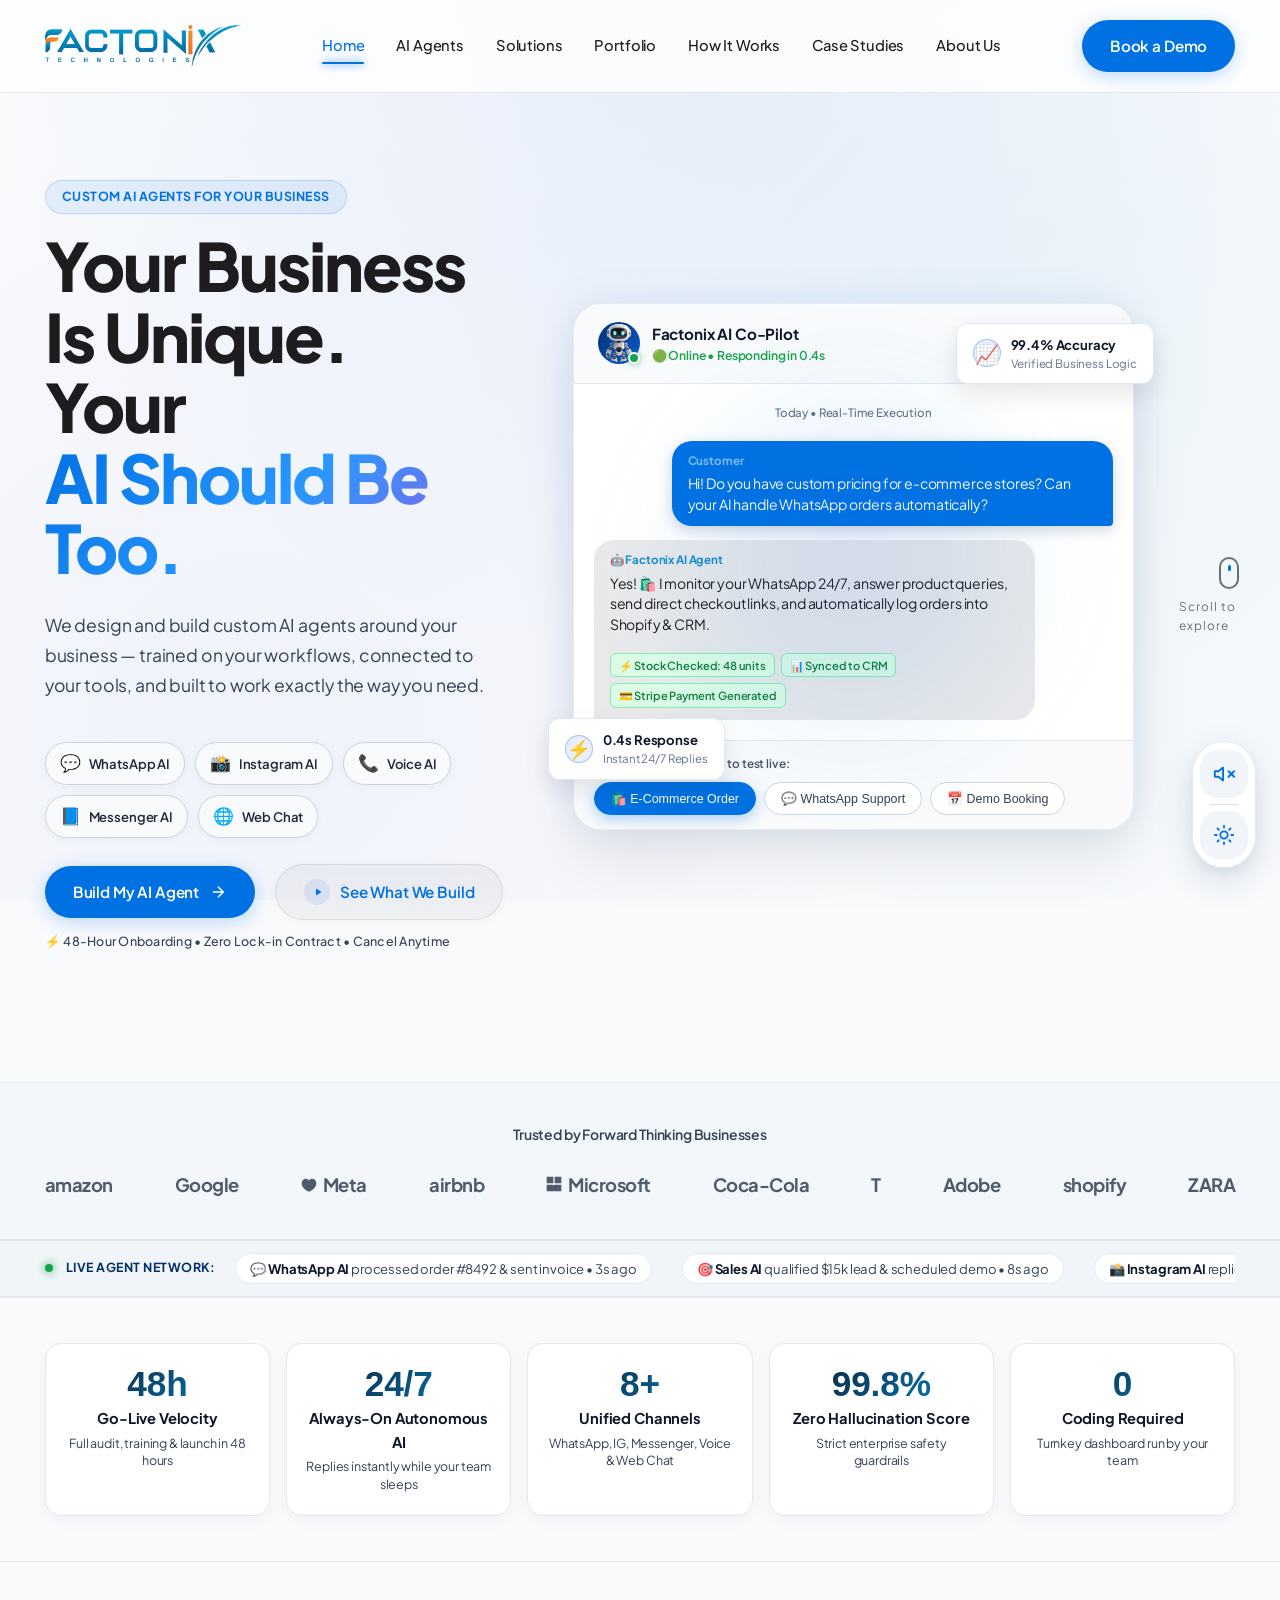
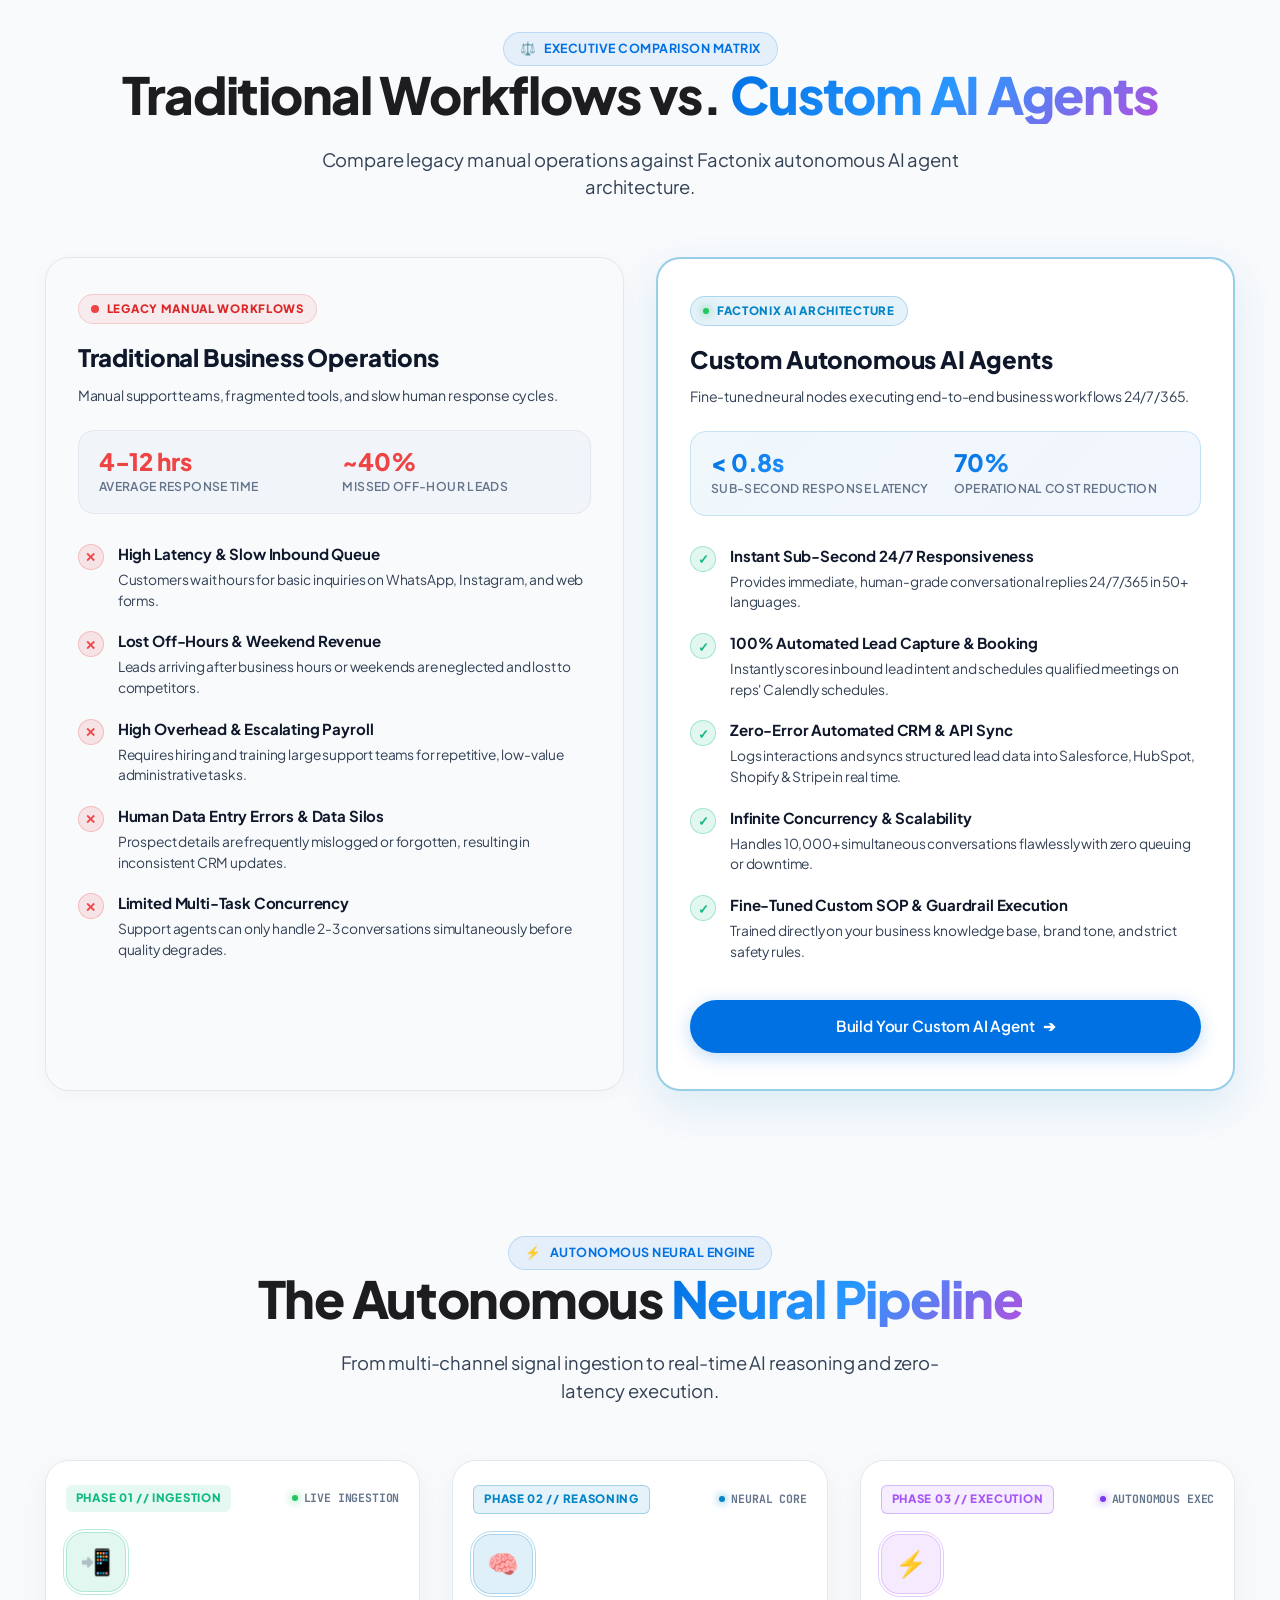
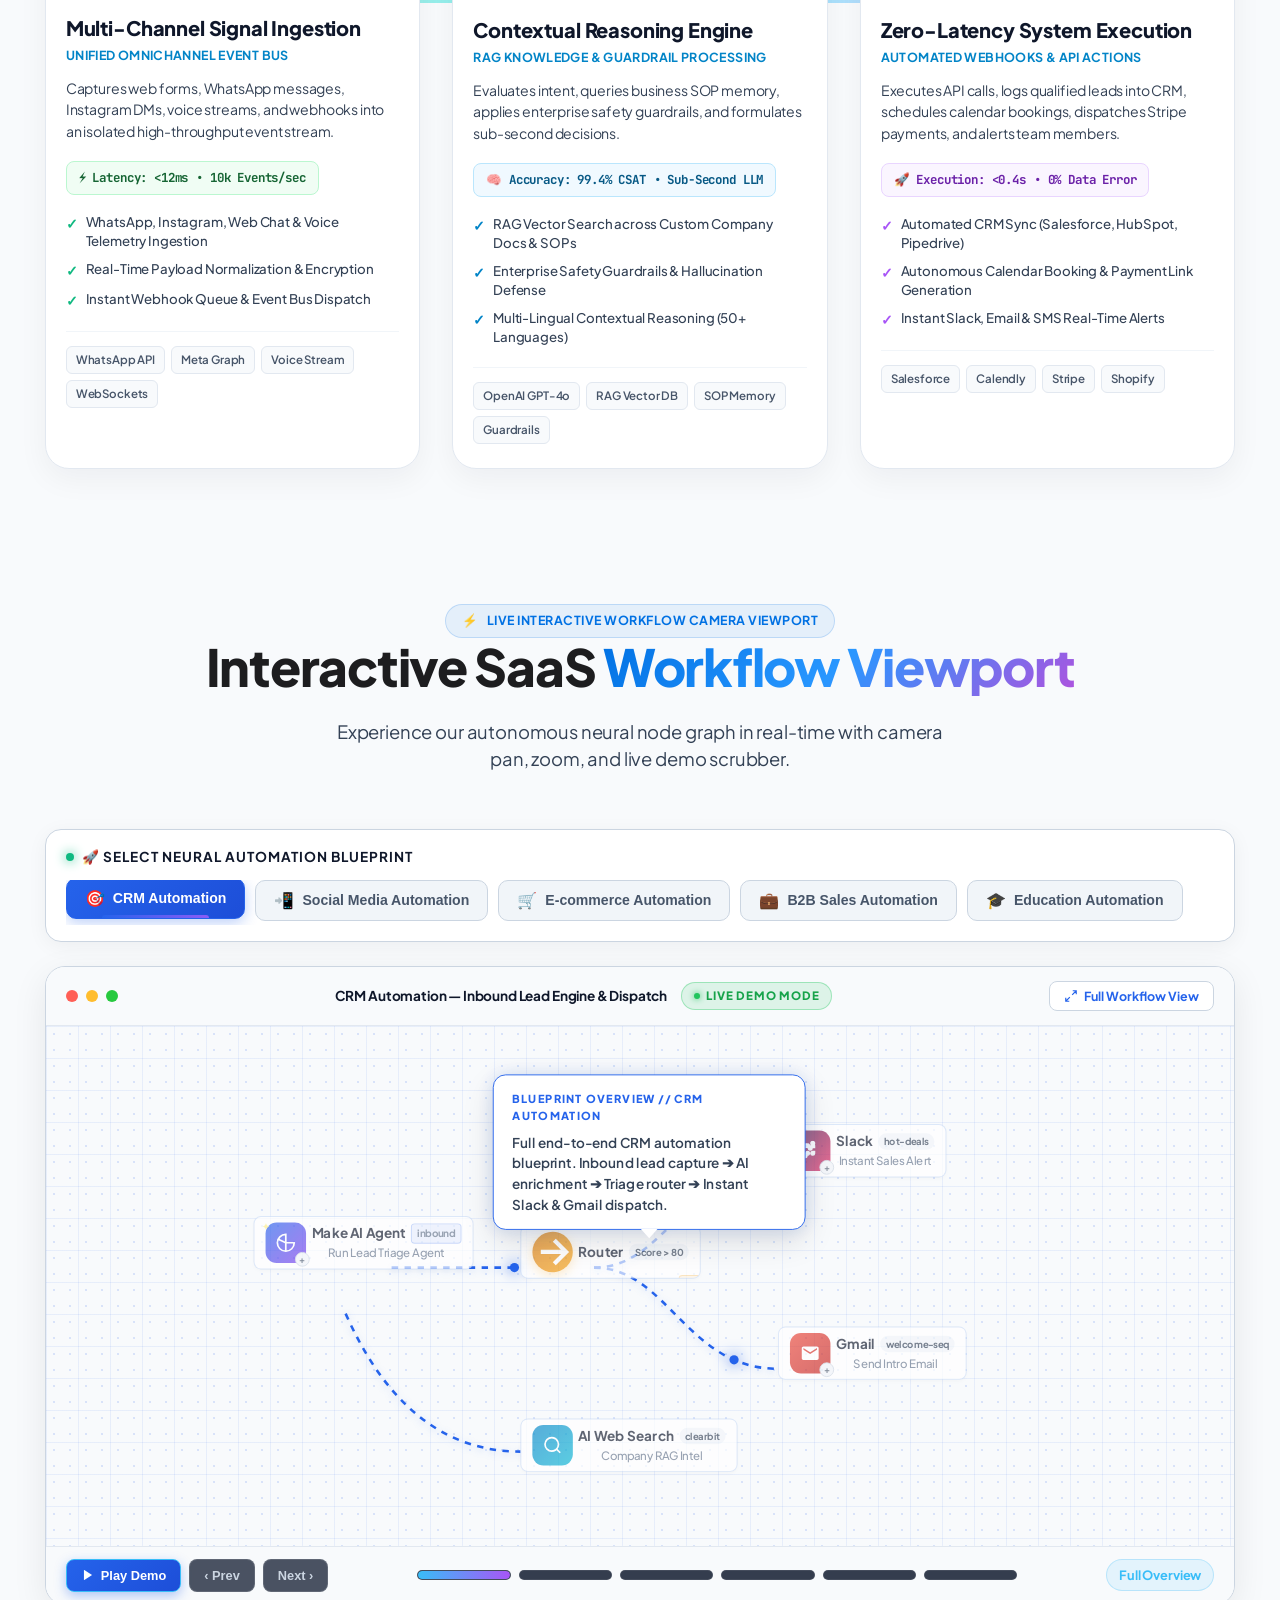
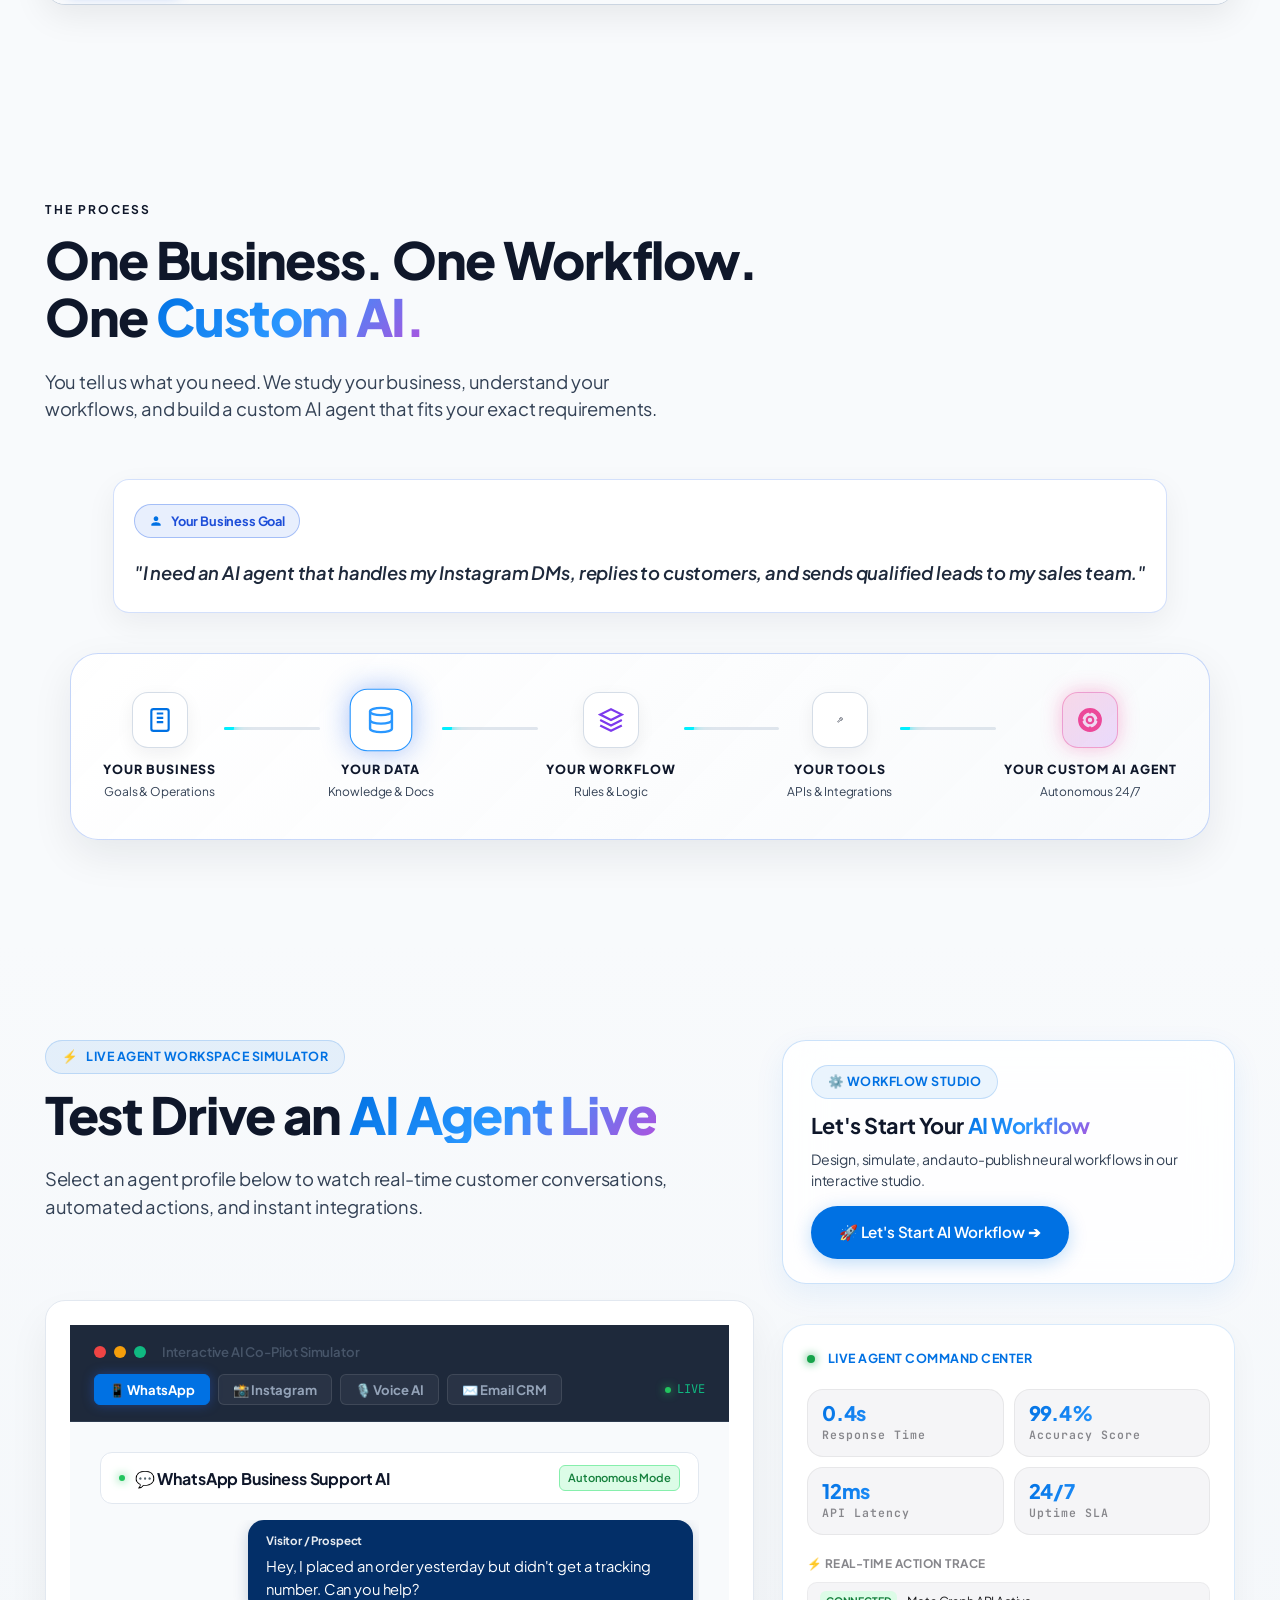
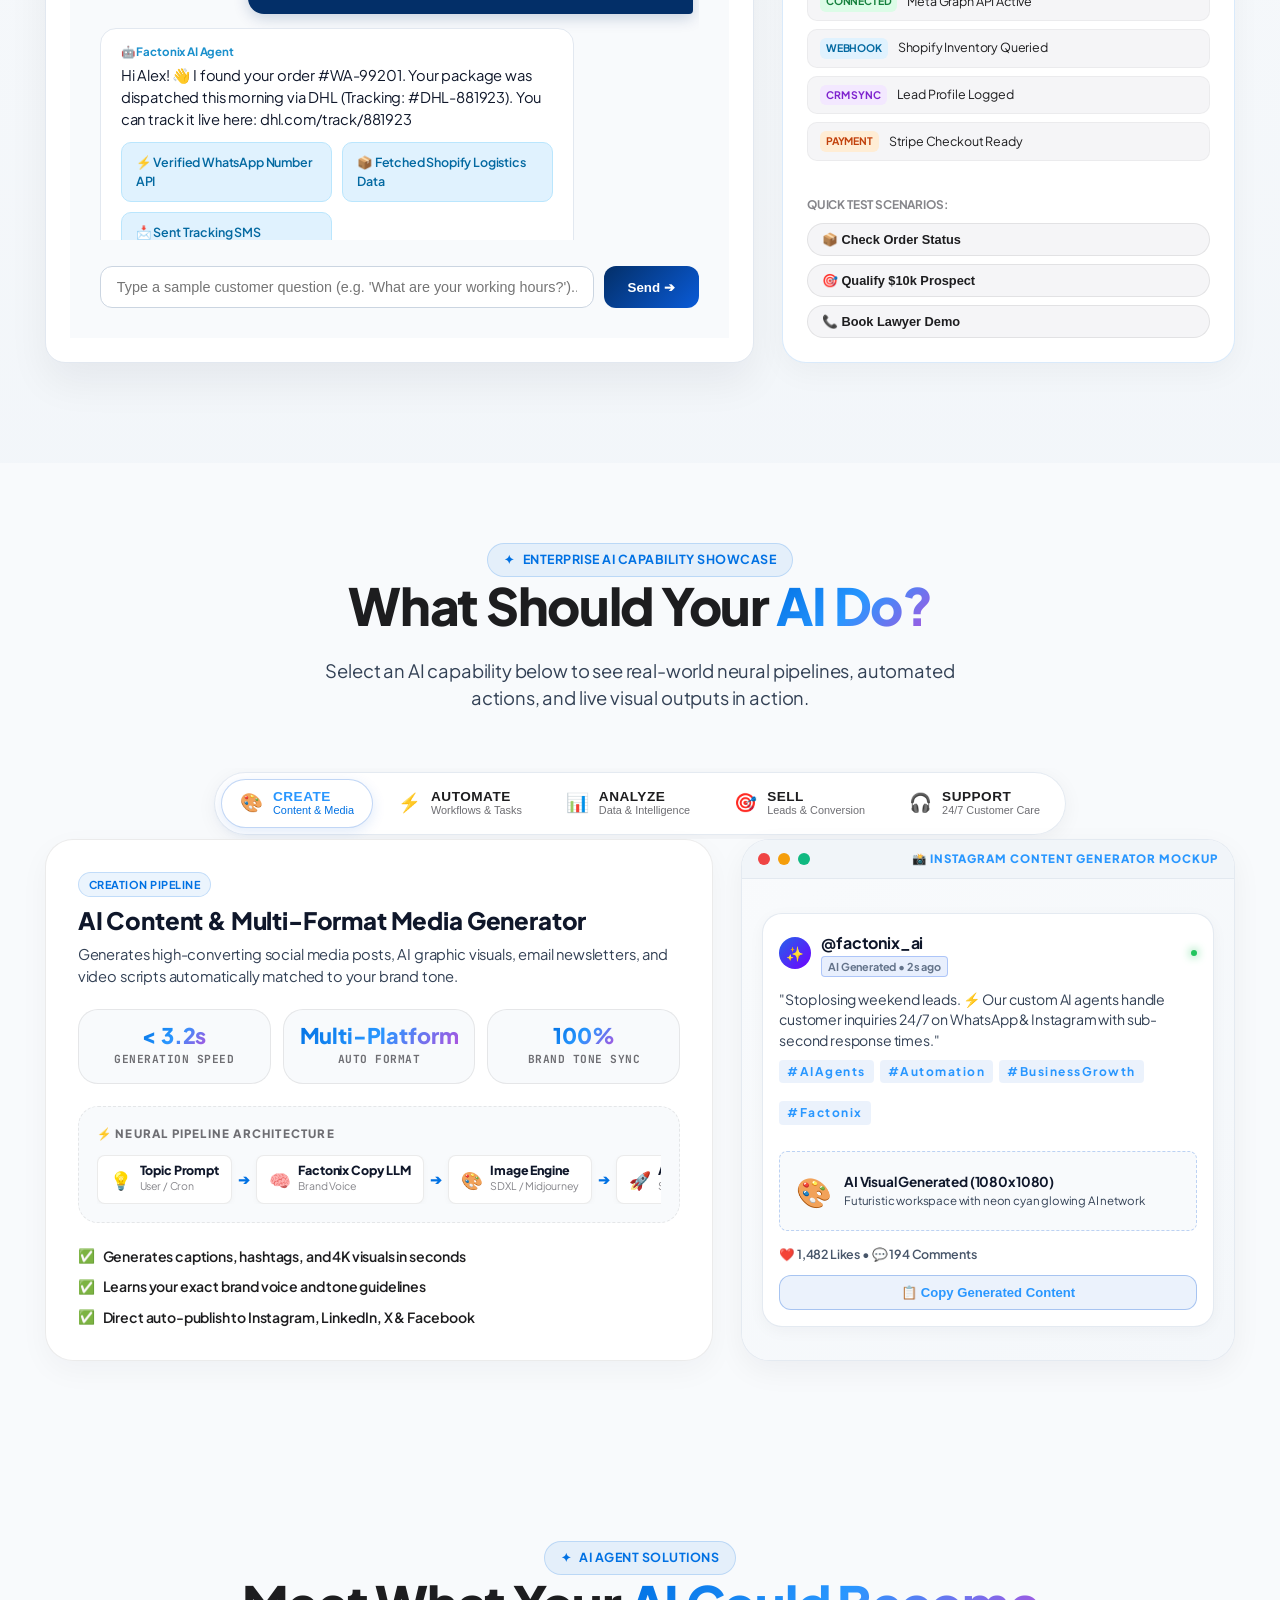
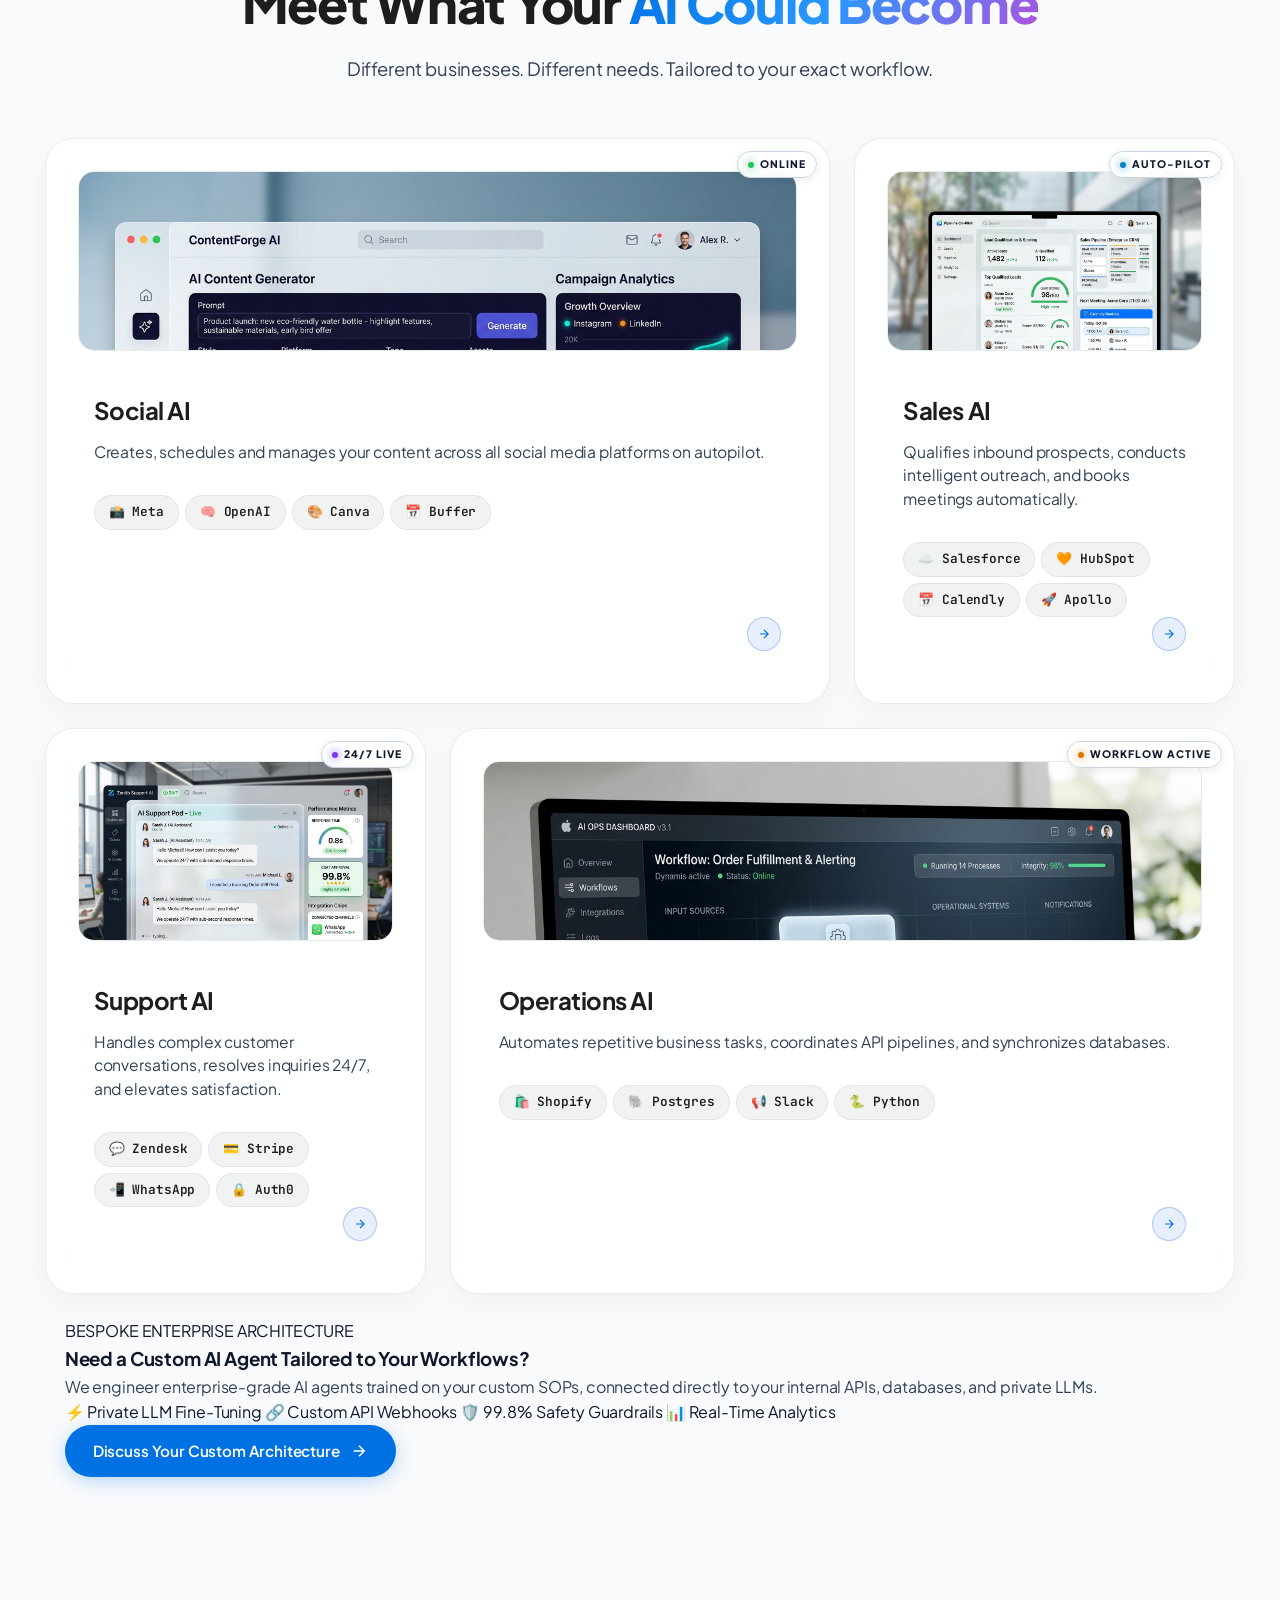
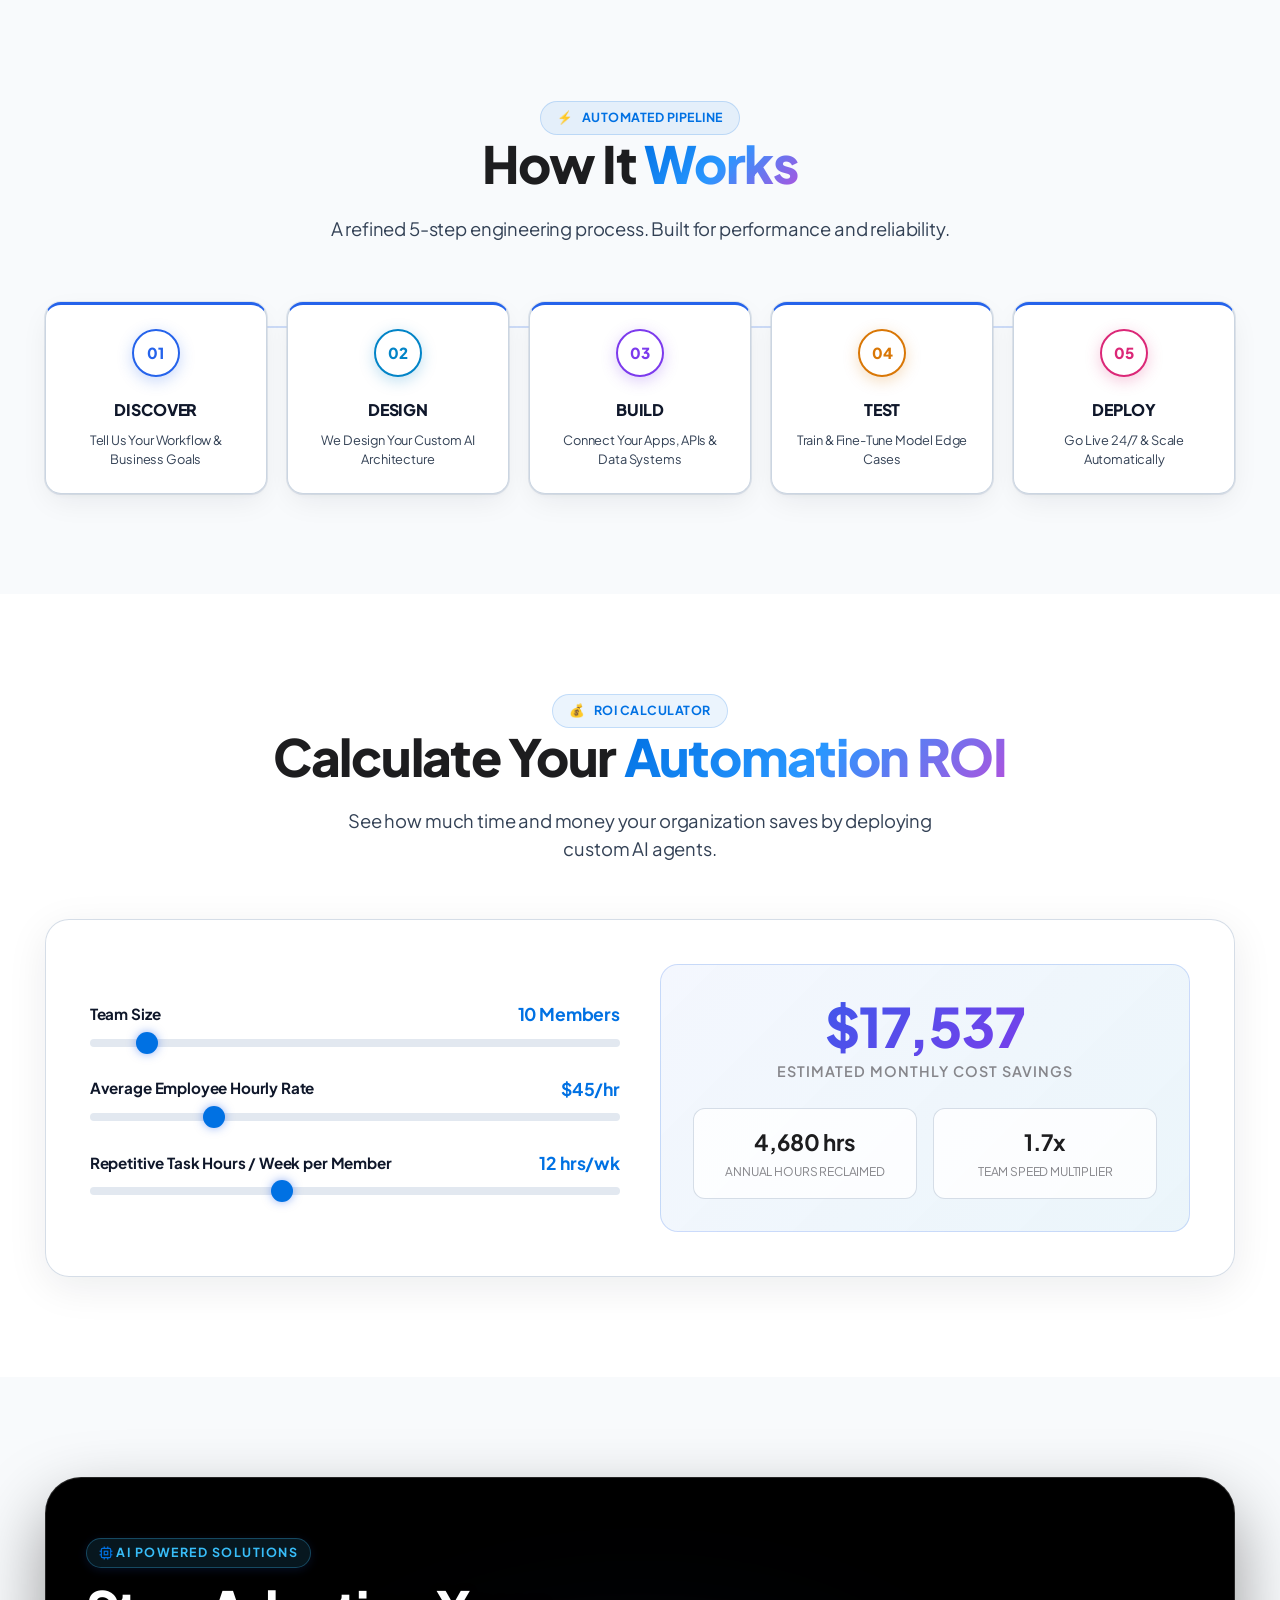
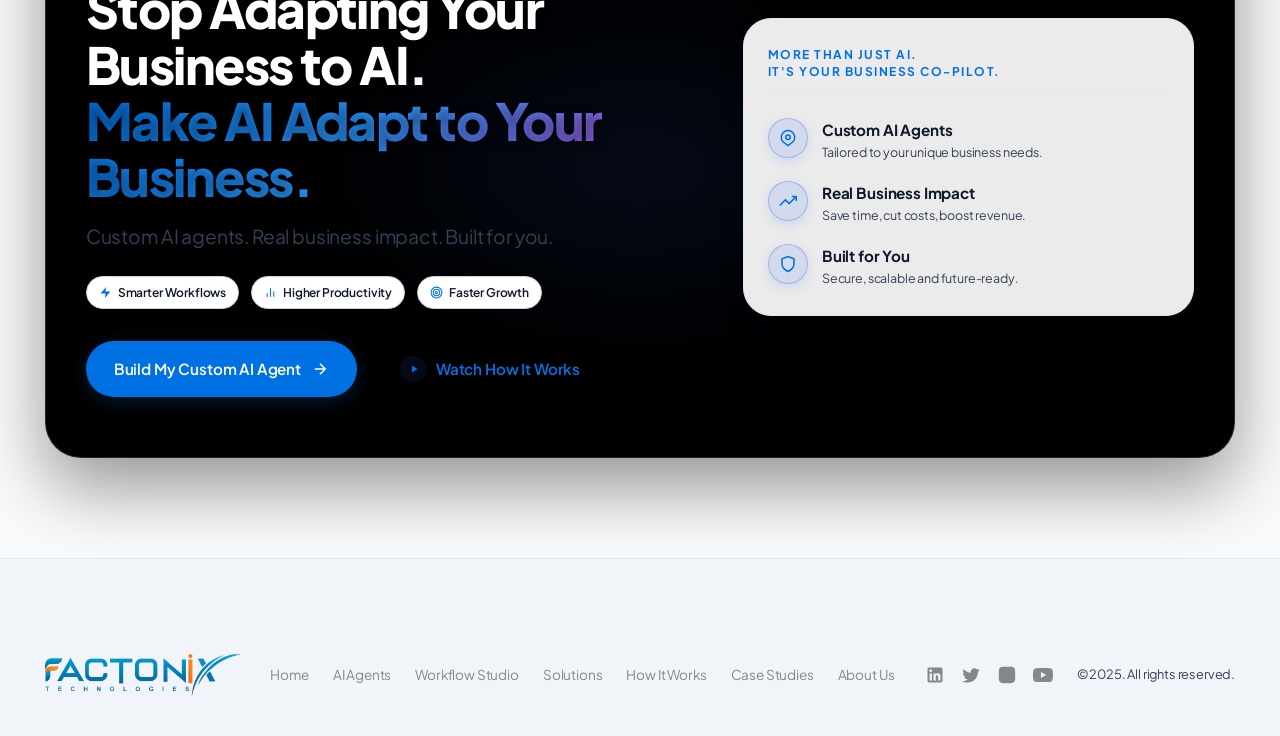
==== commit 91b29518: "contact-activness" ====
--- a/index.html
+++ b/index.html
@@ -57,7 +57,7 @@
             </nav>
 
             <div class="nav-actions">
-                <a href="contact.html" class="btn btn-primary btn-sm">Book a Demo</a>
+                <a href="contact.html?service=book-demo" class="btn btn-primary btn-sm">Book a Demo</a>
                 <button class="mobile-toggle" id="mobileToggle" aria-label="Toggle menu">
                     <span></span><span></span><span></span>
                 </button>
@@ -89,7 +89,7 @@
                     </div>
 
                     <div class="hero-btns">
-                        <a href="contact.html#configurator" class="btn btn-primary btn-glow">
+                        <a href="contact.html?service=build-my-agent" class="btn btn-primary btn-glow">
                             Build My AI Agent
                             <svg class="arrow-icon" viewBox="0 0 24 24" fill="none" stroke="currentColor" stroke-width="2"><path d="M5 12h14M12 5l7 7-7 7"/></svg>
                         </a>
@@ -411,7 +411,7 @@
                     </div>
 
                     <div class="comp-card-footer">
-                        <a href="#workflow-studio" class="btn btn-primary btn-block btn-glow">
+                        <a href="contact.html?service=build-my-agent" class="btn btn-primary btn-block btn-glow">
                             Build Your Custom AI Agent <span>➔</span>
                         </a>
                     </div>
@@ -1087,9 +1087,9 @@
                             <span class="tool-chip" title="Buffer Sync">📅 Buffer</span>
                         </div>
 
-                        <button class="agent-arrow-btn" aria-label="Learn more about Social AI">
+                        <a href="contact.html?service=social-automation" class="agent-arrow-btn" aria-label="Deploy Social AI">
                             <svg viewBox="0 0 24 24" fill="none" stroke="currentColor" stroke-width="2"><path d="M5 12h14M12 5l7 7-7 7"/></svg>
-                        </button>
+                        </a>
                     </div>
                 </div>
 
@@ -1114,9 +1114,9 @@
                             <span class="tool-chip" title="Apollo Data">🚀 Apollo</span>
                         </div>
 
-                        <button class="agent-arrow-btn" aria-label="Learn more about Sales AI">
+                        <a href="contact.html?service=sales-ai" class="agent-arrow-btn" aria-label="Deploy Sales AI">
                             <svg viewBox="0 0 24 24" fill="none" stroke="currentColor" stroke-width="2"><path d="M5 12h14M12 5l7 7-7 7"/></svg>
-                        </button>
+                        </a>
                     </div>
                 </div>
 
@@ -1141,9 +1141,9 @@
                             <span class="tool-chip" title="Auth0 Auth">🔒 Auth0</span>
                         </div>
 
-                        <button class="agent-arrow-btn" aria-label="Learn more about Support AI">
+                        <a href="contact.html?service=customer-support-ai" class="agent-arrow-btn" aria-label="Deploy Support AI">
                             <svg viewBox="0 0 24 24" fill="none" stroke="currentColor" stroke-width="2"><path d="M5 12h14M12 5l7 7-7 7"/></svg>
-                        </button>
+                        </a>
                     </div>
                 </div>
 
@@ -1168,9 +1168,9 @@
                             <span class="tool-chip" title="Python Engine">🐍 Python</span>
                         </div>
 
-                        <button class="agent-arrow-btn" aria-label="Learn more about Operations AI">
+                        <a href="contact.html?service=ai-automation" class="agent-arrow-btn" aria-label="Deploy Operations AI">
                             <svg viewBox="0 0 24 24" fill="none" stroke="currentColor" stroke-width="2"><path d="M5 12h14M12 5l7 7-7 7"/></svg>
-                        </button>
+                        </a>
                     </div>
                 </div>
 
@@ -1193,7 +1193,7 @@
                     </div>
                 </div>
                 <div class="custom-banner-right">
-                    <a href="#contact" class="btn btn-primary btn-lg btn-glow">
+                    <a href="contact.html?service=build-my-agent" class="btn btn-primary btn-lg btn-glow">
                         Discuss Your Custom Architecture
                         <svg class="arrow-icon" viewBox="0 0 24 24" fill="none" stroke="currentColor" stroke-width="2"><path d="M5 12h14M12 5l7 7-7 7"/></svg>
                     </a>
@@ -1373,7 +1373,7 @@
                         </div>
 
                         <div class="cta-btns">
-                            <a href="contact.html#configurator" class="btn btn-primary btn-glow">
+                            <a href="contact.html?service=build-my-agent" class="btn btn-primary btn-glow">
                                 Build My Custom AI Agent
                                 <svg class="arrow-icon" viewBox="0 0 24 24" fill="none" stroke="currentColor" stroke-width="2"><path d="M5 12h14M12 5l7 7-7 7"/></svg>
                             </a>
--- a/styles.css
+++ b/styles.css
@@ -17988,11 +17988,307 @@
     }
 }
 
-
-
-
-
-
-
-
-
+/* ==========================================
+   CONTEXT-AWARE CONTACT PAGE & CONFIGURATOR ENHANCEMENTS
+   ========================================== */
+.service-context-banner {
+    display: flex;
+    align-items: center;
+    justify-content: space-between;
+    gap: 20px;
+    padding: 20px 32px;
+    background: linear-gradient(135deg, rgba(37, 99, 235, 0.08) 0%, rgba(2, 132, 199, 0.05) 100%);
+    border-bottom: 1px solid rgba(37, 99, 235, 0.25);
+    transition: all 0.3s ease;
+}
+
+.service-context-banner.context-active-highlight {
+    background: linear-gradient(135deg, rgba(37, 99, 235, 0.12) 0%, rgba(16, 185, 129, 0.06) 100%);
+    border-bottom: 2px solid #2563eb;
+}
+
+.service-context-left {
+    display: flex;
+    flex-direction: column;
+    gap: 6px;
+}
+
+.service-context-badge-row {
+    display: flex;
+    align-items: center;
+    gap: 10px;
+    flex-wrap: wrap;
+}
+
+.service-context-pill {
+    display: inline-flex;
+    align-items: center;
+    gap: 6px;
+    padding: 4px 10px;
+    border-radius: 999px;
+    background: rgba(37, 99, 235, 0.14);
+    border: 1px solid rgba(37, 99, 235, 0.35);
+    color: #1d4ed8;
+    font-size: 0.72rem;
+    font-weight: 800;
+    letter-spacing: 0.8px;
+    text-transform: uppercase;
+}
+
+.context-pulse-dot {
+    width: 7px;
+    height: 7px;
+    border-radius: 50%;
+    background: #10b981;
+    box-shadow: 0 0 8px #10b981;
+    animation: pulseGlowDot 1.8s infinite ease-in-out;
+}
+
+@keyframes pulseGlowDot {
+    0%, 100% { transform: scale(1); opacity: 1; }
+    50% { transform: scale(1.3); opacity: 0.65; }
+}
+
+.service-context-code {
+    font-family: monospace;
+    font-size: 0.75rem;
+    font-weight: 700;
+    color: #0284c7;
+    background: rgba(2, 132, 199, 0.08);
+    padding: 3px 8px;
+    border-radius: 6px;
+}
+
+.service-context-title-row {
+    display: flex;
+    align-items: baseline;
+    gap: 8px;
+    flex-wrap: wrap;
+}
+
+.service-context-prefix {
+    font-size: 0.92rem;
+    font-weight: 600;
+    color: #475569;
+}
+
+.service-context-name {
+    font-size: 1.15rem;
+    font-weight: 800;
+    color: #0f172a;
+}
+
+.service-context-desc {
+    font-size: 0.85rem;
+    color: #475569;
+    margin: 0;
+}
+
+.step-header-flex {
+    display: flex;
+    align-items: flex-start;
+    justify-content: space-between;
+    gap: 16px;
+    flex-wrap: wrap;
+}
+
+.step-active-indicator {
+    display: inline-flex;
+    align-items: center;
+    padding: 6px 14px;
+    border-radius: 999px;
+    background: rgba(37, 99, 235, 0.1);
+    border: 1px solid rgba(37, 99, 235, 0.3);
+    color: #1d4ed8;
+    font-size: 0.8rem;
+    font-weight: 800;
+    white-space: nowrap;
+}
+
+.option-card-badge {
+    display: inline-block;
+    font-size: 0.68rem;
+    font-weight: 800;
+    letter-spacing: 0.7px;
+    text-transform: uppercase;
+    padding: 3px 8px;
+    border-radius: 6px;
+    background: #f1f5f9;
+    color: #475569;
+    margin-bottom: 8px;
+    transition: all 0.25s ease;
+}
+
+.config-option-card.selected .option-card-badge {
+    background: #2563eb;
+    color: #ffffff;
+}
+
+.config-form-always-visible {
+    display: block !important;
+    margin-top: 32px;
+    padding-top: 32px;
+    border-top: 2px dashed rgba(203, 213, 225, 0.85);
+}
+
+.contact-form-header-row {
+    display: flex;
+    align-items: flex-start;
+    justify-content: space-between;
+    gap: 16px;
+    margin-bottom: 18px;
+    flex-wrap: wrap;
+}
+
+.form-ready-badge {
+    display: inline-flex;
+    align-items: center;
+    gap: 6px;
+    padding: 6px 14px;
+    border-radius: 999px;
+    background: rgba(16, 185, 129, 0.12);
+    border: 1px solid rgba(16, 185, 129, 0.35);
+    color: #059669;
+    font-size: 0.78rem;
+    font-weight: 800;
+}
+
+.form-enquiry-context-box {
+    background: linear-gradient(135deg, rgba(37, 99, 235, 0.07) 0%, rgba(15, 23, 42, 0.02) 100%);
+    border: 1.5px solid rgba(37, 99, 235, 0.35);
+    border-left: 5px solid #2563eb;
+    border-radius: 12px;
+    padding: 16px 20px;
+    margin-bottom: 22px;
+}
+
+.form-enquiry-top-row {
+    display: flex;
+    align-items: center;
+    justify-content: space-between;
+    gap: 12px;
+    flex-wrap: wrap;
+    margin-bottom: 12px;
+}
+
+.form-enquiry-kicker {
+    display: block;
+    font-size: 0.7rem;
+    font-weight: 800;
+    letter-spacing: 1px;
+    color: #2563eb;
+    text-transform: uppercase;
+    margin-bottom: 2px;
+}
+
+.form-enquiry-service-name {
+    font-size: 1.12rem;
+    font-weight: 800;
+    color: #0f172a;
+}
+
+.form-enquiry-status-chip {
+    font-size: 0.72rem;
+    font-weight: 800;
+    padding: 4px 10px;
+    border-radius: 6px;
+    background: #2563eb;
+    color: #ffffff;
+    letter-spacing: 0.6px;
+}
+
+.form-blueprint-summary-pills {
+    display: flex;
+    flex-wrap: wrap;
+    gap: 8px;
+}
+
+.blueprint-pill {
+    font-size: 0.78rem;
+    padding: 5px 11px;
+    border-radius: 8px;
+    background: #ffffff;
+    border: 1px solid #cbd5e1;
+    color: #334155;
+}
+
+.blueprint-pill strong {
+    color: #0f172a;
+}
+
+/* Dark Mode (body.robotics-mode) Support for Context-Aware Contact Elements */
+body.robotics-mode .service-context-banner {
+    background: linear-gradient(135deg, rgba(0, 240, 255, 0.1) 0%, rgba(15, 23, 42, 0.9) 100%) !important;
+    border-bottom: 1px solid rgba(0, 240, 255, 0.3) !important;
+}
+
+body.robotics-mode .service-context-pill,
+body.robotics-mode .step-active-indicator {
+    background: rgba(0, 240, 255, 0.15) !important;
+    border-color: rgba(0, 240, 255, 0.4) !important;
+    color: #00f0ff !important;
+}
+
+body.robotics-mode .service-context-name,
+body.robotics-mode .form-enquiry-service-name {
+    color: #ffffff !important;
+}
+
+body.robotics-mode .service-context-prefix,
+body.robotics-mode .service-context-desc {
+    color: #cbd5e1 !important;
+}
+
+body.robotics-mode .option-card-badge {
+    background: rgba(15, 23, 42, 0.9) !important;
+    color: #94a3b8 !important;
+    border: 1px solid rgba(0, 240, 255, 0.2);
+}
+
+body.robotics-mode .config-option-card.selected .option-card-badge {
+    background: #00f0ff !important;
+    color: #030712 !important;
+}
+
+body.robotics-mode .config-form-always-visible {
+    border-top-color: rgba(0, 240, 255, 0.25) !important;
+}
+
+body.robotics-mode .form-enquiry-context-box {
+    background: rgba(11, 20, 38, 0.9) !important;
+    border-color: rgba(0, 240, 255, 0.4) !important;
+    border-left-color: #00f0ff !important;
+}
+
+body.robotics-mode .form-enquiry-kicker {
+    color: #00f0ff !important;
+}
+
+body.robotics-mode .blueprint-pill {
+    background: rgba(5, 12, 26, 0.9) !important;
+    border-color: rgba(0, 240, 255, 0.25) !important;
+    color: #cbd5e1 !important;
+}
+
+body.robotics-mode .blueprint-pill strong {
+    color: #00f0ff !important;
+}
+
+body.robotics-mode #configServiceSelect {
+    background: rgba(11, 20, 38, 0.95) !important;
+    border-color: #00f0ff !important;
+    color: #ffffff !important;
+}
+
+@media (max-width: 768px) {
+    .service-context-banner {
+        flex-direction: column;
+        align-items: flex-start;
+        padding: 18px 20px;
+    }
+    .service-context-right,
+    .service-context-right .btn {
+        width: 100%;
+        justify-content: center;
+    }
+}
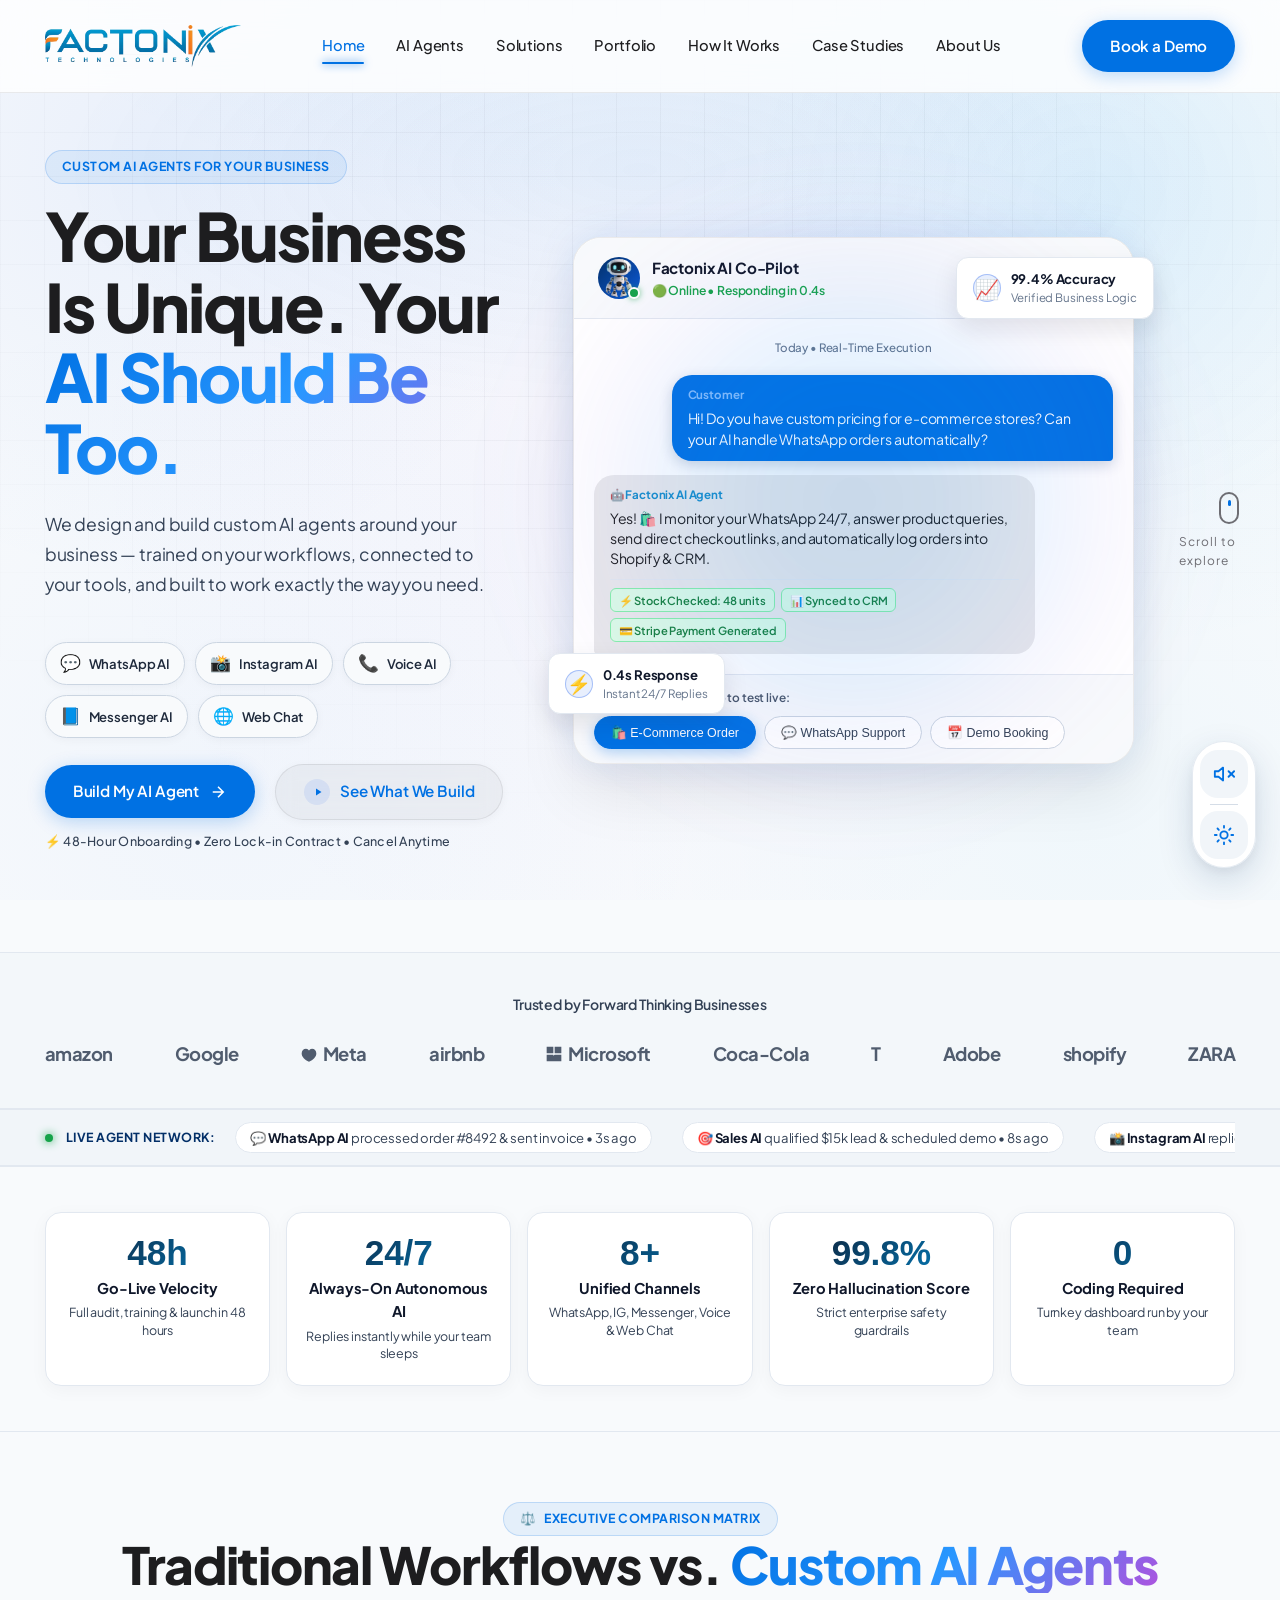
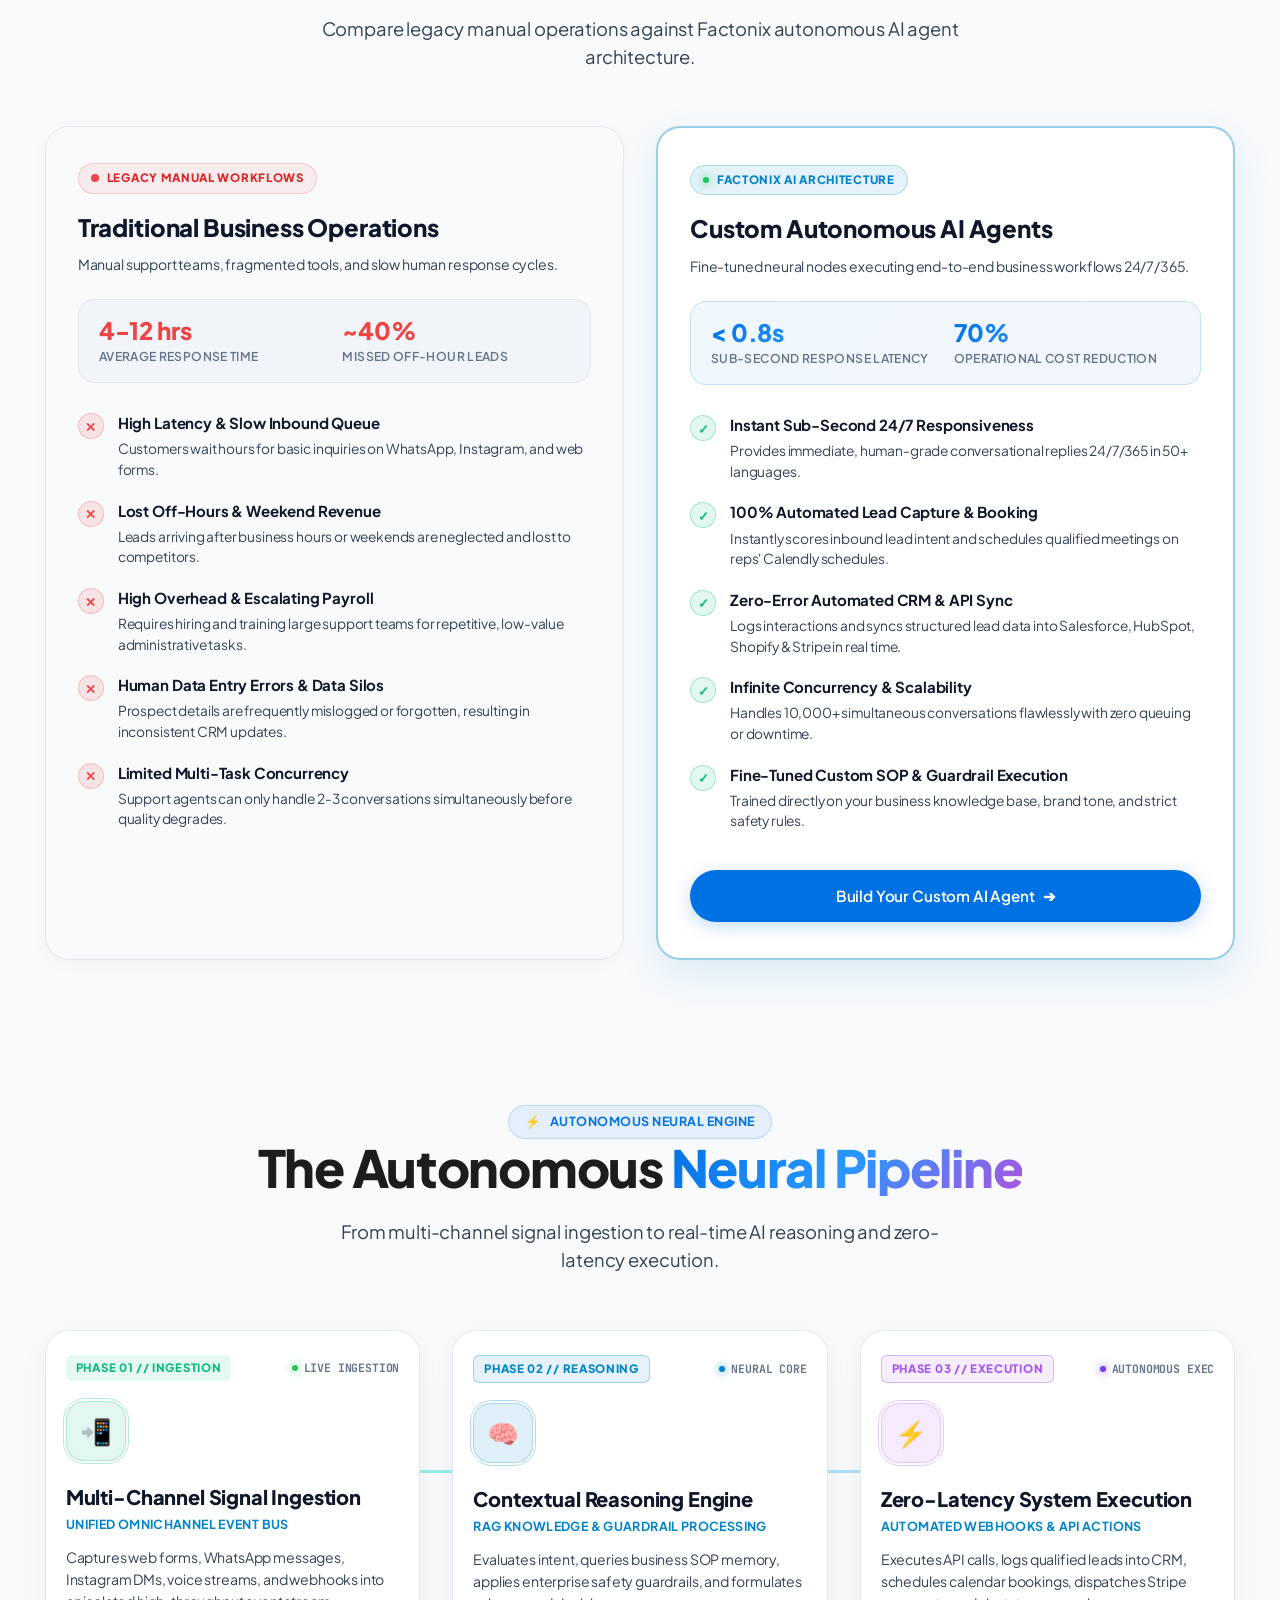
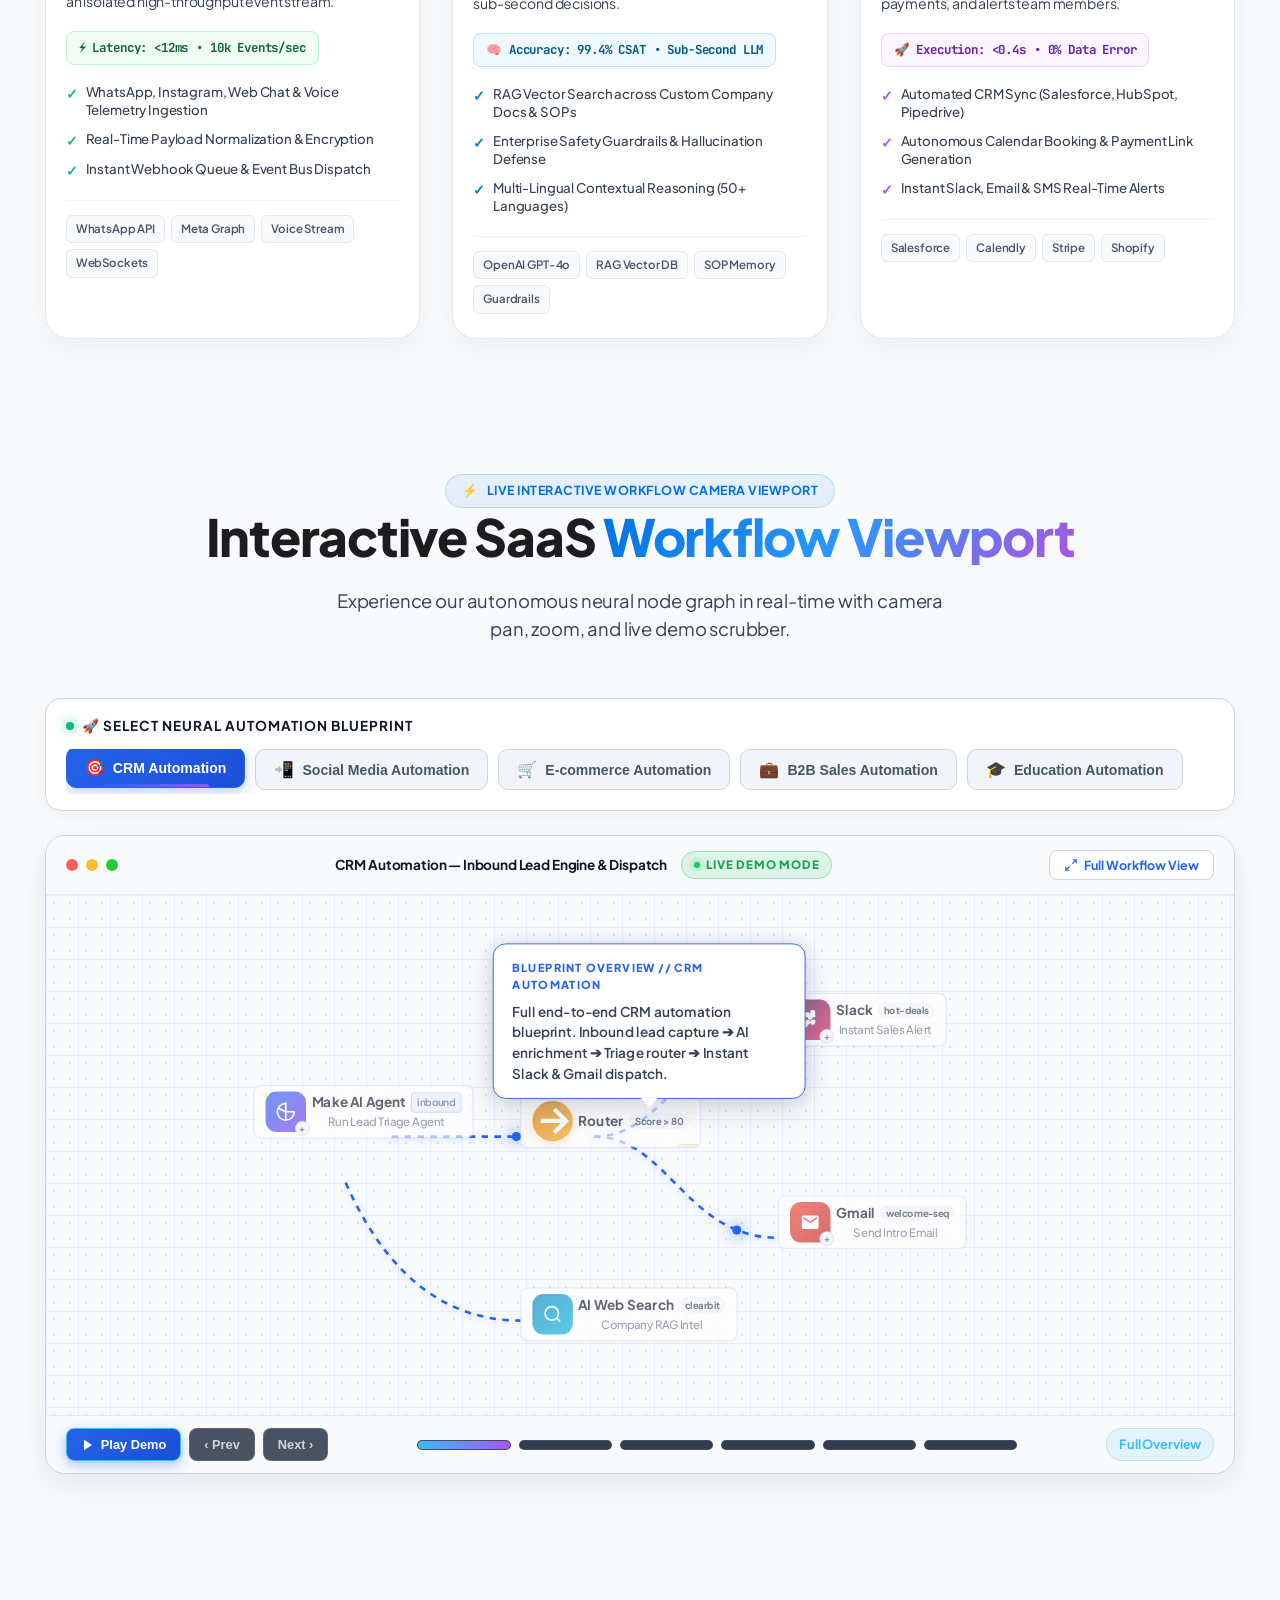
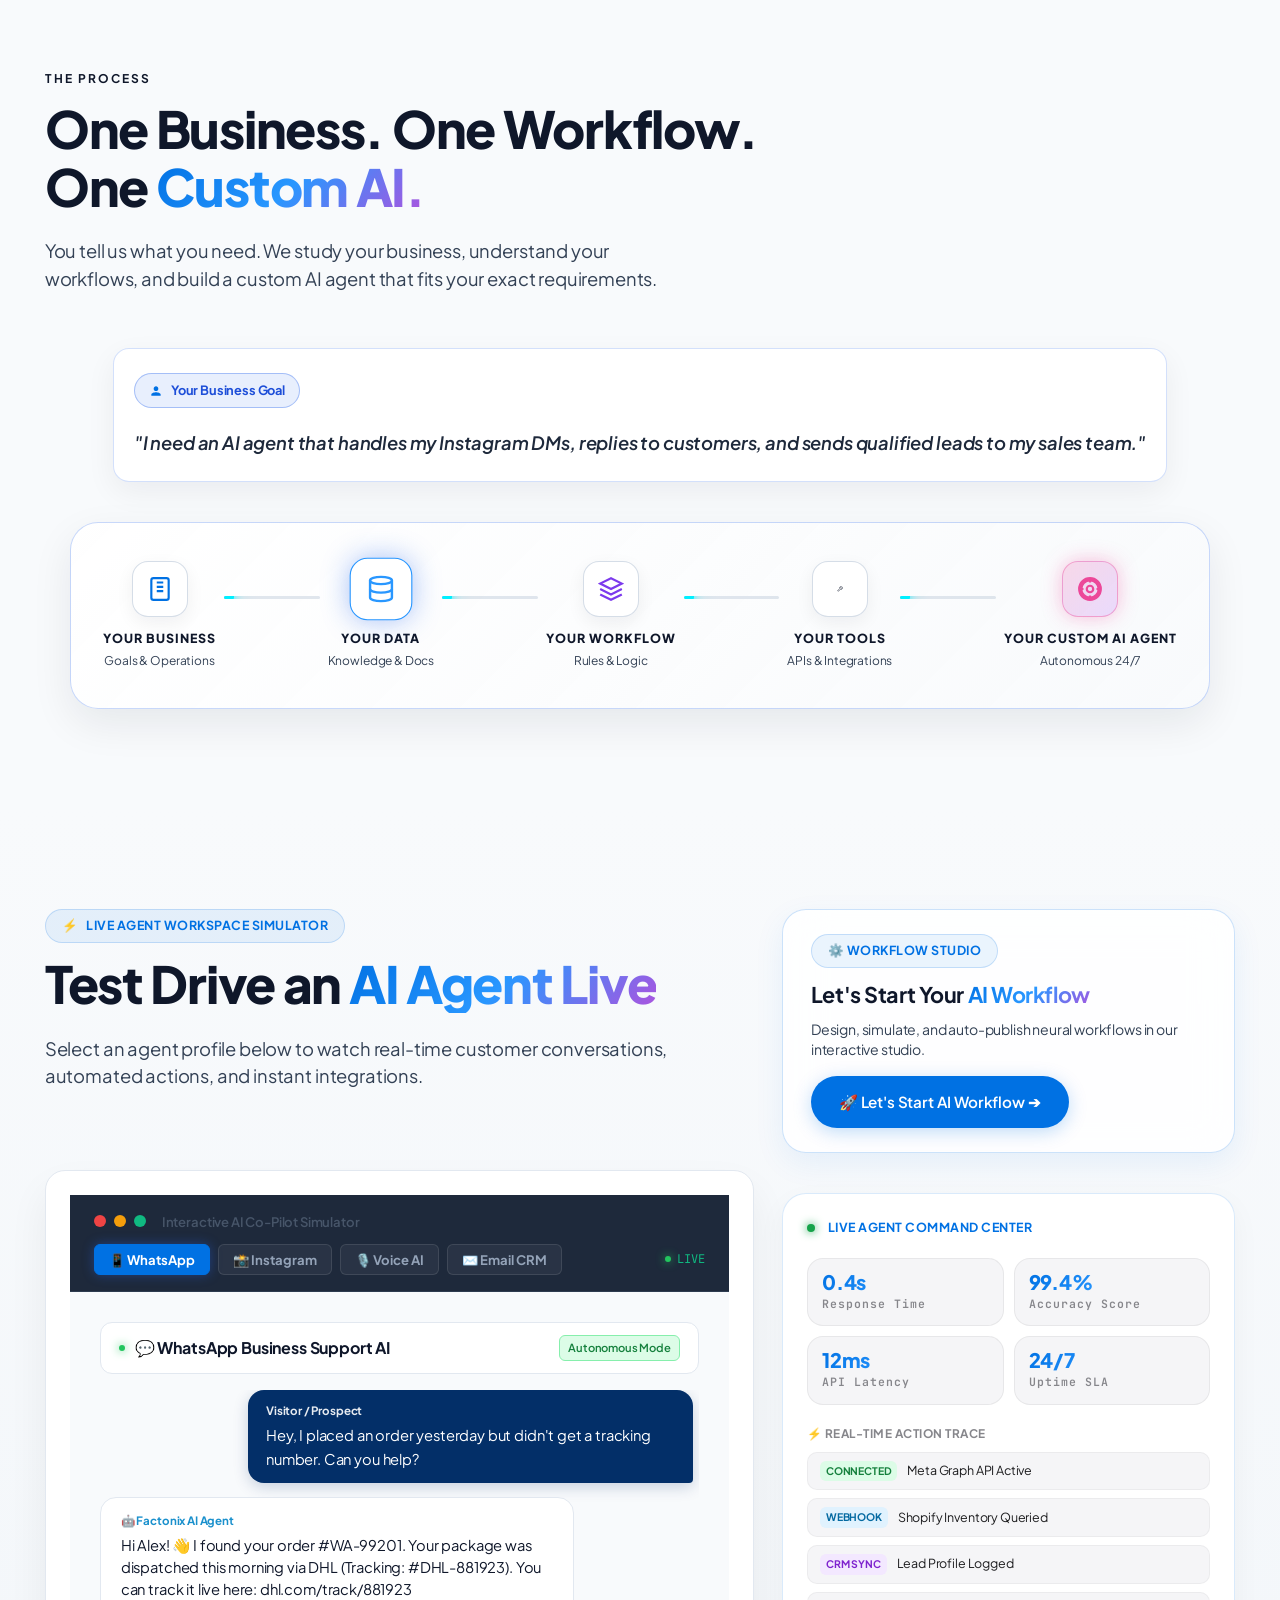
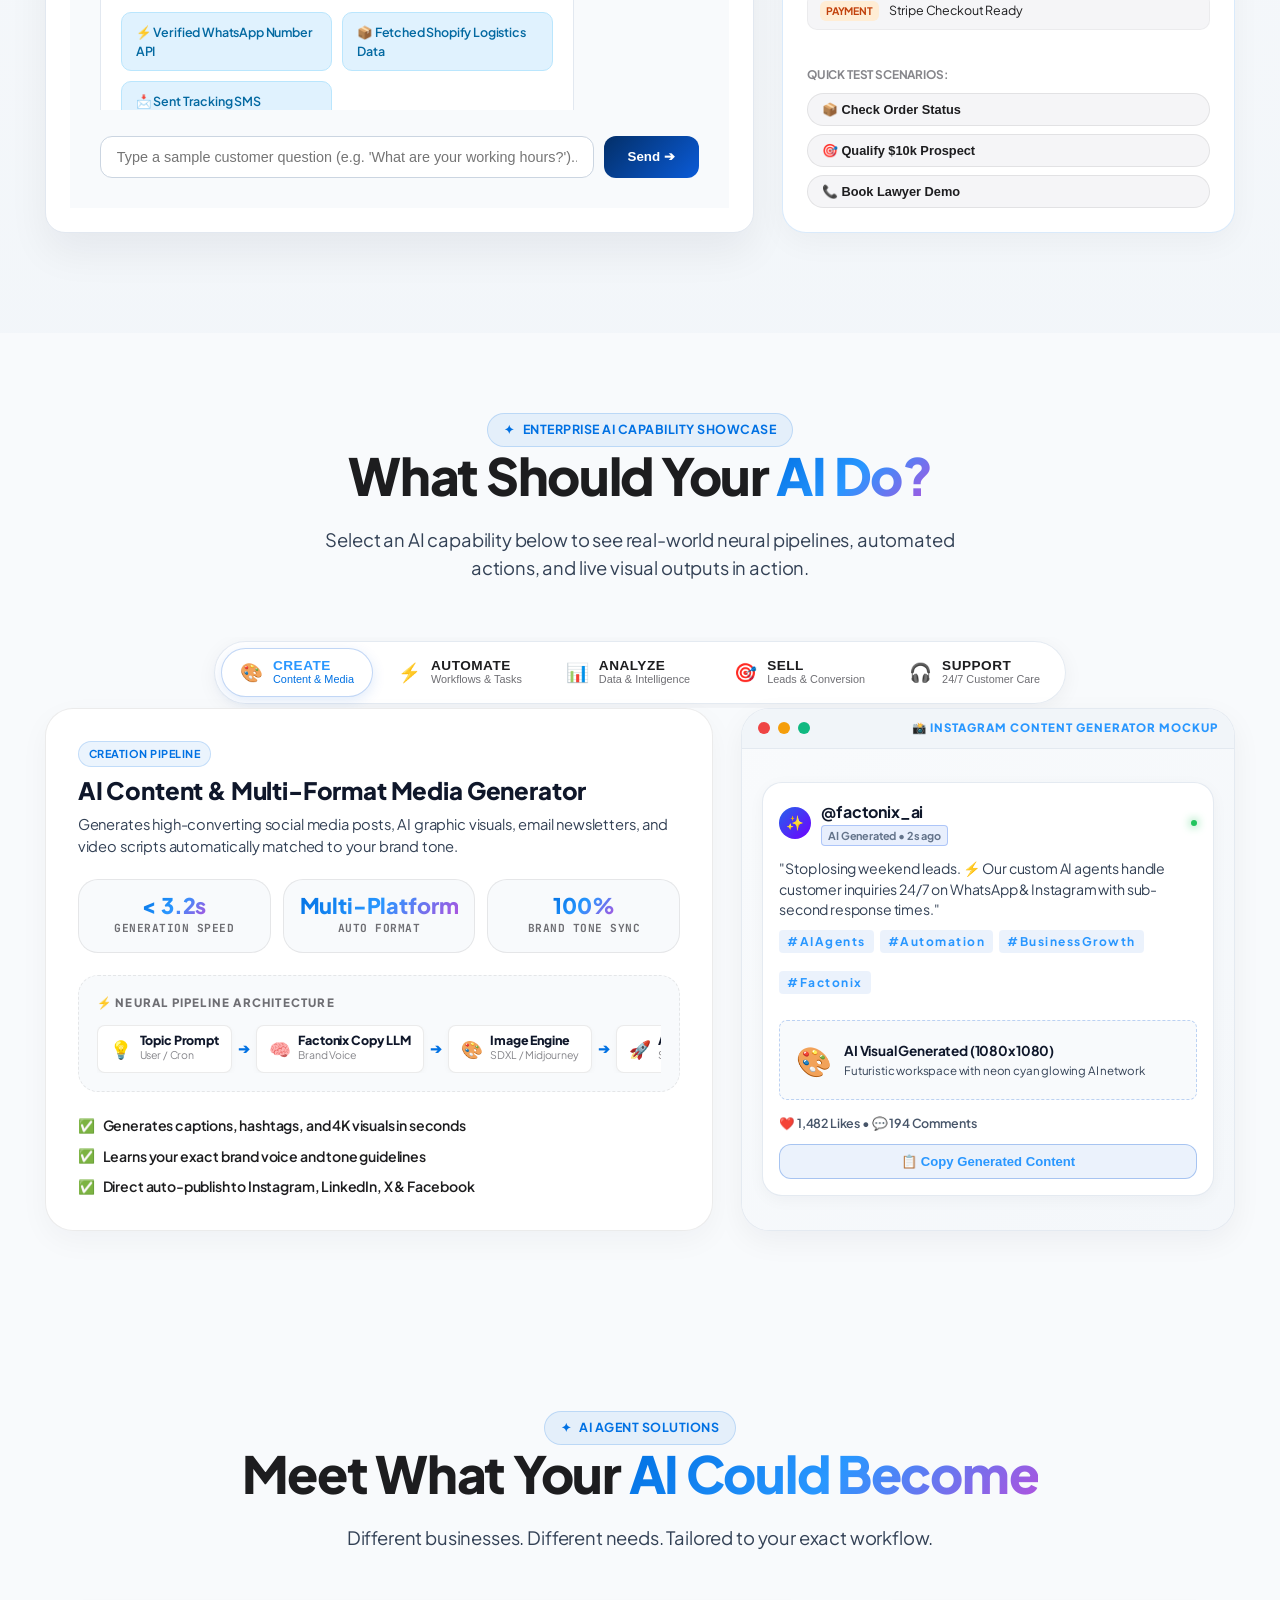
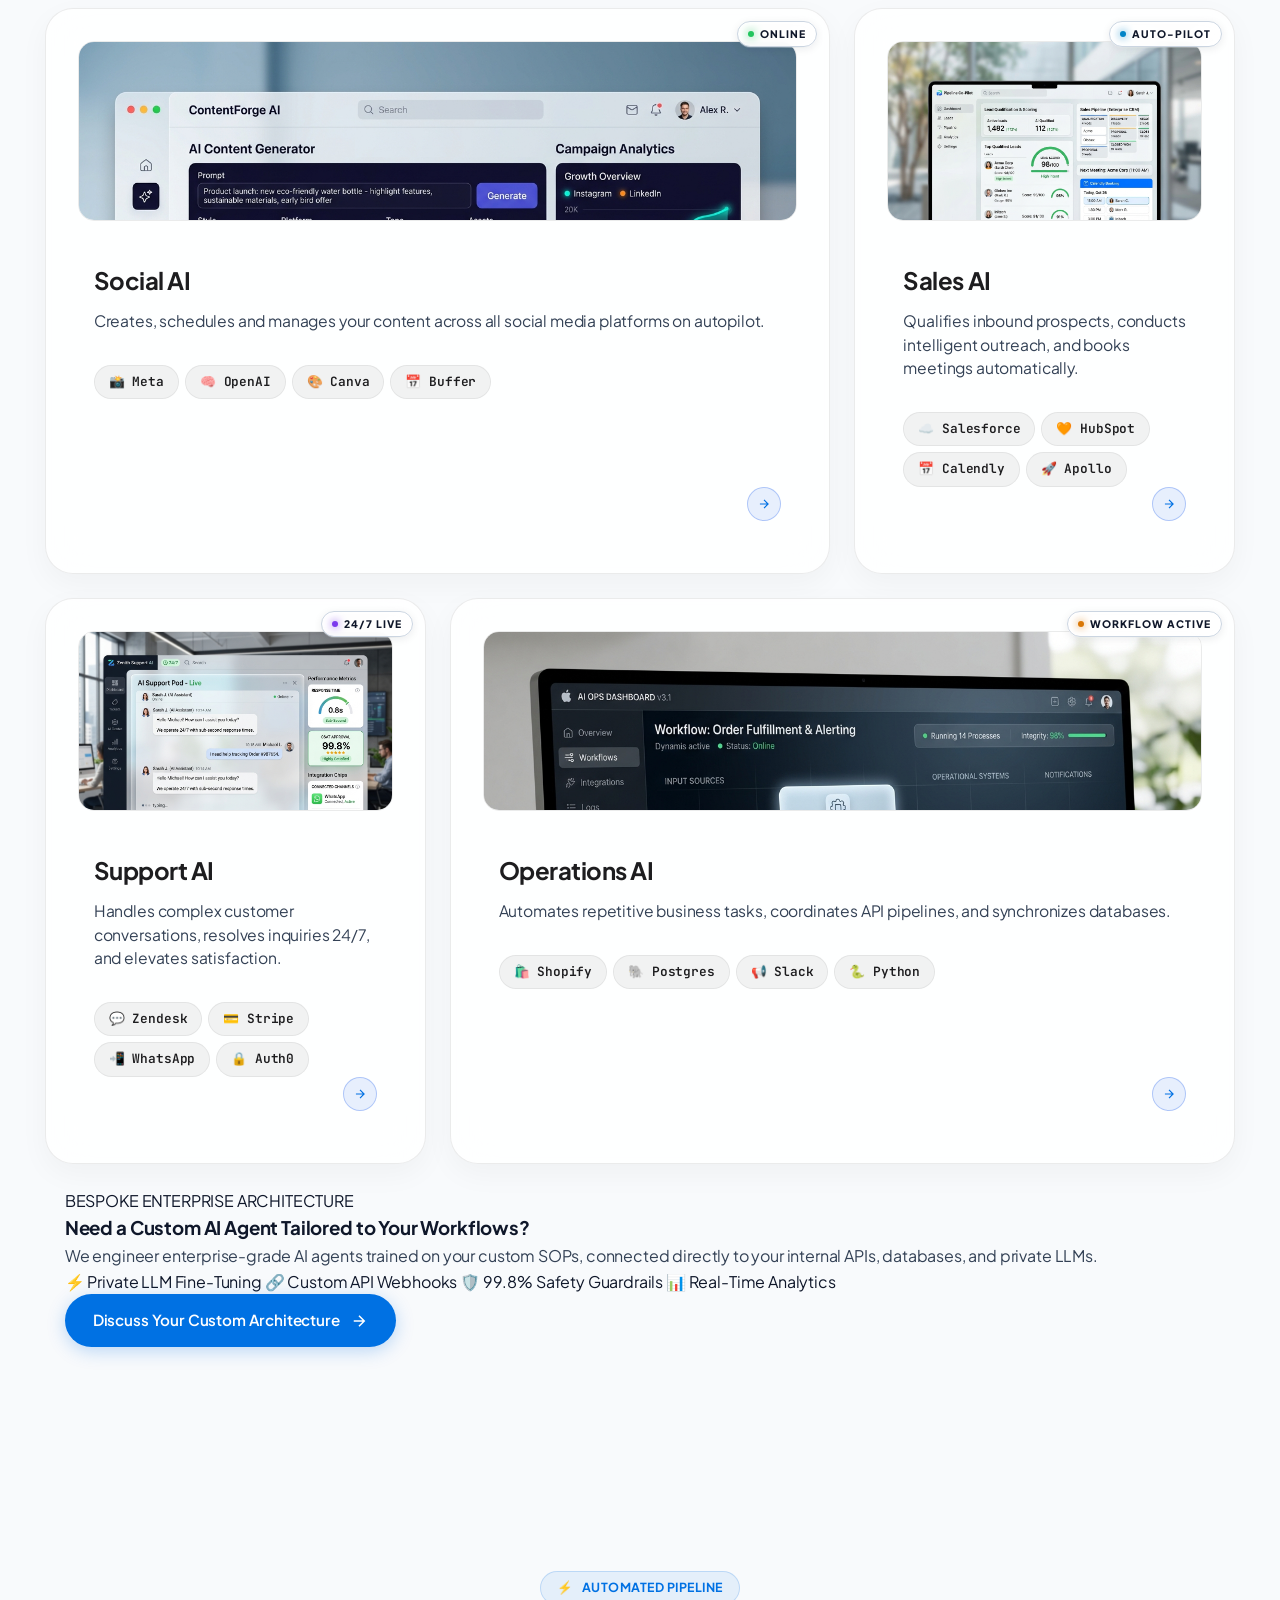
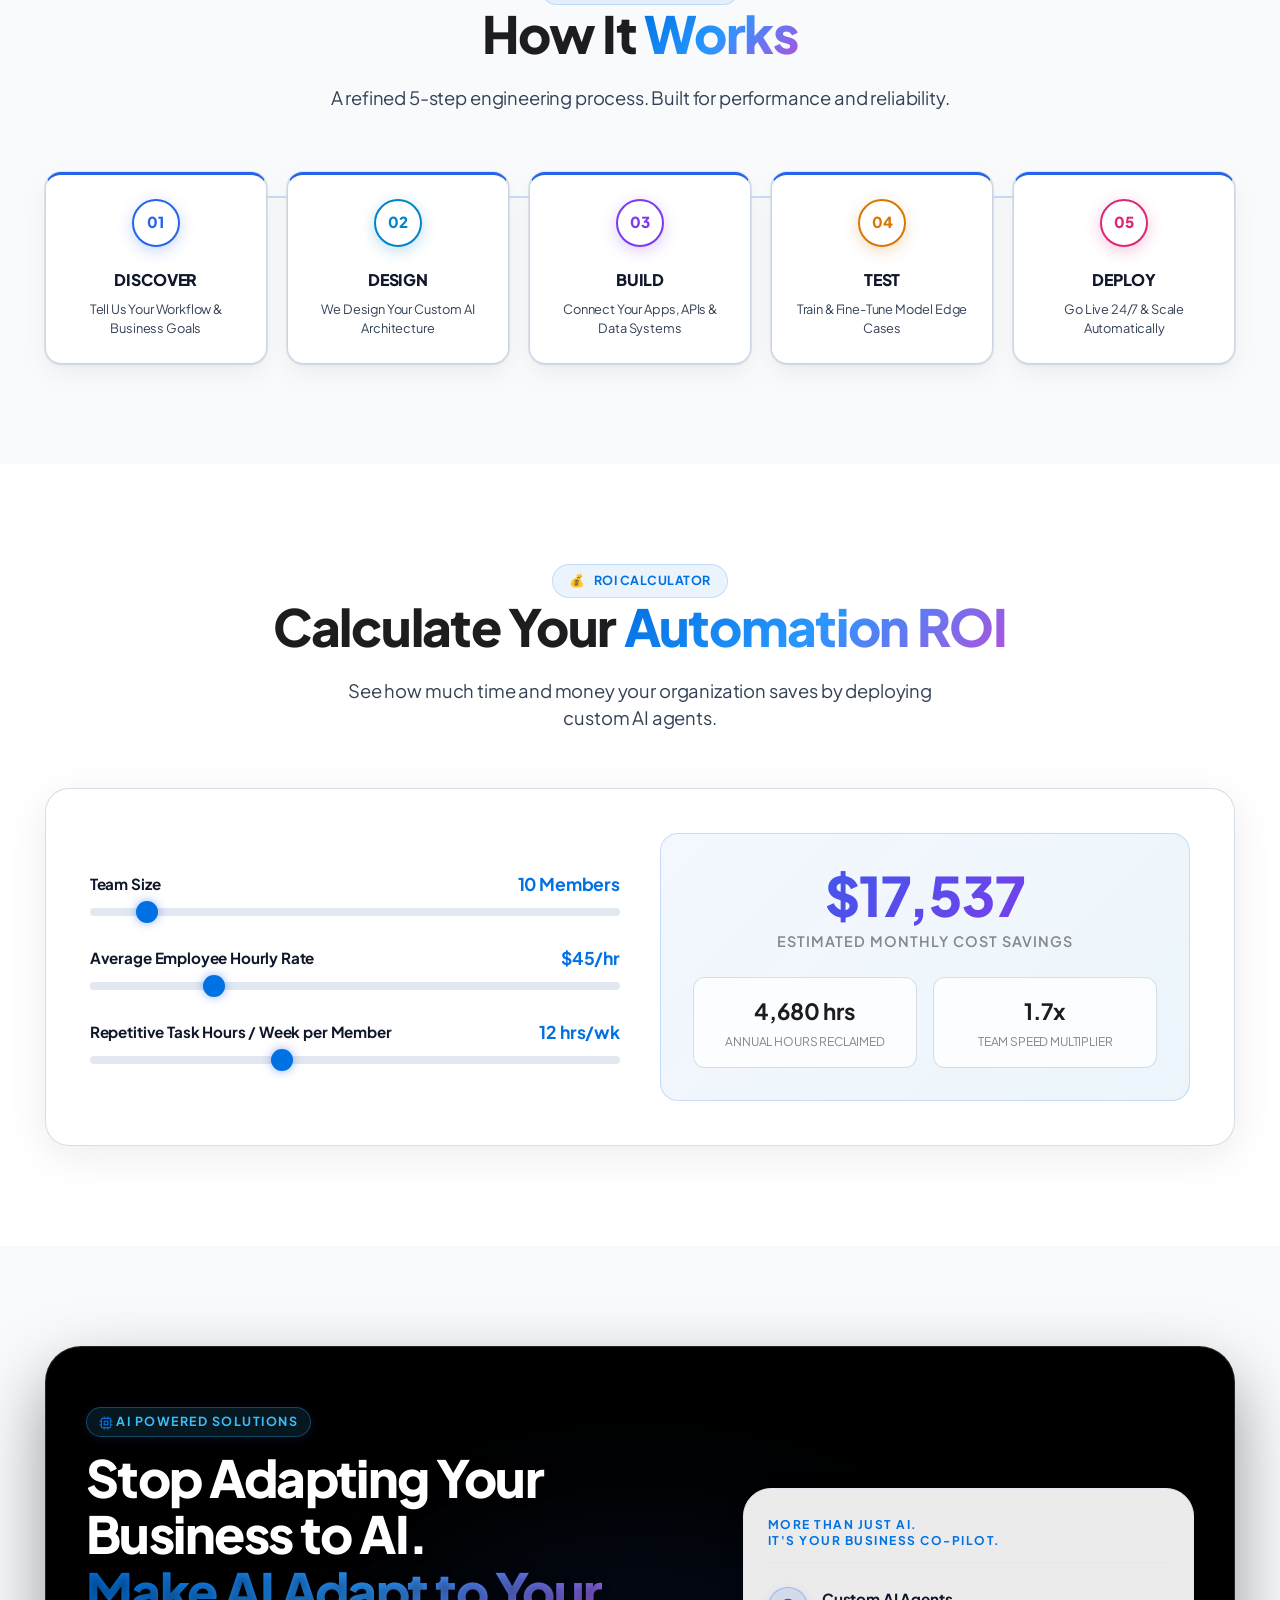
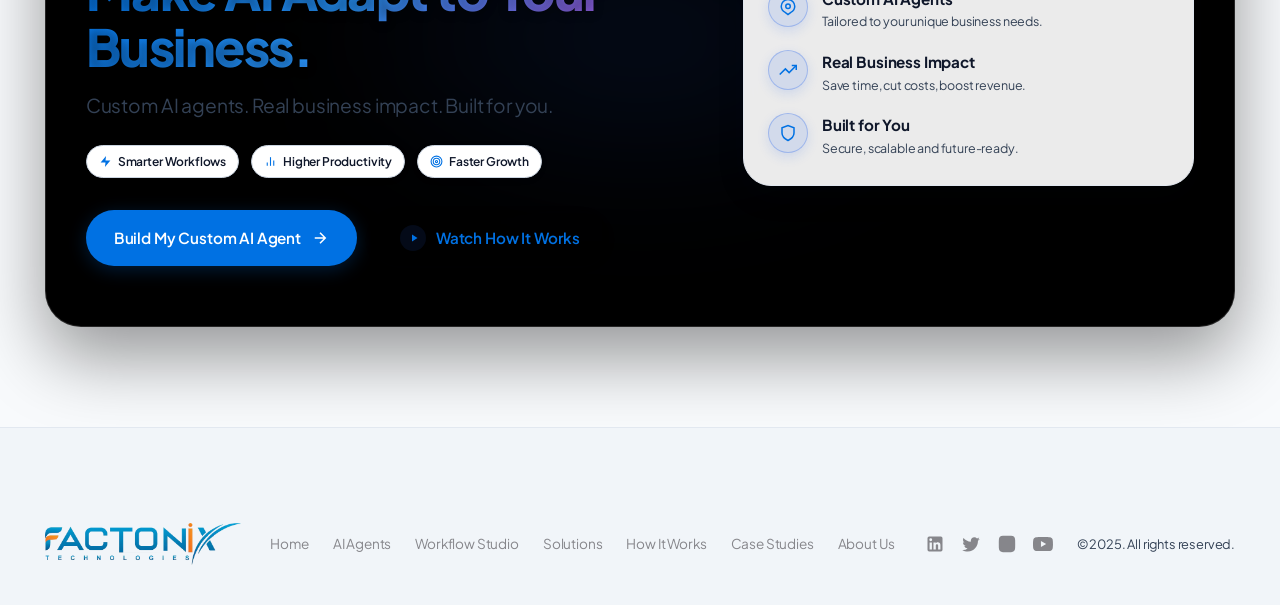
==== commit 8f63e7b6: "modified and fixed SEO issues" ====
--- a/index.html
+++ b/index.html
@@ -3,7 +3,62 @@
 <head>
     <meta charset="UTF-8">
     <meta name="viewport" content="width=device-width, initial-scale=1.0">
-    <title>Agent Factonix - Custom AI Agents For Your Business</title>
+    <title>Factonix Technologies | Custom AI Agents &amp; Business Automation</title>
+    <meta name="description" content="Build custom AI agents for your business with Factonix. Deploy autonomous agents for WhatsApp, Instagram, Voice, and CRM that qualify leads, handle support, and automate workflows 24/7.">
+    <meta name="keywords" content="custom AI agents, autonomous AI, AI workflow automation, WhatsApp AI, voice AI agent, customer support AI, AI agent studio, CRM automation">
+    <meta name="author" content="Factonix Technologies">
+    <meta name="robots" content="index, follow, max-image-preview:large, max-snippet:-1, max-video-preview:-1">
+    <link rel="canonical" href="https://factonix.com/">
+    <link rel="icon" type="image/webp" href="assets/images/logo.webp">
+
+    <!-- Open Graph / Facebook -->
+    <meta property="og:type" content="website">
+    <meta property="og:locale" content="en_US">
+    <meta property="og:url" content="https://factonix.com/">
+    <meta property="og:site_name" content="Factonix Technologies">
+    <meta property="og:title" content="Factonix Technologies | Custom AI Agents &amp; Business Automation">
+    <meta property="og:description" content="We design and build custom AI agents trained on your workflows, connected to your tools, and built to work exactly the way your business needs.">
+    <meta property="og:image" content="https://factonix.com/assets/images/logo.webp">
+
+    <!-- Twitter Card -->
+    <meta name="twitter:card" content="summary_large_image">
+    <meta name="twitter:title" content="Factonix Technologies | Custom AI Agents &amp; Business Automation">
+    <meta name="twitter:description" content="We design and build custom AI agents trained on your workflows, connected to your tools, and built to work exactly the way your business needs.">
+    <meta name="twitter:image" content="https://factonix.com/assets/images/logo.webp">
+
+    <!-- Structured Data (JSON-LD) -->
+    <script type="application/ld+json">
+    {
+      "@context": "https://schema.org",
+      "@graph": [
+        {
+          "@type": "Organization",
+          "@id": "https://factonix.com/#organization",
+          "name": "Factonix Technologies",
+          "url": "https://factonix.com/",
+          "logo": {
+            "@type": "ImageObject",
+            "url": "https://factonix.com/assets/images/logo.webp",
+            "caption": "Factonix Technologies Logo"
+          },
+          "description": "Provider of custom autonomous AI agents, enterprise workflow automation, and omnichannel conversational AI systems.",
+          "contactPoint": {
+            "@type": "ContactPoint",
+            "contactType": "customer support",
+            "url": "https://factonix.com/contact.html"
+          }
+        },
+        {
+          "@type": "WebSite",
+          "@id": "https://factonix.com/#website",
+          "url": "https://factonix.com/",
+          "name": "Factonix Technologies",
+          "publisher": { "@id": "https://factonix.com/#organization" }
+        }
+      ]
+    }
+    </script>
+
     <!-- Google Fonts -->
     <link rel="preconnect" href="https://fonts.googleapis.com">
     <link rel="preconnect" href="https://fonts.gstatic.com" crossorigin>
@@ -72,8 +127,7 @@
                 <div class="hero-content">
                     <div class="sub-tag">CUSTOM AI AGENTS FOR YOUR BUSINESS</div>
                     <h1 class="hero-title">
-                        Your Business Is Unique. <br>
-                        Your <span class="text-glow">AI Should Be Too.</span>
+                        Your Business Is Unique. Your <span class="text-glow">AI Should Be Too.</span>
                     </h1>
                     <p class="hero-description">
                         We design and build custom AI agents around your business — trained on your workflows, connected to your tools, and built to work exactly the way you need.
--- a/styles.css
+++ b/styles.css
@@ -94,14 +94,32 @@
     overflow-x: hidden;
     position: relative;
     background-image: 
-        radial-gradient(circle at 50% 0%, rgba(37, 99, 235, 0.08) 0%, transparent 60%),
-        radial-gradient(circle at 80% 40%, rgba(2, 132, 199, 0.05) 0%, transparent 50%),
-        radial-gradient(circle at 20% 80%, rgba(99, 102, 241, 0.05) 0%, transparent 50%) !important;
+        radial-gradient(ellipse 80% 55% at 50% -10%, rgba(0, 113, 227, 0.08) 0%, transparent 65%),
+        radial-gradient(circle 650px at 12% 18%, rgba(37, 99, 235, 0.065) 0%, transparent 65%),
+        radial-gradient(circle 700px at 88% 22%, rgba(14, 165, 233, 0.075) 0%, transparent 65%),
+        radial-gradient(circle 800px at 50% 50%, rgba(139, 92, 246, 0.035) 0%, transparent 70%),
+        radial-gradient(circle 750px at 18% 85%, rgba(59, 130, 246, 0.04) 0%, transparent 65%),
+        radial-gradient(circle 750px at 85% 90%, rgba(14, 165, 233, 0.035) 0%, transparent 65%) !important;
     background-attachment: fixed;
 }
 
+/* Professional Modern Tech Blueprint Grid (Light Theme) */
 body::before {
-    display: none !important; /* Hide dark grid in light mode */
+    display: block !important;
+    content: '';
+    position: fixed;
+    top: 0;
+    left: 0;
+    width: 100vw;
+    height: 100vh;
+    background-image: 
+        linear-gradient(to right, rgba(15, 23, 42, 0.035) 1px, transparent 1px),
+        linear-gradient(to bottom, rgba(15, 23, 42, 0.035) 1px, transparent 1px);
+    background-size: 44px 44px;
+    mask-image: radial-gradient(ellipse 85% 75% at 50% 25%, #000 35%, transparent 90%);
+    -webkit-mask-image: radial-gradient(ellipse 85% 75% at 50% 25%, #000 35%, transparent 90%);
+    pointer-events: none;
+    z-index: -1;
 }
 
 .hud-status-bar {
@@ -354,8 +372,10 @@
     top: 0; left: 0; width: 100vw; height: 100vh;
     background-image: 
         linear-gradient(rgba(0, 240, 255, 0.04) 1px, transparent 1px),
-        linear-gradient(90deg, rgba(0, 240, 255, 0.04) 1px, transparent 1px);
-    background-size: 60px 60px;
+        linear-gradient(90deg, rgba(0, 240, 255, 0.04) 1px, transparent 1px) !important;
+    background-size: 60px 60px !important;
+    mask-image: none !important;
+    -webkit-mask-image: none !important;
     pointer-events: none;
     z-index: -1;
 }
@@ -482,16 +502,10 @@
 }
 
 body {
-    background-color: var(--bg-dark);
     color: var(--text-main);
     font-family: var(--font-main);
     line-height: 1.6;
     overflow-x: hidden;
-    background-image: 
-        radial-gradient(circle at 50% 0%, rgba(37, 99, 235, 0.08) 0%, transparent 60%),
-        radial-gradient(circle at 80% 40%, rgba(2, 132, 199, 0.05) 0%, transparent 50%),
-        radial-gradient(circle at 20% 80%, rgba(99, 102, 241, 0.05) 0%, transparent 50%);
-    background-attachment: fixed;
 }
 
 a {
@@ -751,8 +765,30 @@
     align-items: center;
 }
 
+.hero-scroll-track::before {
+    content: '';
+    position: absolute;
+    top: 0;
+    left: 50%;
+    transform: translateX(-50%);
+    width: 100%;
+    max-width: 1360px;
+    height: 100%;
+    max-height: 680px;
+    background: 
+        radial-gradient(ellipse 65% 50% at 50% 25%, rgba(0, 113, 227, 0.065) 0%, transparent 70%),
+        radial-gradient(circle 520px at 85% 30%, rgba(41, 151, 255, 0.06) 0%, transparent 65%);
+    pointer-events: none;
+    z-index: 0;
+}
+
+body.robotics-mode .hero-scroll-track::before {
+    display: none !important;
+}
+
 .hero-sticky-wrapper {
     position: relative;
+    z-index: 1;
     top: 0;
     height: auto;
     width: 100%;
@@ -818,18 +854,24 @@
 
 .glow-orb {
     position: absolute;
-    width: 440px;
-    height: 440px;
+    width: 660px;
+    height: 560px;
+    max-width: 125%;
     border-radius: 50%;
-    background: radial-gradient(circle, rgba(37, 99, 235, 0.12) 0%, rgba(2, 132, 199, 0.06) 50%, transparent 70%);
-    filter: blur(40px);
+    background: radial-gradient(circle, rgba(0, 113, 227, 0.16) 0%, rgba(41, 151, 255, 0.1) 40%, rgba(175, 82, 222, 0.05) 60%, transparent 75%);
+    filter: blur(50px);
     z-index: 1;
-    animation: pulseGlow 6s ease-in-out infinite alternate;
+    pointer-events: none;
+    animation: pulseGlow 7s ease-in-out infinite alternate;
 }
 
 @keyframes pulseGlow {
-    0% { transform: scale(0.95); opacity: 0.6; }
-    100% { transform: scale(1.08); opacity: 0.9; }
+    0% { transform: scale(0.95); opacity: 0.7; }
+    100% { transform: scale(1.06); opacity: 1; }
+}
+
+body.robotics-mode .glow-orb {
+    background: radial-gradient(circle, rgba(0, 240, 255, 0.25) 0%, rgba(112, 0, 255, 0.15) 50%, transparent 70%) !important;
 }
 
 .cyber-ring {
@@ -5480,7 +5522,7 @@
 }
 
 .hero-sticky-wrapper {
-    padding: 70px 0 !important;
+    padding: 40px 0 !important;
 }
 
 .hero-content {
@@ -18292,3 +18334,110 @@
         justify-content: center;
     }
 }
+
+/* ==========================================
+   Contact Form Checkbox & Validation Styles
+   ========================================== */
+.form-checkbox-row {
+    margin: 4px 0 18px 0;
+}
+
+.custom-checkbox-label {
+    display: flex;
+    align-items: center;
+    gap: 12px;
+    padding: 12px 16px;
+    border-radius: var(--radius-sm, 10px);
+    border: 1px solid rgba(203, 213, 225, 0.9);
+    background: rgba(248, 250, 252, 0.85);
+    cursor: pointer;
+    user-select: none;
+    transition: all 0.25s ease;
+}
+
+.custom-checkbox-label:hover {
+    border-color: rgba(37, 99, 235, 0.45);
+    background: rgba(239, 246, 255, 0.6);
+}
+
+.form-checkbox-input {
+    width: 18px;
+    height: 18px;
+    accent-color: #2563eb;
+    cursor: pointer;
+    flex-shrink: 0;
+    margin: 0;
+}
+
+.checkbox-custom-box {
+    display: none;
+}
+
+.checkbox-label-text {
+    display: flex;
+    flex-direction: column;
+    gap: 2px;
+    font-size: 0.9rem;
+    color: #0f172a;
+}
+
+.checkbox-label-text strong {
+    font-weight: 700;
+    color: #0f172a;
+}
+
+.checkbox-sub-text {
+    font-size: 0.78rem;
+    color: #64748b;
+}
+
+.form-error-hint {
+    display: block;
+    min-height: 0;
+    font-size: 0.78rem;
+    font-weight: 600;
+    color: #dc2626;
+    margin-top: 4px;
+}
+
+.input-invalid {
+    border-color: #ef4444 !important;
+    background-color: rgba(254, 242, 242, 0.65) !important;
+}
+
+.form-validation-alert {
+    padding: 12px 16px;
+    margin-bottom: 16px;
+    border-radius: 10px;
+    border: 1px solid rgba(239, 68, 68, 0.4);
+    background: rgba(254, 242, 242, 0.95);
+    color: #b91c1c;
+    font-size: 0.88rem;
+    font-weight: 600;
+}
+
+body.robotics-mode .custom-checkbox-label {
+    background: rgba(11, 20, 38, 0.85) !important;
+    border-color: rgba(0, 240, 255, 0.3) !important;
+}
+
+body.robotics-mode .custom-checkbox-label:hover {
+    border-color: #00f0ff !important;
+    background: rgba(15, 29, 54, 0.95) !important;
+}
+
+body.robotics-mode .checkbox-label-text,
+body.robotics-mode .checkbox-label-text strong {
+    color: #f8fafc !important;
+}
+
+body.robotics-mode .checkbox-sub-text {
+    color: #94a3b8 !important;
+}
+
+body.robotics-mode .form-validation-alert {
+    background: rgba(69, 10, 10, 0.85) !important;
+    border-color: rgba(248, 113, 113, 0.5) !important;
+    color: #fecaca !important;
+}
+
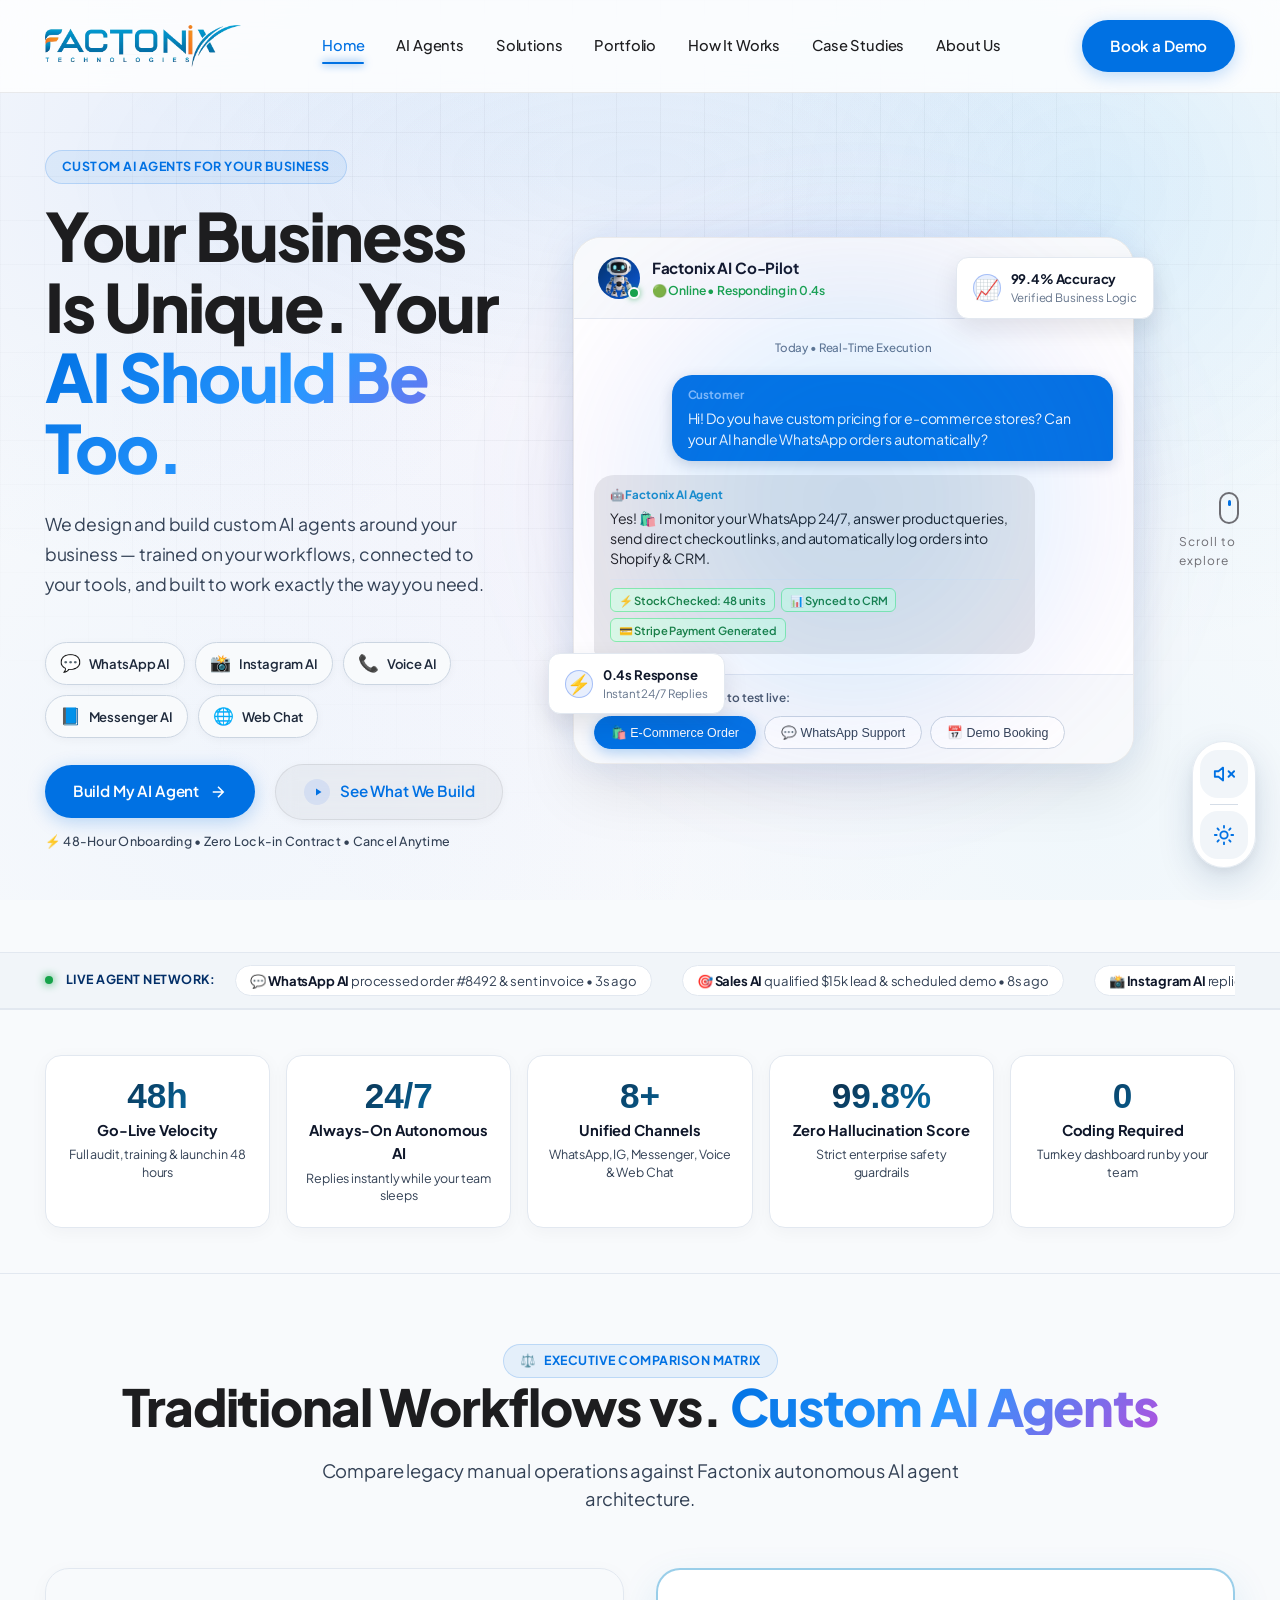
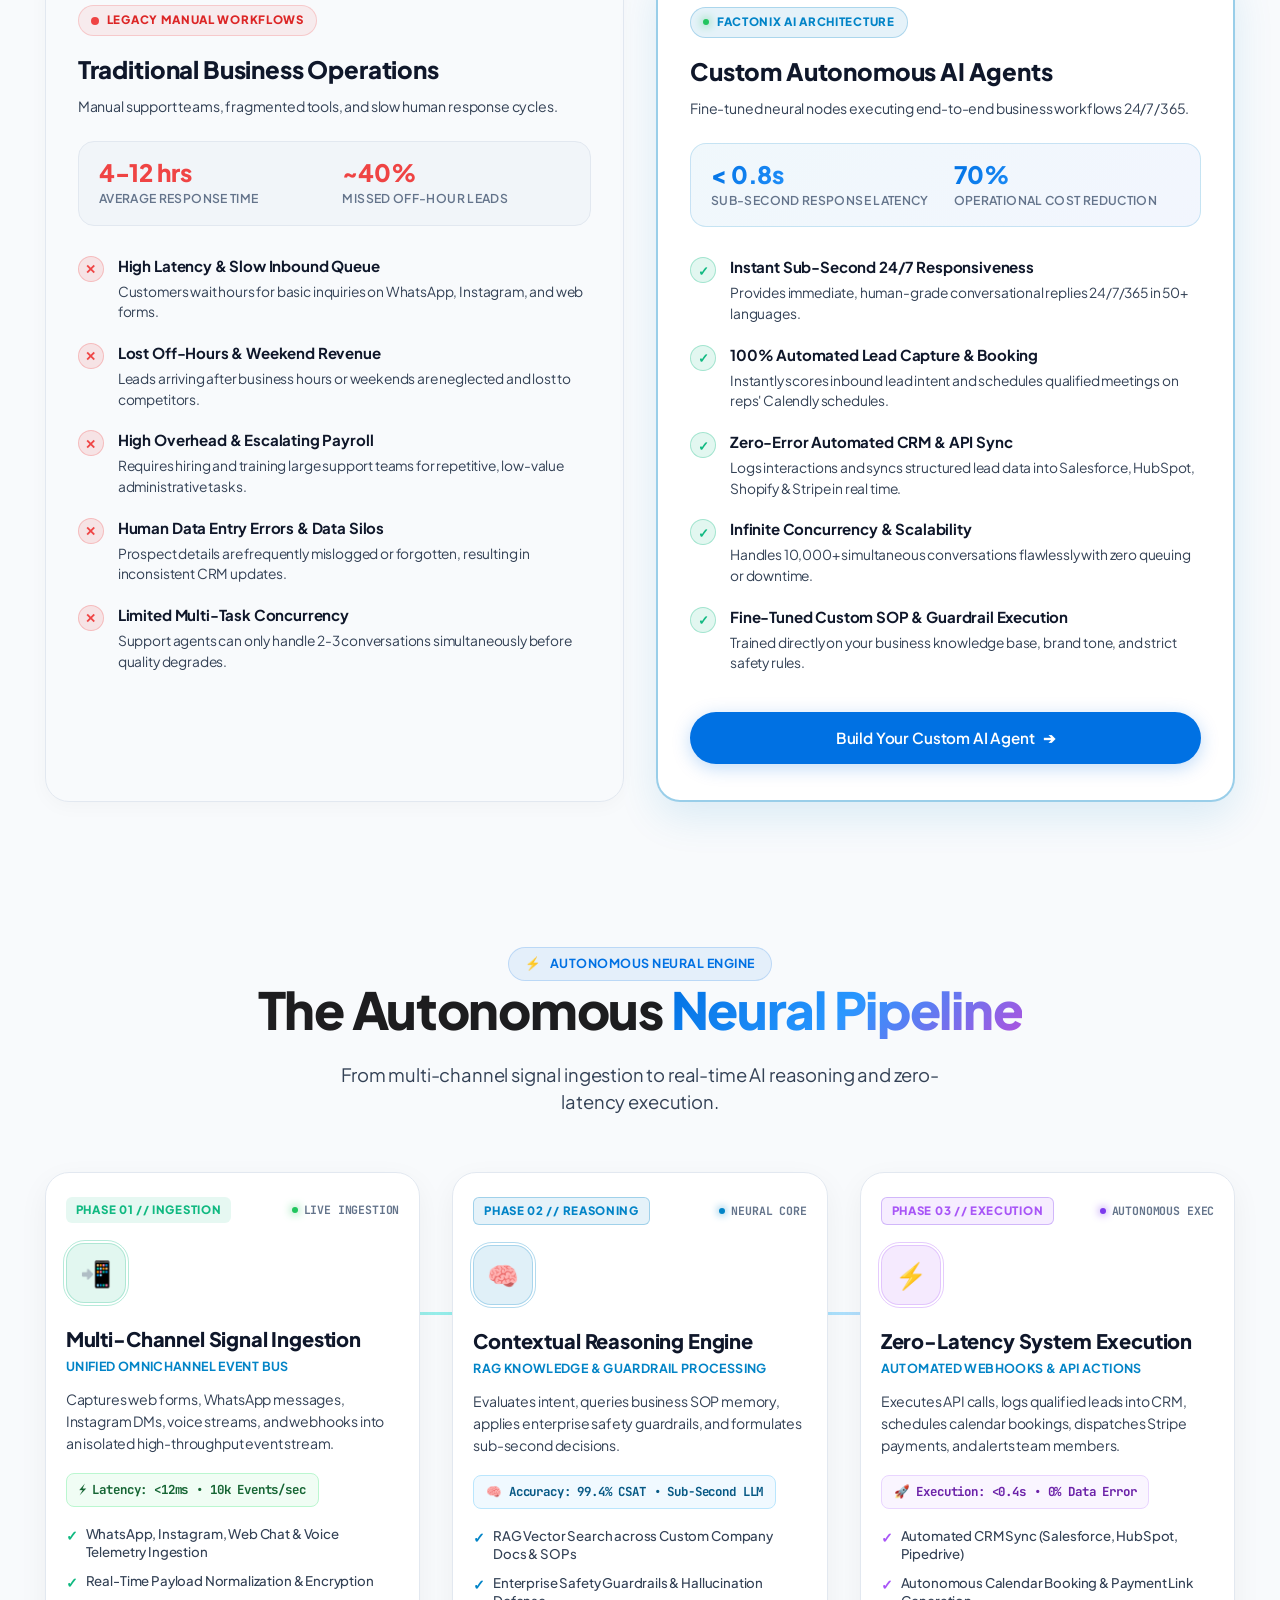
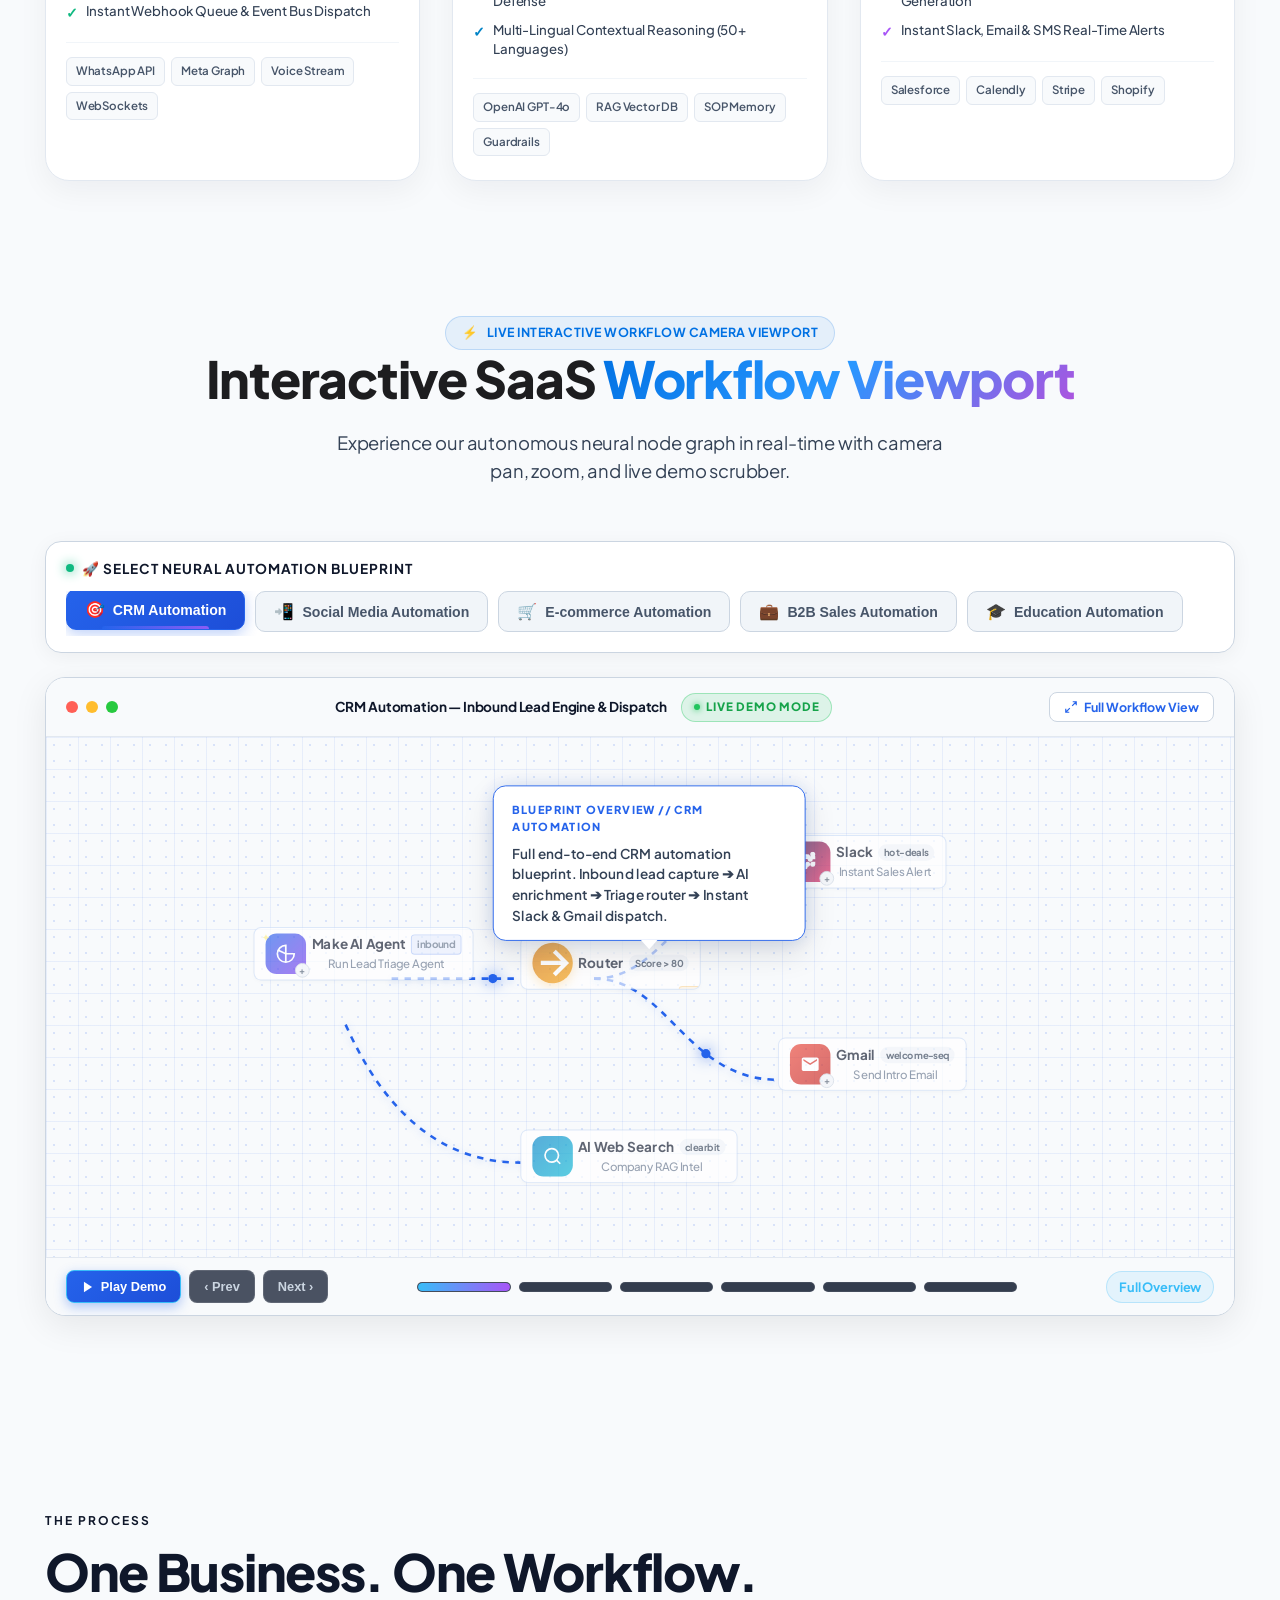
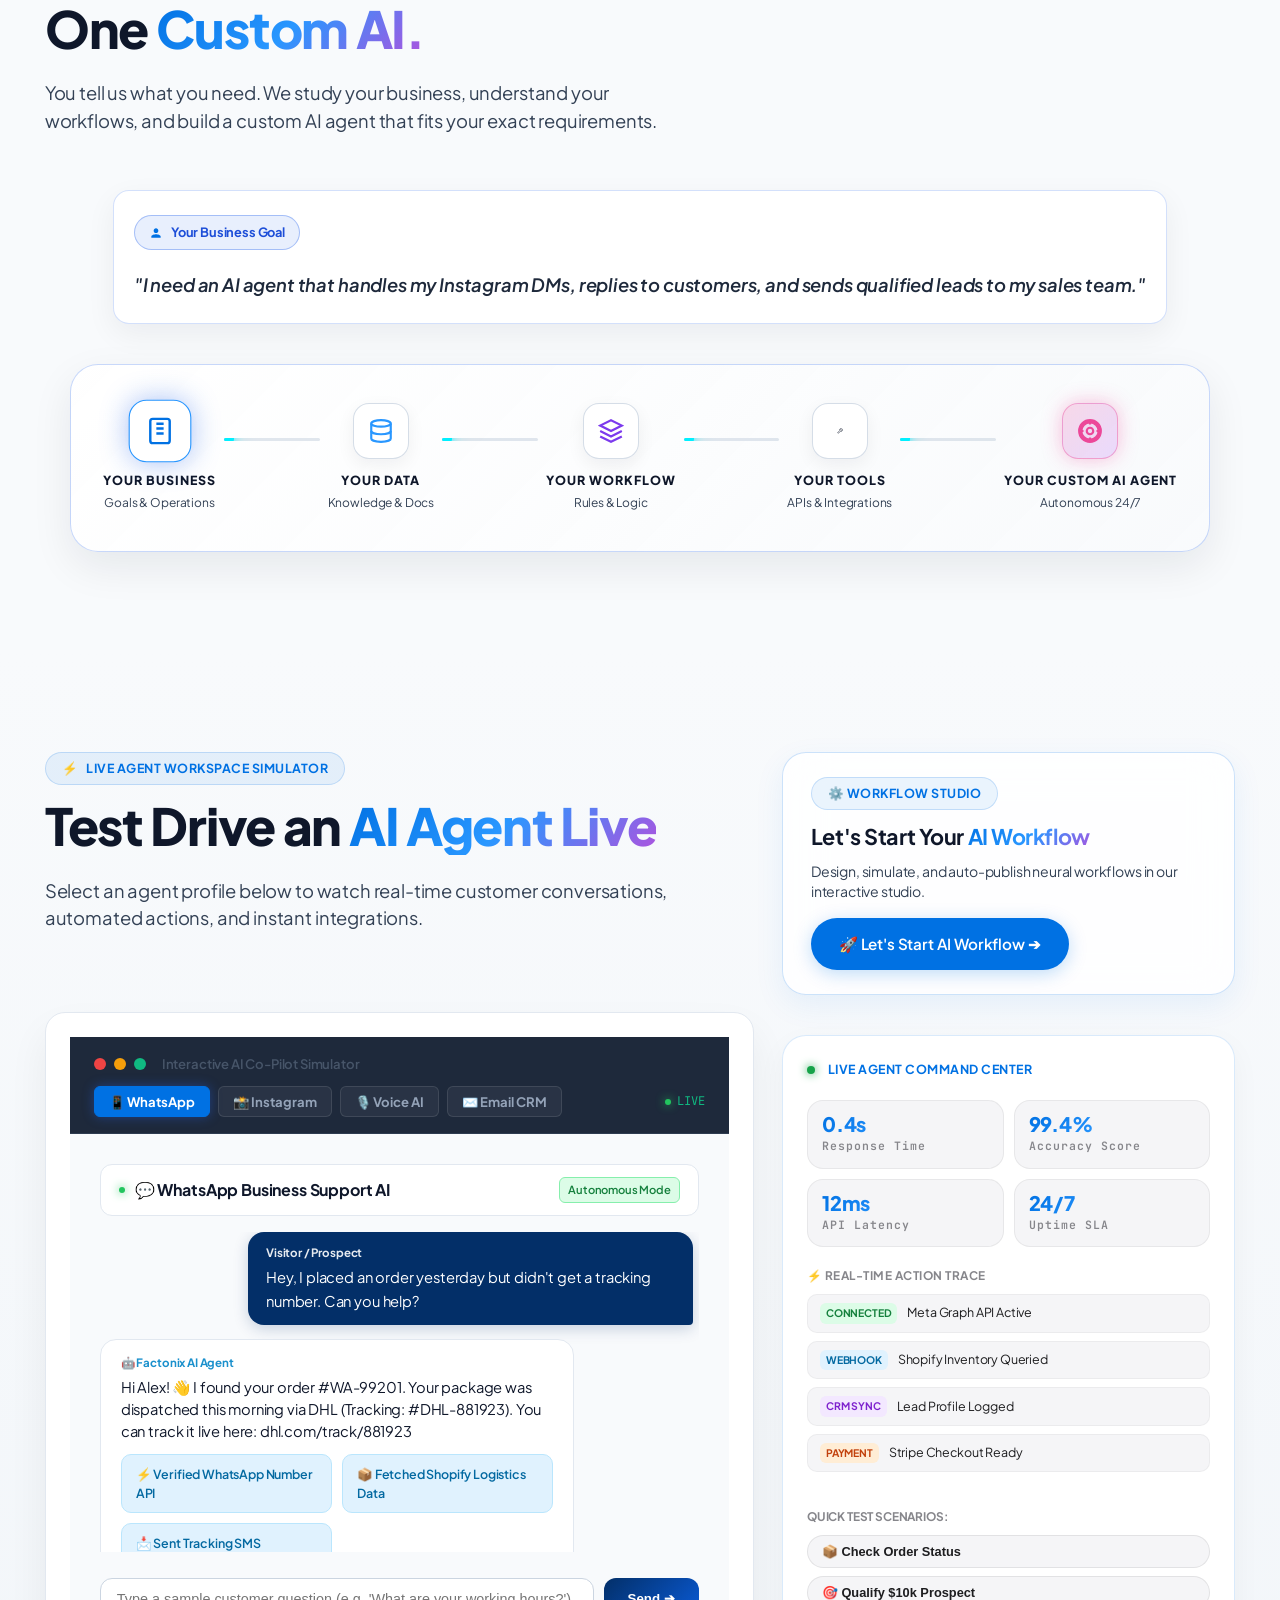
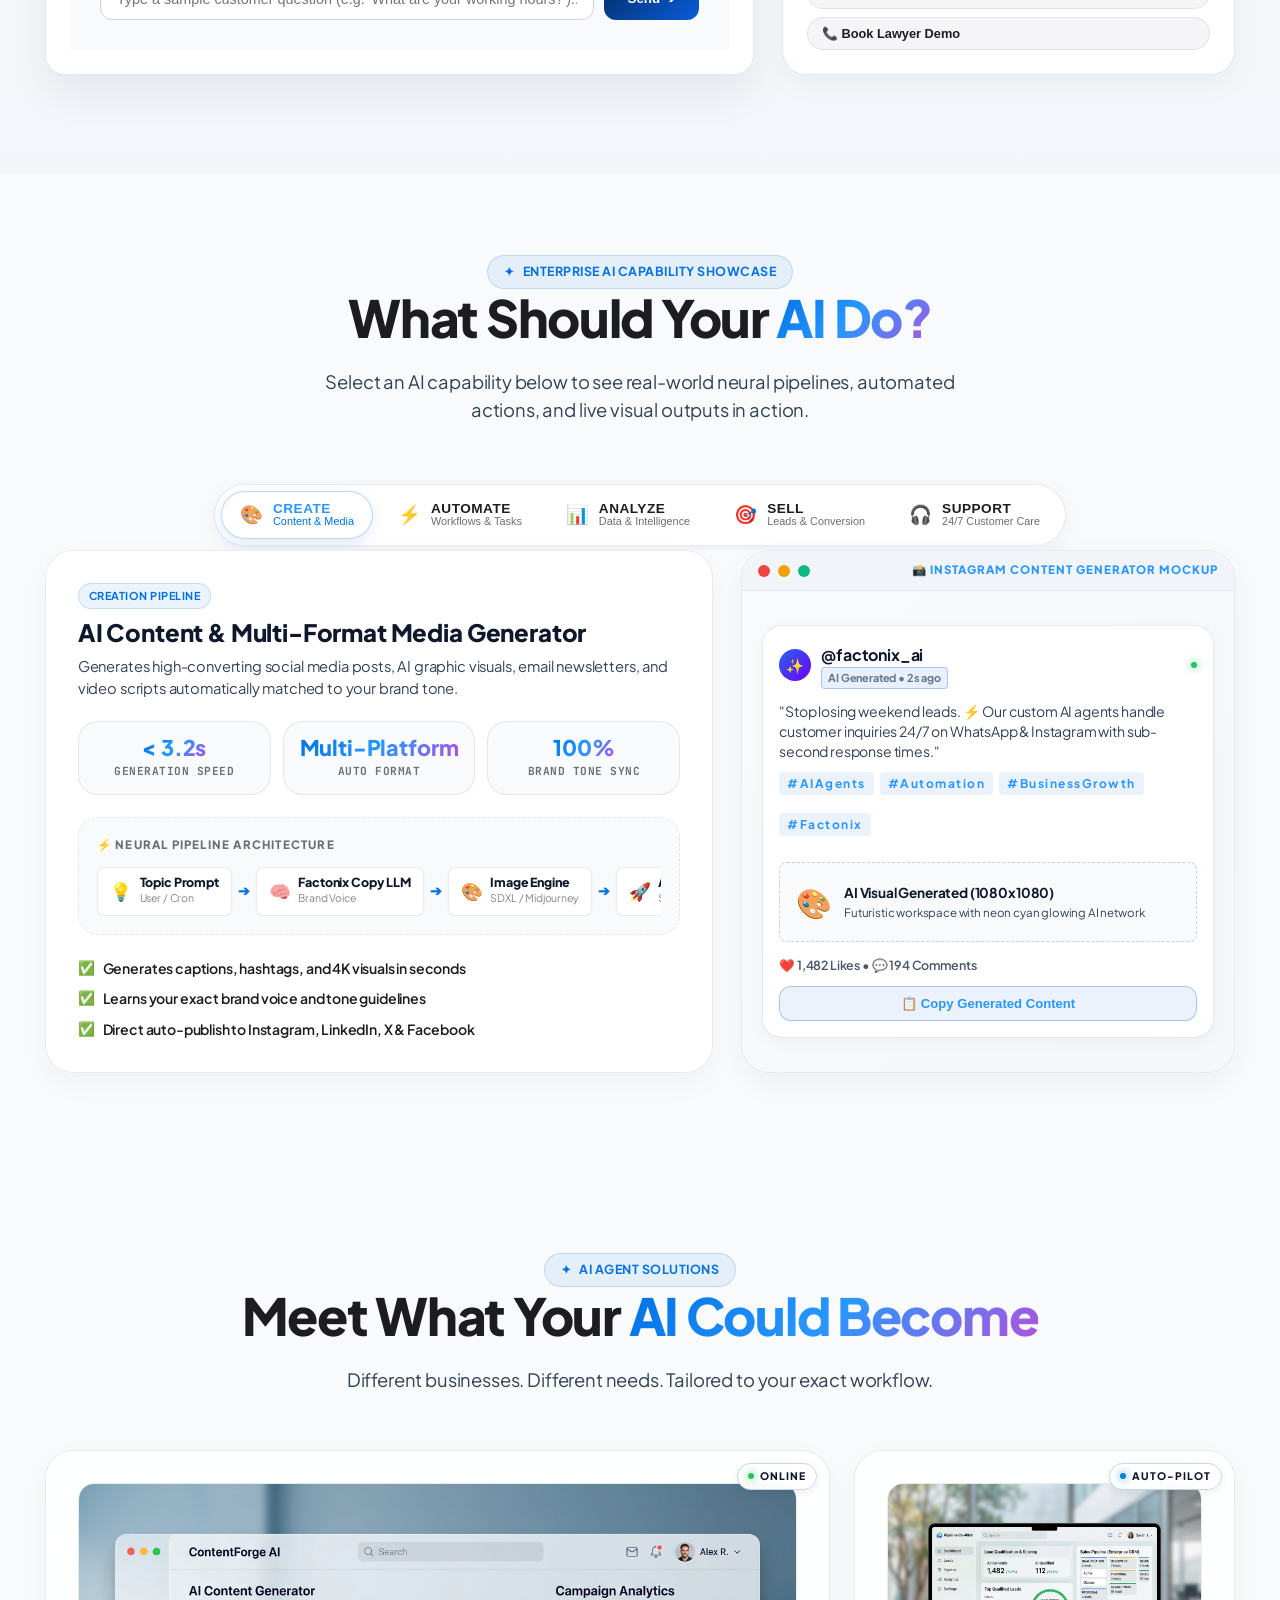
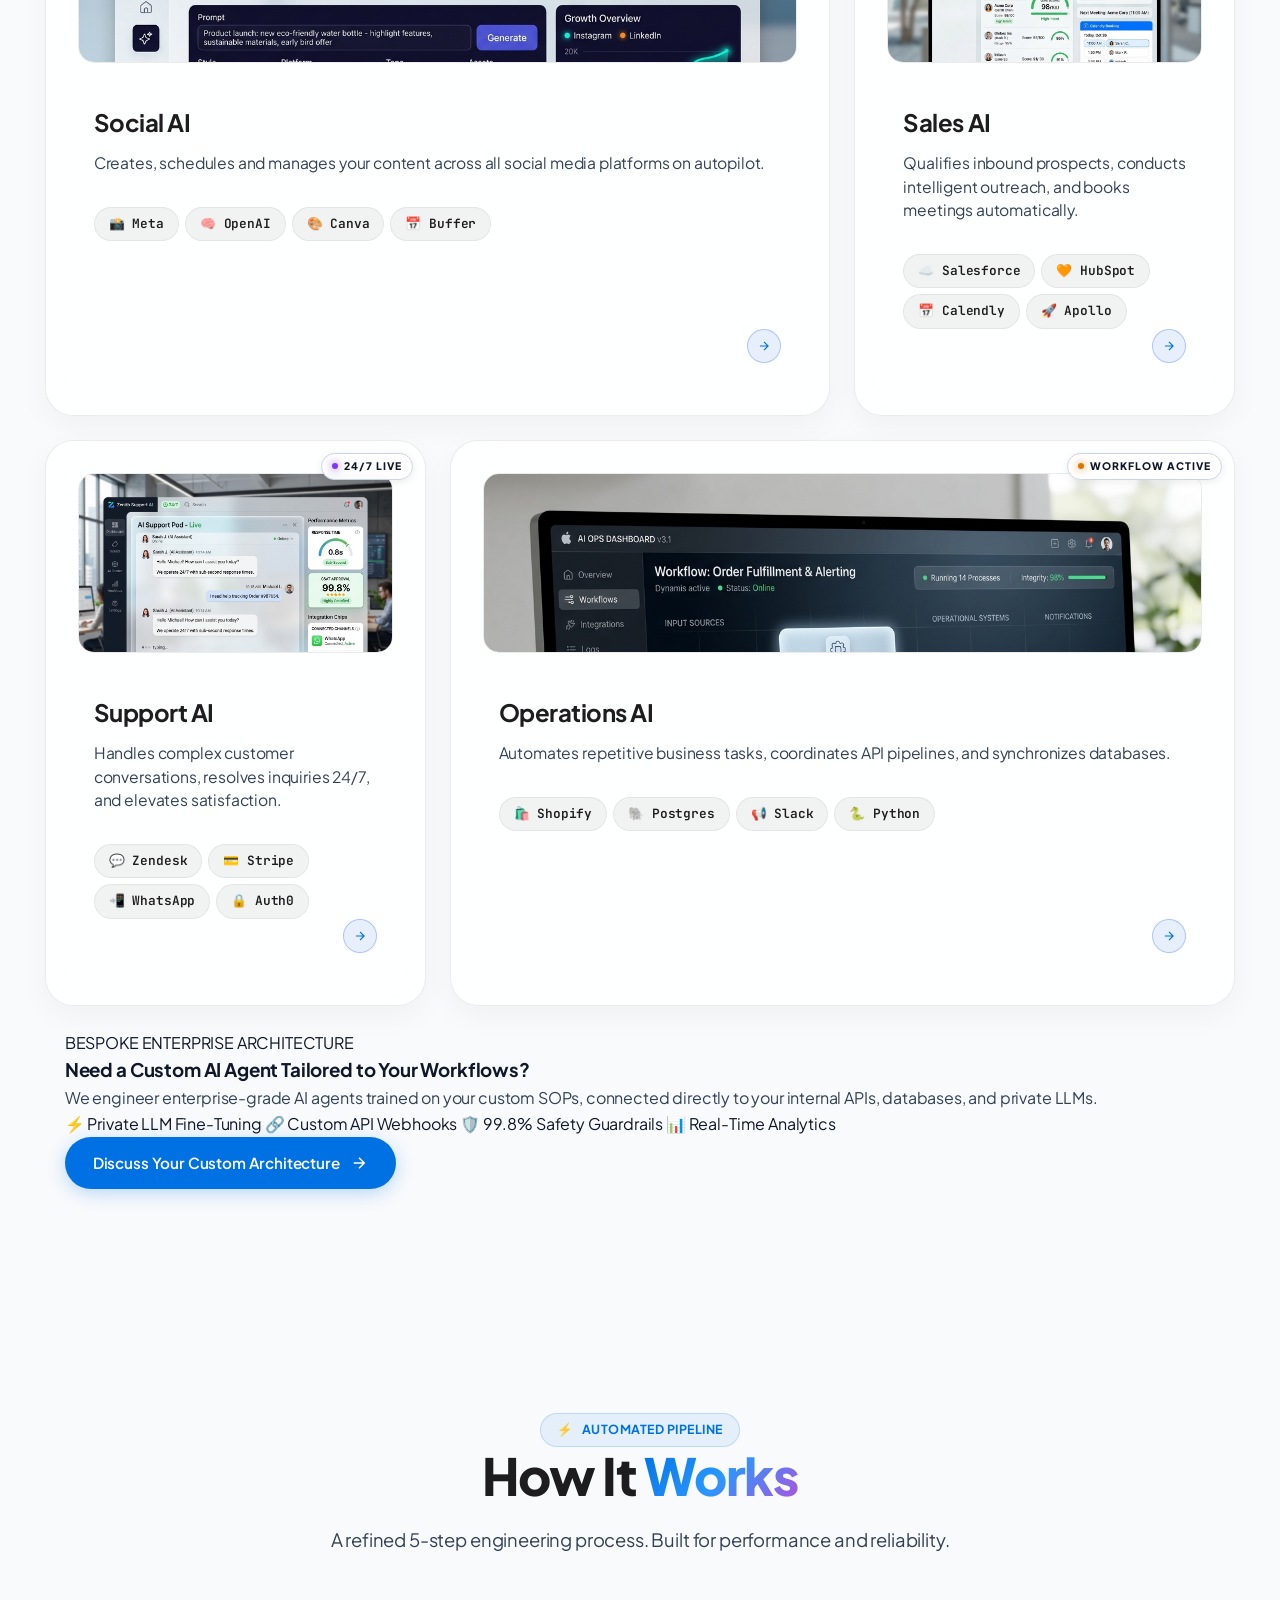
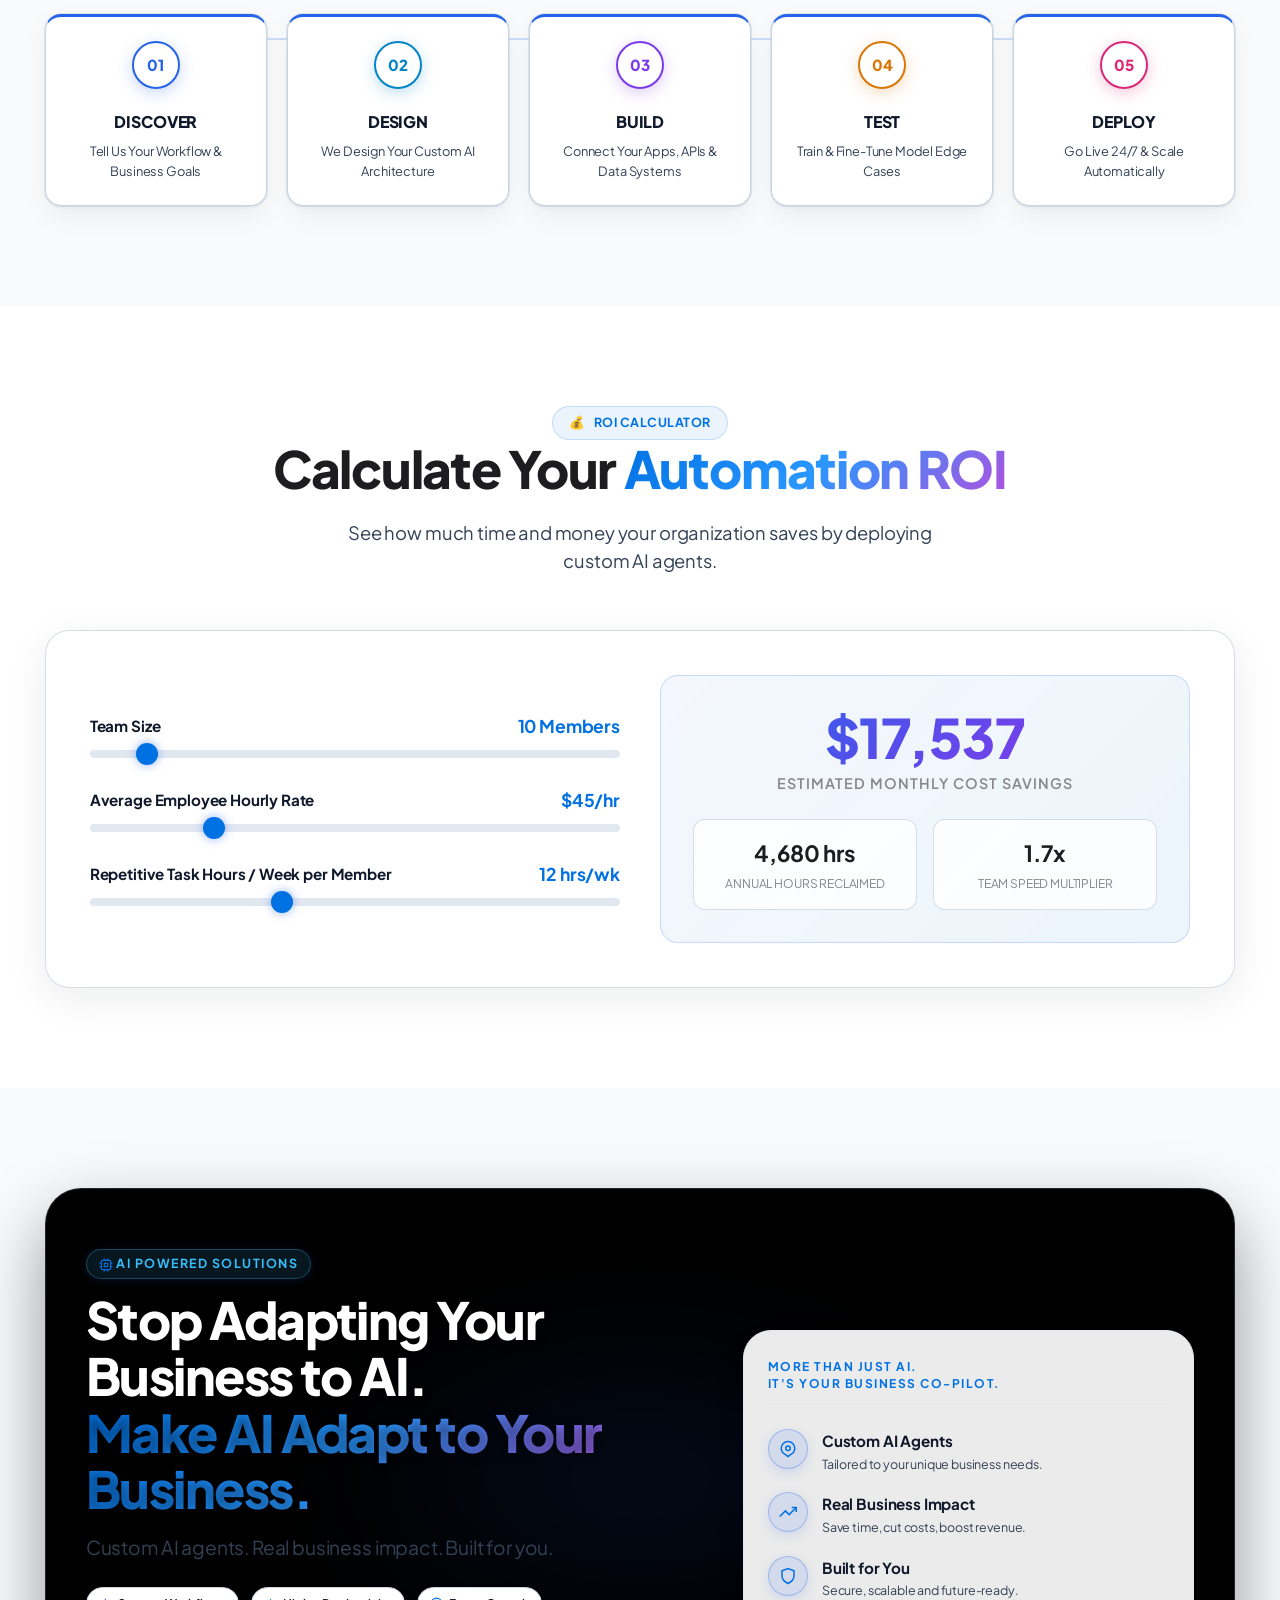
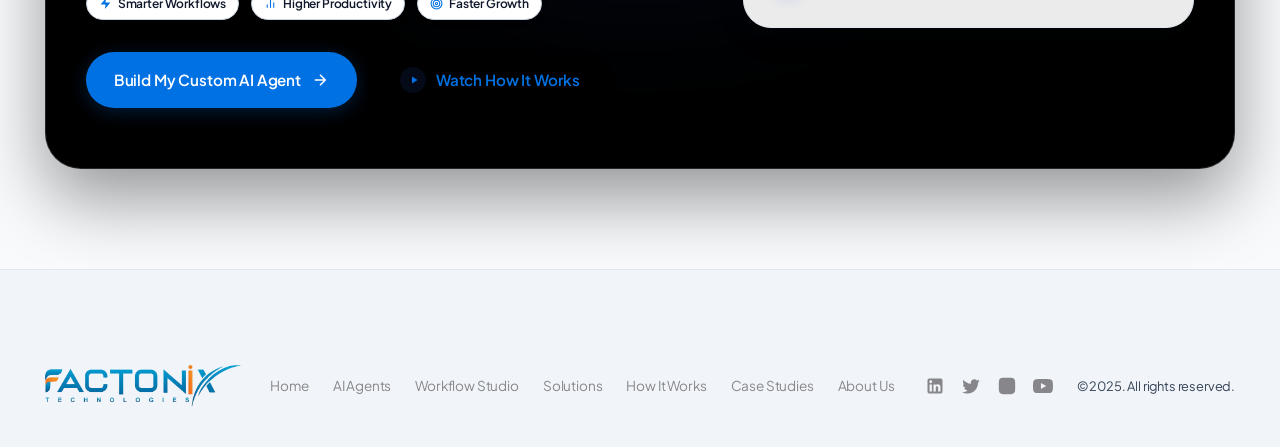
==== commit df063868: "removed trust client section" ====
--- a/index.html
+++ b/index.html
@@ -245,7 +245,7 @@
     </section>
 
     <!-- Client Logo Bar -->
-    <section class="logo-bar">
+    <!-- <section class="logo-bar">
         <div class="container container-fluid">
             <p class="logo-bar-title">Trusted by Forward Thinking Businesses</p>
             <div class="logos-wrapper">
@@ -261,7 +261,7 @@
                 <span class="logo-item brand-zara">ZARA</span>
             </div>
         </div>
-    </section>
+    </section> -->
 
     <!-- Live Real-World AI Agent Activity Stream -->
     <section class="live-activity-bar">
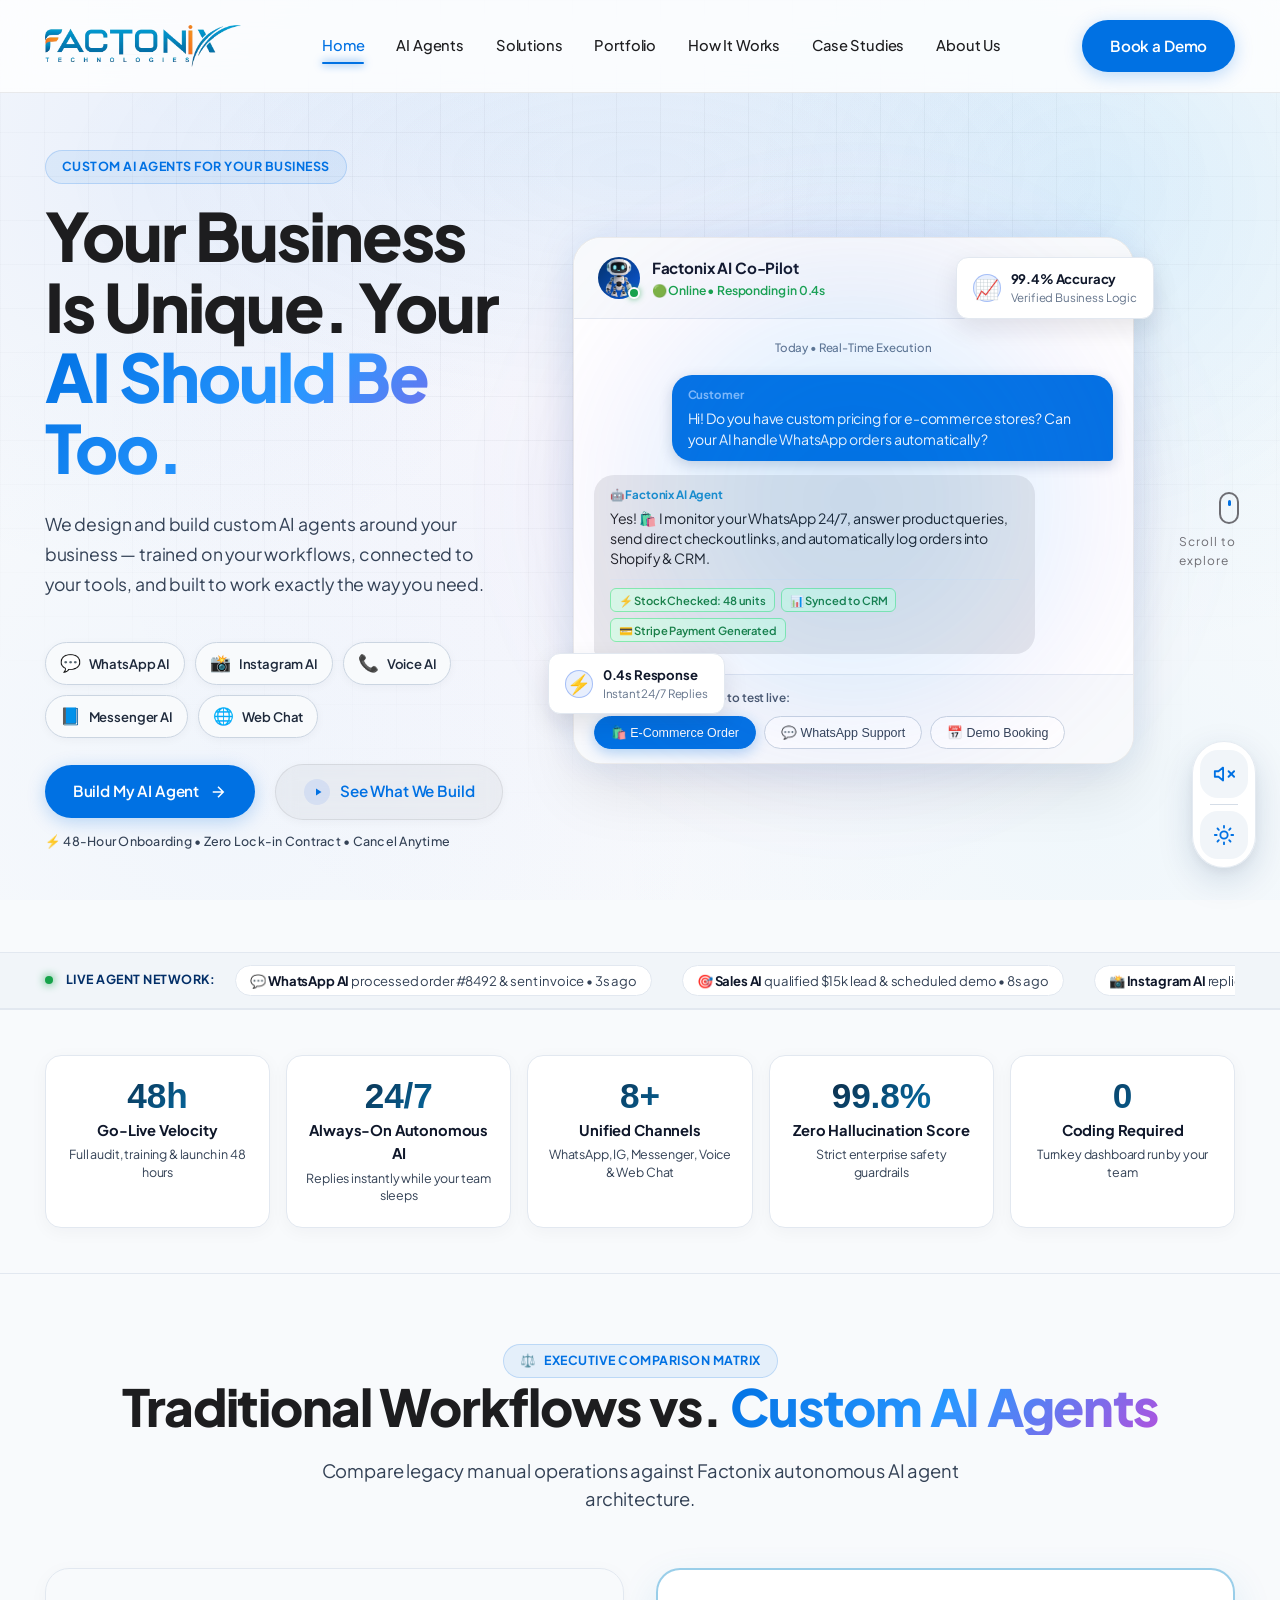
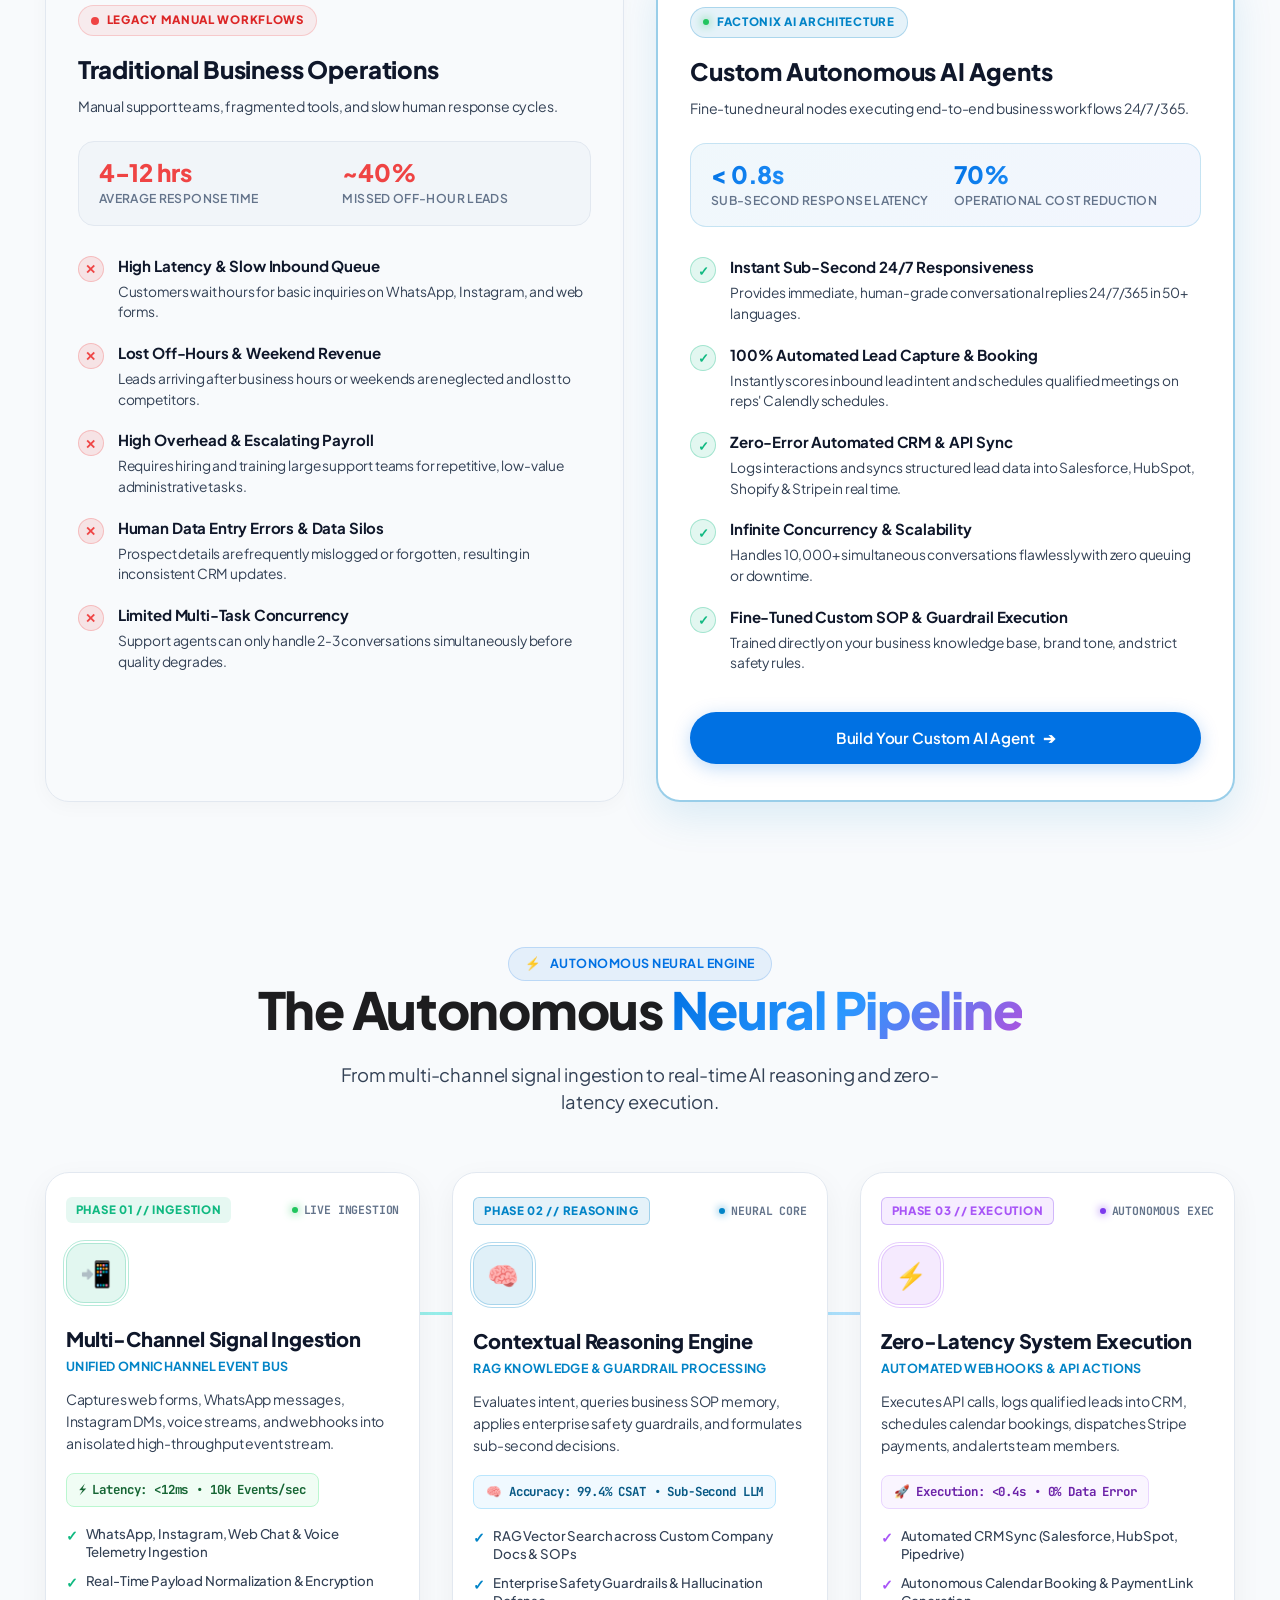
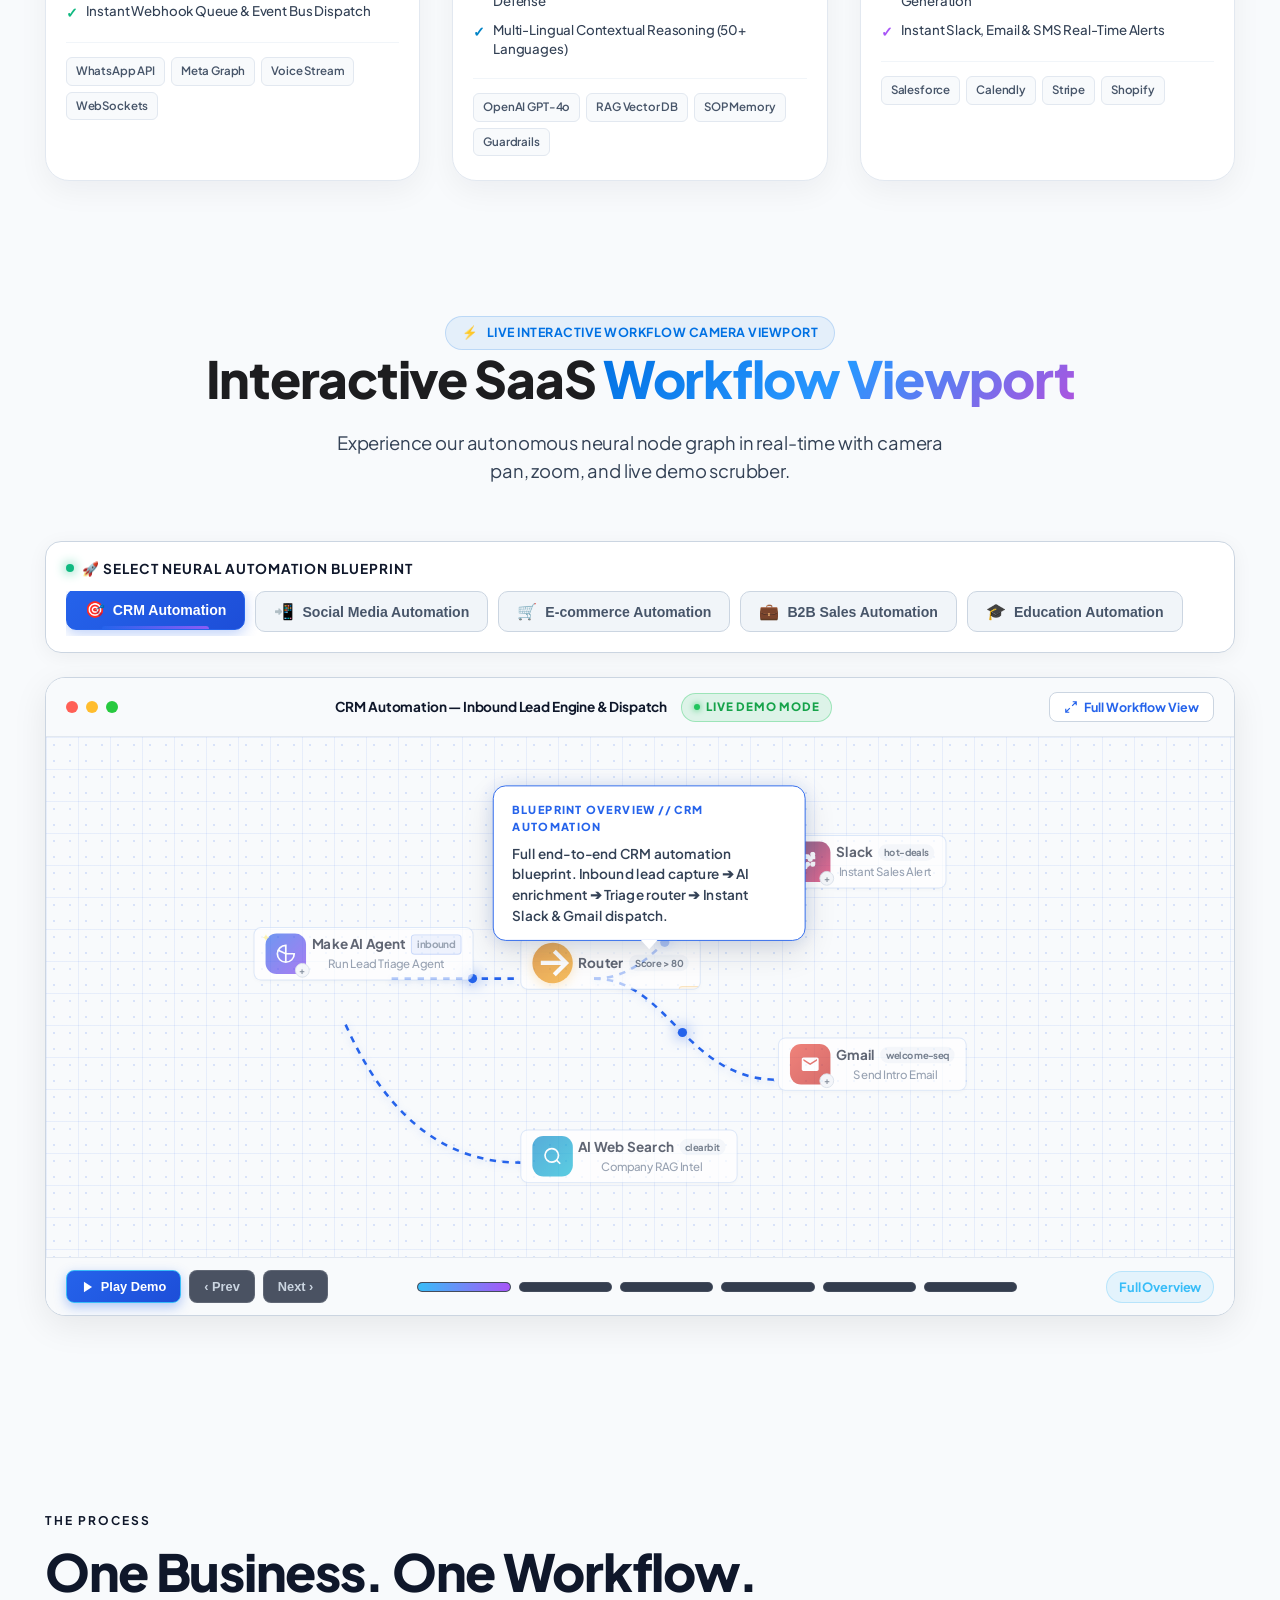
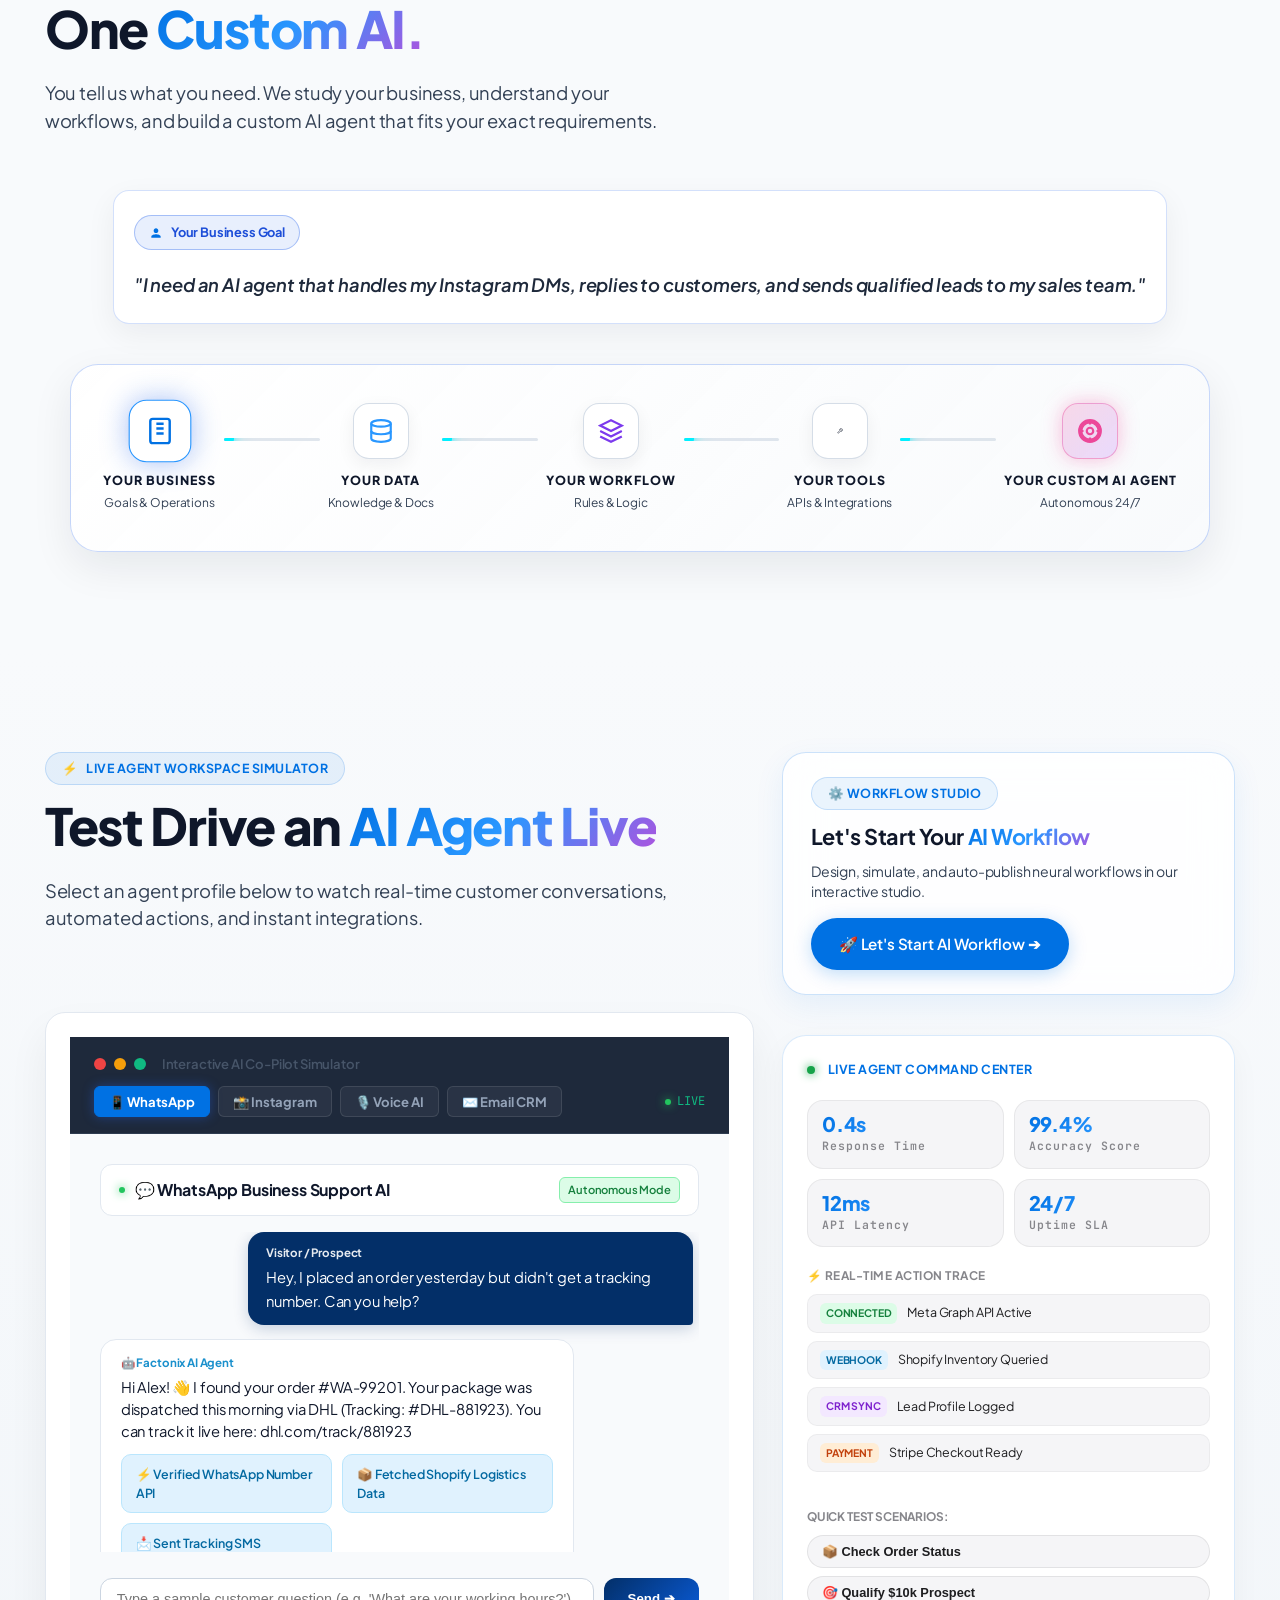
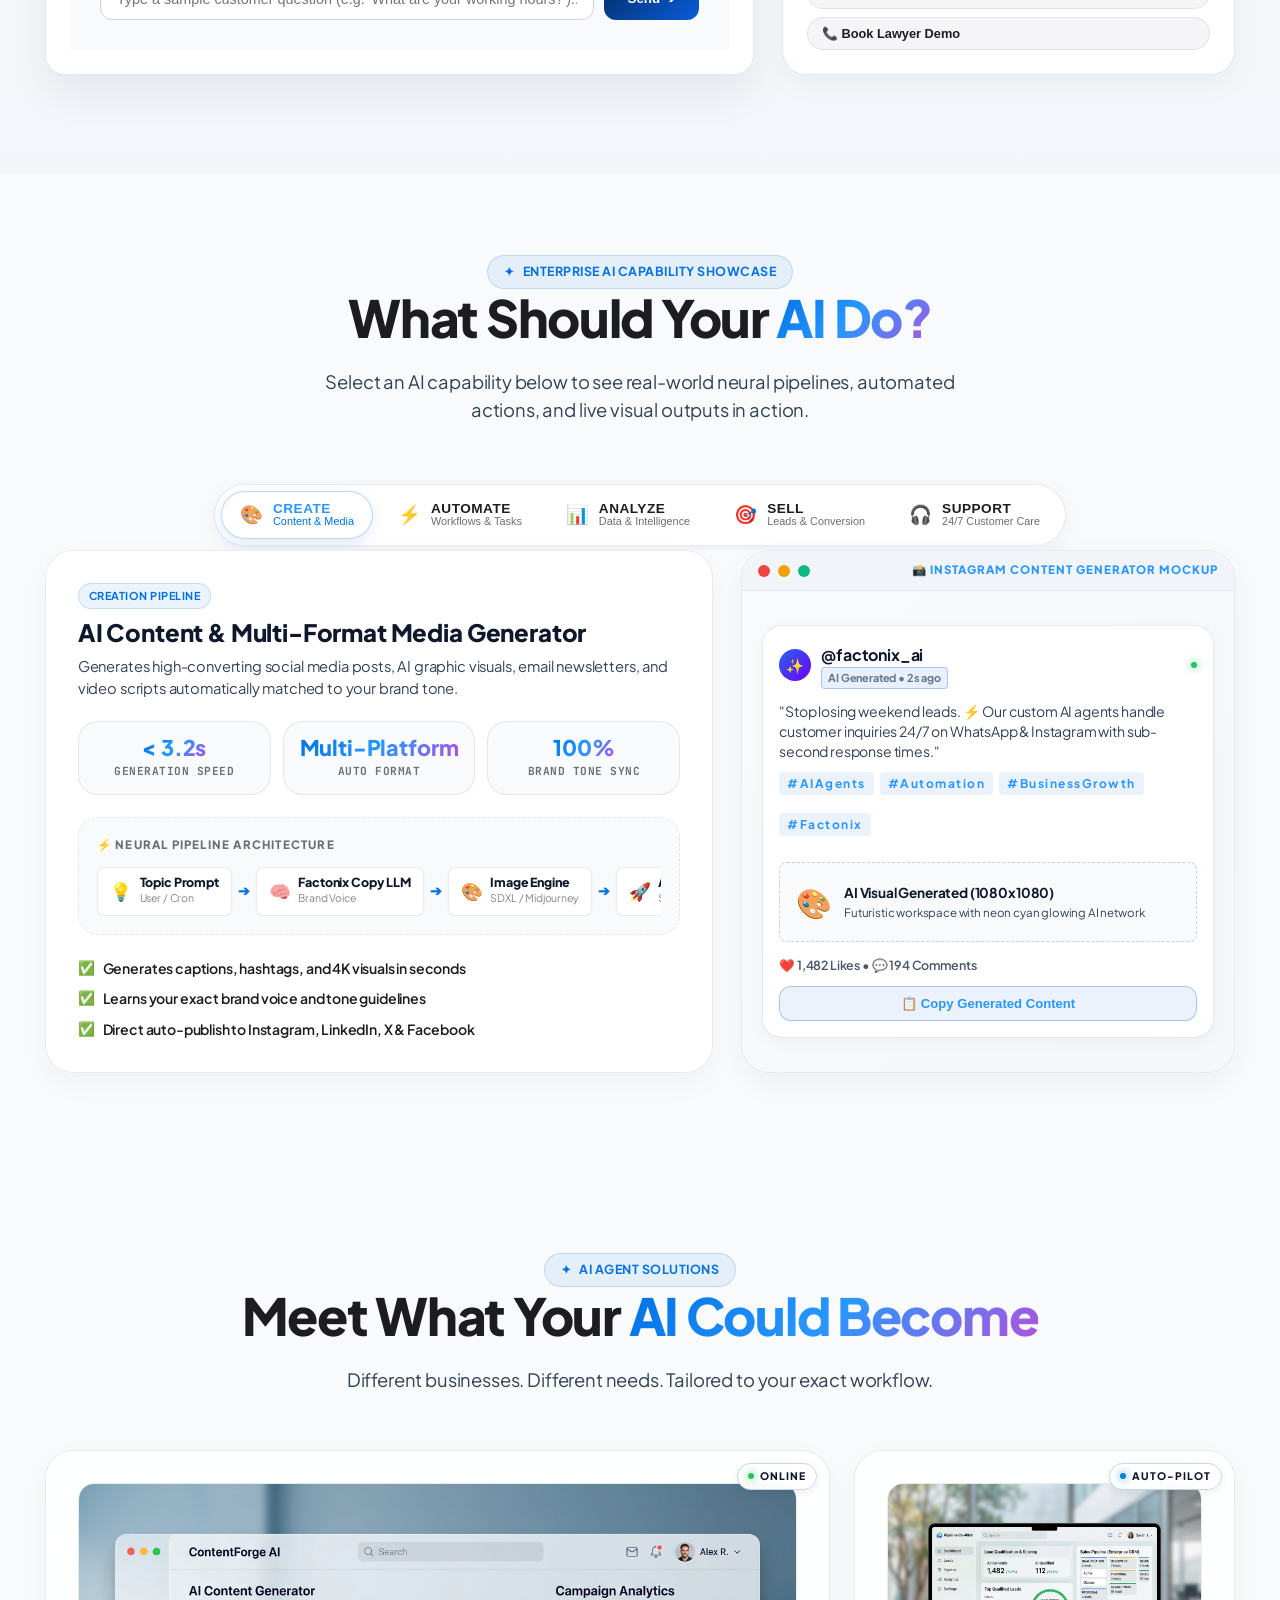
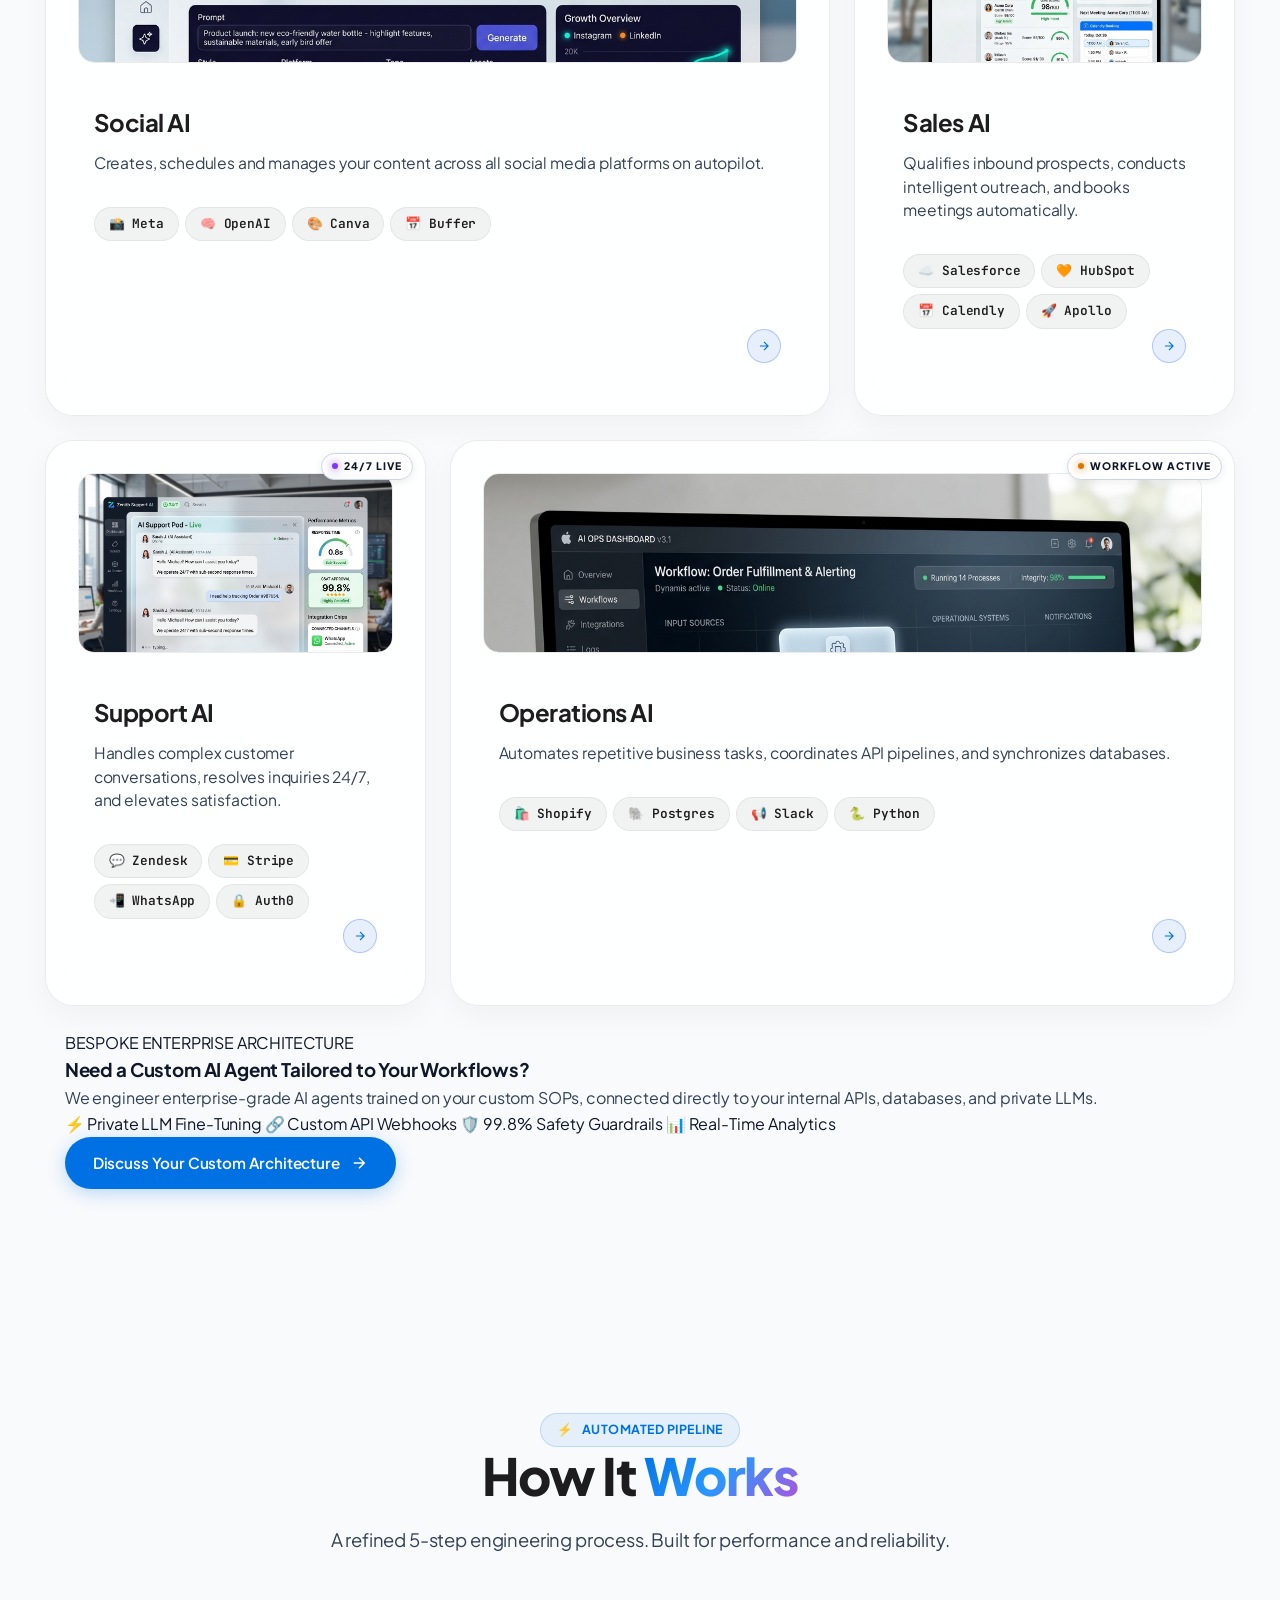
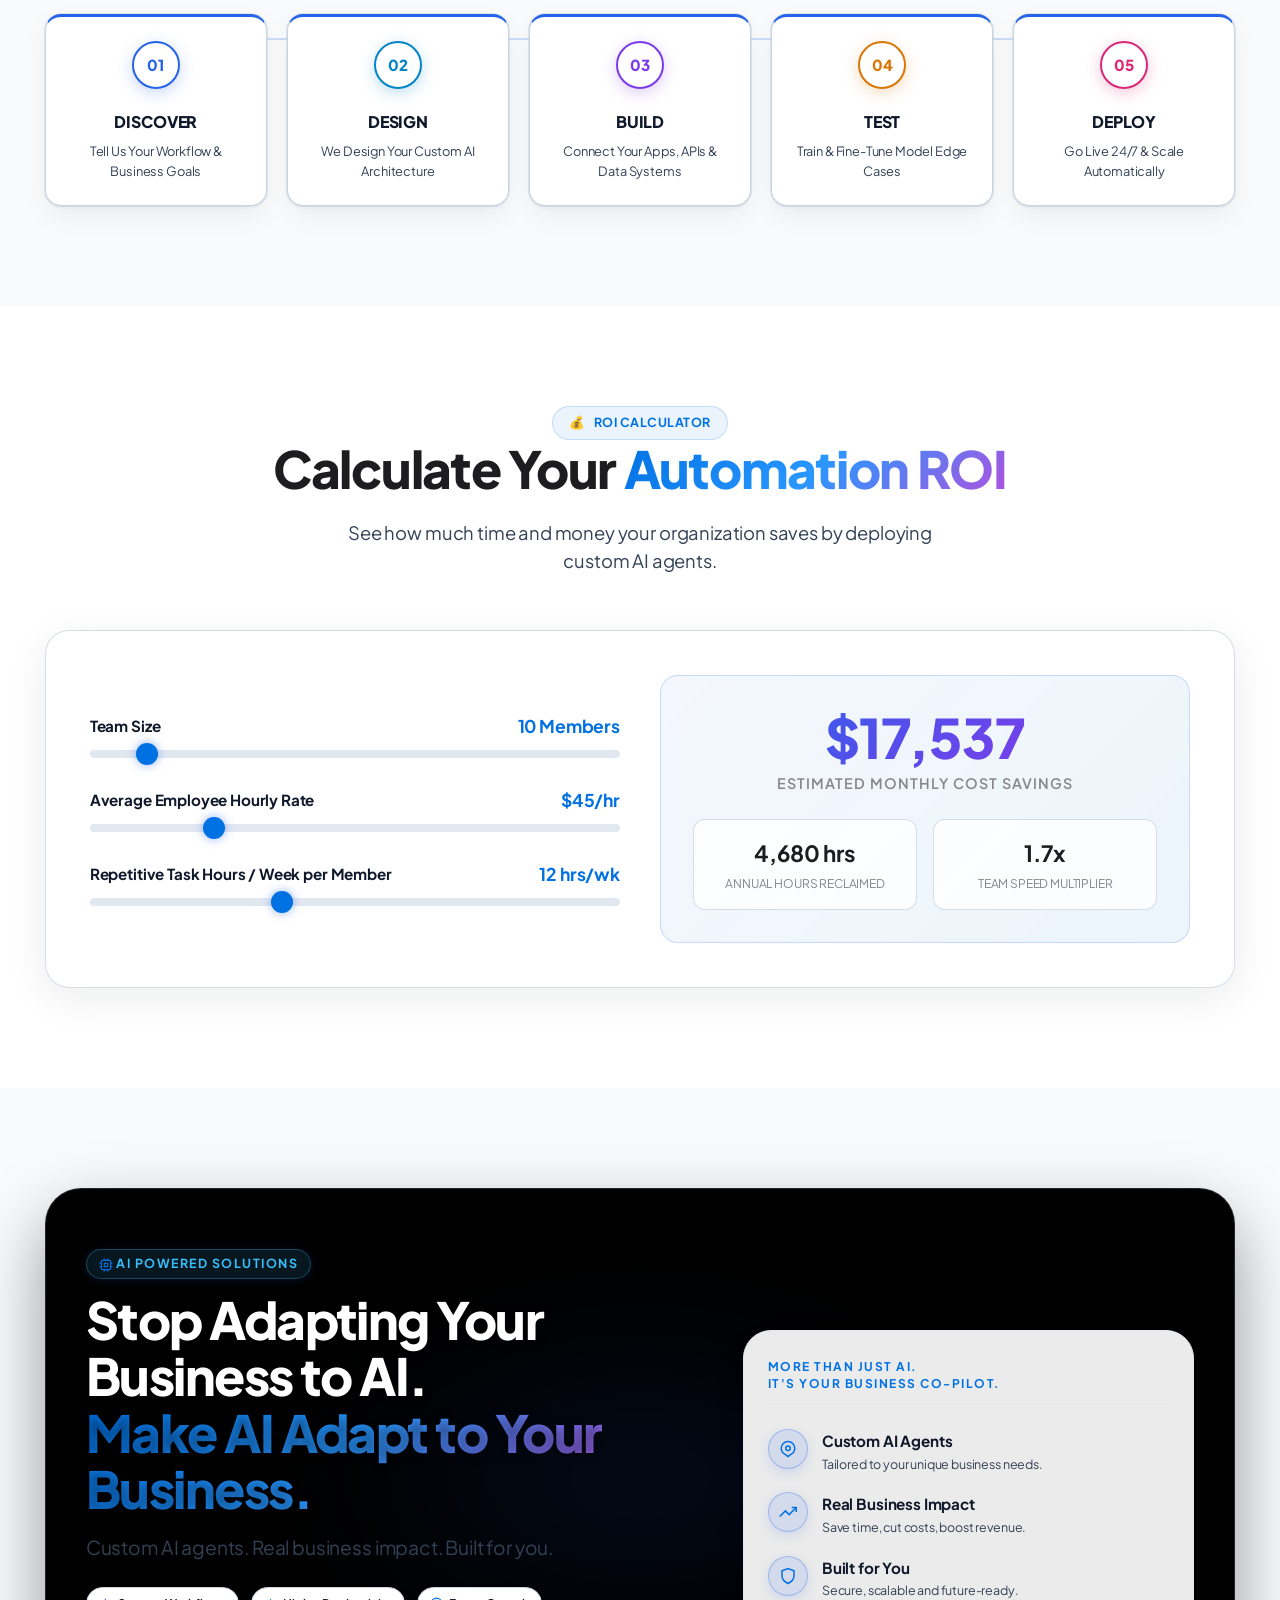
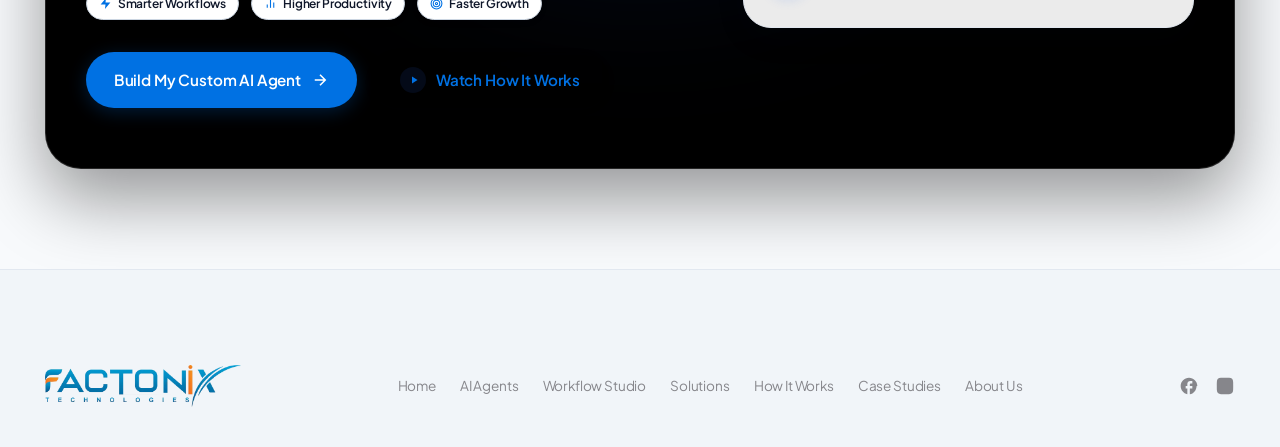
==== commit b490a3ef: "init project" ====
--- a/index.html
+++ b/index.html
@@ -9,7 +9,7 @@
     <meta name="author" content="Factonix Technologies">
     <meta name="robots" content="index, follow, max-image-preview:large, max-snippet:-1, max-video-preview:-1">
     <link rel="canonical" href="https://factonix.com/">
-    <link rel="icon" type="image/webp" href="assets/images/logo.webp">
+    <link rel="icon" type="image/webp" href="assets/images/favicon-logo.ico">
 
     <!-- Open Graph / Facebook -->
     <meta property="og:type" content="website">
@@ -45,7 +45,7 @@
           "contactPoint": {
             "@type": "ContactPoint",
             "contactType": "customer support",
-            "url": "https://factonix.com/contact.html"
+            "url": "https://factonix.com/contact"
           }
         },
         {
@@ -97,22 +97,22 @@
     <!-- Header Navigation -->
     <header class="navbar">
         <div class="container container-fluid nav-container">
-            <a href="index.html" class="logo">
+            <a href="./" class="logo">
                 <img src="assets/images/logo.webp" alt="Factonix Technologies" class="logo-img">
             </a>
 
             <nav class="nav-links" id="navLinks">
-                <a href="index.html" class="active">Home</a>
-                <a href="ai-agents.html">AI Agents</a>
-                <a href="solutions.html">Solutions</a>
-                <a href="portfolio.html">Portfolio</a>
-                <a href="how-it-works.html">How It Works</a>
-                <a href="case-studies.html">Case Studies</a>
-                <a href="about-us.html">About Us</a>
+                <a href="./" class="active">Home</a>
+                <a href="ai-agents">AI Agents</a>
+                <a href="solutions">Solutions</a>
+                <a href="portfolio">Portfolio</a>
+                <a href="how-it-works">How It Works</a>
+                <a href="case-studies">Case Studies</a>
+                <a href="about-us">About Us</a>
             </nav>
 
             <div class="nav-actions">
-                <a href="contact.html?service=book-demo" class="btn btn-primary btn-sm">Book a Demo</a>
+                <a href="contact?service=book-demo" class="btn btn-primary btn-sm">Book a Demo</a>
                 <button class="mobile-toggle" id="mobileToggle" aria-label="Toggle menu">
                     <span></span><span></span><span></span>
                 </button>
@@ -143,11 +143,11 @@
                     </div>
 
                     <div class="hero-btns">
-                        <a href="contact.html?service=build-my-agent" class="btn btn-primary btn-glow">
+                        <a href="contact?service=build-my-agent" class="btn btn-primary btn-glow">
                             Build My AI Agent
                             <svg class="arrow-icon" viewBox="0 0 24 24" fill="none" stroke="currentColor" stroke-width="2"><path d="M5 12h14M12 5l7 7-7 7"/></svg>
                         </a>
-                        <a href="portfolio.html" class="btn btn-secondary">
+                        <a href="portfolio" class="btn btn-secondary">
                             <span class="play-icon-wrapper">
                                 <svg class="play-icon" viewBox="0 0 24 24" fill="currentColor"><path d="M8 5v14l11-7z"/></svg>
                             </span>
@@ -465,7 +465,7 @@
                     </div>
 
                     <div class="comp-card-footer">
-                        <a href="contact.html?service=build-my-agent" class="btn btn-primary btn-block btn-glow">
+                        <a href="contact?service=build-my-agent" class="btn btn-primary btn-block btn-glow">
                             Build Your Custom AI Agent <span>➔</span>
                         </a>
                     </div>
@@ -971,7 +971,7 @@
                         <h3 class="studio-card-title">Let's Start Your <span class="text-glow">AI Workflow</span></h3>
                         <p class="studio-card-desc">Design, simulate, and auto-publish neural workflows in our interactive studio.</p>
                         <div class="studio-btn-row">
-                            <a href="workflow-studio.html" class="btn btn-primary btn-sm btn-simulate-pulse">🚀 Let's Start AI Workflow ➔</a>
+                            <a href="workflow-studio" class="btn btn-primary btn-sm btn-simulate-pulse">🚀 Let's Start AI Workflow ➔</a>
                         </div>
                     </div>
 
@@ -1141,7 +1141,7 @@
                             <span class="tool-chip" title="Buffer Sync">📅 Buffer</span>
                         </div>
 
-                        <a href="contact.html?service=social-automation" class="agent-arrow-btn" aria-label="Deploy Social AI">
+                        <a href="contact?service=social-automation" class="agent-arrow-btn" aria-label="Deploy Social AI">
                             <svg viewBox="0 0 24 24" fill="none" stroke="currentColor" stroke-width="2"><path d="M5 12h14M12 5l7 7-7 7"/></svg>
                         </a>
                     </div>
@@ -1168,7 +1168,7 @@
                             <span class="tool-chip" title="Apollo Data">🚀 Apollo</span>
                         </div>
 
-                        <a href="contact.html?service=sales-ai" class="agent-arrow-btn" aria-label="Deploy Sales AI">
+                        <a href="contact?service=sales-ai" class="agent-arrow-btn" aria-label="Deploy Sales AI">
                             <svg viewBox="0 0 24 24" fill="none" stroke="currentColor" stroke-width="2"><path d="M5 12h14M12 5l7 7-7 7"/></svg>
                         </a>
                     </div>
@@ -1195,7 +1195,7 @@
                             <span class="tool-chip" title="Auth0 Auth">🔒 Auth0</span>
                         </div>
 
-                        <a href="contact.html?service=customer-support-ai" class="agent-arrow-btn" aria-label="Deploy Support AI">
+                        <a href="contact?service=customer-support-ai" class="agent-arrow-btn" aria-label="Deploy Support AI">
                             <svg viewBox="0 0 24 24" fill="none" stroke="currentColor" stroke-width="2"><path d="M5 12h14M12 5l7 7-7 7"/></svg>
                         </a>
                     </div>
@@ -1222,7 +1222,7 @@
                             <span class="tool-chip" title="Python Engine">🐍 Python</span>
                         </div>
 
-                        <a href="contact.html?service=ai-automation" class="agent-arrow-btn" aria-label="Deploy Operations AI">
+                        <a href="contact?service=ai-automation" class="agent-arrow-btn" aria-label="Deploy Operations AI">
                             <svg viewBox="0 0 24 24" fill="none" stroke="currentColor" stroke-width="2"><path d="M5 12h14M12 5l7 7-7 7"/></svg>
                         </a>
                     </div>
@@ -1247,7 +1247,7 @@
                     </div>
                 </div>
                 <div class="custom-banner-right">
-                    <a href="contact.html?service=build-my-agent" class="btn btn-primary btn-lg btn-glow">
+                    <a href="contact?service=build-my-agent" class="btn btn-primary btn-lg btn-glow">
                         Discuss Your Custom Architecture
                         <svg class="arrow-icon" viewBox="0 0 24 24" fill="none" stroke="currentColor" stroke-width="2"><path d="M5 12h14M12 5l7 7-7 7"/></svg>
                     </a>
@@ -1427,11 +1427,11 @@
                         </div>
 
                         <div class="cta-btns">
-                            <a href="contact.html?service=build-my-agent" class="btn btn-primary btn-glow">
+                            <a href="contact?service=build-my-agent" class="btn btn-primary btn-glow">
                                 Build My Custom AI Agent
                                 <svg class="arrow-icon" viewBox="0 0 24 24" fill="none" stroke="currentColor" stroke-width="2"><path d="M5 12h14M12 5l7 7-7 7"/></svg>
                             </a>
-                            <a href="how-it-works.html" class="btn btn-secondary">
+                            <a href="how-it-works" class="btn btn-secondary">
                                 <span class="play-icon-wrapper">
                                     <svg class="play-icon" viewBox="0 0 24 24" fill="currentColor"><path d="M8 5v14l11-7z"/></svg>
                                 </span>
@@ -1487,28 +1487,28 @@
     <!-- Footer Section -->
     <footer class="footer">
         <div class="container footer-container">
-            <a href="index.html" class="logo">
+            <a href="./" class="logo">
                 <img src="assets/images/logo.webp" alt="Factonix Technologies" class="logo-img">
             </a>
 
             <div class="footer-links">
-                <a href="index.html">Home</a>
-                <a href="ai-agents.html">AI Agents</a>
-                <a href="workflow-studio.html">Workflow Studio</a>
-                <a href="solutions.html">Solutions</a>
-                <a href="how-it-works.html">How It Works</a>
-                <a href="case-studies.html">Case Studies</a>
-                <a href="about-us.html">About Us</a>
+                <a href="./">Home</a>
+                <a href="ai-agents">AI Agents</a>
+                <a href="workflow-studio">Workflow Studio</a>
+                <a href="solutions">Solutions</a>
+                <a href="how-it-works">How It Works</a>
+                <a href="case-studies">Case Studies</a>
+                <a href="about-us">About Us</a>
             </div>
 
             <div class="footer-right">
                 <div class="social-icons">
-                    <a href="#" aria-label="LinkedIn"><svg viewBox="0 0 24 24" fill="currentColor"><path d="M19 3a2 2 0 0 1 2 2v14a2 2 0 0 1-2 2H5a2 2 0 0 1-2-2V5a2 2 0 0 1 2-2h14m-.5 15.5v-5.3a3.26 3.26 0 0 0-3.26-3.26c-.85 0-1.84.52-2.28 1.3v-1.11h-2.79v8.37h2.79v-4.93c0-.77.62-1.4 1.39-1.4a1.4 1.4 0 0 1 1.4 1.4v4.93h2.75M6.88 8.56a1.68 1.68 0 0 0 1.68-1.68c0-.93-.75-1.69-1.68-1.69a1.69 1.69 0 0 0-1.69 1.69c0 .93.76 1.68 1.69 1.68m1.39 9.94v-8.37H5.5v8.37h2.77z"/></svg></a>
-                    <a href="#" aria-label="Twitter"><svg viewBox="0 0 24 24" fill="currentColor"><path d="M22.46 6c-.77.35-1.6.58-2.46.69.88-.53 1.56-1.37 1.88-2.38-.83.5-1.75.85-2.72 1.05C18.37 4.5 17.26 4 16 4c-2.35 0-4.27 1.92-4.27 4.29 0 .34.04.67.11.98C8.28 9.09 5.11 7.38 3 4.79c-.37.63-.58 1.37-.58 2.15 0 1.49.75 2.81 1.91 3.56-.71 0-1.37-.2-1.95-.5v.05c0 2.08 1.48 3.82 3.44 4.21a4.22 4.22 0 0 1-1.93.07 4.28 4.28 0 0 0 4 2.98 8.521 8.521 0 0 1-5.33 1.84c-.34 0-.68-.02-1.02-.06C3.44 20.29 5.7 21 8.12 21 16 21 20.33 14.46 20.33 8.79c0-.19 0-.37-.01-.56.84-.6 1.56-1.36 2.14-2.23z"/></svg></a>
-                    <a href="#" aria-label="Instagram"><svg viewBox="0 0 24 24" fill="currentColor"><path d="M12 2.163c3.204 0 3.584.012 4.85.07 3.252.148 4.771 1.691 4.919 4.919.058 1.265.069 1.645.069 4.849 0 3.205-.012 3.584-.069 4.849-.149 3.225-1.664 4.771-4.919 4.919-1.266.058-1.644.07-4.85.07-3.204 0-3.584-.012-4.849-.07-3.26-.149-4.771-1.699-4.919-4.92-.058-1.265-.07-1.644-.07-4.849 0-3.204.013-3.583.07-4.849.149-3.227 1.664-4.771 4.919-4.919 1.266-.057 1.645-.069 4.849-.069z"/></svg></a>
-                    <a href="#" aria-label="YouTube"><svg viewBox="0 0 24 24" fill="currentColor"><path d="M23.498 6.186a3.016 3.016 0 0 0-2.122-2.136C19.505 3.545 12 3.545 12 3.545s-7.505 0-9.377.505A3.017 3.017 0 0 0 .502 6.186C0 8.07 0 12 0 12s0 3.93.502 5.814a3.016 3.016 0 0 0 2.122 2.136c1.871.505 9.376.505 9.376.505s7.505 0 9.377-.505a3.015 3.015 0 0 0 2.122-2.136C24 15.93 24 12 24 12s0-3.93-.502-5.814zM9.545 15.568V8.432L15.818 12l-6.273 3.568z"/></svg></a>
-                </div>
-                <p class="copyright">© 2025. All rights reserved.</p>
+                    <a target="_blank" href="https://www.facebook.com/factonix" aria-label="Facebook"><svg xmlns="http://w3.org" viewBox="0 0 24 24" width="24" height="24" fill="currentColor">
+  <path d="M22 12c0-5.52-4.48-10-10-10S2 6.48 2 12c0 4.84 3.44 8.87 8 9.8V15H8v-3h2V9.5C10 7.57 11.57 6 13.5 6H16v3h-2c-.55 0-1 .45-1 1v2h3v3h-3v6.95c4.56-.93 8-4.96 8-9.8z"/>
+</svg>
+</a>
+<a target="_blank" href="https://www.instagram.com/factonix.official" aria-label="Instagram"><svg viewBox="0 0 24 24" fill="currentColor"><path d="M12 2.163c3.204 0 3.584.012 4.85.07 3.252.148 4.771 1.691 4.919 4.919.058 1.265.069 1.645.069 4.849 0 3.205-.012 3.584-.069 4.849-.149 3.225-1.664 4.771-4.919 4.919-1.266.058-1.644.07-4.85.07-3.204 0-3.584-.012-4.849-.07-3.26-.149-4.771-1.699-4.919-4.92-.058-1.265-.07-1.644-.07-4.849 0-3.204.013-3.583.07-4.849.149-3.227 1.664-4.771 4.919-4.919 1.266-.057 1.645-.069 4.849-.069z"/></svg></a>
+                </div>
             </div>
         </div>
     </footer>
@@ -1522,8 +1522,8 @@
                 Hello! 👋 Welcome to Agent Factonix! How can I help build your custom AI Agent today?
             </div>
             <div class="speech-actions">
-                <a href="contact.html" class="speech-btn">Book Demo</a>
-                <a href="solutions.html" class="speech-btn speech-btn-sec">Solutions</a>
+                <a href="contact" class="speech-btn">Book Demo</a>
+                <a href="solutions" class="speech-btn speech-btn-sec">Solutions</a>
             </div>
         </div>
 
